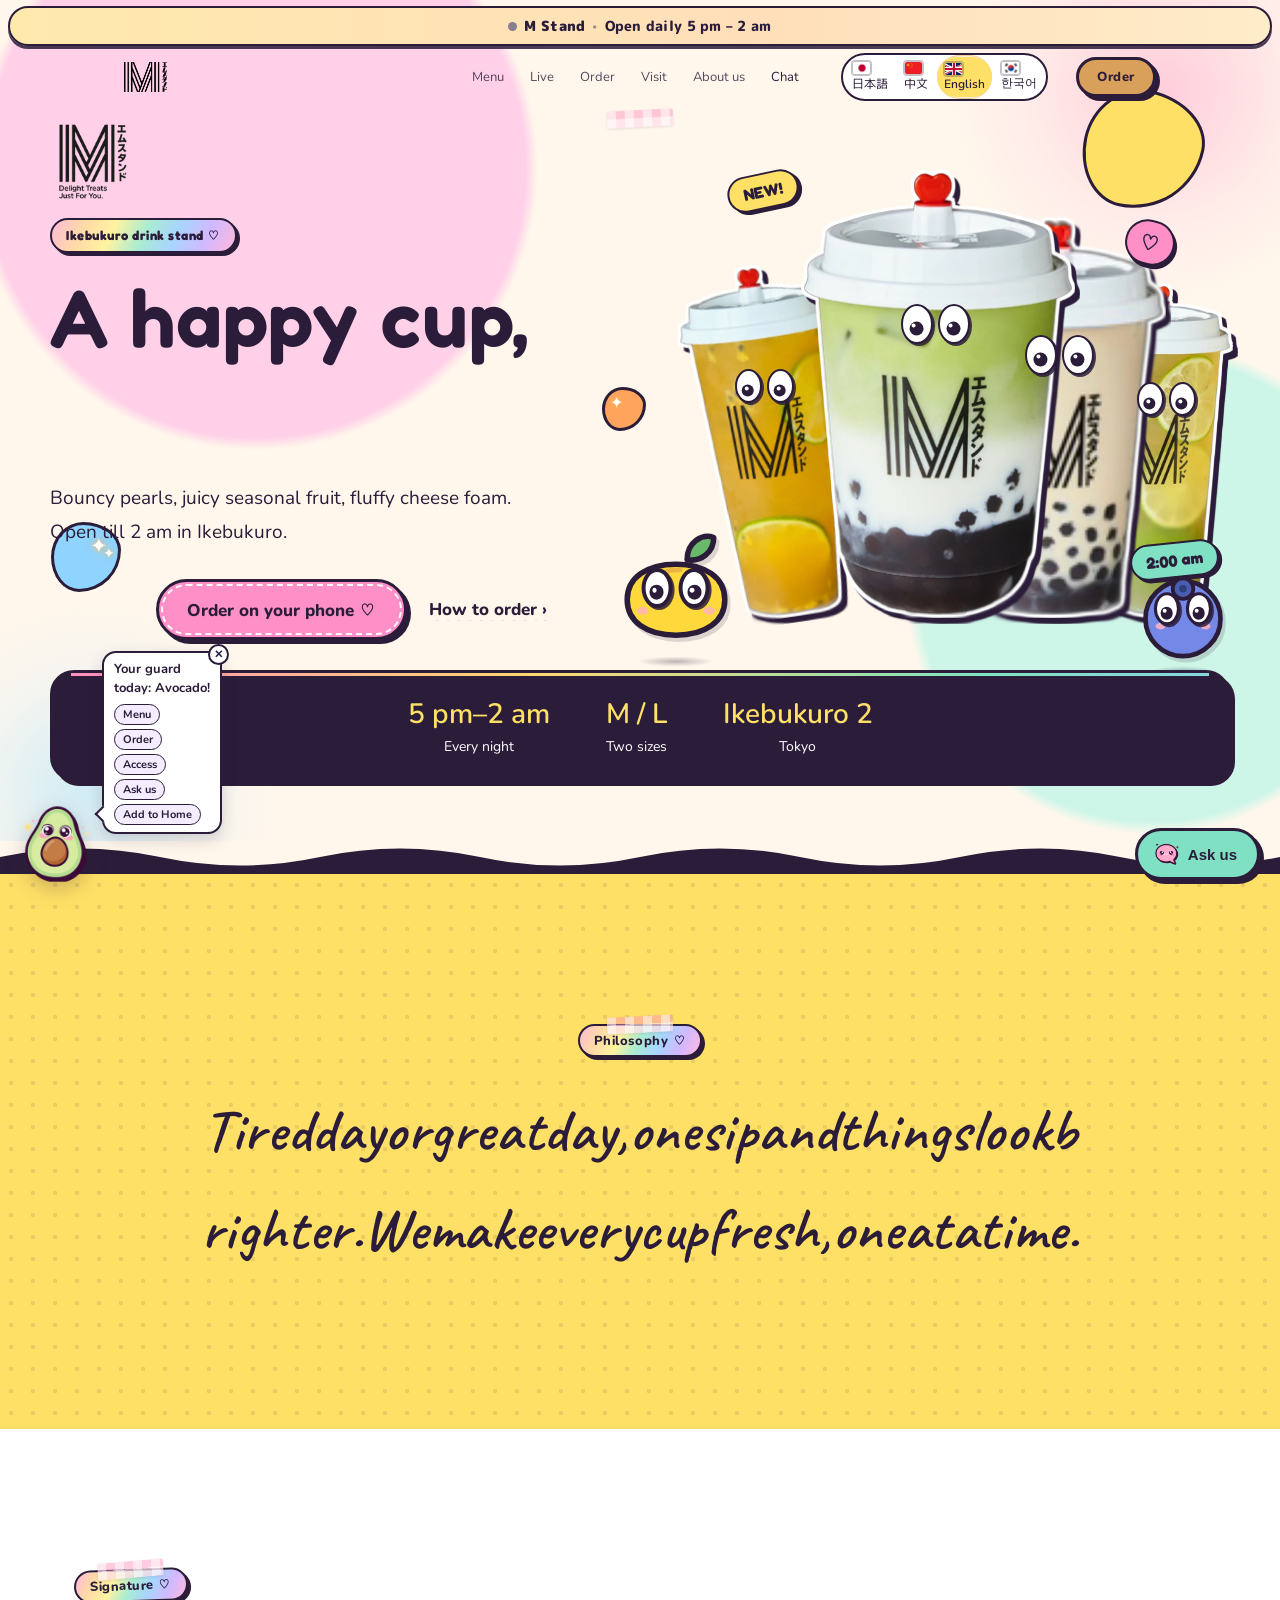
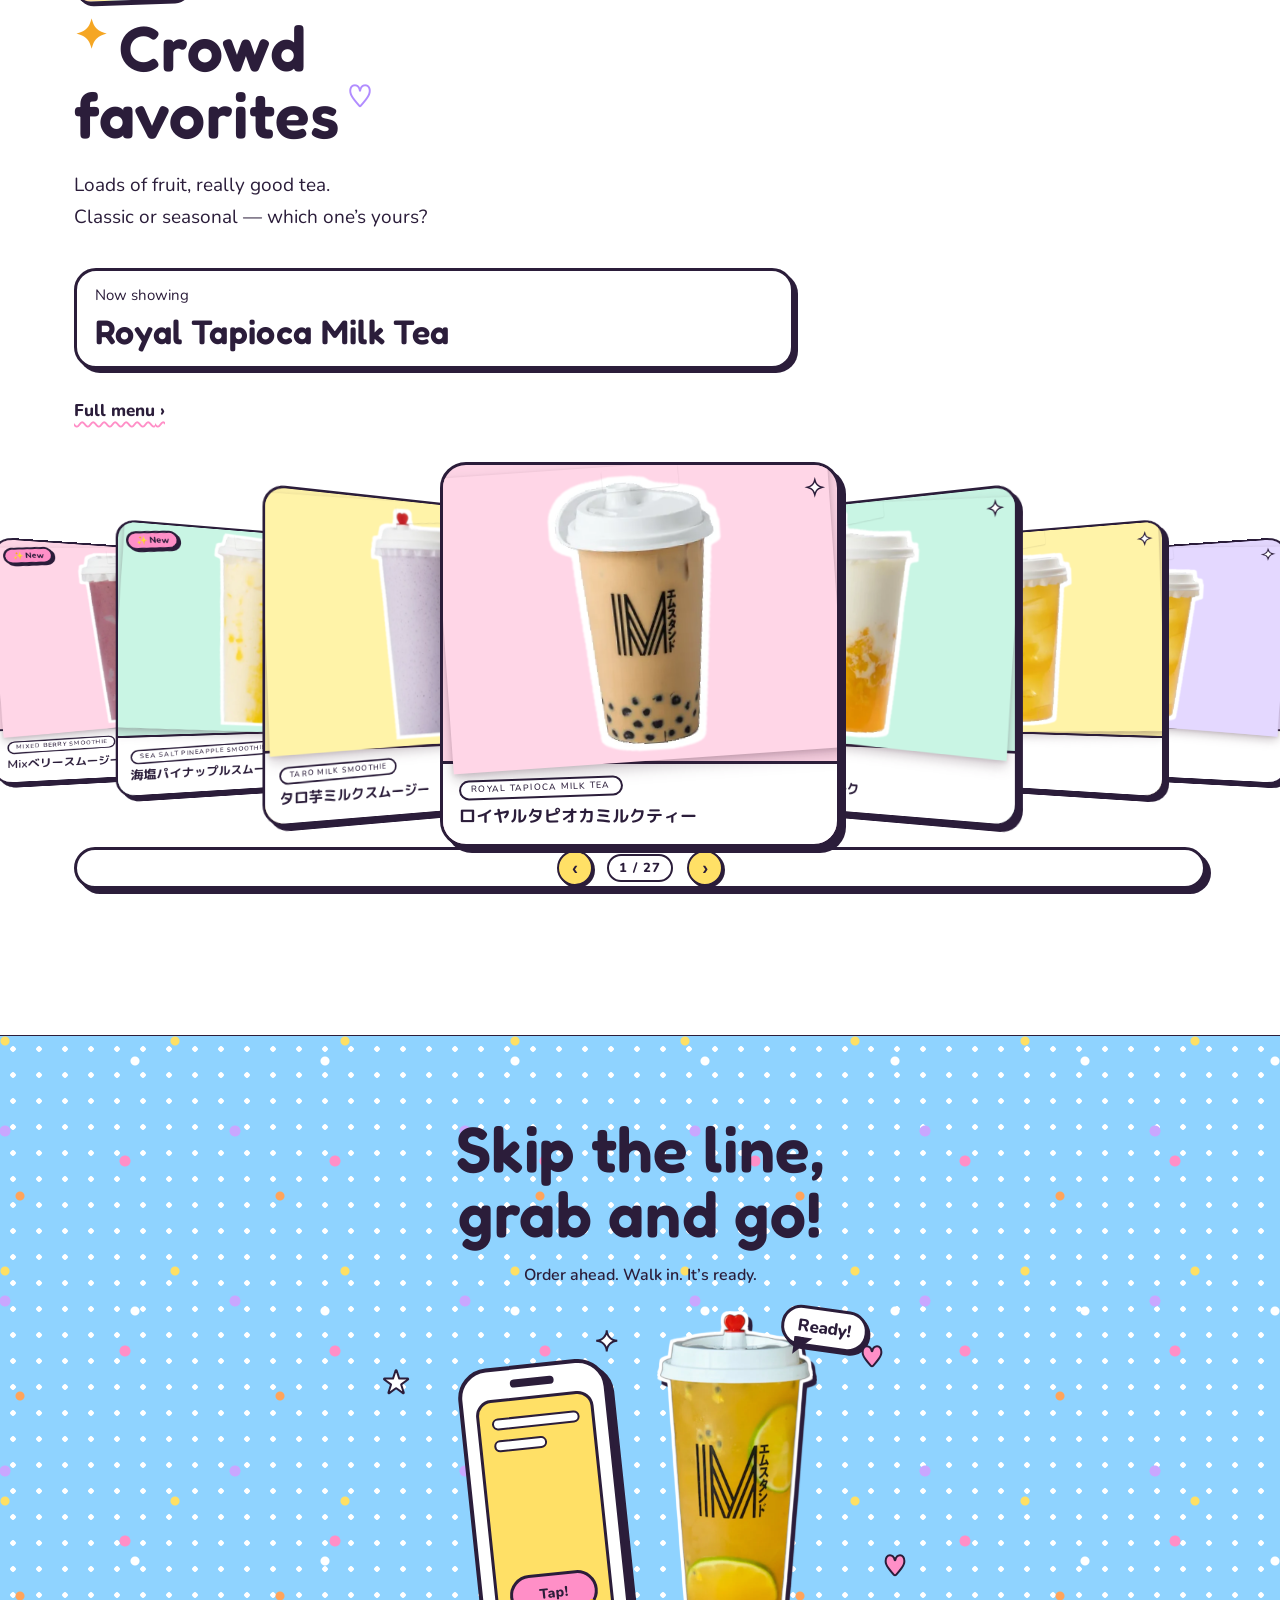
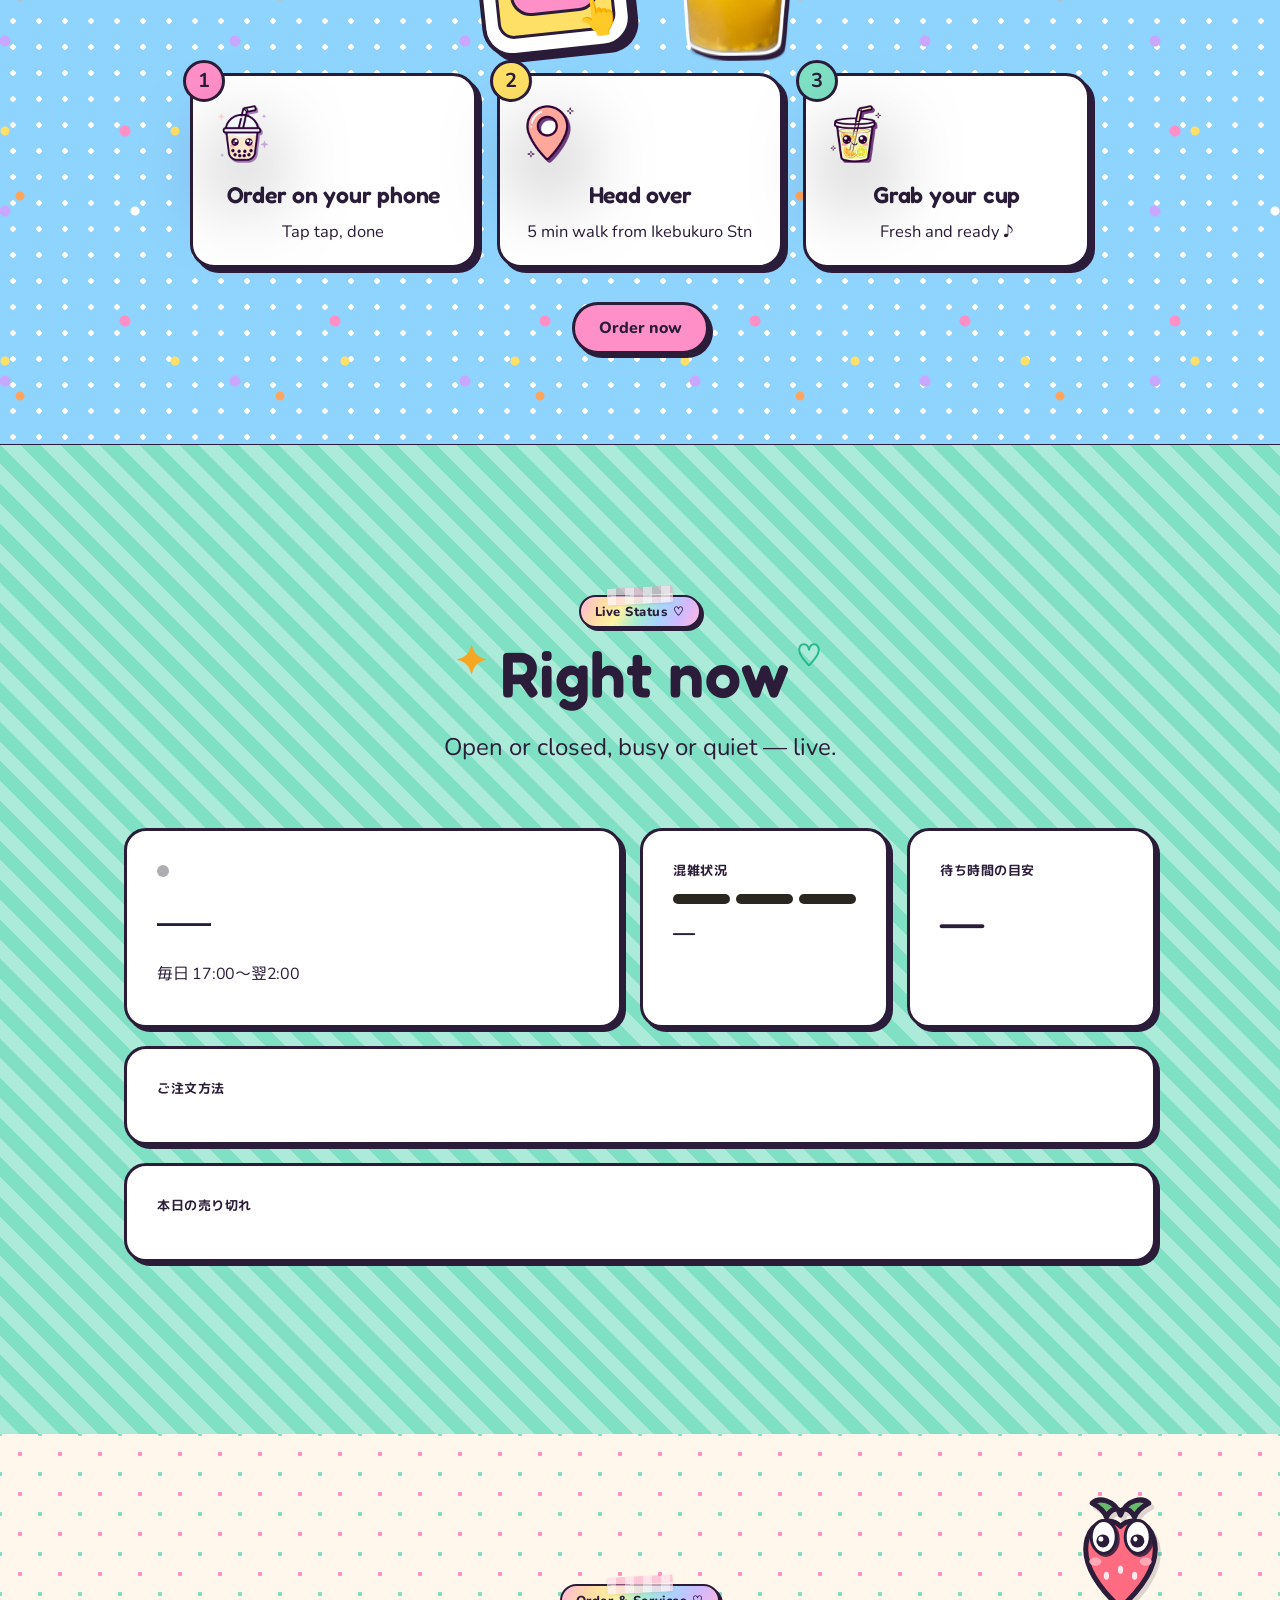
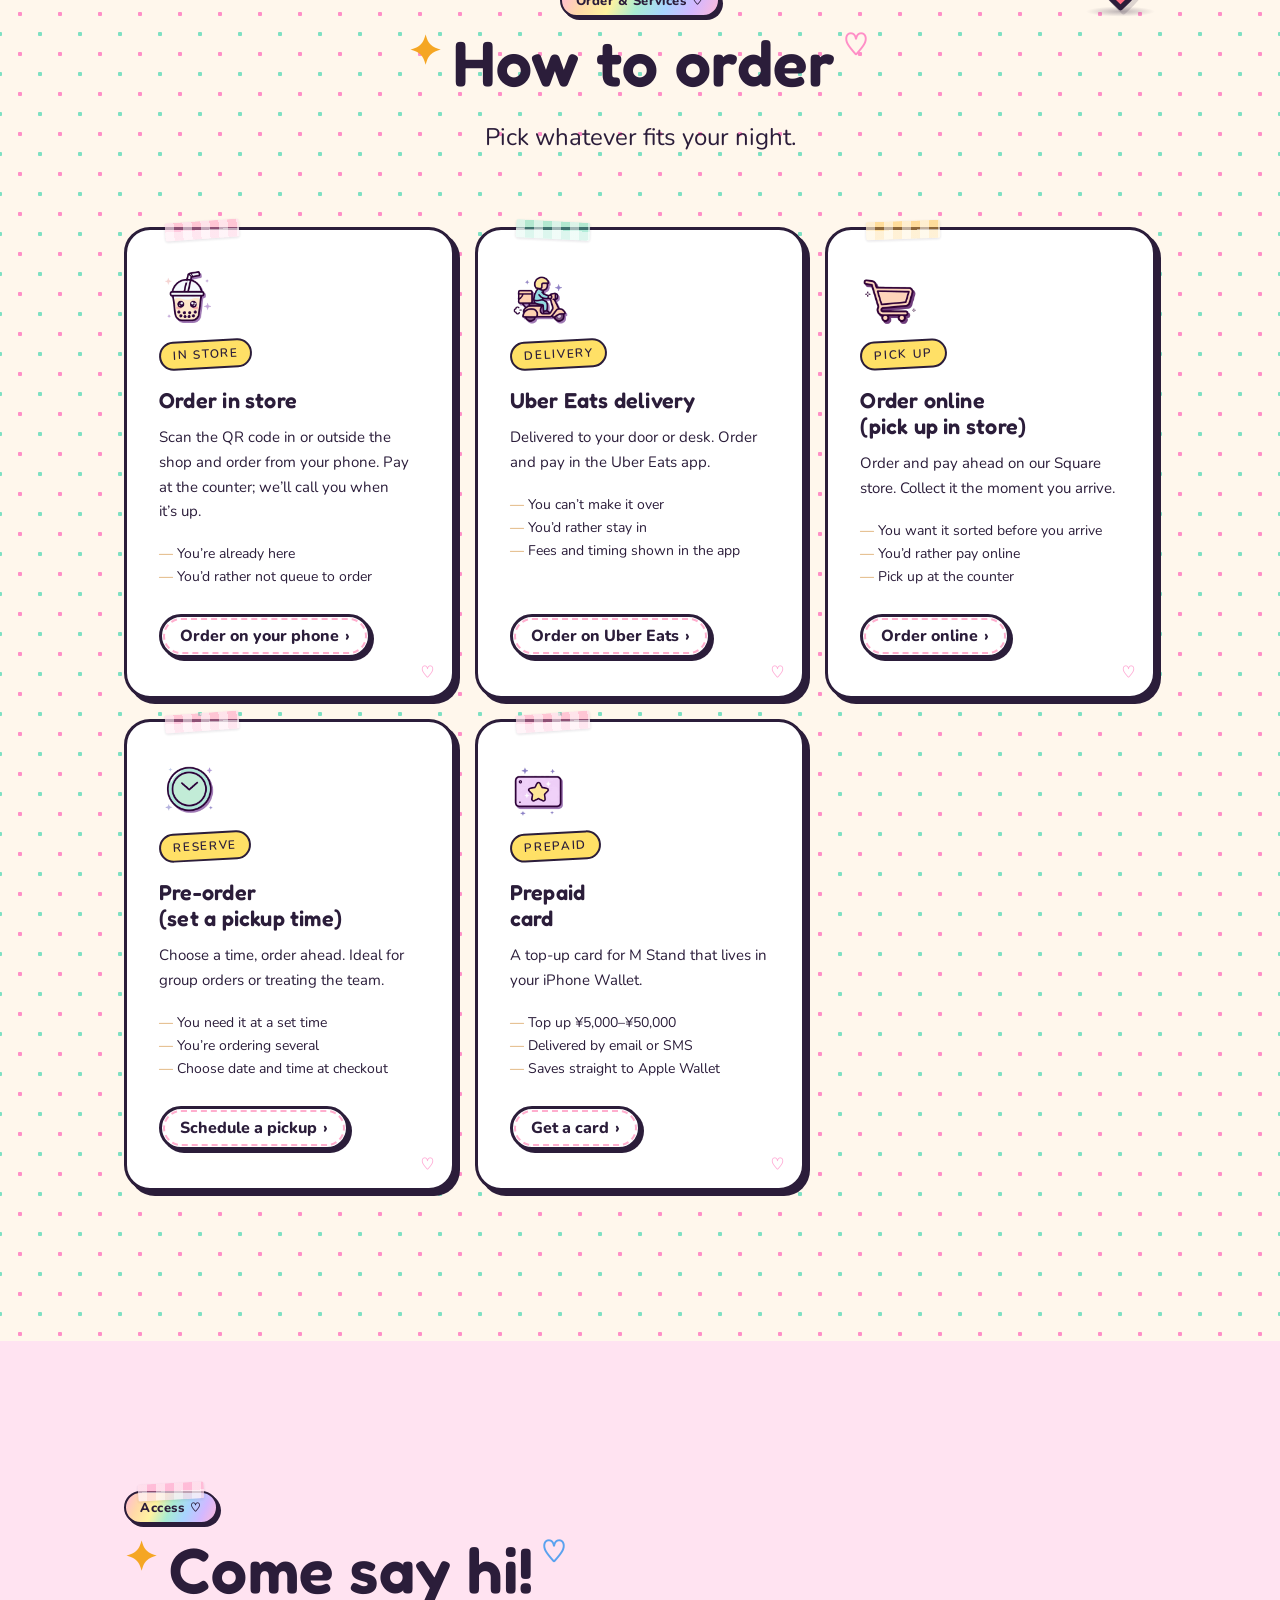
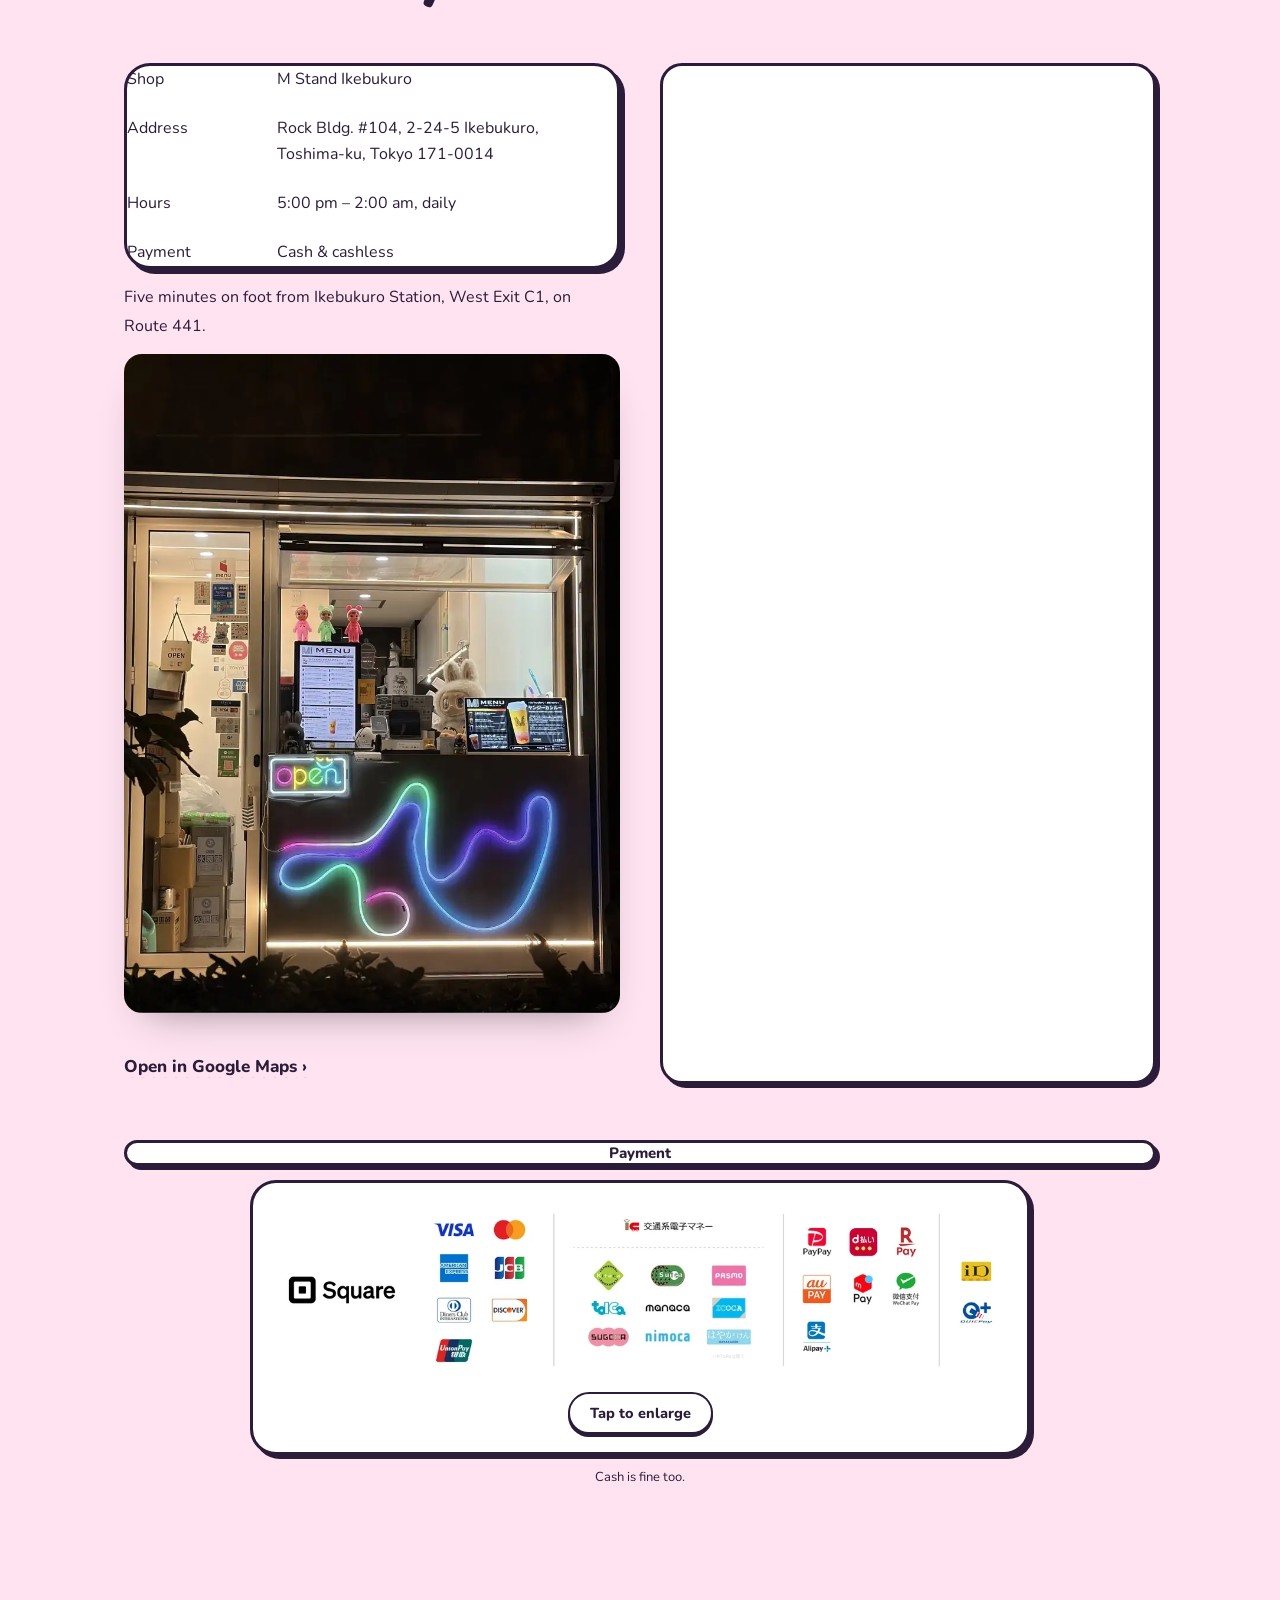
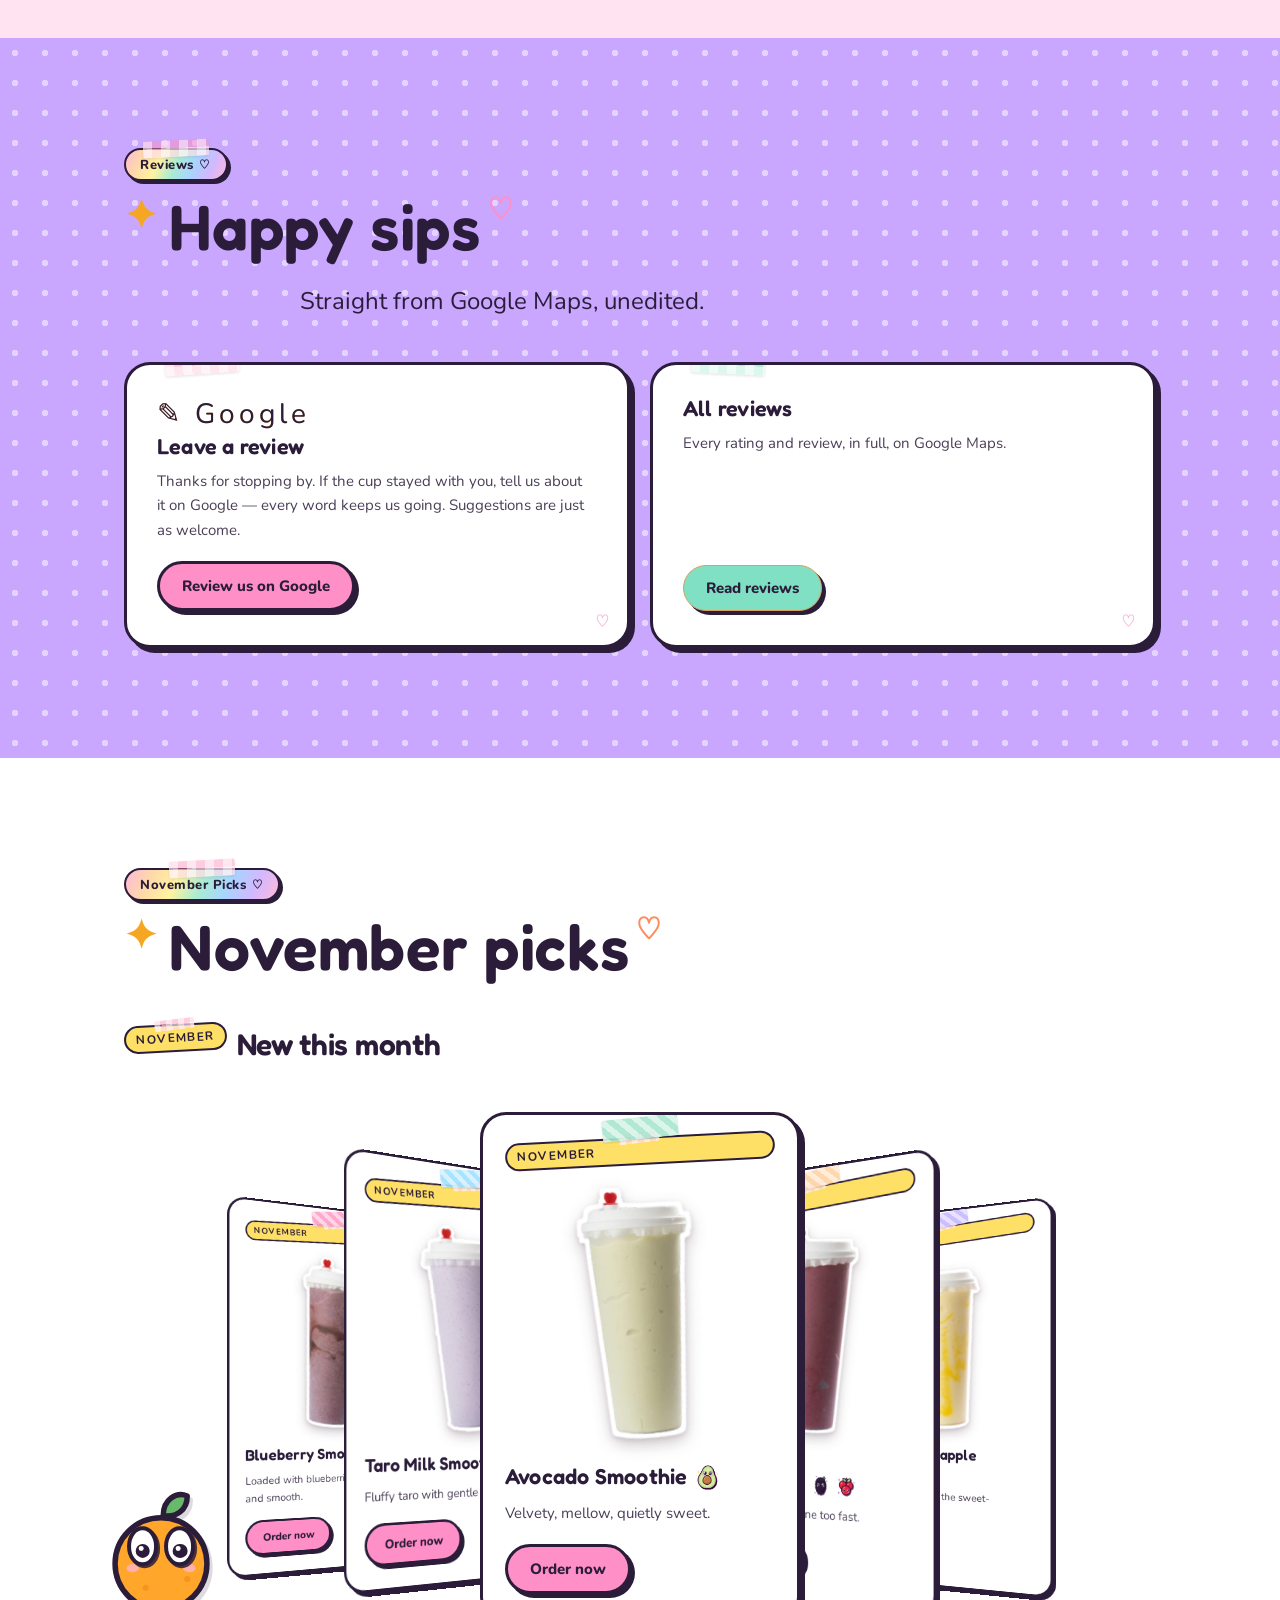
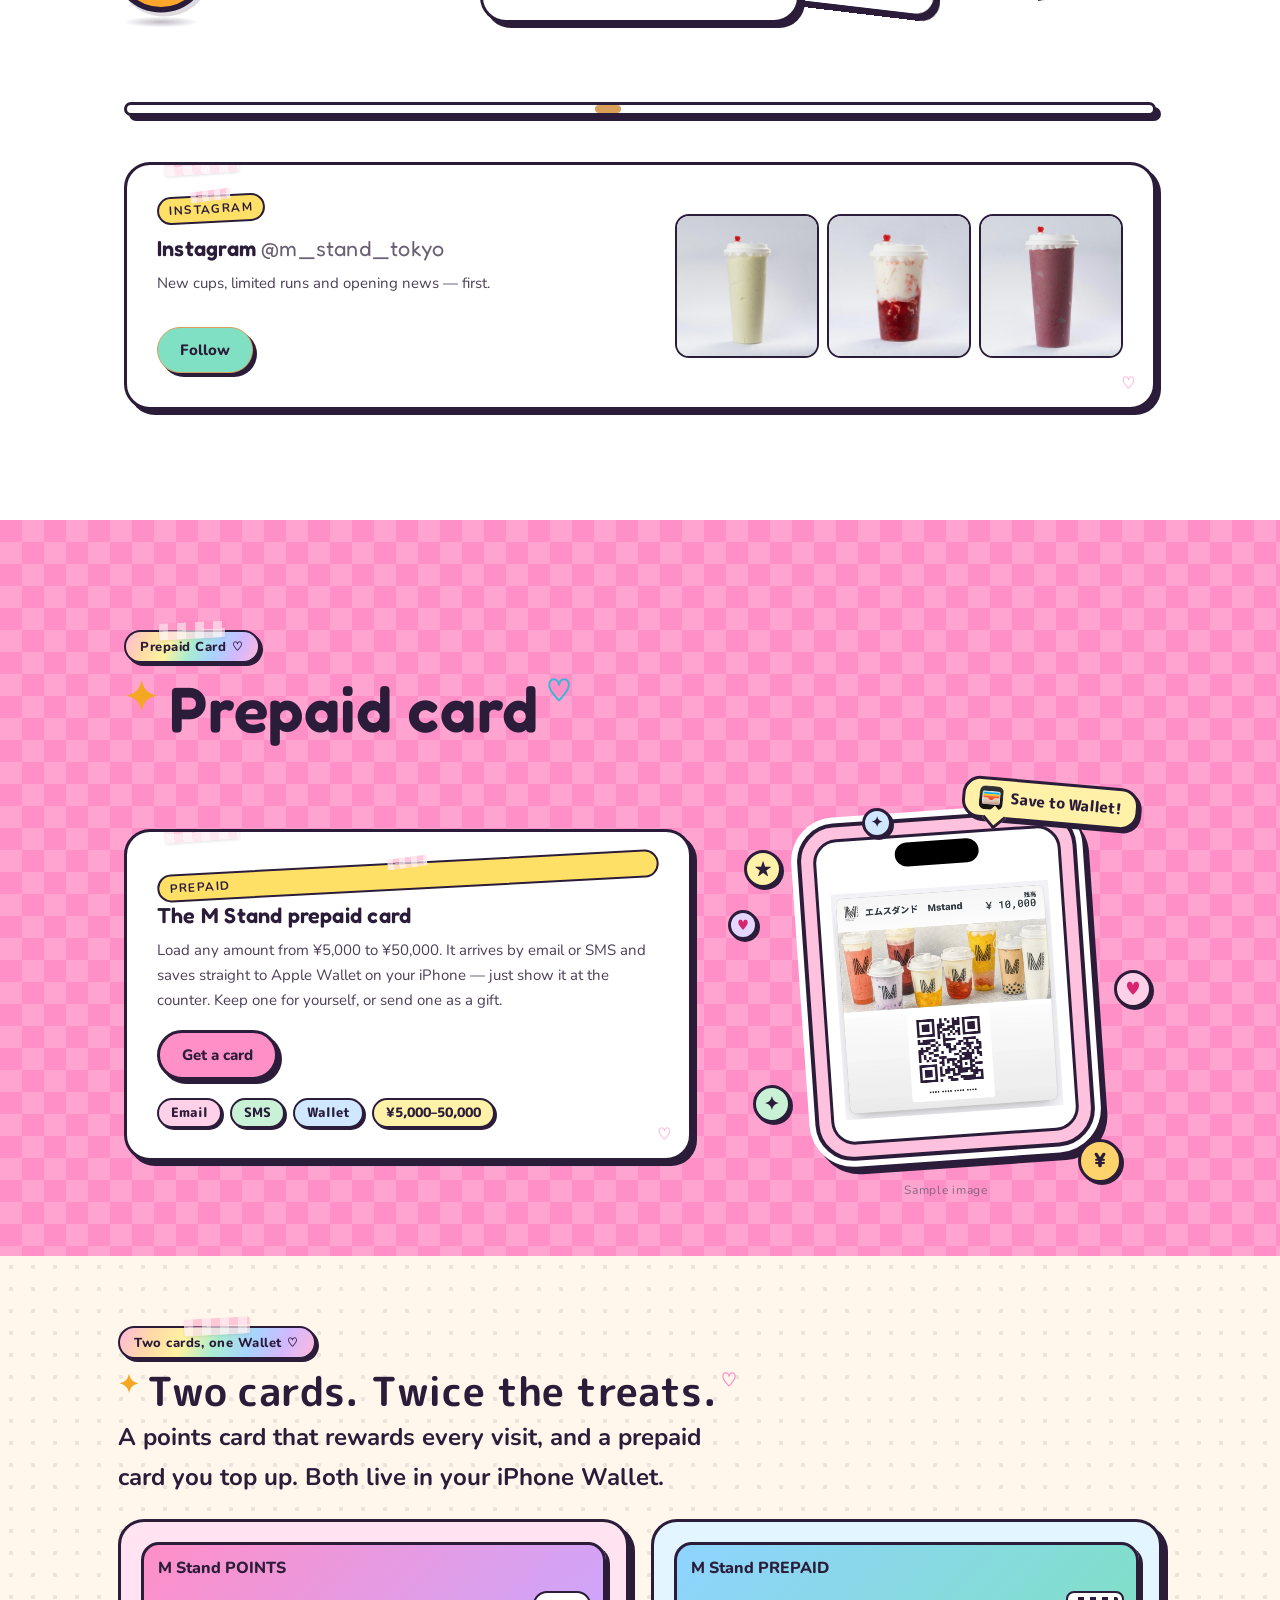
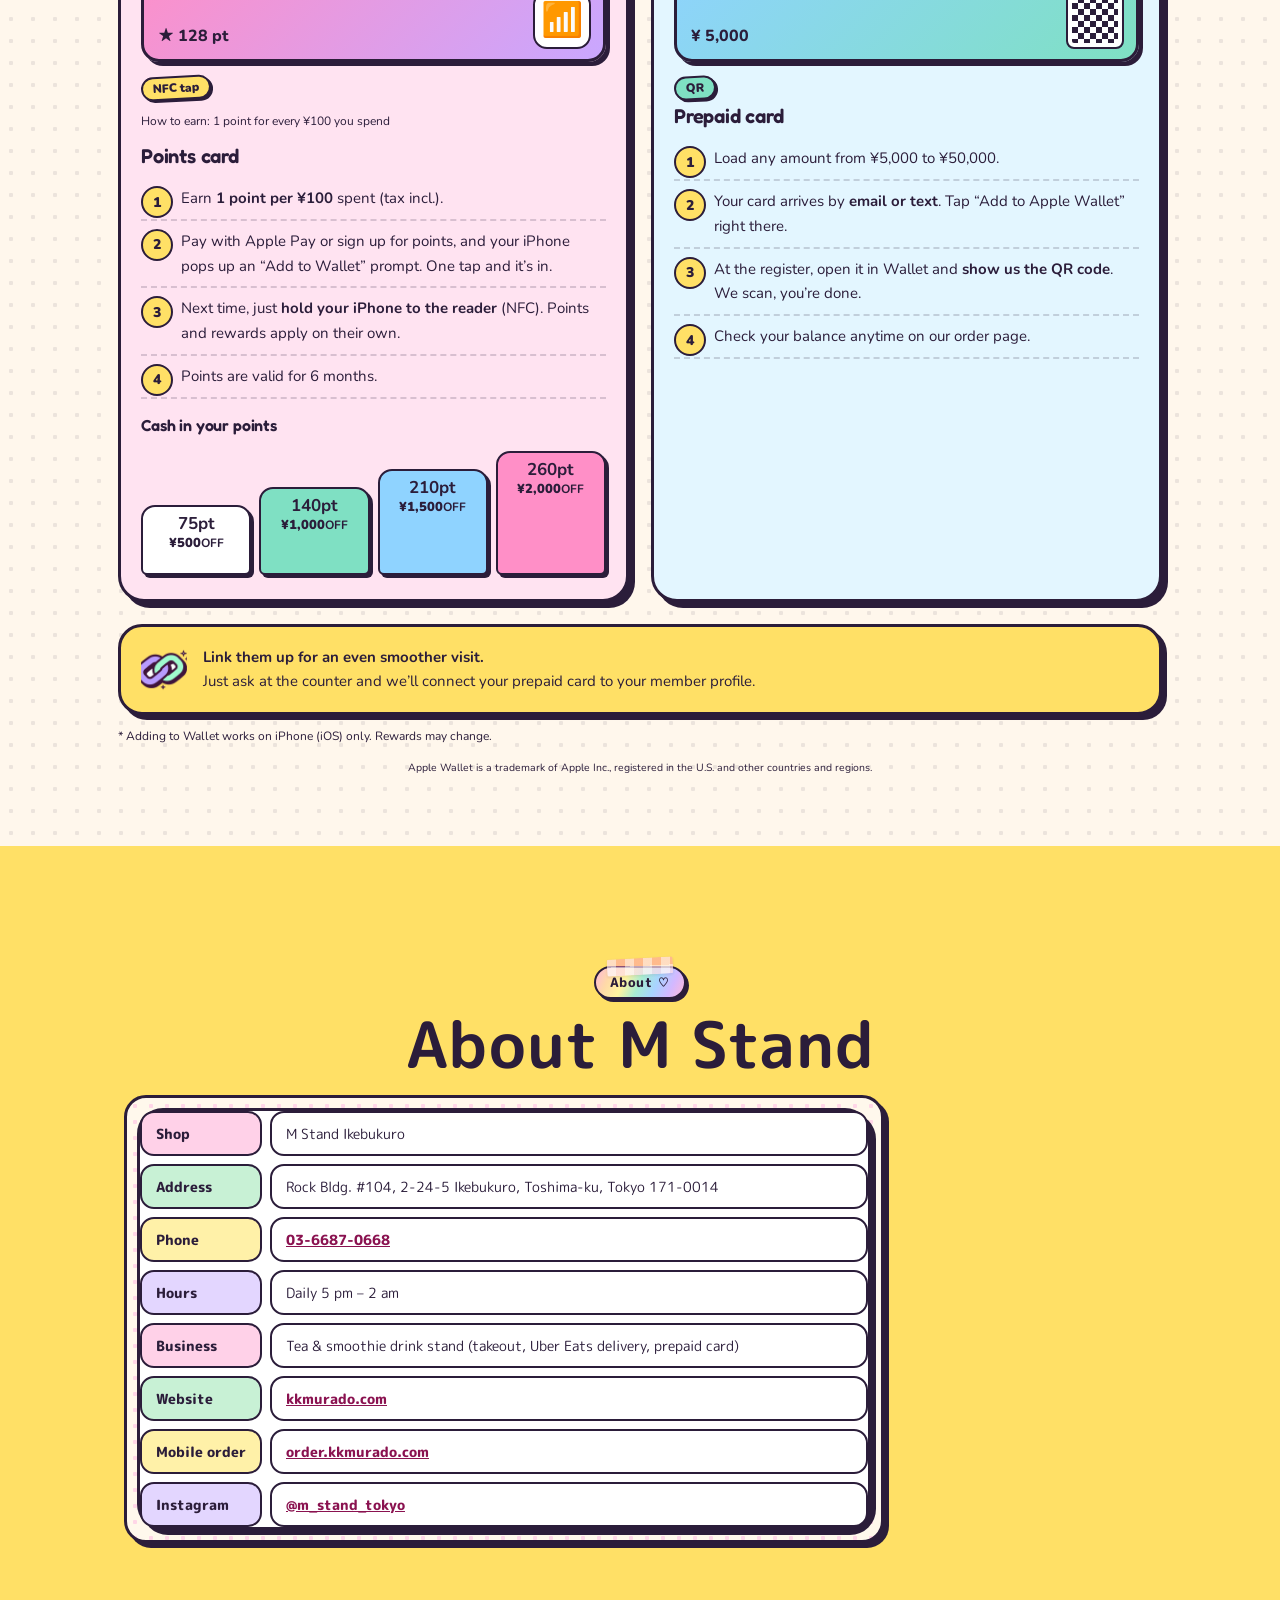
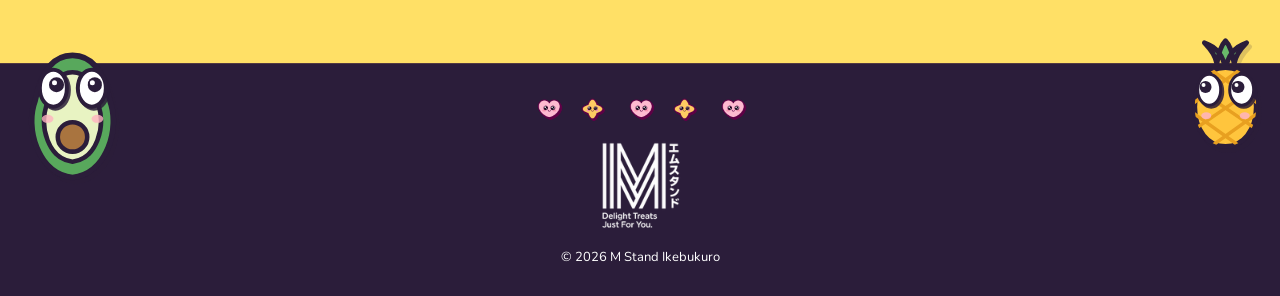
==== index.html @ c8331c36 "Show v4.2: reveal glow is now golden rays BEHIND the drink + thin ring flash (was a white disc cover" ====
<!doctype html><html lang="ja"><head><meta charset="utf-8"><meta name="viewport" content="width=device-width,initial-scale=1,viewport-fit=cover">
<title>M Stand エムスタンド池袋店｜池袋のタピオカ・フルーツティー</title>
<link rel="canonical" href="https://kkmurado.com/">
<meta property="og:type" content="website"><meta property="og:site_name" content="M Stand エムスタンド池袋店"><meta property="og:title" content="M Stand エムスタンド池袋店｜池袋のタピオカ・フルーツティー"><meta property="og:description" content="池袋2丁目のドリンクスタンド。毎日17:00〜翌2:00営業。スマホ注文・Uber Eats・プリペイドカード対応。"><meta property="og:url" content="https://kkmurado.com/"><meta property="og:image" content="https://kkmurado.com/img/og.jpg?v=2611"><meta property="og:image:width" content="1200"><meta property="og:image:height" content="630"><meta property="og:locale" content="ja_JP"><meta property="og:locale:alternate" content="zh_CN"><meta property="og:locale:alternate" content="en_US">
<meta name="twitter:card" content="summary_large_image"><meta name="twitter:title" content="M Stand エムスタンド池袋店"><meta name="twitter:description" content="池袋のドリンクスタンド。毎日17:00〜翌2:00。"><meta name="twitter:image" content="https://kkmurado.com/img/og.jpg?v=2611">
<script type="application/ld+json">{"@context":"https://schema.org","@type":"CafeOrCoffeeShop","@id":"https://kkmurado.com/#shop","name":"M Stand エムスタンド池袋店","alternateName":["M Stand Ikebukuro","エムスタンド池袋店"],"url":"https://kkmurado.com/","telephone":"+81-3-6687-0668","menu":"https://order.kkmurado.com","image":["https://kkmurado.com/img/og.jpg?v=2611"],"logo":"https://kkmurado.com/img/mlogo26_ink_480.png","servesCuisine":["Bubble tea","Taiwanese drinks"],"priceRange":"¥","address":{"@type":"PostalAddress","postalCode":"171-0014","addressRegion":"東京都","addressLocality":"豊島区","streetAddress":"池袋2丁目24-5 ロックビル104号","addressCountry":"JP"},"geo":{"@type":"GeoCoordinates","latitude":35.7330414,"longitude":139.7030817},"hasMap":"https://maps.app.goo.gl/TVABU1E3WV4ZTWXM8","openingHoursSpecification":[{"@type":"OpeningHoursSpecification","dayOfWeek":["Monday","Tuesday","Wednesday","Thursday","Friday","Saturday","Sunday"],"opens":"17:00","closes":"02:00"}],"paymentAccepted":"Cash, Credit Card, IC, QR","acceptsReservations":true,"potentialAction":{"@type":"OrderAction","target":"https://order.kkmurado.com"},"sameAs":["https://maps.app.goo.gl/TVABU1E3WV4ZTWXM8","https://www.ubereats.com/jp/store/%E3%82%A8%E3%83%A0-%E3%82%B9%E3%82%BF%E3%83%B3%E3%83%88-m-stand/uZXQD-OoRt6Z8nKJGpW4Fg","https://mstandikebukuro.square.site","https://www.instagram.com/m_stand_tokyo/"]}</script>
<script type="application/ld+json">{"@context": "https://schema.org", "@type": "Menu", "name": "M Stand ドリンクメニュー", "url": "https://order.kkmurado.com/order", "hasMenuSection": [{"@type": "MenuSection", "name": "ミルクティーシリーズ", "hasMenuItem": [{"@type": "MenuItem", "name": "ロイヤルタピオカミルクティー", "description": "コクのあるミルクティーに、もちもちのタピオカを合わせた定番のタピオカミルクティー", "offers": {"@type": "Offer", "price": "600", "priceCurrency": "JPY"}}, {"@type": "MenuItem", "name": "黒糖BOBOミルク", "description": "黒糖の香ばしい甘さと、もちもちのタピオカ（BOBO）、まろやかなミルクが楽しめる", "offers": {"@type": "Offer", "price": "700", "priceCurrency": "JPY"}}, {"@type": "MenuItem", "name": "もちもち抹茶ミルク", "description": "風味豊かな抹茶と濃厚なミルクを合わせ、もちもちの食感も楽しめる抹茶ミルクです。ホ", "offers": {"@type": "Offer", "price": "700", "priceCurrency": "JPY"}}]}, {"@type": "MenuSection", "name": "フルーツミルク", "hasMenuItem": [{"@type": "MenuItem", "name": "たっぷりマンゴーミルク", "description": "マンゴーをたっぷり使い、甘く濃厚なマンゴーの風味とミルクのまろやかさが楽しめるフ", "offers": {"@type": "Offer", "price": "700", "priceCurrency": "JPY"}}, {"@type": "MenuItem", "name": "たっぷりいちごミルク", "description": "いちごをたっぷり使い、濃厚ないちごの味わいとまろやかなミルクが楽しめるフルーツミ", "offers": {"@type": "Offer", "price": "750", "priceCurrency": "JPY"}}, {"@type": "MenuItem", "name": "たっぷりドラゴンミルク", "description": "ドラゴンフルーツをたっぷり使い、まろやかなミルクと合わせたフルーツミルクです。や", "offers": {"@type": "Offer", "price": "780", "priceCurrency": "JPY"}}, {"@type": "MenuItem", "name": "Mixベリーミルク", "description": "ブルーベリー、ラズベリー、ブラックベリーの豊かな風味をまろやかなミルクと合わせた", "offers": {"@type": "Offer", "price": "750", "priceCurrency": "JPY"}}]}, {"@type": "MenuSection", "name": "ストレートティー", "hasMenuItem": [{"@type": "MenuItem", "name": "上品四季春", "description": "台湾ウーロン茶「四季春」をストレートで。華やかな香りとすっきりした後味が楽しめる", "offers": {"@type": "Offer", "price": "500", "priceCurrency": "JPY"}}, {"@type": "MenuItem", "name": "朝露ジャスミン", "description": "爽やかな香りとしっかりした味わいが楽しめるジャスミン茶です。ほっと一息つきたいと", "offers": {"@type": "Offer", "price": "500", "priceCurrency": "JPY"}}, {"@type": "MenuItem", "name": "ハイビスカスティー", "description": "鮮やかな赤色と爽やかな酸味が特徴のハイビスカスティーです。すっきりとした味わいを", "offers": {"@type": "Offer", "price": "500", "priceCurrency": "JPY"}}, {"@type": "MenuItem", "name": "台湾トウガン茶", "description": "台湾で親しまれている冬瓜（トウガン）のドリンクです。やさしい甘さと香ばしい風味が", "offers": {"@type": "Offer", "price": "500", "priceCurrency": "JPY"}}]}, {"@type": "MenuSection", "name": "スムージー", "hasMenuItem": [{"@type": "MenuItem", "name": "満杯チェリースムージー", "description": "チェリーをたっぷり使った、甘酸っぱく華やかな味わいのスムージーです。果実感あふれ", "offers": {"@type": "Offer", "price": "1600", "priceCurrency": "JPY"}}, {"@type": "MenuItem", "name": "アボカドスムージー", "description": "アボカドを使った、クリーミーでなめらかな口当たりとやさしい甘さのスムージーです。", "offers": {"@type": "Offer", "price": "1380", "priceCurrency": "JPY"}}, {"@type": "MenuItem", "name": "楊枝甘露", "description": "マンゴーにポメロ（柑橘）とサゴ（小粒のタピオカ）を合わせた、香港生まれのスイーツ", "offers": {"@type": "Offer", "price": "1380", "priceCurrency": "JPY"}}, {"@type": "MenuItem", "name": "満杯ドラゴンフルーツ", "description": "ドラゴンフルーツをたっぷり使った、爽やかでやさしい甘さのスムージーです。見た目も", "offers": {"@type": "Offer", "price": "1100", "priceCurrency": "JPY"}}, {"@type": "MenuItem", "name": "ココナッツミルクスムージー", "description": "ココナッツミルクの豊かな香りとまろやかな甘さが楽しめる、トロピカルなスムージーで", "offers": {"@type": "Offer", "price": "1100", "priceCurrency": "JPY"}}, {"@type": "MenuItem", "name": "満杯いちごスムージー", "description": "いちごをたっぷり使った、甘酸っぱく濃厚ないちごの味わいが楽しめるスムージーです。", "offers": {"@type": "Offer", "price": "1100", "priceCurrency": "JPY"}}, {"@type": "MenuItem", "name": "ブルーベリースムージー", "description": "ブルーベリーを使った、自然な甘さと爽やかな酸味が楽しめるスムージーです。冷たいう", "offers": {"@type": "Offer", "price": "1380", "priceCurrency": "JPY"}}, {"@type": "MenuItem", "name": "Mixベリースムージー", "description": "ミックスベリーをたっぷり使った、甘酸っぱく爽やかな味わいのスムージーです。冷たい", "offers": {"@type": "Offer", "price": "1380", "priceCurrency": "JPY"}}, {"@type": "MenuItem", "name": "海塩パイナップルスムージー", "description": "パイナップルの甘酸っぱさに、海塩のほのかな塩味がアクセントのトロピカルなスムージ", "offers": {"@type": "Offer", "price": "1100", "priceCurrency": "JPY"}}, {"@type": "MenuItem", "name": "タロ芋ミルクスムージー", "description": "タロ芋の自然な甘さとなめらかな食感をミルクと合わせた、濃厚でクリーミーなスムージ", "offers": {"@type": "Offer", "price": "1100", "priceCurrency": "JPY"}}]}, {"@type": "MenuSection", "name": "フルーツティー", "hasMenuItem": [{"@type": "MenuItem", "name": "柚子ハニーオレンジ", "description": "柚子とオレンジの爽やかな香りに、はちみつのやさしい甘さを合わせたフルーツティーで", "offers": {"@type": "Offer", "price": "950", "priceCurrency": "JPY"}}, {"@type": "MenuItem", "name": "爆ライム四季春", "description": "ライムをたっぷり使い、台湾ウーロン茶「四季春」と合わせた爽やかな酸味のフルーツテ", "offers": {"@type": "Offer", "price": "950", "priceCurrency": "JPY"}}, {"@type": "MenuItem", "name": "満杯パッションフルーツ", "description": "パッションフルーツの甘酸っぱい風味とジャスミン茶の香りを合わせたフルーツティーで", "offers": {"@type": "Offer", "price": "950", "priceCurrency": "JPY"}}]}, {"@type": "MenuSection", "name": "チーズフォーム", "hasMenuItem": [{"@type": "MenuItem", "name": "チーズクリームジャスミン", "description": "爽やかな香りのジャスミン茶に、濃厚でまろやかなチーズクリームをのせたドリンクです", "offers": {"@type": "Offer", "price": "650", "priceCurrency": "JPY"}}, {"@type": "MenuItem", "name": "チーズクリーム四季春", "description": "華やかな香りの台湾ウーロン茶「四季春」に、濃厚でまろやかなチーズクリームをのせた", "offers": {"@type": "Offer", "price": "650", "priceCurrency": "JPY"}}, {"@type": "MenuItem", "name": "チーズクリーム宇治抹茶", "description": "風味豊かな宇治抹茶に、濃厚でまろやかなチーズクリームをのせたドリンクです。ホット", "offers": {"@type": "Offer", "price": "650", "priceCurrency": "JPY"}}]}]}</script>
<script>document.documentElement.classList.add('js');setTimeout(function(){var e=document.querySelectorAll('.rv');for(var i=0;i<e.length;i++)e[i].classList.add('in')},2500)</script>

<meta name="description" content="池袋のドリンクスタンド M Stand（エムスタンド池袋店）。タピオカミルクティー、フルーツティー、チーズティー。17:00〜翌2:00営業。">
<meta name="theme-color" content="#000"><link rel="icon" href="favicon.png?v=2612" type="image/png"><link rel="apple-touch-icon" href="apple-touch-icon.png?v=2612"><meta name="apple-mobile-web-app-title" content="M Stand">
<link rel="preconnect" href="https://fonts.googleapis.com"><link rel="preconnect" href="https://fonts.gstatic.com" crossorigin>
<link href="https://fonts.googleapis.com/css2?family=Inter:wght@400;500;600&family=M+PLUS+Rounded+1c:wght@500;700;800&family=Zen+Maru+Gothic:wght@500;700&family=ZCOOL+KuaiLe&family=Fredoka:wght@500;600;700&family=Nunito:wght@500;700;800&family=Cormorant+Garamond:ital,wght@0,500;0,600;1,500&family=Zen+Kaku+Gothic+New:wght@400;500;700&family=Shippori+Mincho:wght@500;600&family=Noto+Sans+SC:wght@400;500&family=Noto+Serif+SC:wght@600&family=Jua&family=Gowun+Dodum&family=Zen+Kurenaido&family=Long+Cang&family=Caveat:wght@600;700&family=Gaegu:wght@400;700&display=swap" rel="stylesheet">
  <link rel="stylesheet" href="site.css?v=20261111c">
</head><body><a class="skip" href="#main">本文へ</a><div id="lhint" hidden></div><div id="stBanner" class="stbn" hidden role="status" aria-live="polite"><span class="stbn-dot" aria-hidden="true"></span><b id="stbnMain"></b><span class="stbn-sep" aria-hidden="true">·</span><span id="stbnSub"></span></div>
<nav aria-label="メインメニュー"><div class="wrap"><a class="logo" href="/" aria-label="M Stand"><img src="img/logo_white_120.png" srcset="img/logo_white_120.png 1x, img/logo_white_240.png 2x" width="170" height="120" alt="M Stand エムスタンド" style="height:26px;width:auto"></a><div class="lk"><a data-i="nav1" href="#menu">メニュー</a><a data-i="navs" href="#status">いまのお店</a><a data-i="nav2" href="#services">ご注文</a><a data-i="nav3" href="#access">店舗情報</a><a data-i="nav4" href="#company">M Standについて</a><a data-i="navc" href="#chat" class="navchat">ご相談</a></div><div class="lang" role="group" aria-label="Language"><button data-l="ja" lang="ja"><img class="flg" src="icons/flag-jp.png?v=20261108e" alt="" width="19" height="14" decoding="async">日本語</button><button data-l="zh" lang="zh-Hans"><img class="flg" src="icons/flag-cn.png?v=20261108e" alt="" width="19" height="14" decoding="async">中文</button><button data-l="en" lang="en"><img class="flg" src="icons/flag-gb.png?v=20261108e" alt="" width="19" height="14" decoding="async">English</button><button data-l="ko" lang="ko"><img class="flg" src="icons/flag-kr.png?v=20261108e" alt="" width="19" height="14" decoding="async">한국어</button></div><a class="cta" href="https://order.kkmurado.com" data-i="cta">ご注文</a><button class="burger" id="burger" aria-label="Menu" aria-expanded="false" aria-controls="sheet"><i></i><i></i></button></div></nav><div id="sheet" aria-hidden="true" inert><div class="in"><a data-i="nav1" href="#menu">メニュー</a><a data-i="navs" href="#status">いまのお店</a><a data-i="nav2" href="#services">ご注文</a><a data-i="nav3" href="#access">店舗情報</a><a data-i="nav4" href="#company">M Standについて</a><a data-i="navc" href="#chat" class="navchat">ご相談</a><div class="lang sl" role="group" aria-label="Language"><button data-l="ja" lang="ja"><img class="flg" src="icons/flag-jp.png?v=20261108e" alt="" width="19" height="14" decoding="async">日本語</button><button data-l="zh" lang="zh-Hans"><img class="flg" src="icons/flag-cn.png?v=20261108e" alt="" width="19" height="14" decoding="async">中文</button><button data-l="en" lang="en"><img class="flg" src="icons/flag-gb.png?v=20261108e" alt="" width="19" height="14" decoding="async">English</button><button data-l="ko" lang="ko"><img class="flg" src="icons/flag-kr.png?v=20261108e" alt="" width="19" height="14" decoding="async">한국어</button></div></div></div>

<main id="main"><section class="hero hC"><div class="blob b1"></div><div class="blob b2"></div><div class="blob b3"></div><div class="hwrap">
 <div class="tx"><img class="hlogo" src="img/mlogo26_ink_120.png" srcset="img/mlogo26_ink_120.png 1x, img/mlogo26_ink_240.png 2x" alt="M Stand エムスタンド" width="84" height="84"><div data-i="eyebrow" class="eyebrow stk rv">池袋のドリンクスタンド</div>
  <h1 data-i="h1" class="sp"><span class="nw">今日も、</span><span class="nw">ごきげんな</span><br><span class="g"><span class="nw">一杯を！</span></span></h1>
  <p data-i="lead" class="lead rv" style="--d:.2s"><span class="nw">もちもちタピオカに、</span><span class="nw">ぷるんと旬のフルーツ、</span><span class="nw">ふわふわチーズフォーム。</span><br><span class="nw">夜2時まで、</span><span class="nw">池袋でお待ちしてます。</span></p>
  <div class="btns rv" style="--d:.3s"><a data-i="pill" class="pill" href="https://order.kkmurado.com">スマホで注文する</a><a data-i="how" class="lnk" href="#services">ご注文方法</a></div>
 </div>
 <div class="cups" aria-hidden="true"><img class="c1" src="img/cup_passion.webp" alt="満杯パッションフルーツ" width="399" height="900"><img class="c2" src="img/cup_matcha_milk.webp" alt="もちもち抹茶ミルク" width="546" height="900" fetchpriority="high"><img class="c3" src="img/cup_royal.webp" alt="ロイヤルタピオカミルクティー" width="494" height="900"><img class="c4" src="img/cup_lime.webp" alt="爆ライム四季春" width="398" height="900"><span class="stk s1">NEW!</span><span class="stk s2">♡</span><span class="stk s3">2:00 am</span></div>
</div>
 <div class="facts"><div data-i="f1"><b>17:00–2:00</b>毎日営業</div><div data-i="f2"><b>M / L</b>サイズ</div><div data-i="f3"><b>池袋2丁目</b>Ikebukuro</div></div>
</section><svg class="wave" viewBox="0 0 1440 60" preserveAspectRatio="none" aria-hidden="true"><path d="M0 30 Q 90 0 180 30 T 360 30 T 540 30 T 720 30 T 900 30 T 1080 30 T 1260 30 T 1440 30 V60 H0Z"/></svg>

<div class="stbar" id="stBar" hidden aria-live="polite"><div class="wrap"><span class="sd"></span><b id="stState"></b><span id="stBusy"></span><span id="stWait"></span><span id="stSold"></span></div></div>
<section class="intro"><div class="wrap">
 <div class="eyebrow rv">Philosophy</div>
 <p data-i="words" class="big ja" id="words">一杯ずつ、丁寧に。仕事帰りに、夜の散歩の途中に。池袋の夜に、ささやかなご褒美を。</p>
</div></section>

<section class="show" id="menu"><div class="grid">
 <div class="stick"><div class="eyebrow">Signature</div><h2 data-i="sh2" style="margin-top:12px">人気の<br>一杯。</h2><p data-i="sp">旬の果実と、選び抜いた茶葉。<br>定番から季節の一杯まで。</p>
  <div class="now"><span class="rank" id="popNote" data-i="popnote"></span><span data-i="nowl">ただいまご覧の一杯</span><b id="nowName">マンゴーミルク</b></div>
  <div style="margin-top:30px"><a data-i="all" class="lnk" href="https://order.kkmurado.com">メニューをすべて見る</a></div></div>
 <div class="list" data-cf>
  <figure data-n="ロイヤルタピオカミルクティー" data-n_ja="ロイヤルタピオカミルクティー" data-n_zh="皇家珍珠奶茶" data-n_en="Royal Tapioca Milk Tea" data-n_ko="로열 타피오카 밀크티"><img src="img/menu/d_p5pf2y7i.webp" loading="lazy" decoding="async" alt="ロイヤルタピオカミルクティー"><figcaption><small>ROYAL TAPIOCA MILK TEA</small><span class="nm">ロイヤルタピオカミルクティー</span></figcaption></figure>
  <figure data-n="たっぷりマンゴーミルク" data-n_ja="たっぷりマンゴーミルク" data-n_zh="满满芒果牛奶" data-n_en="Mango Milk" data-n_ko="망고 밀크"><img src="img/menu/d_jtcyinld.webp" loading="lazy" decoding="async" alt="たっぷりマンゴーミルク"><figcaption><small>MANGO MILK</small><span class="nm">たっぷりマンゴーミルク</span></figcaption></figure>
  <figure data-n="上品四季春" data-n_ja="上品四季春" data-n_zh="上品四季春茶" data-n_en="Four Seasons Oolong" data-n_ko="사계춘 우롱티"><img src="img/menu/d_zabdl5ln.webp" loading="lazy" decoding="async" alt="上品四季春"><figcaption><small>FOUR SEASONS OOLONG</small><span class="nm">上品四季春</span></figcaption></figure>
  <figure data-n="朝露ジャスミン" data-n_ja="朝露ジャスミン" data-n_zh="朝露茉莉绿茶" data-n_en="Morning Dew Jasmine Tea" data-n_ko="아침이슬 자스민티"><img src="img/menu/d_qglq5v4p.webp" loading="lazy" decoding="async" alt="朝露ジャスミン"><figcaption><small>MORNING DEW JASMINE TEA</small><span class="nm">朝露ジャスミン</span></figcaption></figure>
  <figure data-n="ハイビスカスティー" data-n_ja="ハイビスカスティー" data-n_zh="洛神花茶" data-n_en="Hibiscus Tea" data-n_ko="히비스커스 티"><img src="img/menu/d_z3fycy4s.webp" loading="lazy" decoding="async" alt="ハイビスカスティー"><figcaption><small>HIBISCUS TEA</small><span class="nm">ハイビスカスティー</span></figcaption></figure>
  <figure data-n="台湾トウガン茶" data-n_ja="台湾トウガン茶" data-n_zh="台湾冬瓜茶" data-n_en="Taiwanese Winter Melon Tea" data-n_ko="대만 동과차"><img src="img/menu/d_hcijugcp.webp" loading="lazy" decoding="async" alt="台湾トウガン茶"><figcaption><small>TAIWANESE WINTER MELON TEA</small><span class="nm">台湾トウガン茶</span></figcaption></figure>
  <figure data-n="黒糖BOBOミルク" data-n_ja="黒糖BOBOミルク" data-n_zh="黑糖波波牛奶" data-n_en="Brown Sugar Boba Milk" data-n_ko="흑당 버블 밀크"><img src="img/menu/d_26r23ygw.webp" loading="lazy" decoding="async" alt="黒糖BOBOミルク"><figcaption><small>BROWN SUGAR BOBA MILK</small><span class="nm">黒糖BOBOミルク</span></figcaption></figure>
  <figure data-n="もちもち抹茶ミルク" data-n_ja="もちもち抹茶ミルク" data-n_zh="Q弹抹茶牛奶" data-n_en="Chewy Matcha Milk" data-n_ko="쫄깃 말차 밀크"><img src="img/menu/d_aihwiutl.webp" loading="lazy" decoding="async" alt="もちもち抹茶ミルク"><figcaption><small>CHEWY MATCHA MILK</small><span class="nm">もちもち抹茶ミルク</span></figcaption></figure>
  <figure data-n="満杯チェリースムージー" data-n_ja="満杯チェリースムージー" data-n_zh="满杯樱桃冰沙" data-n_en="Cherry Smoothie" data-n_ko="체리 스무디"><img src="img/menu/d_wqxj6fly.webp" loading="lazy" decoding="async" alt="満杯チェリースムージー"><figcaption><small>CHERRY SMOOTHIE</small><span class="nm">満杯チェリースムージー</span></figcaption></figure>
  <figure data-n="アボカドスムージー" data-n_ja="アボカドスムージー" data-n_zh="牛油果冰沙" data-n_en="Avocado Smoothie" data-n_ko="아보카도 스무디"><img src="img/menu/d_lc3n5vca.webp" loading="lazy" decoding="async" alt="アボカドスムージー"><figcaption><small>AVOCADO SMOOTHIE</small><span class="nm">アボカドスムージー</span></figcaption></figure>
  <figure data-n="たっぷりいちごミルク" data-n_ja="たっぷりいちごミルク" data-n_zh="满满草莓牛奶" data-n_en="Strawberry Milk" data-n_ko="딸기 밀크"><img src="img/menu/d_fjpmihs6.webp" loading="lazy" decoding="async" alt="たっぷりいちごミルク"><figcaption><small>STRAWBERRY MILK</small><span class="nm">たっぷりいちごミルク</span></figcaption></figure>
  <figure data-n="柚子ハニーオレンジ" data-n_ja="柚子ハニーオレンジ" data-n_zh="柚子蜂蜜橙" data-n_en="Yuzu Honey Orange" data-n_ko="유자 허니 오렌지"><img src="img/menu/d_t5vahgnx.webp" loading="lazy" decoding="async" alt="柚子ハニーオレンジ"><figcaption><small>YUZU HONEY ORANGE</small><span class="nm">柚子ハニーオレンジ</span></figcaption></figure>
  <figure data-n="楊枝甘露" data-n_ja="楊枝甘露" data-n_zh="杨枝甘露" data-n_en="Mango Pomelo Sago" data-n_ko="망고 포멜로 사고"><img src="img/menu/d_37to7wcs.webp" loading="lazy" decoding="async" alt="楊枝甘露"><figcaption><small>MANGO POMELO SAGO</small><span class="nm">楊枝甘露</span></figcaption></figure>
  <figure data-n="爆ライム四季春" data-n_ja="爆ライム四季春" data-n_zh="爆柠四季春" data-n_en="Lime Burst Four Seasons Tea" data-n_ko="라임 사계춘 티"><img src="img/menu/d_gh2u7fo6.webp" loading="lazy" decoding="async" alt="爆ライム四季春"><figcaption><small>LIME BURST FOUR SEASONS TEA</small><span class="nm">爆ライム四季春</span></figcaption></figure>
  <figure data-n="満杯パッションフルーツ" data-n_ja="満杯パッションフルーツ" data-n_zh="满杯百香果" data-n_en="Passion Fruit Tea" data-n_ko="패션후르츠 티"><img src="img/menu/d_nhonhhnf.webp" loading="lazy" decoding="async" alt="満杯パッションフルーツ"><figcaption><small>PASSION FRUIT TEA</small><span class="nm">満杯パッションフルーツ</span></figcaption></figure>
  <figure data-n="チーズクリームジャスミン" data-n_ja="チーズクリームジャスミン" data-n_zh="芝士奶盖茉莉绿茶" data-n_en="Cheese Foam Jasmine Tea" data-n_ko="치즈 폼 자스민티"><img src="img/menu/d_s6dindc5.webp" loading="lazy" decoding="async" alt="チーズクリームジャスミン"><figcaption><small>CHEESE FOAM JASMINE TEA</small><span class="nm">チーズクリームジャスミン</span></figcaption></figure>
  <figure data-n="チーズクリーム四季春" data-n_ja="チーズクリーム四季春" data-n_zh="芝士奶盖四季春" data-n_en="Cheese Foam Four Seasons Tea" data-n_ko="치즈 폼 사계춘 티"><img src="img/menu/d_44gmtkzc.webp" loading="lazy" decoding="async" alt="チーズクリーム四季春"><figcaption><small>CHEESE FOAM FOUR SEASONS TEA</small><span class="nm">チーズクリーム四季春</span></figcaption></figure>
  <figure data-n="チーズクリーム宇治抹茶" data-n_ja="チーズクリーム宇治抹茶" data-n_zh="芝士奶盖宇治抹茶" data-n_en="Cheese Foam Uji Matcha" data-n_ko="치즈 폼 우지 말차"><img src="img/menu/d_k2qbsfpc.webp" loading="lazy" decoding="async" alt="チーズクリーム宇治抹茶"><figcaption><small>CHEESE FOAM UJI MATCHA</small><span class="nm">チーズクリーム宇治抹茶</span></figcaption></figure>
  <figure data-n="満杯ドラゴンフルーツ" data-n_ja="満杯ドラゴンフルーツ" data-n_zh="满杯火龙果" data-n_en="Dragon Fruit Tea" data-n_ko="드래곤후르츠 티"><img src="img/menu/d_i6amode6.webp" loading="lazy" decoding="async" alt="満杯ドラゴンフルーツ"><figcaption><small>DRAGON FRUIT TEA</small><span class="nm">満杯ドラゴンフルーツ</span></figcaption></figure>
  <figure data-n="ココナッツミルクスムージー" data-n_ja="ココナッツミルクスムージー" data-n_zh="椰奶冰沙" data-n_en="Coconut Milk Smoothie" data-n_ko="코코넛 밀크 스무디"><img src="img/menu/d_rhases2n.webp" loading="lazy" decoding="async" alt="ココナッツミルクスムージー"><figcaption><small>COCONUT MILK SMOOTHIE</small><span class="nm">ココナッツミルクスムージー</span></figcaption></figure>
  <figure data-n="満杯いちごスムージー" data-n_ja="満杯いちごスムージー" data-n_zh="满杯草莓冰沙" data-n_en="Strawberry Smoothie" data-n_ko="딸기 스무디"><img src="img/menu/d_nd7k6nmo.webp" loading="lazy" decoding="async" alt="満杯いちごスムージー"><figcaption><small>STRAWBERRY SMOOTHIE</small><span class="nm">満杯いちごスムージー</span></figcaption></figure>
  <figure data-n="たっぷりドラゴンミルク" data-n_ja="たっぷりドラゴンミルク" data-n_zh="满满火龙果牛奶" data-n_en="Dragon Fruit Milk" data-n_ko="드래곤후르츠 밀크"><img src="img/menu/d_csbddrnb.webp" loading="lazy" decoding="async" alt="たっぷりドラゴンミルク"><figcaption><small>DRAGON FRUIT MILK</small><span class="nm">たっぷりドラゴンミルク</span></figcaption></figure>
  <figure data-n="Mixベリーミルク" data-n_ja="Mixベリーミルク" data-n_zh="混合莓果牛奶" data-n_en="Mixed Berry Milk" data-n_ko="믹스베리 밀크"><img src="img/menu/d_z7bg5bb7.webp" loading="lazy" decoding="async" alt="Mixベリーミルク"><figcaption><small>MIXED BERRY MILK</small><span class="nm">Mixベリーミルク</span></figcaption></figure>
  <figure class="isnew" data-n="ブルーベリースムージー" data-n_ja="ブルーベリースムージー" data-n_zh="蓝莓冰沙" data-n_en="Blueberry Smoothie" data-n_ko="블루베리 스무디"><img src="img/menu/d_df5rr3yv.webp" loading="lazy" decoding="async" alt="ブルーベリースムージー"><b class="nwtag" aria-hidden="true"></b><figcaption><small>BLUEBERRY SMOOTHIE</small><span class="nm">ブルーベリースムージー</span></figcaption></figure>
  <figure class="isnew" data-n="Mixベリースムージー" data-n_ja="Mixベリースムージー" data-n_zh="混合莓果冰沙" data-n_en="Mixed Berry Smoothie" data-n_ko="믹스베리 스무디"><img src="img/menu/d_factrgbw.webp" loading="lazy" decoding="async" alt="Mixベリースムージー"><b class="nwtag" aria-hidden="true"></b><figcaption><small>MIXED BERRY SMOOTHIE</small><span class="nm">Mixベリースムージー</span></figcaption></figure>
  <figure class="isnew" data-n="海塩パイナップルスムージー" data-n_ja="海塩パイナップルスムージー" data-n_zh="海盐菠萝冰沙" data-n_en="Sea Salt Pineapple Smoothie" data-n_ko="씨솔트 파인애플 스무디"><img src="img/menu/d_oolxsggz.webp" loading="lazy" decoding="async" alt="海塩パイナップルスムージー"><b class="nwtag" aria-hidden="true"></b><figcaption><small>SEA SALT PINEAPPLE SMOOTHIE</small><span class="nm">海塩パイナップルスムージー</span></figcaption></figure>
  <figure data-n="タロ芋ミルクスムージー" data-n_ja="タロ芋ミルクスムージー" data-n_zh="芋头牛奶冰沙" data-n_en="Taro Milk Smoothie" data-n_ko="타로 밀크 스무디"><img src="img/menu/d_7zzvzted.webp" loading="lazy" decoding="async" alt="タロ芋ミルクスムージー"><figcaption><small>TARO MILK SMOOTHIE</small><span class="nm">タロ芋ミルクスムージー</span></figcaption></figure>
 </div></div></section>

<section class="bleed qk"><span class="cf1"></span><span class="cf2"></span><div class="wrap">
<div class="qhd"><h2 data-i="bh" class="rv">並ばずに、さっと受け取り！</h2><p data-i="bp" class="rv" style="--d:.1s">スマホで先にご注文を。できたてを、すぐにお渡しします。</p></div>
<div class="qscene" aria-hidden="true"><div class="phone"><div class="scr"><div class="ln"></div><div class="ln s"></div><div class="tapb"><span data-i="qtap">タップ！</span></div><span class="fing">👆</span></div></div>
<div class="popcup"><img src="img/cup_passion.webp" width="399" height="900" alt="満杯パッションフルーツ" loading="lazy"><div class="bub" data-i="qrd">できたよ！</div></div>
<i class="sp1">★</i><i class="sp2">♥</i><i class="sp3">✦</i><i class="sp4">♥</i></div>
<ol class="qsteps"><li class="rv"><b class="n">1</b><span class="ico"><img src="icons/order.png?v=20261108e" alt="" width="52" height="52" loading="lazy" decoding="async"></span><h3 data-i="q1t">スマホで注文</h3><p data-i="q1p">QRからさくっと</p></li><li class="rv" style="--d:.1s"><b class="n">2</b><span class="ico"><img src="icons/pin.png?v=20261108e" alt="" width="52" height="52" loading="lazy" decoding="async"></span><h3 data-i="q2t">お店へGO</h3><p data-i="q2p">池袋駅西口から徒歩5分</p></li><li class="rv" style="--d:.2s"><b class="n">3</b><span class="ico"><img src="icons/fruittea.png?v=20261108e" alt="" width="52" height="52" loading="lazy" decoding="async"></span><h3 data-i="q3t">カップを受け取り</h3><p data-i="q3p">できたてをどうぞ♪</p></li></ol>
<div class="qcta rv"><a class="pill" data-i="qbtn" href="https://order.kkmurado.com">いますぐ注文</a></div></div></section>

<section class="sts" id="status"><div class="wrap">
 <div class="hd"><div class="eyebrow rv">Live Status</div><h2 data-i="ssh" class="rv" style="margin-top:12px">いまのお店</h2><p data-i="ssp" class="lead rv">営業状況と混み具合を、リアルタイムでお知らせします。</p></div>
 <div class="sgrid rv" id="sGrid">
  <div class="sc big" id="sMain"><div class="dot"></div><div class="st" id="sState">—</div><div class="sub" id="sHours">毎日 17:00〜翌2:00</div><div class="cd" id="sCount"></div></div>
  <div class="sc"><div class="lb" id="sBusyL">混雑状況</div><div class="meter" id="sMeter"><i></i><i></i><i></i></div><div class="v" id="sBusy">—</div></div>
  <div class="sc"><div class="lb" id="sWaitL">待ち時間の目安</div><div class="v num" id="sWait">—</div></div>
  <div class="sc wide"><div class="lb" id="sChL">ご注文方法</div><ul class="ch" id="sCh"></ul></div>
  <div class="sc wide"><div class="lb" id="sSoL">本日の売り切れ</div><div class="so" id="sSo"></div></div>
 </div>
 <p class="upd" id="sUpd"></p>
</div></section>
<section class="svc" id="services"><div class="wrap">
 <div class="hd"><div class="eyebrow rv">Order &amp; Services</div><h2 data-i="svh" class="rv" style="margin-top:12px">ご注文の方法</h2><p data-i="svp" class="lead rv">その日の過ごし方に合わせて、お選びください。</p></div>
 <div class="cards">
  <div class="card rv"><div class="ic"><img src="icons/order.png?v=20261108e" alt="" width="58" height="58" loading="lazy" decoding="async"></div><div class="tag">IN STORE</div><h3 data-i="c1h">店頭でスマホ注文</h3><p data-i="c1p">店内・店頭のQRコードから、その場でご注文いただけます。お支払いは店頭にて。できあがり次第、お呼びいたします。</p><ul data-i="c1u"><li>お店の前にいらっしゃるとき</li><li>並ばずにご注文されたいとき</li></ul><a data-i="c1a" class="lnk" href="https://order.kkmurado.com">スマホで注文</a></div>
  <div class="card rv" style="--d:.08s"><div class="ic"><img src="icons/delivery.png?v=20261108e" alt="" width="58" height="58" loading="lazy" decoding="async"></div><div class="tag">DELIVERY</div><h3 data-i="c2h">Uber Eats でお届け</h3><p data-i="c2p">ご自宅やオフィスまでお届けします。ご注文とお支払いはUber Eatsアプリにて。</p><ul data-i="c2u"><li>お店まで足を運べないとき</li><li>ご自宅や職場でゆっくり味わいたいとき</li><li>配達料・お届け時間はアプリでご確認ください</li></ul><a data-i="c2a" class="lnk" target="_blank" rel="noopener" href="https://www.ubereats.com/jp/store/%E3%82%A8%E3%83%A0-%E3%82%B9%E3%82%BF%E3%83%B3%E3%83%88-m-stand/uZXQD-OoRt6Z8nKJGpW4Fg">Uber Eatsで注文</a></div>
  <div class="card rv"><div class="ic"><img src="icons/cart.png?v=20261108e" alt="" width="58" height="58" loading="lazy" decoding="async"></div><div class="tag">PICK UP</div><h3 data-i="c3h">オンライン注文<br>（店頭受け取り）</h3><p data-i="c3p">Squareのオンラインストアで、ご注文とお支払いを事前に。ご来店時にすぐお受け取りいただけます。</p><ul data-i="c3u"><li>ご来店前に注文を済ませたいとき</li><li>事前にオンラインで決済したいとき</li><li>お受け取りは店頭カウンターにて</li></ul><a data-i="c3a" class="lnk" target="_blank" rel="noopener" href="https://mstandikebukuro.square.site">オンラインで注文</a></div>
  <div class="card rv" style="--d:.08s"><div class="ic"><img src="icons/hours.png?v=20261108e" alt="" width="58" height="58" loading="lazy" decoding="async"></div><div class="tag">RESERVE</div><h3 data-i="c4h">予約注文<br>（受け取り時間指定）</h3><p data-i="c4p">お受け取りの時間を指定して、前もってご注文いただけます。まとめてのご注文や差し入れにも。</p><ul data-i="c4u"><li>決まった時間にお受け取りになりたいとき</li><li>何杯かまとめてご注文のとき</li><li>受け取り日時は注文画面でお選びください</li></ul><a data-i="c4a" class="lnk" target="_blank" rel="noopener" href="https://mstandikebukuro.square.site">時間を指定して予約</a></div>
  <div class="card rv" data-gift="1" style="--d:.16s"><div class="ic"><img src="icons/card.png?v=20261108e" alt="" width="58" height="58" loading="lazy" decoding="async"></div><div class="tag">PREPAID</div><h3 data-i="c5h">プリペイド<br>カード</h3><p data-i="c5p">チャージ式のM Standカード。iPhoneのWalletに入れて、お会計をもっと手軽に。</p><ul data-i="c5u"><li>¥5,000〜¥50,000でチャージ</li><li>メールまたはSMSでお届け</li><li>iPhoneのWalletにそのまま保存</li></ul><a data-i="c5a" class="lnk" target="_blank" rel="noopener" href="https://app.squareup.com/gift/MLP8SFCN6960P/order">カードを購入する</a></div>
 </div></div></section>

<section class="info" id="access"><div class="wrap">
 <div class="eyebrow rv">Access</div><h2 data-i="ah" class="rv" style="margin-top:12px">店舗情報</h2>
 <div class="two"><div class="rv"><dl data-i="adl"><dt>店名</dt><dd>M Stand エムスタンド池袋店</dd><dt>住所</dt><dd>〒171-0014<br>東京都豊島区池袋2丁目24-5 ロックビル104号</dd><dt>営業時間</dt><dd>17:00〜翌2:00</dd><dt>お支払い</dt><dd>現金・キャッシュレス</dd></dl>
 <p data-i="dir" style="line-height:1.8;margin:14px 0">池袋駅西口C1出口より徒歩約5分、都道441号沿い。</p><img class="acph" src="img/storefront.webp" width="840" height="1116" loading="lazy" alt="M Stand エムスタンド池袋店 外観（夜）">
 <a data-i="map" class="lnk" target="_blank" rel="noopener" href="https://maps.app.goo.gl/TVABU1E3WV4ZTWXM8">Googleマップで開く</a></div>
 <div class="map rv" style="--d:.1s"><iframe loading="lazy" title="店舗周辺の地図" src="https://maps.google.com/maps?q=M+Stand+%E6%B1%A0%E8%A2%8B+%E3%80%92171-0014+%E8%B1%8A%E5%B3%B6%E5%8C%BA%E6%B1%A0%E8%A2%8B2-24-5&output=embed"></iframe></div></div>
 <figure class="pay rv"><figcaption data-i="payc">お支払い方法</figcaption><div class="paybox" id="paybox" role="button" tabindex="0" aria-label="Payment methods — tap to enlarge"><img src="img/sheet-fill.webp?v=20261105d" width="1200" height="355" loading="lazy" alt="クレジットカード（Visa・Mastercard・American Express・JCB・Diners Club・Discover・UnionPay）、交通系電子マネー、iD、QUICPay、QRコード決済（PayPay・d払い・楽天ペイ・au PAY・メルペイ・WeChat Pay・Alipay+）"><span class="payzoom" data-i="payz">タップで拡大</span></div><p data-i="payn">現金もご利用いただけます。</p></figure><template id="paytpl"><div class="paybox"><div class="paygrp"><h4 data-i="payg1">クレジットカード</h4><div class="payrow r7"><span class="pbt"><img src="img/pay/visa.png?v=20261105c" alt="Visa" loading="lazy" decoding="async"></span><span class="pbt"><img src="img/pay/mc.png?v=20261105c" alt="Mastercard" loading="lazy" decoding="async"></span><span class="pbt"><img src="img/pay/amex.png?v=20261105c" alt="American Express" loading="lazy" decoding="async"></span><span class="pbt"><img src="img/pay/jcb.png?v=20261105c" alt="JCB" loading="lazy" decoding="async"></span><span class="pbt"><img src="img/pay/diners.png?v=20261105c" alt="Diners Club" loading="lazy" decoding="async"></span><span class="pbt"><img src="img/pay/discover.png?v=20261105c" alt="Discover" loading="lazy" decoding="async"></span><span class="pbt"><img src="img/pay/unionpay.png?v=20261105c" alt="UnionPay" loading="lazy" decoding="async"></span></div></div><div class="paygrp"><h4 data-i="payg2">交通系電子マネー</h4><div class="payrow r9"><span class="pbt"><img src="img/pay/kitaca.png?v=20261105c" alt="Kitaca" loading="lazy" decoding="async"></span><span class="pbt"><img src="img/pay/suica.png?v=20261105c" alt="Suica" loading="lazy" decoding="async"></span><span class="pbt"><img src="img/pay/pasmo.png?v=20261105c" alt="PASMO" loading="lazy" decoding="async"></span><span class="pbt"><img src="img/pay/toica.png?v=20261105c" alt="TOICA" loading="lazy" decoding="async"></span><span class="pbt"><img src="img/pay/manaca.png?v=20261105c" alt="manaca" loading="lazy" decoding="async"></span><span class="pbt"><img src="img/pay/icoca.png?v=20261105c" alt="ICOCA" loading="lazy" decoding="async"></span><span class="pbt"><img src="img/pay/sugoca.png?v=20261105c" alt="SUGOCA" loading="lazy" decoding="async"></span><span class="pbt"><img src="img/pay/nimoca.png?v=20261105c" alt="nimoca" loading="lazy" decoding="async"></span><span class="pbt"><img src="img/pay/hayakaken.png?v=20261105c" alt="はやかけん" loading="lazy" decoding="async"></span></div></div><div class="paygrp"><h4 data-i="payg3">QR・バーコード決済</h4><div class="payrow r7"><span class="pbt"><img src="img/pay/paypay.png?v=20261105c" alt="PayPay" loading="lazy" decoding="async"></span><span class="pbt"><img src="img/pay/dpay.png?v=20261105c" alt="d払い" loading="lazy" decoding="async"></span><span class="pbt"><img src="img/pay/rpay.png?v=20261105c" alt="楽天ペイ" loading="lazy" decoding="async"></span><span class="pbt"><img src="img/pay/aupay.png?v=20261105c" alt="au PAY" loading="lazy" decoding="async"></span><span class="pbt"><img src="img/pay/merpay.png?v=20261105c" alt="メルペイ" loading="lazy" decoding="async"></span><span class="pbt"><img src="img/pay/wechatpay.png?v=20261105c" alt="WeChat Pay" loading="lazy" decoding="async"></span><span class="pbt"><img src="img/pay/alipay.png?v=20261105c" alt="Alipay+" loading="lazy" decoding="async"></span></div></div><div class="paygrp"><h4 data-i="payg4">電子マネー</h4><div class="payrow r2"><span class="pbt"><img src="img/pay/id.png?v=20261105c" alt="iD" loading="lazy" decoding="async"></span><span class="pbt"><img src="img/pay/quicpay.png?v=20261105c" alt="QUICPay" loading="lazy" decoding="async"></span></div></div><div class="paysq"><img src="img/pay/square-hd.png?v=20261105d" alt="Square" loading="lazy" decoding="async"><span data-i="paysq">お支払いはSquareで処理されます</span></div></div></template>
 <div class="gm rv" id="gmap" hidden></div>
</div></section>


<section class="xs" id="reviews"><div class="wrap">
 <div class="eyebrow rv">Reviews</div><h2 class="rv" data-i="rvh" style="margin-top:12px">お客様の声</h2><p class="lead rv" data-i="rvp">Googleマップに寄せられた、皆さまの言葉。</p>
 <div class="xgrid">
  <div class="xc rv"><div class="stars">✎ Google</div><h3 data-i="rvw">ひとことを、お寄せください</h3><p data-i="rvwp">ご来店ありがとうございました。お気に召しましたら、Googleでご感想をお聞かせください。皆さまのひとことが、私たちの励みになります。ご意見・ご要望も、心よりお待ちしております。</p><a class="xbtn" target="_blank" rel="noopener" href="https://search.google.com/local/writereview?placeid=ChIJ8UzBQjyNGGAR_k9oLMe_Nsg" data-i="rvb1">Googleでレビューを書く</a></div>
  <div class="xc rv" style="--d:.1s"><h3 data-i="rvr">すべてのレビュー</h3><p data-i="rvrp">評価とレビューの全文は、Googleマップでご覧いただけます。</p><a class="xbtn o" target="_blank" rel="noopener" href="https://search.google.com/local/reviews?placeid=ChIJ8UzBQjyNGGAR_k9oLMe_Nsg" data-i="rvb2">レビューを見る</a></div>
 </div>
 <div id="grv" class="grv" hidden></div></div></section>
<section class="xs lt" id="news"><div class="wrap">
 <div class="eyebrow rv">November Picks</div><h2 class="rv" data-i="nwh" style="margin-top:12px">11月のおすすめ</h2>
 <div id="top5" hidden></div>
 <div class="stk-h"><span class="xtag">NOVEMBER</span><h3 data-i="pkh">今月の新作</h3></div>
 <div class="xgrid" data-cf>
  <div class="xc pk"><span class="xtag">NOVEMBER</span><img src="img/pick_avocado.jpg" alt="アボカドスムージー" loading="lazy"><h3 data-i="pk1">アボカドスムージー</h3><p data-i="pk1p">まろやかなコクと、やわらかな甘み。</p><a class="xbtn" href="https://order.kkmurado.com/?item=LC3N5VCAXVLZPG5G7C3OSPPS" data-i="pkb">スマホで注文</a></div>
  <div class="xc pk"><span class="xtag">NOVEMBER</span><img src="img/pick_mixberry.jpg" alt="Mixベリースムージー" loading="lazy"><h3 data-i="pk2">Mixベリースムージー</h3><p data-i="pk2p">甘酸っぱさが、すっと広がる一杯。</p><a class="xbtn" href="https://order.kkmurado.com/?item=FACTRGBWXKSU3ABNN3ZCUQCA" data-i="pkb">スマホで注文</a></div>   <div class="xc pk"><span class="xtag">NOVEMBER</span><img src="img/pick_pineapple.jpg" alt="海塩パイナップルスムージー" loading="lazy"><h3 data-i="pk3">海塩パイナップルスムージー</h3><p data-i="pk3p">海塩が引き立てる、甘酸っぱい爽やかさ。</p><a class="xbtn" href="https://order.kkmurado.com/?item=OOLXSGGZBD5WZ6WCIQJ2M6AT" data-i="pkb">スマホで注文</a></div>   <div class="xc pk"><span class="xtag">NOVEMBER</span><img src="img/pick_blueberry.jpg" alt="ブルーベリースムージー" loading="lazy"><h3 data-i="pk4">ブルーベリースムージー</h3><p data-i="pk4p">ブルーベリーたっぷり、まろやかな甘さ。</p><a class="xbtn" href="https://order.kkmurado.com/?item=DF5RR3YVHUHO25CHQVA72LJH" data-i="pkb">スマホで注文</a></div>   <div class="xc pk"><span class="xtag">NOVEMBER</span><img src="img/pick_taro.jpg" alt="タロ芋ミルクスムージー" loading="lazy"><h3 data-i="pk5">タロ芋ミルクスムージー</h3><p data-i="pk5p">ほっくりタロ芋、やさしいミルクの甘み。</p><a class="xbtn" href="https://order.kkmurado.com/?item=7ZZVZTEDKLJCP6KI2UT2OGCV" data-i="pkb">スマホで注文</a></div>
 </div>
 <div class="xgrid">
  <div class="xc ig rv" style="--d:.1s"><div><span class="xtag">INSTAGRAM</span><h3>Instagram <span style="opacity:.7;font-weight:400">@m_stand_tokyo</span></h3><p data-i="igp">新作や限定、営業のお知らせはこちらから。</p><a class="xbtn o" target="_blank" rel="noopener" href="https://www.instagram.com/m_stand_tokyo/" data-i="igb">フォローする</a></div><div class="ig-photos"><img src="img/pick_avocado.jpg" alt="アボカドスムージー" loading="lazy"><img src="img/strawberry.jpg" alt="いちご" loading="lazy"><img src="img/pick_mixberry.jpg" alt="Mixベリースムージー" loading="lazy"></div></div>
 </div></div></section>
<section class="xs" id="enjoy" hidden><div class="wrap">
 <div class="eyebrow rv">How to enjoy</div><h2 class="rv" data-i="enh" style="margin-top:12px">おすすめの飲み方</h2><p class="stk-n rv" data-i="enp"></p>
 <div class="pr" id="enjoyT"></div>
 <div class="stk-h"><span class="xtag">COMBO</span><h3 data-i="enc">いっしょに頼まれる組み合わせ</h3></div>
 <div class="cb" id="enjoyC"></div>
</div></section>
<section class="xs" id="gift"><div class="wrap">
 <div class="eyebrow rv">Prepaid Card</div><h2 class="rv" data-i="gfh" style="margin-top:12px">チャージ式プリペイドカード</h2>
 <div class="xgrid">
  <div class="xc rv"><span class="xtag">PREPAID</span><h3 data-i="gft">M Stand プリペイドカード</h3><p data-i="gfp">5,000円から50,000円まで、お好きな金額をチャージできます。カードはメールまたはSMSで届き、そのままiPhoneのWallet（Apple Wallet）に追加可能。お会計は画面を見せるだけです。ご自身用にも、贈りものにも。</p><a class="xbtn" target="_blank" rel="noopener" href="https://app.squareup.com/gift/MLP8SFCN6960P/order" data-i="gfb">カードを購入する</a><div class="gchips" data-i="gfc"><span>メール</span><span>SMS</span><span>Wallet</span><span>¥5,000〜50,000</span></div><p class="gfk" data-i="gfk" hidden>¥5,000〜¥50,000 ・ メール / SMS ・ Apple Wallet</p></div>
  <div class="wph rv" data-gift="1"><span class="gbub"><img class="awic" src="icons/apple-wallet.png" alt="Apple Wallet" width="46" height="46" loading="lazy" decoding="async"><span data-i="gfw">Walletに保存！</span></span><i class="gs g1">★</i><i class="gs g2">♥</i><i class="gs g3">✦</i><i class="gs g4">¥</i><i class="gs g5">♥</i><i class="gs g6">✦</i><div class="wphone"><div class="wscr"><img src="img/prepaid_card_c.webp?v=20261105c" width="860" height="1193" alt="M Stand prepaid card in Apple Wallet (sample)" loading="lazy" decoding="async"></div></div><small data-i="gfs">表示はイメージです</small></div>
 </div></div></section>

<section id="cards2"><div class="wrap"><div class="eyebrow rv" data-i="w2e">Two cards, one wallet</div><h2 class="rv" data-i="w2h"></h2><p class="lead rv" data-i="w2l"></p>
<div class="wc2"><div class="wcd pt rv" data-loyal="1"><div class="wpass pt"><span>M Stand POINTS</span><span>★ 128 pt</span><span class="sym">📶</span></div><span class="tg" data-i="w2nt">NFC タッチ</span><p class="wnote" data-i="w2pr">ポイントの貯め方：100円のお買い上げごとに1ポイントたまります</p><h3 data-i="w2pt"></h3><ol class="wst" data-i="w2ps"></ol><h3 style="font-size:16px;margin-top:16px" data-i="w2lt"></h3><div class="wlad"><div style="background:#fff;height:70px"><b>75pt</b>¥500<small>OFF</small></div><div style="background:#7fe0c3;height:88px"><b>140pt</b>¥1,000<small>OFF</small></div><div style="background:#8fd3ff;height:106px"><b>210pt</b>¥1,500<small>OFF</small></div><div style="background:#ff8fc7;height:124px"><b>260pt</b>¥2,000<small>OFF</small></div></div></div>
<div class="wcd gc rv" data-gift="1"><div class="wpass gc"><span>M Stand PREPAID</span><span>¥ 5,000</span><span class="sym" style="background:none;border:0"><i class="qr"></i></span></div><span class="tg" style="background:#7fe0c3">QR</span><h3 data-i="w2gc"></h3><ol class="wst" data-i="w2gs"></ol></div></div>
<div class="wlink rv"><span class="ic"><img src="icons/link.png?v=20261108e" alt="" width="46" height="46" loading="lazy" decoding="async"></span><p data-i="w2k"></p></div><p class="wnote" data-i="w2n"></p><p class="awtm" data-i="awtm"></p></div></section>
<section class="co" id="company"><div class="wrap"><div class="eyebrow rv">About</div><h2 data-i="coh" class="rv" style="margin-top:12px">M Standについて</h2>
 <div data-i="codl2" class="rv cbox"><dl class="cdl"><dt>店舗</dt><dd>M Stand エムスタンド池袋店</dd><dt>所在地</dt><dd>〒171-0014 東京都豊島区池袋2-24-5 ロックビル104号</dd><dt>電話</dt><dd><a href="tel:+81366870668">03-6687-0668</a></dd><dt>営業時間</dt><dd>毎日 17:00〜翌2:00</dd><dt>事業内容</dt><dd>ティー・スムージーのドリンクスタンド運営（テイクアウト／Uber Eatsでのお届け／プリペイドカード）</dd><dt>公式サイト</dt><dd><a href="https://kkmurado.com">kkmurado.com</a></dd><dt>スマホ注文</dt><dd><a href="https://order.kkmurado.com">order.kkmurado.com</a></dd><dt>Instagram</dt><dd><a href="https://instagram.com/m_stand_tokyo" rel="noopener">@m_stand_tokyo</a></dd></dl></div></div></section>
</main><footer><div class="fdeco" aria-hidden="true"><img src="icons/heart.png?v=20261108e" alt="" width="30" height="30" loading="lazy" decoding="async"><img src="icons/sparkle.png?v=20261108e" alt="" width="30" height="30" loading="lazy" decoding="async"><img src="icons/heart.png?v=20261108e" alt="" width="30" height="30" loading="lazy" decoding="async"><img src="icons/sparkle.png?v=20261108e" alt="" width="30" height="30" loading="lazy" decoding="async"><img src="icons/heart.png?v=20261108e" alt="" width="30" height="30" loading="lazy" decoding="async"></div><img src="img/mlogo26_rev_120.png" srcset="img/mlogo26_rev_120.png 1x, img/mlogo26_rev_240.png 2x" alt="M Stand エムスタンド" width="96" height="96" style="height:96px;width:auto;margin:0 auto 14px"><span data-i="foot">© 2026 M Stand エムスタンド池袋店</span></footer>
<a data-i="mob" class="mob-cta" href="https://order.kkmurado.com">スマホで注文</a>

<button id="chatFab" aria-label="ご相談"><span class="ic"><img class="cav" src="icons/chat.png?v=20261108e" alt="" width="26" height="26" decoding="async"></span><span class="lb" data-i="fab">ご相談はこちら</span><span class="bdg" id="chatBdg" hidden>0</span></button><div id="greet" hidden><button class="gx" id="greetX" aria-label="close">✕</button><div data-i="greet">こんばんは。営業時間やアクセス、ご注文のことなど、どうぞお気軽にお尋ねください。</div></div><div id="chatToast" hidden><span class="tt" id="chatToastT">新着メッセージ</span><span id="chatToastB"></span></div>
<div id="chatP" role="dialog" aria-label="ご相談"><div class="hd"><span class="hav"><img class="cav" src="icons/chat.png?v=20261108e" alt="" width="42" height="42" decoding="async"></span><b data-i="chh">ご相談<small>日本語・中文・English — 自動翻訳でお返事いたします</small></b><button class="x" id="chatX" aria-label="閉じる">✕</button></div>
<div id="chatB"><div class="mg s"><img class="av cav" src="icons/chat.png?v=20261108e" alt=""><div class="col"><div class="tx" id="hello"></div></div></div></div><div class="chips" id="chips"></div>
<form id="chatF"><input id="chatN" maxlength="40" placeholder="お名前（任意）" aria-label="お名前（任意）"><input id="chatHp" tabindex="-1" autocomplete="off" style="position:absolute;left:-9999px" aria-hidden="true"><div class="row"><textarea id="chatT" rows="1" maxlength="500" placeholder="メッセージを入力…" aria-label="メッセージを入力…" required></textarea><button id="chatSend">送信</button></div><div id="chatErr"></div></form></div>




<script src="site.js?v=20261112b"></script>

<style id="mscStyle">
#mscPet{position:fixed;left:14px;bottom:14px;z-index:9996;width:84px;height:84px;-webkit-tap-highlight-color:transparent}
#mscBtn{display:block;width:100%;height:100%;padding:0;border:0;background:none;cursor:pointer;touch-action:manipulation;-webkit-tap-highlight-color:transparent}
#mscImg{display:block;width:100%;height:100%;object-fit:contain;pointer-events:none;filter:drop-shadow(0 6px 10px rgba(43,29,58,.25));transform-origin:50% 100%;will-change:transform}
#mscBubble{position:absolute;left:88px;bottom:52px;min-width:120px;max-width:210px;background:#fff;color:#2b1d3a;border:2px solid #2b1d3a;border-radius:14px;padding:7px 10px;font-size:13px;font-weight:700;line-height:1.45;opacity:0;transform:translateY(4px) scale(.92);transform-origin:0 100%;transition:opacity .18s,transform .18s;pointer-events:none;box-shadow:0 6px 16px rgba(43,29,58,.18)}
#mscBubble.on{opacity:1;transform:none;pointer-events:auto}
#mscBubble:after{content:"";position:absolute;left:-7px;bottom:12px;width:10px;height:10px;background:#fff;border-left:2px solid #2b1d3a;border-bottom:2px solid #2b1d3a;transform:rotate(45deg)}
#mscNav{display:none;margin-top:6px;flex-wrap:wrap;gap:4px}
#mscBubble.on #mscNav{display:flex}
.mscChip{border:1.5px solid #2b1d3a;background:#f3edff;color:#2b1d3a;border-radius:999px;padding:2px 8px;font-size:11px;font-weight:700;cursor:pointer;font-family:inherit}
.mscChip:active{background:#e3d7ff}
#mscZzz{position:absolute;right:2px;top:-8px;font-weight:900;color:#8b7bb8;font-size:16px;opacity:0;pointer-events:none}
#mscPet.sleep #mscZzz{animation:mscZ 2.6s ease-in-out infinite}
@keyframes mscZ{0%{opacity:0;transform:translate(0,4px) scale(.8) rotate(-8deg)}30%{opacity:1}100%{opacity:0;transform:translate(7px,-16px) scale(1.15) rotate(10deg)}}
@media (max-width:480px){#mscPet{width:72px;height:72px;left:10px;bottom:84px}}
#mscX{position:absolute;top:-9px;right:-9px;width:21px;height:21px;border-radius:50%;border:2px solid #2b1d3a;background:#fff;color:#2b1d3a;font-size:11px;font-weight:900;line-height:1;cursor:pointer;display:none;padding:0}
#mscBubble.on #mscX{display:block}
#mscPet.dance{animation:mscDance .95s ease-in-out}
@keyframes mscDance{0%{transform:translateY(0) rotate(0deg)}25%{transform:translateY(-16px) rotate(-7deg)}50%{transform:translateY(0) rotate(6deg)}75%{transform:translateY(-11px) rotate(-4deg)}100%{transform:translateY(0) rotate(0deg)}}
.mscSp{position:absolute;left:50%;top:4px;width:9px;height:9px;margin-left:-4px;border-radius:2px;pointer-events:none;animation:mscSp .8s ease-out forwards;z-index:3}
@keyframes mscSp{to{transform:translate(var(--dx),var(--dy)) rotate(160deg) scale(.4);opacity:0}}
#mscStage{position:fixed;inset:0;z-index:9997;display:none;align-items:center;justify-content:center;background:radial-gradient(circle at 50% 42%,rgba(255,255,255,.28),rgba(43,29,58,.48) 72%)}
#mscStage.on{display:flex}
#mscPerformer{width:216px;height:216px;object-fit:contain;filter:drop-shadow(0 18px 24px rgba(43,29,58,.35));will-change:transform}
@keyframes mscShow{0%{transform:scale(.25) translateY(60px) rotate(-6deg);opacity:0}12%{transform:scale(1.1) translateY(0) rotate(0deg);opacity:1}20%{transform:scale(1)}30%{transform:scale(1.14,.8) translateY(8px)}38%{transform:scale(.93,1.12) translateY(-30px)}46%{transform:scale(1) translateY(0)}55%{transform:rotate(-8deg)}62%{transform:rotate(7deg)}70%{transform:rotate(0deg)}78%{transform:rotate(360deg) scale(1.07)}88%,100%{transform:rotate(360deg) scale(1)}}
#mscStageTxt{position:absolute;left:50%;top:14%;transform:translateX(-50%);background:#fff;color:#2b1d3a;border:2px solid #2b1d3a;border-radius:16px;padding:8px 14px;font-weight:800;font-size:16px;box-shadow:0 8px 20px rgba(43,29,58,.25);white-space:nowrap}
#mscStage .mscSp{left:50%;top:44%;width:11px;height:11px}
.mscFriend{position:absolute;top:50%;width:110px;height:110px;object-fit:contain;margin-top:-16px;filter:drop-shadow(0 10px 14px rgba(43,29,58,.3));opacity:0;pointer-events:none}
#mscF1{left:max(2px,calc(50% - 252px))}
#mscF2{left:min(calc(100vw - 112px),calc(50% + 142px))}
.mscParade{position:absolute;top:calc(50% + 92px);width:72px;height:72px;object-fit:contain;filter:drop-shadow(0 8px 10px rgba(43,29,58,.3));opacity:0;pointer-events:none}
#mscBowl{position:absolute;left:50%;top:calc(50% + 38px);transform:translateX(-50%);width:170px;opacity:0;pointer-events:none;filter:drop-shadow(0 10px 12px rgba(43,29,58,.3))}
#mscWhisk{position:absolute;left:calc(50% + 4px);top:calc(50% - 4px);width:46px;opacity:0;pointer-events:none;transform-origin:50% 10%}
#mscDrink{position:absolute;left:50%;top:calc(50% - 66px);width:188px;opacity:0;pointer-events:none;transform:translateX(-50%);filter:drop-shadow(0 16px 20px rgba(43,29,58,.3))}
#mscPuff{position:absolute;left:50%;top:calc(50% + 10px);width:190px;height:190px;margin:-95px 0 0 -95px;border-radius:50%;border:4px solid rgba(255,255,255,.95);background:transparent;opacity:0;pointer-events:none}
#mscRays{position:absolute;left:50%;top:calc(50% + 10px);width:350px;height:350px;margin:-175px 0 0 -175px;border-radius:50%;background:repeating-conic-gradient(from 0deg,rgba(255,205,92,.6) 0deg 9deg,rgba(255,205,92,0) 9deg 22deg);-webkit-mask-image:radial-gradient(circle,#000 26%,transparent 66%);mask-image:radial-gradient(circle,#000 26%,transparent 66%);opacity:0;pointer-events:none}
</style>
<div id="mscPet" aria-hidden="false">
  <span id="mscZzz">Z</span>
  <div id="mscBubble"><button id="mscX" type="button" aria-label="close">✕</button><span id="mscTxt"></span><div id="mscNav"></div></div>
  <button id="mscBtn" type="button" aria-label="M Stand mascot"><img id="mscImg" src="icons/f-matcha.png?v=20261108e" alt=""></button>
</div>
<script id="mscScript">
(function(){
"use strict";
var ROSTER=[['matcha','抹茶','抹茶','Matcha','말차'],['avocado','アボカド','牛油果','Avocado','아보카도'],['mango','マンゴー','芒果','Mango','망고'],['cherry','チェリー','樱桃','Cherry','체리'],['coconut','ココナッツ','椰子','Coconut','코코넛'],['dragonfruit','ドラゴンフルーツ','火龙果','Dragon Fruit','용과'],['grapefruit','グレープフルーツ','西柚','Grapefruit','자몽'],['lemon','レモン','柠檬','Lemon','레몬'],['lime','ライム','青柠','Lime','라임'],['orange','オレンジ','橙子','Orange','오렌지'],['pineapple','パイナップル','菠萝','Pineapple','파인애플'],['passionfruit','パッションフルーツ','百香果','Passion Fruit','패션프루트'],['taro','タロ','芋头','Taro','타로'],['blueberry','ブルーベリー','蓝莓','Blueberry','블루베리'],['blackberry','ブラックベリー','黑莓','Blackberry','블랙베리'],['cranberry','クランベリー','蔓越莓','Cranberry','크랜베리'],['brownsugar','黒糖','黑糖','Brown Sugar','흑당'],['hibiscus','ハイビスカス','洛神花','Hibiscus','히비스커스'],['jasmine','ジャスミン','茉莉','Jasmine','자스민'],['sijichun','四季春','四季春','Sijichun','사계춘'],['cow','ミルク','牛奶','Milk','우유'],['wintermelon','冬瓜','冬瓜','Winter Melon','동과'],['yuzu','ゆず','柚子','Yuzu','유자']];
var V='?v=20261108e';
var pet=document.getElementById('mscPet'),btn=document.getElementById('mscBtn'),img=document.getElementById('mscImg'),bub=document.getElementById('mscBubble'),txt=document.getElementById('mscTxt'),nav=document.getElementById('mscNav');
if(!pet||!btn||!img)return;
function L(){var l=(document.documentElement.lang||'ja').toLowerCase();if(l.indexOf('zh')===0)return'zh';if(l.indexOf('ko')===0)return'ko';if(l.indexOf('en')===0)return'en';return'ja';}
var LI={ja:1,zh:2,en:3,ko:4};
function jst(){try{var p=new Intl.DateTimeFormat('en-US',{timeZone:'Asia/Tokyo',year:'numeric',month:'numeric',day:'numeric',hour:'numeric',hour12:false}).formatToParts(new Date()),o={};p.forEach(function(x){o[x.type]=+x.value;});return o;}catch(e){var d=new Date(Date.now()+9*3600000);return{year:d.getUTCFullYear(),month:d.getUTCMonth()+1,day:d.getUTCDate(),hour:d.getUTCHours()%24};}}
function dayNum(){var t=jst();return Math.floor(Date.UTC(t.year,t.month-1,t.day)/86400000);}
var curDay=-1,today=null;
function applyChar(){var dn=dayNum();if(dn===curDay&&today)return;curDay=dn;today=ROSTER[((dn%ROSTER.length)+ROSTER.length)%ROSTER.length];img.src='icons/f-'+today[0]+'.png'+V;img.alt=today[LI[L()]];}
applyChar();
function nm(){return today[LI[L()]];}
var BASE={ja:['ぽよん！','今日もフレッシュ！','タピオカもちもちだよ','氷の量、えらべるよ','甘さも調整できるよ','どれにする？ まよっちゃうね','一口どうぞ！','のど かわいてない？'],zh:['啵哟！','今天也新鲜现做！','珍珠超Q弹的','冰量可以选哦','甜度也能调','选哪杯呢？好纠结','来一口吧！','渴不渴呀？'],en:['Boing!','Freshly made today!','Our boba is extra chewy','You can pick the ice level','Sweetness is adjustable too','Which one will you choose?','Have a sip!','Thirsty?'],ko:['뽀용!','오늘도 신선하게 만들어요!','타피오카가 쫀득쫀득해요','얼음 양을 고를 수 있어요','당도 조절도 돼요','뭘로 할래요? 고민되죠','한 입 어때요?','목마르지 않아요?']};
var PART={morning:{ja:['おはよう！今日は17時オープンだよ','朝のうちにメニュー見ておこ？','今日のごほうび、もう決めた？'],zh:['早上好！今天17点开门哦','先看看菜单预习一下？','今天的犒劳想好了吗？'],en:['Good morning! We open at 5 PM today','Want to peek at the menu early?','Picked your treat for today?'],ko:['좋은 아침! 오늘은 17시에 열어요','메뉴 미리 구경할래요?','오늘의 간식 정했어요?']},afternoon:{ja:['こんにちは！オープンまであと少し','夕方のお楽しみ、準備中…','17時からだよ、まっててね'],zh:['下午好！离营业还有一会','傍晚的小确幸，准备中…','17点见，等你哦'],en:['Hello! Opening a little later','Your evening treat is getting ready…','See you at 5 PM!'],ko:['안녕하세요! 오픈까지 조금 남았어요','저녁 간식 준비 중…','17시에 만나요']},evening:{ja:['いらっしゃいませ！','今夜もやってるよ','池袋の夜はこれから！'],zh:['欢迎光临！','今晚也营业中','池袋的夜才刚开始！'],en:['Welcome in!','We are open tonight','Ikebukuro nights start here!'],ko:['어서 오세요!','오늘 밤도 영업 중','이케부쿠로의 밤은 지금부터!']},late:{ja:['夜ふかしさん、いらっしゃい','深夜の一杯、しみるよね','夜更かしのお供にどうぞ'],zh:['夜猫子，欢迎呀','深夜来一杯，特别治愈','熬夜的时候陪你'],en:['Night owl, welcome!','A late-night cup hits different','Here for your late night'],ko:['밤 올빼미님 환영해요','심야의 한 잔, 특별하죠','늦은 밤 함께해요']}};
var SP={intro:{ja:'今日の当番は{name}！よろしくね',zh:'今天站岗的是{name}！请多关照',en:'Your guard today: {name}!',ko:'오늘 당번은 {name}! 잘 부탁해요'},self:{ja:'ぼく、{name}！',zh:'我是{name}！',en:'I am {name}!',ko:'저는 {name}!'},soon:{ja:'もうすぐ開店！わくわく',zh:'马上就开门啦！期待',en:'Opening very soon!',ko:'곧 열어요! 두근두근'},closing:{ja:'あと少しで閉店…！かけこみ歓迎',zh:'快打烊啦…！要赶最后一杯吗',en:'Closing soon…! Last orders',ko:'곧 닫아요…! 막차 어때요'},soldout:{ja:'{item}は今日売り切れ…ごめんね',zh:'{item}今天卖完啦…抱歉哦',en:'{item} is sold out today… sorry!',ko:'{item}은 오늘 품절… 미안해요'},ext:{ja:'今夜は延長中！まだまだやってるよ',zh:'今晚延长营业！还开着哦',en:'Extended hours tonight!',ko:'오늘은 연장 영업 중!'},sleep:{ja:'開店までお昼寝中…',zh:'开门前先眯一会…',en:'Napping until we open…',ko:'열기 전까지 낮잠 중…'}};
var CD={h:{ja:'開店まであと約{h}時間！今日の夕方に会おうね',zh:'还有约{h}小时就开门啦，今天晚点见哦',en:'Opening in about {h} hours — see you this evening!',ko:'열기까지 약 {h}시간! 오늘 저녁에 봐요'},h1:{ja:'開店まであと約1時間！もうちょっと',zh:'还有约1小时就开门啦',en:'Opening in about an hour!',ko:'열기까지 약 1시간! 조금만요'},m:{ja:'開店まであと{m}分！',zh:'还有{m}分钟就开门啦',en:'Opening in {m} minutes!',ko:'열기까지 {m}분!'}};
var NAVL={ja:['メニュー','注文する','アクセス','相談する','ホーム画面へ'],zh:['看菜单','去点单','怎么走','问客服','加到桌面'],en:['Menu','Order','Access','Ask us','Add to Home'],ko:['메뉴','주문하기','오시는 길','상담하기','홈 화면에']};
function buildNav(){var l=L(),labels=NAVL[l]||NAVL.ja;nav.innerHTML='';var acts=[function(){var el=document.getElementById('menu');if(el)el.scrollIntoView({behavior:'smooth'});},function(){location.href='https://order.kkmurado.com/';},function(){var el=document.getElementById('access');if(el)el.scrollIntoView({behavior:'smooth'});},function(){var f=document.getElementById('chatFab');if(f)f.click();},function(){location.href='add-to-home.html';}];labels.forEach(function(t,i){var b=document.createElement('button');b.type='button';b.className='mscChip';b.textContent=t;b.addEventListener('click',function(ev){ev.stopPropagation();acts[i]();});nav.appendChild(b);});}
buildNav();
var reduced=window.matchMedia&&window.matchMedia('(prefers-reduced-motion: reduce)').matches;
var sleeping=false,st=null,sayTimer=null,lastSay='';
function fill(s){return s.replace('{name}',nm());}
function pick(){var l=L(),pool=BASE[l].slice();var h=jst().hour,closed=st&&st.state==='closed',part=h>=5&&h<11?'morning':h>=11&&h<17?'afternoon':h>=17&&h<23?'evening':'late';if(!closed||part==='morning'||part==='afternoon')pool=pool.concat(PART[part][l]);pool.push(fill(SP.self[l]));if(st){if(st.ext)pool.push(SP.ext[l],SP.ext[l]);if(st.state==='open'){if(st.minsToClose!=null&&st.minsToClose<=45)pool.push(SP.closing[l],SP.closing[l]);if(st.soldOut&&st.soldOut.length){var it=st.soldOut[0];var nmIt=it&&(it[l]||it.ja);if(nmIt)pool.push(SP.soldout[l].replace('{item}',nmIt));}}else if(st.state==='closed'){if(st.minsToOpen!=null){pool.push(cdLine(),cdLine(),cdLine());if(st.minsToOpen<=90)pool.push(SP.soon[l],SP.soon[l]);}pool.push(SP.sleep[l]);}}var s,tries=0;do{s=pool[Math.floor(Math.random()*pool.length)];tries++;}while(s===lastSay&&tries<6);lastSay=s;return s;}
function say(s){txt.textContent=s;bub.classList.add('on');if(sayTimer)clearTimeout(sayTimer);sayTimer=setTimeout(hideSay,8000);}
function hideSay(){bub.classList.remove('on');if(sayTimer){clearTimeout(sayTimer);sayTimer=null;}}
document.addEventListener('click',function(e){if(bub.classList.contains('on')&&!(e.target.closest&&e.target.closest('#mscPet')))hideSay();},true);
var mx=document.getElementById('mscX');if(mx)mx.addEventListener('click',function(ev){ev.stopPropagation();hideSay();});
var OPEN='',SHUT='';
function syncImgs(){OPEN='icons/f-'+today[0]+'.png'+V;SHUT='icons/f-'+today[0]+'-c.png'+V;}
syncImgs();
var _ac=applyChar;applyChar=function(){_ac();syncImgs();var w=sleeping?SHUT:OPEN;if(img.getAttribute('src')!==w)img.src=w;};
function setSleep(on){sleeping=on;pet.classList.toggle('sleep',on);img.src=on?SHUT:OPEN;}
function poll(){applyChar();fetch('https://order.kkmurado.com/api/site/status',{cache:'no-store'}).then(function(r){return r.json();}).then(function(d){st=d;setSleep(d.state==='closed');}).catch(function(){});}
poll();setInterval(poll,90000);
/* springs */
var sy=1,vy=0,hy=0,hv=0,raf=null;
function loop(){var ay=(1-sy)*220-vy*11;vy+=ay/60;sy+=vy/60;var ah=(0-hy)*170-hv*10;hv+=ah/60;hy+=hv/60;img.style.transform='translateY('+(-hy).toFixed(1)+'px) scaleX('+(2-sy).toFixed(3)+') scaleY('+sy.toFixed(3)+')';if(Math.abs(vy)>.001||Math.abs(sy-1)>.001||Math.abs(hv)>.05||Math.abs(hy)>.05){raf=requestAnimationFrame(loop);}else{img.style.transform='';raf=null;}}
function cdLine(){var l=L(),m=st.minsToOpen;if(m>=120)return CD.h[l].replace('{h}',String(Math.round(m/60)));if(m>=60)return CD.h1[l];return CD.m[l].replace('{m}',String(m));}
var cdSaid=false,tapN=0,tapTimer=null;
var SECRET={ja:'ひみつのダンス、見ちゃった？',zh:'被你发现啦，秘密舞蹈！',en:'You found the secret dance!',ko:'비밀 댄스, 들켰다!'};
var stage=null,perf=null,stageTxt=null,stageBusy=false;
var f1=null,f2=null,parade=[],showTimers=[];
var THANKS={ja:'ありがとう！また見てね',zh:'谢谢观看，下次见！',en:'Thanks for watching!',ko:'고마워요, 또 봐요!'};
var AC=null,songGain=null;
function tone(f,t,dur,type,vol){var o=AC.createOscillator(),g=AC.createGain();o.type=type;o.frequency.value=f;g.gain.setValueAtTime(0.0001,t);g.gain.linearRampToValueAtTime(vol,t+0.02);g.gain.exponentialRampToValueAtTime(0.001,t+dur);o.connect(g);g.connect(songGain);o.start(t);o.stop(t+dur+0.05);}
function playSong(){try{if(!window.AudioContext&&!window.webkitAudioContext)return;AC=AC||new (window.AudioContext||window.webkitAudioContext)();if(AC.state==='suspended')AC.resume();if(songGain)try{songGain.disconnect();}catch(e){}songGain=AC.createGain();songGain.gain.value=0.05;songGain.connect(AC.destination);var t0=AC.currentTime+0.06;var mel=[523,659,784,659,880,784,659,523,587,659,784,880,784,659,587,523,523,659,784,659,880,784,880,1047,880,784,659,587,523,0,659,784];var bass=[131,175,131,196];for(var i=0;i<mel.length;i++){if(mel[i])tone(mel[i],t0+i*0.21,0.24,'triangle',0.5);if(i%8===0)tone(bass[(i/8)%4],t0+i*0.21,0.5,'sine',0.7);if(i%4===2)tone(1568,t0+i*0.21,0.04,'square',0.05);}var tc=t0+32*0.21;tone(523,tc,1.3,'triangle',0.5);tone(659,tc,1.3,'triangle',0.4);tone(784,tc,1.3,'triangle',0.4);}catch(e){}}
function later(fn,ms){showTimers.push(setTimeout(fn,ms));}
var bowl=null,whisk=null,drink=null,puff=null,rays=null;
function ensureStage(){if(stage)return;stage=document.createElement('div');stage.id='mscStage';perf=document.createElement('img');perf.id='mscPerformer';perf.alt='';f1=document.createElement('img');f1.className='mscFriend';f1.id='mscF1';f1.alt='';f2=document.createElement('img');f2.className='mscFriend';f2.id='mscF2';f2.alt='';stageTxt=document.createElement('div');stageTxt.id='mscStageTxt';stage.appendChild(f1);stage.appendChild(f2);for(var i=0;i<4;i++){var p=document.createElement('img');p.className='mscParade';p.alt='';p.style.left='calc('+(10+i*24)+'% - 36px)';parade.push(p);stage.appendChild(p);}bowl=document.createElement('div');bowl.id='mscBowl';bowl.innerHTML='<svg viewBox="0 0 168 92"><path d="M14 30 h140 c0 30 -18 52 -46 56 l-4 6 h-40 l-4 -6 c-28 -4 -46 -26 -46 -56 z" fill="#3a2c4d"/><ellipse cx="84" cy="30" rx="70" ry="13" fill="#8fbc55"/><circle id="mscFoam0" cx="58" cy="27" r="5" fill="#eef6dd"/><circle id="mscFoam1" cx="76" cy="24" r="6.5" fill="#eef6dd"/><circle id="mscFoam2" cx="96" cy="26" r="5" fill="#eef6dd"/><circle id="mscFoam3" cx="110" cy="28" r="4" fill="#eef6dd"/><ellipse cx="84" cy="30" rx="70" ry="13" fill="none" stroke="#57436e" stroke-width="3"/></svg>';whisk=document.createElement('div');whisk.id='mscWhisk';whisk.innerHTML='<svg viewBox="0 0 46 84"><rect x="19" y="2" width="8" height="26" rx="3" fill="#d9b380"/><rect x="12" y="33" width="22" height="5" rx="2" fill="#b98d54"/><path d="M23 28 Q 7 55 6 79" stroke="#e6c88f" stroke-width="2.4" fill="none"/><path d="M23 28 Q 13 55 12 80" stroke="#e6c88f" stroke-width="2.4" fill="none"/><path d="M23 28 Q 19 55 18 81" stroke="#e6c88f" stroke-width="2.4" fill="none"/><path d="M23 28 Q 24 55 24 81" stroke="#e6c88f" stroke-width="2.4" fill="none"/><path d="M23 28 Q 29 55 30 81" stroke="#e6c88f" stroke-width="2.4" fill="none"/><path d="M23 28 Q 35 55 36 80" stroke="#e6c88f" stroke-width="2.4" fill="none"/><path d="M23 28 Q 40 55 41 79" stroke="#e6c88f" stroke-width="2.4" fill="none"/></svg>';drink=document.createElement('img');drink.id='mscDrink';drink.alt='';drink.src='img/cup_matcha_milk.webp';puff=document.createElement('div');puff.id='mscPuff';rays=document.createElement('div');rays.id='mscRays';stage.appendChild(rays);stage.appendChild(bowl);stage.appendChild(whisk);stage.appendChild(drink);stage.appendChild(perf);stage.appendChild(puff);stage.appendChild(stageTxt);document.body.appendChild(stage);stage.addEventListener('click',endShow);}
function anim(el,frames,opt){if(el&&el.animate){try{return el.animate(frames,opt);}catch(e){}}return null;}
function endShow(){showTimers.forEach(clearTimeout);showTimers=[];if(songGain&&AC)try{songGain.gain.cancelScheduledValues(AC.currentTime);songGain.gain.setTargetAtTime(0.0001,AC.currentTime,0.08);}catch(e){}var wasOn=stage&&stage.classList.contains('on');if(stage)stage.classList.remove('on');pet.style.visibility='';stageBusy=false;[perf,f1,f2,bowl,whisk,drink,puff,rays].concat(parade).forEach(function(el){if(el&&el.getAnimations)try{el.getAnimations().forEach(function(a){a.cancel();});}catch(e){}if(el&&el!==perf)el.style.opacity='0';});if(wasOn)say(pick());}
function stageSparkles(n,big){var cols=['#ffd166','#ff8fab','#a3c585','#7cc7ff'];for(var i=0;i<(n||14);i++){var sp=document.createElement('span');sp.className='mscSp';sp.style.background=cols[i%4];var R=big?320:170;sp.style.setProperty('--dx',(Math.random()*2*R-R).toFixed(0)+'px');sp.style.setProperty('--dy',(Math.random()*260-210).toFixed(0)+'px');stage.appendChild(sp);(function(el){setTimeout(function(){el.remove();},850);})(sp);}}
var WHISK={ja:'シャカシャカ…いい香り！',zh:'唰唰唰…好香！',en:'Whisk whisk… smells great!',ko:'사각사각… 향기 좋다!'};
var MADE={ja:'できたて抹茶、できたよ！',zh:'现打抹茶做好啦！',en:'Fresh matcha is ready!',ko:'갓 만든 말차 완성!'};
function dance(){if(reduced){say(SECRET[L()]);return;}ensureStage();if(stageBusy)return;stageBusy=true;playSong();
var r=pet.getBoundingClientRect(),dx=r.left+r.width/2-innerWidth/2,dy=r.top+r.height/2-innerHeight/2;
perf.src=OPEN;stageTxt.textContent=SECRET[L()];pet.style.visibility='hidden';
stage.classList.remove('on');void stage.offsetWidth;stage.classList.add('on');
anim(perf,[{transform:'translate('+dx+'px,'+dy+'px) scale(.3)',opacity:.4},{transform:'translate(0,0) scale(1)',opacity:1}],{duration:650,easing:'cubic-bezier(.34,1.3,.64,1)',fill:'backwards'});
later(function(){stageSparkles(8);anim(bowl,[{transform:'translateX(-50%) scale(.6)',opacity:0},{transform:'translateX(-50%) scale(1)',opacity:1}],{duration:380,easing:'cubic-bezier(.34,1.4,.64,1)',fill:'forwards'});},550);
later(function(){stageTxt.textContent=WHISK[L()];anim(whisk,[{transform:'scale(.5)',opacity:0},{transform:'scale(1)',opacity:1}],{duration:260,easing:'cubic-bezier(.34,1.4,.64,1)',fill:'forwards'});},850);
later(function(){anim(whisk,[{transform:'rotate(6deg) translateX(0)'},{transform:'rotate(-6deg) translateX(-7px)'}],{duration:180,iterations:14,direction:'alternate',easing:'ease-in-out'});anim(perf,[{transform:'translateY(10px) rotate(0deg)'},{transform:'translateY(12px) rotate(-2.4deg)'},{transform:'translateY(10px) rotate(2.4deg)'}],{duration:360,iterations:7,direction:'alternate',easing:'ease-in-out'});for(var i=0;i<4;i++){(function(i){later(function(){var fm=document.getElementById('mscFoam'+i);if(fm){fm.style.transformBox='fill-box';fm.style.transformOrigin='center';anim(fm,[{transform:'scale(.3)',opacity:.4},{transform:'scale(1.15)',opacity:1},{transform:'scale(.95)',opacity:1}],{duration:420,easing:'ease-out',fill:'forwards'});}},i*480);})(i);}},1000);
later(function(){stageSparkles(6);},2100);
later(function(){anim(whisk,[{transform:'translateY(0) rotate(0deg)'},{transform:'translateY(-30px) rotate(-14deg)'}],{duration:360,easing:'ease-out',fill:'forwards'});},3550);
later(function(){puff.style.opacity='1';anim(puff,[{transform:'scale(.45)',opacity:.95},{transform:'scale(1.35)',opacity:0}],{duration:520,easing:'ease-out'});rays.style.opacity='1';anim(rays,[{transform:'scale(.5) rotate(0deg)',opacity:0},{transform:'scale(1) rotate(14deg)',opacity:.95}],{duration:520,easing:'ease-out',fill:'forwards'});anim(rays,[{transform:'rotate(14deg)'},{transform:'rotate(74deg)'}],{duration:2600,delay:520,easing:'linear'});stageSparkles(16,1);anim(bowl,[{transform:'translateX(-50%) scale(1)',opacity:1},{transform:'translateX(-50%) scale(.55)',opacity:0}],{duration:220,easing:'ease-in',fill:'forwards'});anim(whisk,[{opacity:1},{opacity:0}],{duration:200,fill:'forwards'});},4000);
later(function(){drink.style.opacity='1';anim(drink,[{transform:'translateX(-50%) scale(.45)',opacity:0},{transform:'translateX(-50%) scale(1.07)',opacity:1,offset:.62},{transform:'translateX(-50%) scale(.97)',opacity:1,offset:.8},{transform:'translateX(-50%) scale(1)',opacity:1}],{duration:560,easing:'ease-out',fill:'forwards'});anim(perf,[{transform:'translate(0,0) scale(1)'},{transform:'translate(-148px,98px) scale(.42)'}],{duration:520,easing:'cubic-bezier(.34,1.3,.64,1)',fill:'forwards'});stageTxt.textContent=MADE[L()];},4250);
later(function(){anim(drink,[{transform:'translateX(-50%) translateY(0)'},{transform:'translateX(-50%) translateY(-7px)'},{transform:'translateX(-50%) translateY(0)'}],{duration:640,easing:'ease-in-out',iterations:2});},4950);
later(function(){stageTxt.textContent=THANKS[L()];stageSparkles(16,1);},5450);
later(function(){stageSparkles(12,1);},6000);
later(function(){anim(rays,[{opacity:.95},{opacity:0}],{duration:500,fill:'forwards'});},6300);later(function(){anim(drink,[{opacity:1},{opacity:0}],{duration:380,fill:'forwards'});anim(perf,[{transform:'translate(-148px,98px) scale(.42)',opacity:1},{transform:'translate('+dx+'px,'+dy+'px) scale(.3)',opacity:.4}],{duration:640,easing:'cubic-bezier(.5,0,.8,.4)',fill:'forwards'});},6600);
later(endShow,7350);}
function kick(){tapN++;if(tapTimer)clearTimeout(tapTimer);tapTimer=setTimeout(function(){tapN=0;},1100);if(tapN>=5){tapN=0;if(tapTimer)clearTimeout(tapTimer);dance();return;}var s;if(!cdSaid&&st&&st.state==='closed'&&st.minsToOpen!=null){cdSaid=true;s=cdLine();}else s=pick();if(reduced){say(s);return;}vy-=7;hv+=130;if(!raf)raf=requestAnimationFrame(loop);say(s);}
var lastPK=0;btn.addEventListener('pointerdown',function(){lastPK=Date.now();kick();});btn.addEventListener('click',function(){if(Date.now()-lastPK>450)kick();});
/* blink */
function blink(){if(!sleeping){img.src=SHUT;setTimeout(function(){if(!sleeping)img.src=OPEN;},150);}setTimeout(blink,2400+Math.random()*3200);}
setTimeout(blink,1800);
/* tilt */
if(window.matchMedia&&window.matchMedia('(pointer: fine)').matches&&!reduced){document.addEventListener('pointermove',function(e){var r=btn.getBoundingClientRect(),cx=r.left+r.width/2,d=Math.max(-1,Math.min(1,(e.clientX-cx)/300));img.style.rotate=d*5+'deg';});}
/* hello once per day */
try{var key='msc_hi_'+dayNum();if(!sessionStorage.getItem(key)){sessionStorage.setItem(key,'1');setTimeout(function(){if(!reduced){vy-=5;hv+=90;if(!raf)raf=requestAnimationFrame(loop);}say(fill(SP.intro[L()]));},3200);}}catch(e){}
})();
</script>
<!-- mscEnd -->

</body></html>
---- site.css ----
/* M Stand site styles — extracted from index.html, original order preserved */
:root{--ink:#1d1d1f;--mut:#6e6e73;--bg:#fff;--alt:#f5f5f7;--acc:#d9a05b;--acc2:#b9853f;--ease:cubic-bezier(.25,.1,.25,1)}
*{box-sizing:border-box}html{scroll-behavior:smooth;overflow-x:clip}
body{margin:0;background:var(--bg);color:var(--ink);font-family:Inter,"Zen Kaku Gothic New","Hiragino Sans",sans-serif;font-weight:400;-webkit-font-smoothing:antialiased;letter-spacing:.01em;overflow-x:clip}
a{color:inherit;text-decoration:none}img{display:block;max-width:100%}
.wrap{max-width:1080px;margin:0 auto;padding:0 24px}
nav{position:fixed;top:0;left:0;right:0;z-index:50;height:48px;background:rgba(251,251,253,.72);backdrop-filter:saturate(180%) blur(20px);-webkit-backdrop-filter:saturate(180%) blur(20px);border-bottom:1px solid rgba(0,0,0,.06)}
nav .wrap{display:flex;align-items:center;height:100%;gap:28px;font-size:12px;color:#333}
nav .logo{font-weight:600;font-size:15px;letter-spacing:-.01em;margin-right:auto}nav .logo b{color:var(--acc)}
nav .lk a{margin-left:26px;opacity:.8;transition:opacity .2s}nav .lk a:hover{opacity:1}
nav .cta{background:var(--ink);color:#fff;border-radius:980px;padding:5px 12px}
.ja{font-family:"Zen Kaku Gothic New",sans-serif}.min{font-family:"Shippori Mincho",serif}
.eyebrow{font-size:13px;font-weight:600;letter-spacing:.14em;text-transform:uppercase;background:linear-gradient(90deg,var(--acc),var(--acc2));-webkit-background-clip:text;background-clip:text;color:transparent}
h1,h2{font-family:"Zen Kaku Gothic New",sans-serif;font-weight:700;letter-spacing:-.02em;margin:0}
h1{font-size:clamp(44px,8.4vw,96px);line-height:1.06}h2{font-size:clamp(34px,5.6vw,64px);line-height:1.1}
.lead{font-size:clamp(17px,2vw,24px);line-height:1.6;color:var(--mut);font-weight:400;margin:22px auto 0;max-width:680px}
.btns{display:flex;gap:22px;justify-content:center;align-items:center;flex-wrap:wrap;margin-top:30px}
.pill{display:inline-block;background:var(--acc);color:#fff;border-radius:980px;padding:12px 24px;font-size:16px;font-weight:500;transition:background .3s,transform .3s}.pill:hover{background:#e8b46f}
.lnk{color:var(--acc);font-size:17px}.lnk:hover{text-decoration:underline}.lnk::after{content:" ›"}
section{position:relative}
/* hero */
.hero{background:#000;color:#f5f5f7;text-align:center;padding:120px 0 0;overflow:hidden}
.hero .lead{color:#a1a1a6}
.hero h1 .g,.hero h1 .g .nw{color:#f0c98a}@supports ((-webkit-background-clip:text) or (background-clip:text)){.hero h1 .g .nw,.hero h1 .g:not(:has(.nw)){display:inline-block;background:linear-gradient(100deg,#f0c98a,#d9a05b);-webkit-background-clip:text;background-clip:text;-webkit-text-fill-color:transparent;color:transparent;-webkit-box-decoration-break:clone;box-decoration-break:clone;padding-bottom:.08em;transform:translateZ(0)}}
.hero .pic{margin:60px auto 0;width:min(1200px,100%);aspect-ratio:16/9;overflow:hidden;position:relative}
.hero .pic img{width:100%;height:100%;object-fit:cover;transform:scale(var(--s,1.15));transition:transform .1s linear}
.hero .pic::after{content:"";position:absolute;inset:0;background:linear-gradient(#000 0,transparent 25%,transparent 70%,#000)}
.hero .facts{display:flex;justify-content:center;gap:56px;padding:40px 24px 90px;font-size:14px;color:#86868b}.hero .facts b{display:block;color:#f5f5f7;font-size:28px;font-weight:600;margin-bottom:4px}
/* intro */
.intro{padding:150px 0;text-align:center}
.intro p.big{font-size:clamp(26px,3.6vw,44px);line-height:1.5;font-weight:500;max-width:880px;margin:24px auto 0;letter-spacing:-.01em}
.intro p.big span{color:#d2d2d7;transition:color .6s var(--ease)}.intro p.big span.on{color:var(--ink)}
/* sticky menu showcase */
.show{background:var(--alt)}
.show .grid{display:grid;grid-template-columns:5fr 7fr;gap:60px;max-width:1180px;margin:0 auto;padding:140px 24px}
.show .stick{position:sticky;top:120px;align-self:start}
.show .stick p{color:var(--mut);font-size:19px;line-height:1.7;margin-top:22px}
.show .now{margin-top:34px;font-size:15px;color:var(--mut)}.show .now b{display:block;font-family:"Shippori Mincho",serif;font-size:34px;color:var(--ink);font-weight:600;margin-top:6px;transition:opacity .4s}
.show .list{display:flex;flex-direction:column;gap:28px}
.show figure{margin:0;border-radius:28px;overflow:hidden;background:#000;position:relative}
.show figure img{width:100%;aspect-ratio:4/3;object-fit:cover}
.show figcaption{position:absolute;left:24px;bottom:20px;color:#fff;font-size:20px;font-weight:600;text-shadow:0 2px 20px rgba(0,0,0,.5)}.show figcaption small{display:block;font-size:12px;letter-spacing:.14em;opacity:.8;font-weight:500}
/* full-bleed */
.bleed{height:100vh;min-height:560px;position:relative;overflow:hidden;color:#fff}
.bleed img{position:absolute;inset:-10% 0;width:100%;height:120%;object-fit:cover;transform:translateY(var(--y,0))}
.bleed .ov{position:absolute;inset:0;background:linear-gradient(transparent 30%,rgba(0,0,0,.65))}
.bleed .tx{position:absolute;left:0;right:0;bottom:12vh;text-align:center}.bleed .tx p{font-size:19px;opacity:.85;margin:14px 0 0}
/* services */
.sts{background:#f5f5f7;padding:150px 0}.sts .hd{text-align:center;margin-bottom:60px}
.sgrid{display:grid;grid-template-columns:2fr 1fr 1fr;gap:18px}
.sc{background:#fff;border-radius:28px;padding:30px;box-shadow:0 1px 2px rgba(0,0,0,.04)}
.sc.wide{grid-column:span 3}.sc .lb{font-size:13px;color:#86868b;font-weight:600;letter-spacing:.04em;margin-bottom:14px}
.sc.big{position:relative;display:flex;flex-direction:column;justify-content:center;min-height:200px}
.sc.big .dot{width:12px;height:12px;border-radius:50%;background:#aeaeb2;margin-bottom:16px}
.sts.open .sc.big .dot{background:#30d158;box-shadow:0 0 0 0 rgba(48,209,88,.5);animation:sp 2s infinite}
.sts.paused .sc.big .dot,.sts.preparing .sc.big .dot{background:#ff9f0a}
@keyframes sp{70%{box-shadow:0 0 0 12px rgba(48,209,88,0)}100%{box-shadow:0 0 0 0 rgba(48,209,88,0)}}
.sc.big .st{font-family:"Zen Kaku Gothic New",sans-serif;font-size:clamp(34px,4.6vw,54px);font-weight:700;letter-spacing:-.02em;line-height:1.1;color:#1d1d1f}
.sc.big .sub{color:#6e6e73;font-size:16px;margin-top:10px}.sc.big .cd{color:var(--acc);font-weight:600;font-size:17px;margin-top:6px}
.sc .v{font-size:22px;font-weight:700;color:#1d1d1f}.sc .v.num{font-size:clamp(30px,3.6vw,44px);letter-spacing:-.02em}
.meter{display:flex;gap:6px;margin-bottom:14px}.meter i{flex:1;height:10px;border-radius:5px;background:#e8e8ed}
.meter.low i:nth-child(1){background:#30d158}.meter.mid i:nth-child(-n+2){background:#ff9f0a}.meter.high i{background:#ff453a}
.ch{list-style:none;margin:0;padding:0;display:grid;grid-template-columns:repeat(3,1fr);gap:12px}
.ch li{display:flex;align-items:center;gap:12px;background:#f5f5f7;border-radius:18px;padding:16px 18px;font-size:15px;color:#1d1d1f}
.ch li b{font-weight:600;flex:1}.ch li span{font-size:13px;font-weight:600;padding:4px 10px;border-radius:99px;background:#e8e8ed;color:#6e6e73;white-space:nowrap}
.ch li span.on{background:#e3f9e9;color:#1a7f37}
.so{display:flex;flex-wrap:wrap;gap:14px}.so figure{margin:0;width:120px;text-align:center;font-size:13px;color:#1d1d1f}
.so img{width:120px;height:120px;object-fit:cover;border-radius:18px;display:block;margin-bottom:8px;filter:grayscale(.6);opacity:.75}
.so .none{color:#6e6e73;font-size:15px}.upd{text-align:center;color:#86868b;font-size:12px;margin-top:22px}
@media(max-width:820px){.sts{padding:100px 0}.sgrid{grid-template-columns:1fr 1fr}.sc.big,.sc.wide{grid-column:span 2}.ch{grid-template-columns:1fr}.sc{padding:24px;border-radius:24px}.so figure,.so img{width:96px}.so img{height:96px}}
.svc{padding:150px 0}.svc .hd{text-align:center;margin-bottom:70px}
.cards{display:grid;grid-template-columns:repeat(6,1fr);gap:20px}
.card{grid-column:span 2;background:var(--alt);border-radius:28px;padding:38px 32px;display:flex;flex-direction:column;transition:transform .5s var(--ease),box-shadow .5s}
.card:nth-child(1),.card:nth-child(2){grid-column:span 3}
.card:hover{transform:scale(1.015);box-shadow:0 20px 60px -20px rgba(0,0,0,.18)}
.card .ic{font-size:34px}.card .tag{margin-top:22px;font-size:12px;letter-spacing:.14em;font-weight:600;color:var(--acc)}
.card h3{font-family:"Zen Kaku Gothic New",sans-serif;font-size:26px;font-weight:700;margin:8px 0 12px;letter-spacing:-.01em}
.card p{color:var(--mut);font-size:15px;line-height:1.8;margin:0}
.card ul{list-style:none;padding:0;margin:18px 0 26px;font-size:14px;line-height:1.9}.card li::before{content:"—  ";color:var(--acc)}
.card .lnk{margin-top:auto;font-size:16px}
/* info */
.info{background:#000;color:#f5f5f7;padding:150px 0}
.info .two{display:grid;grid-template-columns:1fr 1fr;gap:60px;margin-top:60px;align-items:start}
.info dl{margin:0;display:grid;grid-template-columns:110px 1fr;row-gap:22px;font-size:16px;line-height:1.7}.info dt{color:#86868b}
.info .map{border-radius:24px;overflow:hidden;aspect-ratio:4/3;filter:grayscale(.3)}.info iframe{width:100%;height:100%;border:0}
.info .lnk{color:#f0c98a;display:inline-block;margin-top:28px}
.co{padding:120px 0;text-align:center}.co dl{display:inline-grid;grid-template-columns:auto auto;gap:14px 40px;text-align:left;margin-top:40px;font-size:16px}.co dt{color:var(--mut)}
footer{background:var(--alt);color:var(--mut);font-size:12px;padding:30px 24px;text-align:center;border-top:1px solid #d2d2d7}
/* reveal */
.rv{opacity:1;}.js .rv{opacity:0;transform:translateY(60px);transition:opacity 1.2s var(--ease),transform 1.2s var(--ease);transition-delay:var(--d,0s)}.js .rv.in{opacity:1;transform:none}.rv{transform:none}.js .rv:not(.in){transform:translateY(60px)}
.stbar{background:#fff;border-bottom:1px solid #e8e8ed;font-size:14px;color:#1d1d1f}.stbar .wrap{display:flex;flex-wrap:wrap;align-items:center;justify-content:center;gap:8px 22px;padding:14px 22px}
.stbar .sd{width:9px;height:9px;border-radius:50%;background:#86868b;flex:none;margin-right:-14px}.stbar.open .sd{background:#30c25a;box-shadow:0 0 0 4px rgba(48,194,90,.18)}.stbar.paused .sd,.stbar.preparing .sd{background:#f5a623}
.stbar b{font-weight:600}.stbar span:not(.sd){color:#6e6e73}.stbar .bz{display:inline-block;padding:2px 10px;border-radius:980px;font-size:12.5px;font-weight:600}.bz.low{background:#e6f6ea;color:#1b7f3b}.bz.mid{background:#fff3dc;color:#9a5b00}.bz.high{background:#fde7ec;color:#b4234a}
#stSold:empty,#stWait:empty,#stBusy:empty{display:none}
.show figure:after{content:"";position:absolute;inset:auto 0 0 0;height:55%;background:linear-gradient(transparent,rgba(0,0,0,.55));pointer-events:none}.show figcaption{z-index:1}
@media(max-width:600px){.hero .facts b{font-size:20px;white-space:nowrap}.hero .facts{gap:18px}.hero .facts div{text-align:center}}
.show .rank{display:block;font-size:12px;color:#86868b;margin-bottom:6px}.show .rank:empty{display:none}
.show figcaption .no{display:inline-block;font-size:11px;font-weight:700;background:rgba(255,255,255,.92);color:#000;border-radius:980px;padding:2px 9px;margin-bottom:8px;letter-spacing:.04em}
@media(max-width:600px){.stbar{font-size:12.5px}.stbar .wrap{gap:6px 14px;padding:10px 16px;justify-content:flex-start}.stbar .sd{margin-right:-8px}#stSold{flex-basis:100%;font-size:12px}}
.info .pay{margin:56px 0 0}.info .pay figcaption{font-size:14px;color:#86868b;margin-bottom:14px}.info .paybox{background:#fff;border-radius:20px;padding:clamp(20px,3.5vw,40px)}.info .paybox img{display:block;width:100%;height:auto}.info .pay p{font-size:13px;color:#86868b;margin:12px 0 0}
.mob-cta{display:none}.nw{display:inline-block}
.lang{display:flex;gap:2px;font-size:11px;margin-left:8px}.lang button{border:0;background:none;font:inherit;color:#555;padding:4px 7px;border-radius:980px;cursor:pointer}.lang button[aria-pressed=true]{background:rgba(0,0,0,.08);color:#000;font-weight:600}
.show figcaption .ds{display:block;font-size:13px;font-weight:400;opacity:.92;margin-top:4px;max-width:28em;line-height:1.5}
html:lang(zh) body{font-family:Inter,"Noto Sans SC","PingFang SC","Microsoft YaHei",sans-serif;letter-spacing:.02em}
html:lang(zh) .min,html:lang(zh) .show .now b{font-family:"Noto Serif SC",serif}
html:lang(en) body{letter-spacing:-.005em}html:lang(en) h1,html:lang(en) h2,html:lang(en) .lead{text-wrap:balance}
html:lang(en) .big{letter-spacing:-.015em}
.co dd small,.info dd small{display:block;color:#86868b;font-size:12px;margin-top:4px}
@media(max-width:600px){.lang{font-size:10.5px;margin-left:0}.lang button{padding:4px 5px}nav .wrap{gap:10px}}
@media(max-width:820px){nav .lk{display:none}.show .grid{grid-template-columns:1fr;padding:100px 24px}.show .stick{position:relative;top:0}.cards{grid-template-columns:1fr}.card,.card:nth-child(1),.card:nth-child(2){grid-column:auto}
.info .two{grid-template-columns:1fr}.hero .facts{gap:28px}.hero .pic{aspect-ratio:4/5}.intro,.svc,.info{padding:100px 0}
.mob-cta{display:block;position:fixed;left:16px;right:84px;bottom:16px;z-index:40;text-align:center;background:var(--ink);color:#fff;border-radius:980px;padding:15px;font-weight:500;transform:translateY(120px);transition:transform .5s var(--ease)}.mob-cta.show,.mob-cta{transform:none!important}body{padding-bottom:84px}}
@media(prefers-reduced-motion:reduce){*{transition:none!important;animation:none!important}.rv{opacity:1;transform:none}}
/* chat */
#chatFab{position:fixed;right:20px;bottom:20px;z-index:9998;width:56px;height:56px;border-radius:50%;border:0;cursor:pointer;background:var(--ink);color:#fff;font-size:22px;box-shadow:0 10px 30px rgba(0,0,0,.25)}
#chatFab::after{content:"";position:absolute;top:4px;right:4px;width:10px;height:10px;border-radius:50%;background:linear-gradient(135deg,#f0c98a,#d9a05b)}
#chatP{position:fixed;right:20px;bottom:88px;z-index:9999;width:370px;max-width:calc(100vw - 24px);height:540px;max-height:calc(100vh - 120px);display:flex;flex-direction:column;border-radius:22px;overflow:hidden;background:rgba(255,255,255,.86);backdrop-filter:saturate(180%) blur(24px);-webkit-backdrop-filter:saturate(180%) blur(24px);box-shadow:0 30px 80px -10px rgba(0,0,0,.3);border:1px solid rgba(0,0,0,.06);opacity:0;transform:translateY(16px) scale(.98);pointer-events:none;transition:opacity .35s var(--ease),transform .35s var(--ease)}
#chatP.open{opacity:1;transform:none;pointer-events:auto}
#chatP .hd{padding:16px 18px;display:flex;align-items:center;gap:10px;border-bottom:1px solid rgba(0,0,0,.06)}#chatP .hd b{flex:1;font-size:15px}#chatP .hd small{display:block;font-weight:400;color:var(--mut);font-size:12px;margin-top:2px}
#chatP .x{background:#e8e8ed;border:0;width:28px;height:28px;border-radius:50%;cursor:pointer;color:#555}
#chatB{flex:1;overflow:auto;padding:14px;display:flex;flex-direction:column;gap:8px}
.mg{max-width:80%;padding:10px 14px;border-radius:20px;font-size:14px;line-height:1.55;white-space:pre-wrap;word-break:break-word}
.mg.c{align-self:flex-end;background:var(--acc);color:#fff;border-bottom-right-radius:6px}.mg.s{align-self:flex-start;background:#e9e9eb;border-bottom-left-radius:6px}
.mg .tg{display:block;margin-top:4px;font-size:11px;color:var(--acc);cursor:pointer;background:none;border:0;padding:0;font:inherit;font-size:11px}.mg .og{display:none;margin-top:6px;font-size:12px;color:var(--mut);border-top:1px solid #d2d2d7;padding-top:6px}.mg.so .og{display:block}
#chatP form{padding:10px;display:flex;flex-direction:column;gap:8px;border-top:1px solid rgba(0,0,0,.06)}
#chatP input,#chatP textarea{width:100%;background:#fff;border:1px solid #d2d2d7;border-radius:14px;padding:10px 12px;font:inherit;font-size:14px;resize:none;color:var(--ink)}
#chatP .row{display:flex;gap:8px}#chatP .row textarea{flex:1}#chatP .row button{border:0;border-radius:14px;padding:0 16px;font-weight:600;cursor:pointer;background:var(--acc);color:#fff}
#chatErr{color:#d70015;font-size:12px}
@media(max-width:820px){#chatFab{bottom:16px;right:16px;width:52px;height:52px}#chatP{left:12px;right:12px;width:auto;bottom:80px;height:calc(100vh - 110px)}}

nav .lk a.on{opacity:1;color:var(--acc);font-weight:600}
nav .lk a.navchat{color:var(--acc);opacity:1}
.burger{display:none;width:36px;height:36px;border:0;background:transparent;position:relative;cursor:pointer;margin-left:4px}
.burger i{position:absolute;left:9px;right:9px;height:1.5px;background:#1d1d1f;transition:transform .3s var(--ease),top .3s var(--ease)}
.burger i:first-child{top:14px}.burger i:last-child{top:21px}
.burger[aria-expanded=true] i:first-child{top:17.5px;transform:rotate(45deg)}.burger[aria-expanded=true] i:last-child{top:17.5px;transform:rotate(-45deg)}
#sheet{position:fixed;top:48px;left:0;right:0;bottom:0;z-index:49;background:rgba(251,251,253,.96);backdrop-filter:saturate(180%) blur(20px);-webkit-backdrop-filter:saturate(180%) blur(20px);opacity:0;pointer-events:none;transition:opacity .3s var(--ease)}
#sheet.open{opacity:1;pointer-events:auto}
#sheet .in{padding:24px 32px;display:flex;flex-direction:column}
html body #sheet .in>a,html[lang] body #sheet .in>a.on,html[lang] body #sheet .in>a.navchat{font-family:"Zen Kaku Gothic New",sans-serif;font-size:28px;font-weight:700;color:#1d1d1f;padding:12px 0;border-bottom:1px solid rgba(0,0,0,.06);transform:translateY(-8px);opacity:0;transition:all .4s var(--ease)}
#sheet.open .in>a{transform:none;opacity:1}#sheet .in>a.on,#sheet .in>a.navchat{color:var(--acc)}
#sheet .sl{display:flex!important;margin-top:28px;gap:8px}
#chatFab{width:auto!important;height:52px!important;border-radius:980px!important;padding:0 20px 0 16px;display:flex;align-items:center;gap:8px;font-size:15px!important;font-weight:600;background:linear-gradient(135deg,#d9a05b,#b9853f)!important;animation:fabIn .6s var(--ease) both,fabPulse 3.2s 2s ease-in-out 3}
#chatFab .ic{font-size:20px}
#chatFab::after{display:none}
#chatFab::before{content:"";position:absolute;inset:0;border-radius:inherit;box-shadow:0 0 0 0 rgba(217,160,91,.55);animation:ring 3.2s 2s ease-out 3}
@keyframes ring{0%{box-shadow:0 0 0 0 rgba(217,160,91,.5)}60%,100%{box-shadow:0 0 0 14px rgba(217,160,91,0)}}
@keyframes fabPulse{0%,100%{transform:none}10%{transform:scale(1.06)}20%{transform:none}}
@keyframes fabIn{from{opacity:0;transform:translateY(20px)}}
#greet{position:fixed;right:20px;bottom:84px;z-index:9997;max-width:280px;background:#fff;color:#1d1d1f;border-radius:18px;padding:14px 34px 14px 16px;font-size:14px;line-height:1.55;box-shadow:0 16px 40px -8px rgba(0,0,0,.25);animation:fabIn .5s var(--ease) both}
#greet::after{content:"";position:absolute;right:28px;bottom:-6px;width:12px;height:12px;background:#fff;transform:rotate(45deg)}
#greet .gx{position:absolute;top:8px;right:8px;border:0;background:#f0f0f3;width:22px;height:22px;border-radius:50%;font-size:11px;cursor:pointer;color:#666}
.chips{display:flex;flex-wrap:wrap;gap:6px;margin-top:2px}
.chips button{border:1px solid #d2d2d7;background:#fff;border-radius:99px;padding:6px 12px;font:inherit;font-size:13px;cursor:pointer;color:#1d1d1f}
.chips button:hover{border-color:var(--acc);color:var(--acc)}
.mg.a{align-self:flex-start;background:#fff;border:1px solid rgba(0,0,0,.06)}
.mg.a .al{display:block;font-size:11px;color:var(--acc);font-weight:600;margin-bottom:4px}
.mg.a a{color:var(--acc);text-decoration:underline}
.mg.a .ask{display:block;margin-top:8px;border:0;background:#f0f0f3;border-radius:99px;padding:5px 12px;font:inherit;font-size:12px;cursor:pointer;color:#333}
@media(max-width:820px){.burger{display:block}nav .lang:not(.sl){display:none}
 #chatFab{padding:0 14px 0 12px;font-size:14px!important;bottom:16px!important;right:16px!important}
 .mob-cta{right:calc(16px + var(--fabw,52px) + 10px)!important}
 #greet{right:16px;bottom:80px;max-width:calc(100vw - 32px)}}
@media(prefers-reduced-motion:reduce){#chatFab,#chatFab::before,#greet{animation:none}}

/* r2: cute carousel cards (no dark fog) */
.cf>.ci{box-shadow:6px 6px 0 var(--ink)!important;filter:none!important;border:3px solid var(--ink)!important;border-radius:26px!important;overflow:hidden}
.cf>.ci::before,.cf figure:after,.show figure:after{display:none!important;content:none!important;background:none!important}
.cf>.ci:nth-child(6n+1){--cc:#ffd6e7}.cf>.ci:nth-child(6n+2){--cc:#c9f5e4}.cf>.ci:nth-child(6n+3){--cc:#fff3a8}.cf>.ci:nth-child(6n+4){--cc:#e4d8ff}.cf>.ci:nth-child(6n+5){--cc:#cdeeff}.cf>.ci:nth-child(6n){--cc:#ffe0c2}
.cf figure,.cf>.ci{background:var(--cc,#ffd6e7)!important}
.cf figure img{background:var(--cc,#ffd6e7)!important;mix-blend-mode:multiply}
.cf figure figcaption,.cf figcaption{background:var(--cc,#ffd6e7)!important;border-top:3px dashed var(--ink)!important;text-shadow:none!important;position:relative!important}
.cf figcaption *{text-shadow:none!important}
.cf figure figcaption small{display:inline-block!important;background:#fff;border:2px solid var(--ink);border-radius:999px;padding:2px 10px;margin-bottom:6px;transform:rotate(-2deg);color:var(--ink)!important;-webkit-text-fill-color:var(--ink)!important}
.cf figure figcaption::after{content:"✦";position:absolute;right:14px;top:10px;font-size:20px;color:#fff;-webkit-text-stroke:1.5px var(--ink);animation:tw 2.4s ease-in-out infinite}
.cf figure::before{content:"♡";position:absolute;left:14px;top:12px;z-index:3;font-size:22px;color:#ff7eb6;-webkit-text-stroke:1.5px var(--ink)}
/* r2: shared sticker card */
.stk-h{display:flex;align-items:center;gap:10px;flex-wrap:wrap;margin:44px 0 6px}.stk-h h3{margin:0;font-size:clamp(22px,4.6vw,30px)}
.stk-n{font-size:14px;color:#4a3a5a;margin:4px 0 18px;line-height:1.6}
.t5{display:grid;grid-template-columns:repeat(5,1fr);gap:14px}
@media(max-width:860px){.t5{grid-template-columns:repeat(2,1fr)}.t5 .c:first-child{grid-column:1/-1}}
.t5 .c,.pr .c{position:relative;background:#fff;border:3px solid var(--ink);border-radius:22px;box-shadow:5px 5px 0 var(--ink);padding:12px;color:var(--ink);transition:transform .35s cubic-bezier(.34,1.56,.64,1)}
.t5 .c:hover,.pr .c:hover{transform:rotate(-1.5deg) translateY(-4px)}
.t5 .c:nth-child(1){background:#ffd6e7}.t5 .c:nth-child(2){background:#c9f5e4}.t5 .c:nth-child(3){background:#fff3a8}.t5 .c:nth-child(4){background:#e4d8ff}.t5 .c:nth-child(5){background:#cdeeff}
.t5 img,.pr img{display:block;width:100%;aspect-ratio:1;object-fit:cover;border-radius:14px;border:2px solid var(--ink);background:#fff}
.t5 .c:first-child img{aspect-ratio:4/3}@media(min-width:861px){.t5 .c:first-child img{aspect-ratio:1}}
.t5 .rk{position:absolute;left:-8px;top:-10px;z-index:2;width:44px;height:44px;border-radius:50%;background:#ff7eb6;border:3px solid var(--ink);color:#fff;font-weight:900;font-size:20px;display:grid;place-items:center;box-shadow:2px 2px 0 var(--ink);transform:rotate(-8deg)}
.t5 .c:nth-child(1) .rk{background:#ffcf33;color:var(--ink);width:52px;height:52px;font-size:24px}.t5 .c:nth-child(1) .rk::after{content:"👑";position:absolute;top:-20px;font-size:20px}
.t5 b,.pr b{display:block;margin-top:10px;font-size:15px;line-height:1.35}.t5 small{display:block;font-size:11px;letter-spacing:.08em;color:#4a3a5a;margin-top:2px}
#enjoy{background:#c9f5e4!important;background-image:radial-gradient(rgba(255,255,255,.6) 3px,transparent 3.5px)!important;background-size:28px 28px!important}
.pr{display:grid;grid-template-columns:repeat(3,1fr);gap:16px}@media(max-width:860px){.pr{grid-template-columns:1fr 1fr}}@media(max-width:420px){.pr{grid-template-columns:1fr}}
.pr .c:nth-child(3n+1){transform:rotate(-1deg)}.pr .c:nth-child(3n+2){transform:rotate(1deg)}
.pr .row{display:flex;gap:12px;align-items:center}.pr .row img{width:96px;flex:none}
.pr .add{display:inline-flex;align-items:center;gap:6px;margin-top:8px;background:#fff3a8;border:2px solid var(--ink);border-radius:999px;padding:3px 10px;font-weight:800;font-size:13px}
.pr p{margin:8px 0 0;font-size:13.5px;line-height:1.6;color:#3a2c4a}
.cb{display:grid;grid-template-columns:repeat(3,1fr);gap:16px;margin-top:8px}@media(max-width:860px){.cb{grid-template-columns:1fr}}
.cb .c{background:#ffd6e7;border:3px solid var(--ink);border-radius:22px;box-shadow:5px 5px 0 var(--ink);padding:12px;display:flex;align-items:center;gap:8px;color:var(--ink)}
.cb .c:nth-child(2){background:#e4d8ff}.cb .c:nth-child(3){background:#fff3a8}
.cb img{width:72px;height:72px;object-fit:cover;border-radius:50%;border:2px solid var(--ink);background:#fff;flex:none}.cb .pl{font-size:26px;font-weight:900;flex:none}.cb b{font-size:13.5px;line-height:1.35}
.gm{margin-top:36px;background:#fff;border:3px solid var(--ink);border-radius:26px;box-shadow:6px 6px 0 var(--ink);padding:clamp(16px,3vw,28px);color:var(--ink)}
.gm .top{display:flex;flex-wrap:wrap;align-items:center;gap:10px 16px}.gm .rt{font-size:34px;font-weight:900}.gm .st{color:#ff9f1c;font-size:20px;-webkit-text-stroke:.6px var(--ink)}
.gm .bd{display:flex;flex-wrap:wrap;gap:8px;margin:14px 0}.gm .bd span{background:#c9f5e4;border:2px solid var(--ink);border-radius:999px;padding:4px 12px;font-weight:700;font-size:13px}.gm .bd span:nth-child(3n+2){background:#ffd6e7}.gm .bd span:nth-child(3n){background:#fff3a8}
.gm .sm{background:#fef8ec;border:2px dashed var(--ink);border-radius:16px;padding:12px 14px;font-size:14px;line-height:1.75;margin:6px 0 0}.gm .sm small{display:block;color:#5a4a6a;font-size:11.5px;margin-top:6px}
.gm .hr{display:grid;grid-template-columns:auto 1fr;gap:2px 14px;font-size:13.5px;margin-top:14px}
.gm .ph{display:grid;grid-template-columns:repeat(6,1fr);gap:10px;margin-top:16px}@media(max-width:700px){.gm .ph{grid-template-columns:repeat(3,1fr)}}
.gm .ph a{display:block;border:2px solid var(--ink);border-radius:14px;overflow:hidden;background:#fff;box-shadow:3px 3px 0 var(--ink)}.gm .ph img{display:block;width:100%;aspect-ratio:1;object-fit:cover}
.gm .att{font-size:11px;color:#5a4a6a;margin-top:10px}.gm .att a{color:#5a4a6a}

/* r3 */
.gm .ph img{height:auto!important}
@media(max-width:860px){.t5 .c:first-child{display:grid;grid-template-columns:minmax(0,45%) 1fr;gap:14px;align-items:center}.t5 .c:first-child img{aspect-ratio:1!important;max-height:260px}.t5 .c:first-child b{font-size:20px;margin:0}}
@media(max-width:860px){#greet{max-width:230px!important;font-size:12.5px!important;padding:10px 30px 10px 12px!important;bottom:76px!important;animation:fabIn .4s both,gout .3s ease 3.6s forwards!important}}

/* r3b */
.gm .ph{height:auto!important;min-height:0!important;align-content:start!important;align-items:start!important}
@media(min-width:600px) and (max-width:860px){.t5 .g,.t5 .grid{grid-template-columns:repeat(4,1fr)!important}.t5 .c:first-child{grid-column:1/-1!important}}
@media(max-width:860px){html body #greet,html body #greet div{font-size:12px!important;line-height:1.45!important}html body #greet{max-width:210px!important;padding:9px 28px 9px 11px!important}}

/* r4 */
#gmap .ph{aspect-ratio:auto!important;height:auto!important;padding:10px!important}
@media(min-width:600px) and (max-width:1024px){#top5 .t5{grid-template-columns:repeat(4,minmax(0,1fr))!important;gap:12px!important}#top5 .t5 .c:first-child{grid-column:1/-1!important}#top5 .t5 .c:not(:first-child) img{max-height:150px!important;object-fit:contain!important;width:100%!important}#top5 .t5 .c:not(:first-child) b{font-size:13px!important}}
@media(max-width:860px){#greet{display:none!important}}

/* r5 scrapbook */
.ci img,#top5 img,#enjoy img{mix-blend-mode:normal!important;filter:none!important;opacity:1!important}
img.cut{object-fit:contain!important;background:transparent!important;border:0!important;border-radius:0!important;box-shadow:none!important;filter:drop-shadow(0 6px 8px rgba(60,30,50,.22)) drop-shadow(0 2px 2px rgba(60,30,50,.15))!important;transform:rotate(-4deg);padding:6px 0}
:is(.ci,#top5 .c,#enjoy .c):nth-child(even) img.cut{transform:rotate(3.5deg)}
:is(.ci,#top5 .c,#enjoy .c):nth-child(3n) img.cut{transform:rotate(-2deg)}
.ci,#top5 .c,#enjoy .cb .c{position:relative}
.ci.sb::after,#top5 .c.sb::after,#enjoy .c.sb::after{content:""!important;position:absolute!important;top:2px;left:50%;width:76px;height:22px;transform:translateX(-50%) rotate(-6deg);background:repeating-linear-gradient(45deg,rgba(255,255,255,.55) 0 6px,transparent 6px 12px),var(--tp,#ffd1e8);opacity:.9;z-index:3;box-shadow:0 1px 2px rgba(0,0,0,.12);border-radius:2px;pointer-events:none;display:block!important}
.sb:nth-child(6n+1){--tp:#a8e6cf;--bg1:#ffe0ef;--pt:radial-gradient(#ffb3d1 2px,transparent 2.5px) 0 0/16px 16px}
.sb:nth-child(6n+2){--tp:#ffd3a5;--bg1:#e3f6ff;--pt:repeating-linear-gradient(90deg,#c8ecff 0 8px,transparent 8px 16px)}
.sb:nth-child(6n+3){--tp:#c7b8ff;--bg1:#fff6c9;--pt:radial-gradient(#ffe27a 2.5px,transparent 3px) 0 0/18px 18px}
.sb:nth-child(6n+4){--tp:#ff9ec7;--bg1:#e6fbe9;--pt:repeating-linear-gradient(45deg,#c6f1cd 0 6px,transparent 6px 14px)}
.sb:nth-child(6n+5){--tp:#9fe0ff;--bg1:#f1e7ff;--pt:radial-gradient(#d6c2ff 2px,transparent 2.5px) 0 0/14px 14px}
.sb:nth-child(6n){--tp:#ffe27a;--bg1:#ffe9dc;--pt:repeating-linear-gradient(0deg,#ffd0b8 0 2px,transparent 2px 14px),repeating-linear-gradient(90deg,#ffd0b8 0 2px,transparent 2px 14px)}
.sb{background:var(--pt),var(--bg1)!important}
.sb :is(.ph,.im,figure,picture){background:transparent!important}

/* r5 sheet */
#sheet{background:radial-gradient(#ffd6e7 2px,transparent 2.5px) 0 0/18px 18px,#fff8ec!important;color:#2b1d3a!important}
#sheet .in{gap:14px!important;padding:96px 24px 40px!important;display:flex!important;flex-direction:column!important;align-items:stretch!important}
#sheet .in>a{font-family:"M PLUS Rounded 1c","ZCOOL KuaiLe",Fredoka,sans-serif!important;font-weight:800!important;font-size:20px!important;letter-spacing:.02em!important;color:#2b1d3a!important;background:var(--pc)!important;border:3px solid #2b1d3a!important;border-radius:999px!important;box-shadow:4px 4px 0 #2b1d3a!important;padding:12px 20px!important;text-align:left!important;text-shadow:none!important;opacity:1!important;-webkit-text-fill-color:#2b1d3a!important;display:flex!important;align-items:center;gap:10px}
#sheet .in>a::before{font-size:20px;content:var(--ic)}
#sheet .in>a:nth-child(1){--pc:#ffd1e8;--ic:"🧋"}#sheet .in>a:nth-child(2){--pc:#c8f1d5;--ic:"🏪"}#sheet .in>a:nth-child(3){--pc:#fff1a8;--ic:"🛒"}#sheet .in>a:nth-child(4){--pc:#cfe8ff;--ic:"📍"}#sheet .in>a:nth-child(5){--pc:#e3d6ff;--ic:"🏢"}#sheet .in>a:nth-child(6){--pc:#ffd9c2;--ic:"💬"}
#sheet .in>a:active{transform:translate(3px,3px);box-shadow:1px 1px 0 #2b1d3a!important}
#sheet .lang{margin-top:10px!important;background:transparent!important;border:0!important;display:flex!important;gap:8px;justify-content:center}
#sheet .lang .lj{display:none!important}
#sheet .lang button{font-family:"M PLUS Rounded 1c",Fredoka,sans-serif!important;font-weight:800!important;font-size:15px!important;color:#2b1d3a!important;background:#fff!important;border:2.5px solid #2b1d3a!important;border-radius:999px!important;padding:7px 16px!important;box-shadow:3px 3px 0 #2b1d3a!important;opacity:1!important}
#sheet .lang button[aria-pressed=true]{background:#ff9ec7!important}
:root :is(h1,h2,h3,h4,.serif){font-family:"M PLUS Rounded 1c","ZCOOL KuaiLe",Fredoka,sans-serif}

/* r5 contrast */
html body #stBusy span,html body #stSold span,html body #sHours .sub,html body #chatP small{color:#6b6170!important}
html body #sCount .cd{color:#b0145a!important}

/* r5 captions */
.ci figcaption{display:flex!important;flex-direction:column!important;align-items:flex-start!important;gap:3px!important}
.ci figcaption small{display:inline-flex!important;align-self:flex-start;font-size:9px!important;line-height:1.3!important;white-space:nowrap!important;max-width:100%;overflow:hidden;text-overflow:ellipsis;order:0}
.ci figcaption .nm{display:block!important;width:100%;word-break:keep-all!important;line-break:strict!important;overflow-wrap:normal!important;white-space:normal;line-height:1.3!important}
.ci figcaption .nm.fit-x{overflow-wrap:anywhere!important}
section:has(.qhd){padding-bottom:calc(72px + env(safe-area-inset-bottom))!important}
.qhd p{margin-bottom:12px}

/* r5 burger */
html body nav #burger{display:inline-flex!important;align-items:center!important;justify-content:center;gap:6px;width:auto!important;min-width:44px;height:40px!important;min-height:40px;padding:0 12px!important;background:#b8f0d8!important;border:2.5px solid #2b1d3a!important;border-radius:999px!important;box-shadow:3px 3px 0 #2b1d3a!important;color:#2b1d3a!important;font:800 13px/1 "M PLUS Rounded 1c","ZCOOL KuaiLe",Fredoka,sans-serif!important;position:relative;z-index:1001;margin-left:8px}
html body nav #burger i{display:none!important}
html body nav #burger::before{content:"☰";font-size:16px;font-weight:900;position:static!important;transform:none!important;background:none!important;width:auto!important;height:auto!important}
html body nav #burger::after{content:"メニュー";position:static!important;transform:none!important;background:none!important;width:auto!important;height:auto!important;opacity:1!important}
html:lang(zh) body nav #burger::after{content:"菜单"}
html:lang(en) body nav #burger::after{content:"Menu"}
html body nav #burger[aria-expanded=true]{background:#e3d6ff!important}
html body nav #burger[aria-expanded=true]::before{content:"✕"}
html body nav #burger[aria-expanded=true]::after{content:"閉じる"}
html:lang(zh) body nav #burger[aria-expanded=true]::after{content:"关闭"}
html:lang(en) body nav #burger[aria-expanded=true]::after{content:"Close"}
html body nav #burger:active{transform:translate(2px,2px);box-shadow:1px 1px 0 #2b1d3a!important}

/* r5 company */
#company .cbox{margin-top:18px;background:radial-gradient(#ffd6e7 2px,transparent 2.5px) 0 0/16px 16px,#fff8ec;border:3px solid #2b1d3a;border-radius:22px;box-shadow:5px 5px 0 #2b1d3a;padding:10px;max-width:760px}
#company .cdl{display:grid;grid-template-columns:auto 1fr;gap:8px;margin:0}
#company .cdl dt,#company .cdl dd{margin:0;padding:10px 14px;border-radius:14px;border:2px solid #2b1d3a;color:#2b1d3a!important;font-family:"M PLUS Rounded 1c","ZCOOL KuaiLe",Fredoka,sans-serif!important;font-size:14px;line-height:1.5}
#company .cdl dt{font-weight:800;white-space:nowrap}
#company .cdl dd{background:#fff;word-break:keep-all;overflow-wrap:anywhere}
#company .cdl dt:nth-of-type(4n+1){background:#ffd1e8}#company .cdl dt:nth-of-type(4n+2){background:#c8f1d5}#company .cdl dt:nth-of-type(4n+3){background:#fff1a8}#company .cdl dt:nth-of-type(4n){background:#e3d6ff}
#company .cdl a{color:#8a1250!important;font-weight:800;text-decoration:underline}
#company h2,#company .eyebrow{color:#2b1d3a!important;font-family:"M PLUS Rounded 1c",Fredoka,sans-serif!important}
@media(max-width:480px){#company .cdl{grid-template-columns:1fr}#company .cdl dt{justify-self:start;padding:4px 12px;border-radius:999px;margin-top:6px}}

/* r5 gift */
#gift .xgrid{align-items:center!important}
#gift .wph{position:relative;padding:34px 10px 10px!important;min-height:0!important;height:auto!important}
#gift .wphone{background:#ffc2de!important;border:4px solid #2b1d3a!important;border-radius:38px!important;box-shadow:0 0 0 6px #fff,6px 8px 0 6px #2b1d3a!important;padding:12px!important;transform:rotate(-4deg);max-width:280px;margin:0 auto;animation:gbob 3.2s ease-in-out infinite;height:auto!important;aspect-ratio:auto!important}
#gift .wscr{border-radius:24px!important;overflow:hidden;border:3px solid #2b1d3a;background:#fff;height:auto!important;aspect-ratio:auto!important}
#gift .wscr img{display:block;width:100%;height:auto!important;object-fit:contain!important;filter:none!important}
@keyframes gbob{0%,100%{transform:rotate(-4deg) translateY(0)}50%{transform:rotate(-2deg) translateY(-8px)}}
#gift .gbub{position:absolute;top:0;right:4%;z-index:3;background:#fff1a8;color:#2b1d3a;border:3px solid #2b1d3a;border-radius:18px;padding:6px 14px;font:800 15px/1.2 "M PLUS Rounded 1c","ZCOOL KuaiLe",Fredoka,sans-serif;box-shadow:3px 3px 0 #2b1d3a;transform:rotate(5deg);animation:gpop 2.4s ease-in-out infinite}
#gift .gbub::after{content:"";position:absolute;left:22px;bottom:-10px;width:14px;height:14px;background:#fff1a8;border-right:3px solid #2b1d3a;border-bottom:3px solid #2b1d3a;transform:rotate(45deg)}
@keyframes gpop{0%,100%{transform:rotate(5deg) scale(1)}50%{transform:rotate(2deg) scale(1.08)}}
#gift .gs{position:absolute;z-index:2;font-style:normal;font-weight:900;display:grid;place-items:center;width:38px;height:38px;border-radius:50%;border:3px solid #2b1d3a;box-shadow:2px 2px 0 #2b1d3a;color:#2b1d3a;font-size:18px;animation:gtw 2.8s ease-in-out infinite}
#gift .g1{top:16%;left:2%;background:#fff1a8}#gift .g2{top:44%;right:1%;background:#ffd1e8;color:#d6246e;animation-delay:.4s}#gift .g3{bottom:20%;left:4%;background:#c8f1d5;animation-delay:.8s}#gift .g4{bottom:6%;right:8%;background:#ffd36b;width:44px;height:44px;font-size:20px;animation-delay:1.2s}#gift .g5{top:30%;left:-2%;background:#e3d6ff;color:#d6246e;width:30px;height:30px;font-size:14px;animation-delay:1.6s}#gift .g6{top:6%;left:30%;background:#cfe8ff;width:30px;height:30px;font-size:14px;animation-delay:2s}
@keyframes gtw{0%,100%{transform:translateY(0) rotate(-8deg)}50%{transform:translateY(-6px) rotate(8deg)}}
#gift .gchips{display:flex;flex-wrap:wrap;gap:8px;margin-top:14px}
#gift .gchips span{background:#fff;border:2.5px solid #2b1d3a;border-radius:999px;padding:5px 12px;font:800 13px/1.2 "M PLUS Rounded 1c",Fredoka,sans-serif;color:#2b1d3a;box-shadow:2px 2px 0 #2b1d3a}
#gift .gchips span:nth-child(1){background:#ffd1e8}#gift .gchips span:nth-child(2){background:#c8f1d5}#gift .gchips span:nth-child(3){background:#cfe8ff}#gift .gchips span:nth-child(4){background:#fff1a8}
#gift{padding-bottom:48px!important}#gift .wph small{display:block;text-align:center;margin-top:16px;color:#6b6170!important}
@media(prefers-reduced-motion:reduce){#gift .wphone,#gift .gbub,#gift .gs{animation:none}}
[hidden]{display:none!important}.xs{padding:110px 0;background:#000;color:#f5f5f7}.xs.lt{background:#fbfbfd;color:#1d1d1f}.xs .wrap{max-width:1080px}
.xgrid{display:grid;grid-template-columns:repeat(auto-fit,minmax(260px,1fr));gap:20px;margin-top:40px}
.xc{border-radius:24px;padding:30px;background:linear-gradient(135deg,rgba(217,160,91,.14),rgba(240,201,138,.14));border:1px solid rgba(217,160,91,.35);position:relative;overflow:hidden}
.xs.lt .xc{background:#fff;border:1px solid #e8e8ed;box-shadow:0 20px 50px -30px rgba(0,0,0,.35)}
.xc h3{font-size:22px;margin:0 0 10px}.xc p{margin:0 0 18px;line-height:1.7;opacity:.85;font-size:15px}
.xbtn{display:inline-block;padding:12px 22px;border-radius:980px;background:linear-gradient(90deg,#d9a05b,#b9853f);color:#fff!important;font-weight:600;font-size:15px;margin:4px 8px 4px 0}
.xbtn.o{background:none;border:1px solid currentColor;color:inherit!important}
.stars{font-size:28px;letter-spacing:4px;background:linear-gradient(90deg,#ffb34d,#d9a05b);-webkit-background-clip:text;color:transparent}
.ph{border:2px dashed #c9a2ff;border-radius:18px;aspect-ratio:16/9;display:flex;align-items:center;justify-content:center;color:#b9853f;font-size:14px;text-align:center;padding:16px;margin-bottom:16px}
.xtag{display:inline-block;font-size:11px;letter-spacing:.12em;padding:4px 10px;border-radius:980px;background:rgba(217,160,91,.15);color:#d9a05b;margin-bottom:12px;font-weight:700}
.xc.pk img{width:100%;aspect-ratio:1/1;object-fit:cover;border-radius:16px;margin-bottom:16px;display:block}.stbar .xa{font-weight:600}.stbar .xu{opacity:.8}
.hero{background:radial-gradient(120% 80% at 50% 100%,#3a0f4d 0,#14061c 45%,#000 75%)}
.hero .lineup{position:relative;margin:56px auto 0;width:min(980px,100%);height:clamp(260px,42vw,440px)}
.hero .lineup::before{content:"";position:absolute;left:50%;bottom:-40%;width:90%;height:80%;transform:translateX(-50%);background:radial-gradient(closest-side,rgba(217,160,91,.45),rgba(240,201,138,.25) 55%,transparent);filter:blur(10px)}
.hero .lu{position:absolute;inset:0;display:flex;align-items:flex-end;justify-content:center;gap:clamp(4px,2vw,26px);padding-bottom:6px}
.hero .lu img{height:78%;width:auto;filter:drop-shadow(0 24px 30px rgba(0,0,0,.55));transform:translateY(calc((var(--s,1.15) - 1)*120px));transition:transform .2s linear}
.hero .lu .c1,.hero .lu .c3{height:88%}.hero .lu .c2{height:100%}
@media(max-width:900px){.hero .lu{gap:2vw}.hero .lu img{max-width:18vw;height:auto;max-height:78%}.hero .lu .c1,.hero .lu .c3{max-height:88%}.hero .lu .c2{max-height:100%}}@media(max-width:600px){.hero .lu .c0,.hero .lu .c4{display:none}.hero .lu img{max-width:28vw}.hero .lineup{height:300px}}
.bleed{background:radial-gradient(90% 70% at 50% 40%,#4a1260 0,#1a0724 50%,#000 85%);height:auto;min-height:0;padding:90px 0 70px}
.bleed .bcup{position:relative;height:clamp(300px,38vw,440px);display:flex;justify-content:center}
.bleed .bcup::before{content:"";position:absolute;bottom:-6%;left:50%;width:min(520px,80%);height:40%;transform:translateX(-50%);background:radial-gradient(closest-side,rgba(217,160,91,.5),transparent);filter:blur(8px)}
.bleed img{position:relative;inset:auto;width:auto;height:100%;object-fit:contain;filter:drop-shadow(0 30px 40px rgba(0,0,0,.6));transform:translateY(calc(var(--y,0px)*.3))}
.bleed .ov{display:none}.bleed .tx{position:relative;bottom:auto;margin-top:36px}
.show figure{max-width:520px;margin-left:auto;margin-right:auto}
.xc.pk img{max-width:400px;margin-left:auto;margin-right:auto}@media(max-width:600px){.xc.pk img{max-width:266px}}

/* === carousel (AlignCanvas-style coverflow + liquid glass) === */
.cf{position:relative;perspective:1100px;touch-action:pan-y;-webkit-user-select:none;user-select:none;margin-top:30px;padding-bottom:44px}
.cf>.ci{position:absolute!important;left:50%;top:0;width:var(--cw);margin:0!important;max-width:none!important;transform-origin:50% 50%;will-change:transform,opacity;backface-visibility:hidden;transition:transform .7s cubic-bezier(.22,.8,.2,1),opacity .7s,filter .7s;cursor:grab;opacity:1!important}
.cf.drag>.ci{transition:none}
.cf>.ci::before{content:"";position:absolute;inset:0;border-radius:inherit;pointer-events:none;z-index:2;background:linear-gradient(115deg,rgba(255,255,255,.28) 0,rgba(255,255,255,0) 32%,rgba(255,255,255,0) 68%,rgba(255,255,255,.12));box-shadow:inset 0 0 0 1px rgba(255,255,255,.35),inset 0 1px 0 rgba(255,255,255,.6);mix-blend-mode:screen}
.show .cf{--cw:min(76vw,400px)}
@media (min-resolution:2.5dppx){.show .cf{--cw:min(76vw,266px)}}
.show .cf figure figcaption{left:12px;right:12px;bottom:12px;padding:12px 14px;border-radius:16px;background:rgba(20,20,22,.28);-webkit-backdrop-filter:blur(14px) saturate(160%);backdrop-filter:blur(14px) saturate(160%);border:1px solid rgba(255,255,255,.25);font-size:17px}
.show .cf figure figcaption .ds{font-size:12px}
.show .cf figure:after{display:none}
#news .cf{--cw:min(80vw,320px)}
#news .cf .xc{padding:22px}
.cfd{position:absolute;left:0;right:0;bottom:6px;display:flex;justify-content:center;gap:8px}
.cfd button{width:8px;height:8px;border-radius:99px;border:0;padding:0;background:var(--cfdot,rgba(0,0,0,.2));transition:width .4s,background .4s;cursor:pointer}
.cfd button.on{width:26px;background:var(--cfacc,#1d1d1f)}
@media (prefers-reduced-motion:reduce){.cf>.ci{transition:none}}
.show,#news{overflow-x:clip}
.acph{display:block;width:100%;max-width:420px;height:auto;border-radius:18px;margin:6px 0 14px;box-shadow:0 20px 40px -24px rgba(0,0,0,.45)}
:root{--acc:#d9a05b;--acc2:#f0c98a;--cfacc:#d9a05b;--cfdot:rgba(255,255,255,.25)}
.hB{background:#0a0a0b;color:#f5f5f7;padding:0}
.hB .frame{position:relative;width:min(100%,660px);margin:0 auto}
.hB .bg img{display:block;width:100%;height:auto}
.hB .ov{position:absolute;inset:0;background:linear-gradient(rgba(10,10,11,.55) 0,rgba(10,10,11,.1) 22%,rgba(10,10,11,.15) 45%,rgba(10,10,11,.86) 78%,#0a0a0b 100%),linear-gradient(90deg,#0a0a0b 0,transparent 8%,transparent 92%,#0a0a0b)}
.hB .tx{position:absolute;left:0;right:0;bottom:28px;padding:0 22px;text-align:center}
.hB .eyebrow{color:#f0c98a;background:none;-webkit-text-fill-color:#f0c98a}
.hB h1{text-shadow:0 2px 24px rgba(0,0,0,.6)}
.hB h1 .g,.hB h1 .g .nw{background:none!important;-webkit-text-fill-color:#f0c98a!important;color:#f0c98a!important}
.hB .lead{color:#d2d2d7;text-shadow:0 1px 12px rgba(0,0,0,.8)}.hB .lnk{color:#f0c98a!important}
.hB .pill{background:#d9a05b;color:#1a1208}.hB .pill:hover{background:#e8b46f}
.hB .facts{padding-top:28px}.hB .facts b{color:#f5f5f7}
.bleed{background:radial-gradient(80% 60% at 50% 45%,#2a1d10 0,#0f0b07 55%,#0a0a0b 85%)!important}.bleed .bcup::before{background:radial-gradient(closest-side,rgba(217,160,91,.35),transparent)!important}
.xc{background:linear-gradient(135deg,rgba(217,160,91,.12),rgba(217,160,91,.04));border-color:rgba(217,160,91,.35)}
.lt .xc{box-shadow:0 20px 50px -30px rgba(0,0,0,.35)}
/* === B final: black / warm amber-gold throughout === */
:root{--ink:#f2ede4;--mut:#a39d92;--bg:#0a0a0b;--alt:#131210;--acc:#d9a05b;--acc2:#f0c98a;--gold:#d9a05b;--line:rgba(217,160,91,.22)}
html,body{background:#0a0a0b;color-scheme:dark}
nav{background:rgba(10,10,11,.72)!important;border-bottom:1px solid var(--line)!important}
nav .wrap{color:#d8d2c6}nav .cta{background:var(--acc)!important;color:#1a1208!important}
.burger i{background:#f2ede4!important}
#sheet{background:rgba(10,10,11,.96)!important}#sheet .in>a{color:#f2ede4!important;border-bottom-color:var(--line)!important}
.lang button{color:#d8d2c6;border-color:var(--line)}
.intro{background:#0a0a0b}.intro p.big span{color:#3a3631}.intro p.big span.on{color:#f2ede4}
.show{background:#131210!important}.show .now b{color:#f2ede4}.show .rank,.show .now{color:var(--mut)}
.show .cf figure{background:#1b1915}
.show figcaption .no{background:var(--acc)!important;color:#1a1208!important}
.bleed{border-top:1px solid var(--line);border-bottom:1px solid var(--line)}
.sts{background:#131210!important}
.sc{background:#1b1915!important;box-shadow:inset 0 0 0 1px var(--line)!important}
.sc .lb{color:var(--mut)!important}.sc .v,.sc.big .st{color:#f2ede4!important}.sc.big .sub{color:var(--mut)!important}.sc.big .cd{color:var(--acc2)!important}
.svc{background:#0a0a0b}
.card{background:#151410!important;box-shadow:inset 0 0 0 1px var(--line)}.card:hover{box-shadow:inset 0 0 0 1px rgba(217,160,91,.45),0 20px 60px -20px rgba(0,0,0,.6)!important}
.info{background:#0a0a0b!important}.info .lnk,.lnk{color:var(--acc2)!important}
.info .paybox{background:#f6f1e7!important}
.xs,.xs.lt{background:#131210!important;color:#f2ede4!important}
#reviews,#gift{background:#0a0a0b!important}
.xc,.xs.lt .xc,.lt .xc{background:linear-gradient(160deg,#1d1a15,#121110)!important;border:1px solid var(--line)!important;box-shadow:0 24px 50px -30px rgba(0,0,0,.8)!important;color:#f2ede4}
.xtag{background:rgba(217,160,91,.14)!important;color:var(--acc2)!important;border:1px solid rgba(217,160,91,.3)}
.xbtn{background:linear-gradient(90deg,#d9a05b,#f0c98a)!important;color:#1a1208!important}
.xbtn.o{background:none!important;border:1px solid var(--gold)!important;color:var(--acc2)!important}
.co{background:#131210;color:#f2ede4}
footer{background:#070707!important;color:#7d776c!important;border-top:1px solid var(--line)!important}
.stbar{background:#121110!important;border-bottom:1px solid var(--line)!important;color:#f2ede4!important}.stbar span:not(.sd){color:var(--mut)!important}
.pill{background:var(--acc)!important;color:#1a1208!important}
.mob-cta{background:linear-gradient(90deg,#d9a05b,#f0c98a)!important;color:#1a1208!important;box-shadow:0 10px 30px rgba(0,0,0,.5)}
#chatFab{background:#1b1915!important;color:#f0c98a!important;box-shadow:0 0 0 1px rgba(217,160,91,.55),0 10px 30px rgba(0,0,0,.5)!important}
#greet{background:#1b1915!important;color:#f2ede4!important;border:1px solid var(--line)}
.eyebrow{background:linear-gradient(90deg,#d9a05b,#f0c98a)!important;-webkit-background-clip:text!important;background-clip:text!important;color:transparent!important;-webkit-text-fill-color:transparent!important}
h1 .g,h1 .g .nw{-webkit-text-fill-color:#f0c98a!important}
.cfd button{background:rgba(255,255,255,.22)}
.meter i{background:#2a2620}
.ch li{background:#221f1a!important;color:#f2ede4!important}
.ch li span{background:#332e26!important;color:var(--mut)!important}
.ch li span.on{background:rgba(48,194,90,.16)!important;color:#5fd17f!important}
.bz.mid{background:rgba(217,160,91,.18)!important;color:#f0c98a!important}
#chatP{background:rgba(20,19,16,.94)!important;color:#f2ede4;border:1px solid var(--line)}
#chatP .x{background:#2a2620!important;color:#d8d2c6!important}
#chatP input,#chatP textarea{background:#1b1915!important;border-color:#3a342b!important;color:#f2ede4!important}
#greet,#greet::after{background:#1b1915!important}
#greet .gx{background:#2a2620!important;color:#d8d2c6!important}
.chips button{background:#1b1915!important;border-color:#3a342b!important;color:#f2ede4!important}
.mg.a{background:#1b1915!important;border-color:var(--line)!important;color:#f2ede4}
.mg.a .ask{background:#2a2620!important;color:#f0c98a!important}
.row button{background:var(--acc)!important;color:#1a1208!important}
.info .map{filter:grayscale(.2) brightness(.9)}
.info .map{background:#1b1915 url("data:image/svg+xml,%3Csvg xmlns='http://www.w3.org/2000/svg' width='40' height='40' viewBox='0 0 24 24' fill='%23d9a05b'%3E%3Cpath d='M12 2C8 2 5 5 5 9c0 5 7 13 7 13s7-8 7-13c0-4-3-7-7-7zm0 9.5A2.5 2.5 0 1 1 12 6.5a2.5 2.5 0 0 1 0 5z'/%3E%3C/svg%3E") center/40px no-repeat}
@media (min-width:760px){.info .two{grid-template-columns:1fr 1fr!important;gap:40px!important;align-items:stretch!important}.info .map{aspect-ratio:auto!important;min-height:480px;height:100%}.info .acph{max-width:100%}}

.cfd.cnt{align-items:center;gap:14px;font-size:13px;letter-spacing:.08em;color:var(--mut);font-variant-numeric:tabular-nums}
.cfd.cnt button{width:30px;height:30px;border-radius:50%;background:rgba(255,255,255,.08)!important;color:#f0c98a;font-size:18px;line-height:1;border:1px solid rgba(217,160,91,.35)}
.cfd.cnt span{min-width:58px;text-align:center}
.cf{padding-bottom:56px}
.show .cf figure img{background:#1b1915}

.cf{touch-action:pan-y;-webkit-touch-callout:none}
.cf>.ci{will-change:auto!important;transition:transform .6s cubic-bezier(.22,.8,.2,1),opacity .6s!important;filter:none!important;-webkit-transform-style:flat;contain:layout paint}
.cf>.ci.wc{will-change:transform,opacity!important}
.cf.drag>.ci{transition:none!important}
.cf>.ci::before{mix-blend-mode:normal!important;background:linear-gradient(115deg,rgba(255,255,255,.14),rgba(255,255,255,0) 35%)!important}
.cf img{-webkit-user-drag:none;pointer-events:none}
.show .cf figure figcaption,.cf figure figcaption{position:static!important;inset:auto!important;margin:0!important;border:0!important;border-radius:0!important;-webkit-backdrop-filter:none!important;backdrop-filter:none!important;background:#1b1915!important;padding:14px 16px 16px!important;color:#f2ede4}
.cf .xc,.cf .xc *{-webkit-backdrop-filter:none!important;backdrop-filter:none!important}
html:lang(ja) body{font-family:"Zen Kaku Gothic New","Hiragino Sans","Noto Sans JP",sans-serif;letter-spacing:.04em;line-break:strict;word-break:auto-phrase}
html:lang(ja) h1,html:lang(ja) h2,html:lang(ja) .xc h3,html:lang(ja) .card h3,html:lang(ja) .min{font-family:"Shippori Mincho","Hiragino Mincho ProN","Noto Serif JP",serif;font-weight:600;letter-spacing:.08em;font-feature-settings:"palt"}
html:lang(ja) p,html:lang(ja) li,html:lang(ja) dd,html:lang(ja) .lead{line-height:1.95}
html:lang(zh) body{font-family:Inter,"Noto Sans SC","PingFang SC","Microsoft YaHei",sans-serif;letter-spacing:.03em;line-break:strict}
html:lang(zh) h1,html:lang(zh) h2,html:lang(zh) .xc h3,html:lang(zh) .card h3,html:lang(zh) .min{font-family:"Noto Serif SC","Songti SC",serif;font-weight:600;letter-spacing:.06em}
html:lang(zh) p,html:lang(zh) li,html:lang(zh) dd,html:lang(zh) .lead{line-height:1.9}
html:lang(en) body{font-family:Inter,system-ui,sans-serif;letter-spacing:0}
html:lang(en) h1,html:lang(en) h2,html:lang(en) .min{font-family:"Cormorant Garamond",Georgia,serif;font-weight:600;letter-spacing:-.01em;line-height:1.02}
html:lang(en) h1 .g{font-style:italic;font-weight:500}
html:lang(en) .xc h3,html:lang(en) .card h3{font-family:"Cormorant Garamond",Georgia,serif;font-weight:600;font-size:1.35em;letter-spacing:0}
html:lang(en) p,html:lang(en) li,html:lang(en) dd{line-height:1.65}
h1,h2,h3,.xc h3{text-wrap:balance}
p,li,dd,.lead{text-wrap:pretty;overflow-wrap:anywhere}
html:lang(ja) h1,html:lang(ja) h2,html:lang(ja) h3,html:lang(zh) h1,html:lang(zh) h2,html:lang(zh) h3{word-break:keep-all;overflow-wrap:anywhere}
.nw{white-space:nowrap}
.cta,.pill,.mob-cta,.xbtn{position:relative;transform:translateZ(0);transition:transform .45s cubic-bezier(.34,1.56,.64,1),box-shadow .3s ease;box-shadow:0 6px 18px -8px rgba(232,168,73,.55),0 1px 0 rgba(255,255,255,.08) inset;-webkit-tap-highlight-color:transparent;touch-action:manipulation}
.cta.pr,.pill.pr,.mob-cta.pr,.xbtn.pr{transform:scale(.96);transition:transform .09s ease-out,box-shadow .09s;box-shadow:0 2px 6px -2px rgba(232,168,73,.35),0 0 0 4px rgba(232,168,73,.14)}
.xbtn.o{box-shadow:none}.xbtn.o.pr{box-shadow:0 0 0 4px rgba(232,168,73,.14)}
.mf.ld,.mf.ok{-webkit-text-fill-color:transparent;pointer-events:none}
.mf.ld::after{content:"";position:absolute;left:50%;top:50%;width:18px;height:18px;margin:-9px 0 0 -9px;border-radius:50%;border:2px solid rgba(20,16,10,.25);border-top-color:#14100a;animation:mfs .6s linear infinite}
.xbtn.o.mf.ld::after{border-color:rgba(232,168,73,.25);border-top-color:#e8a849}
.mf.ok::after{content:"";position:absolute;left:50%;top:50%;width:7px;height:13px;margin:-9px 0 0 -4px;border:solid #14100a;border-width:0 2.5px 2.5px 0;transform:rotate(45deg) scale(0);animation:mfc .25s cubic-bezier(.34,1.56,.64,1) forwards}
@keyframes mfs{to{transform:rotate(360deg)}}@keyframes mfc{to{transform:rotate(45deg) scale(1)}}
.bz{position:fixed;width:6px;height:6px;margin:-3px;border-radius:50%;background:#e8a849;pointer-events:none;z-index:9999;animation:bz .5s cubic-bezier(.2,.7,.3,1) forwards}
@keyframes bz{0%{transform:translate(0,0) scale(1);opacity:1}100%{transform:translate(var(--x),var(--y)) scale(.2);opacity:0}}
.lang{position:relative;isolation:isolate}.lang button{position:relative;z-index:1;transition:color .3s}
.lang button[aria-pressed=true]{background:none!important;color:#f6dcaa!important}
.lang .lj{position:absolute;left:0;top:0;height:100%;z-index:0;transition:transform .5s cubic-bezier(.34,1.56,.64,1);pointer-events:none}
.lang .lj i{display:block;height:100%;border-radius:980px;background:rgba(232,168,73,.2);box-shadow:0 0 0 1px rgba(232,168,73,.45) inset}
.lang .lj.sq i{animation:jl .5s cubic-bezier(.34,1.56,.64,1)}
@keyframes jl{0%{transform:scale(1)}30%{transform:scale(1.28,.78)}60%{transform:scale(.92,1.08)}100%{transform:scale(1)}}
@media (prefers-reduced-motion:reduce){.cta,.pill,.mob-cta,.xbtn,.lang .lj{transition:none!important}.lang .lj i,.bz,.mf::after{animation:none!important}}
nav{-webkit-backdrop-filter:none!important;backdrop-filter:none!important;background:transparent!important;border-bottom:0!important;height:calc(56px + env(safe-area-inset-top))!important;padding-top:env(safe-area-inset-top);transition:background-color .35s ease}
nav::before{content:"";position:absolute;inset:0;background:rgba(10,9,8,.94);opacity:0;transition:opacity .35s ease;z-index:-1}
nav::after{content:"";position:absolute;left:0;right:0;bottom:0;height:1px;background:linear-gradient(90deg,transparent,rgba(232,168,73,.55) 20%,rgba(232,168,73,.55) 80%,transparent);transform:scaleX(0);opacity:0;transition:transform .6s cubic-bezier(.2,.8,.2,1),opacity .4s}
nav.sc::before{opacity:1}nav.sc::after{transform:scaleX(1);opacity:1}
nav:not(.sc){background:linear-gradient(rgba(0,0,0,.45),transparent)!important}
nav .logo img{height:30px!important;transform-origin:left center;transition:transform .45s cubic-bezier(.34,1.56,.64,1)}
nav.sc .logo img{transform:scale(.84)}
nav .lk{position:relative}
nav .lk a{position:relative;display:inline-block;padding:6px 0;transition:opacity .2s,transform .4s cubic-bezier(.34,1.56,.64,1);-webkit-tap-highlight-color:transparent}
nav .lk a:active,#sheet .in>a:active,.burger:active{transform:scale(.94);transition-duration:.08s}
nav .lk .ul{position:absolute;left:0;bottom:-2px;height:2px;width:1px;background:#e8a849;border-radius:2px;transform-origin:left;box-shadow:0 0 8px rgba(232,168,73,.6);opacity:0;transition:transform .5s cubic-bezier(.34,1.3,.64,1),opacity .3s;pointer-events:none}
nav .cta{padding:8px 18px!important;font-weight:600;font-size:13px;letter-spacing:.04em}
nav.sc .cta{box-shadow:0 0 0 1px rgba(232,168,73,.5),0 6px 20px -6px rgba(232,168,73,.7)}
.burger{width:44px;height:44px;border-radius:50%;transition:transform .4s cubic-bezier(.34,1.56,.64,1)}
.burger i{left:12px!important;right:12px!important;transition:transform .45s cubic-bezier(.34,1.56,.64,1),top .25s ease!important}
.burger i:first-child{top:18px!important}.burger i:last-child{top:25px!important}
.burger[aria-expanded=true] i:first-child,.burger[aria-expanded=true] i:last-child{top:21.5px!important}
#sheet{top:0!important;padding-top:calc(56px + env(safe-area-inset-top));background:#0a0908!important;-webkit-backdrop-filter:none!important;backdrop-filter:none!important;transition:opacity .3s ease}
#sheet .in{padding:28px 32px 40px}
#sheet .in>a{font-size:30px!important;padding:16px 0!important;transform:translateY(18px)!important;transition:transform .55s cubic-bezier(.2,.9,.25,1.15),opacity .4s!important}
html:lang(ja) #sheet .in>a{font-family:"Shippori Mincho",serif!important;font-weight:600}html:lang(zh) #sheet .in>a{font-family:"Noto Serif SC",serif!important}html:lang(en) #sheet .in>a{font-family:"Cormorant Garamond",serif!important;font-size:36px!important}
#sheet.open .in>a{transform:none!important}
#sheet .in>*:nth-child(1){transition-delay:.04s!important}#sheet .in>*:nth-child(2){transition-delay:.08s!important}#sheet .in>*:nth-child(3){transition-delay:.12s!important}#sheet .in>*:nth-child(4){transition-delay:.16s!important}#sheet .in>*:nth-child(5){transition-delay:.2s!important}#sheet .in>*:nth-child(6){transition-delay:.24s!important}
#sheet:not(.open) .in>*{transition-delay:0s!important}
nav .lang{background:rgba(255,255,255,.06);border-radius:980px;padding:2px}
@media(min-width:760px){nav .lang:not(.sl){display:flex!important}}
@media(min-width:1080px){nav .lk{display:flex!important;gap:26px;margin-right:6px}nav .lk a{margin-left:0!important}.burger{display:none!important}}
@media (prefers-reduced-motion:reduce){nav *,nav::after,#sheet .in>a{transition:none!important}}
#gift .xgrid{grid-template-columns:minmax(0,1.15fr) minmax(0,.85fr);align-items:center;gap:44px}
@media(max-width:760px){#gift .xgrid{grid-template-columns:1fr}}
#gift .gfk{margin-top:18px;font-size:13px;letter-spacing:.04em;color:#f0c98a;opacity:.85}
.wph{display:flex;flex-direction:column;align-items:center;gap:12px}
.wph small{font-size:11px;color:#8a8278;letter-spacing:.06em}
.wphone{width:min(300px,78vw);padding:11px;border-radius:48px;background:linear-gradient(160deg,#2a2622,#0d0c0b 40%,#1b1916);border:1px solid rgba(217,160,91,.45);box-shadow:0 0 0 1px #000 inset,0 40px 80px -30px rgba(217,160,91,.35),0 30px 60px -20px rgba(0,0,0,.8);position:relative;transform:rotate(-3deg);transition:transform .6s cubic-bezier(.2,.8,.2,1)}
.wphone:hover{transform:rotate(0) translateY(-4px)}
.wphone:before{content:"";position:absolute;top:20px;left:50%;width:84px;height:24px;margin-left:-42px;border-radius:14px;background:#000;z-index:2}
.wscr{border-radius:38px;overflow:hidden;background:#f2f2f7;padding:52px 12px 22px}
.wscr img{display:block;width:100%;height:auto}
@media(prefers-reduced-motion:reduce){.wphone{transform:none;transition:none}}
h1,h2,h3{text-wrap:balance}p{text-wrap:pretty}
.sp .ch{display:inline-block;white-space:pre}
.js .sp .ch{opacity:0;filter:blur(10px);transform:translateY(14px);animation:chIn .8s cubic-bezier(.22,1,.36,1) forwards;animation-delay:calc(var(--i)*var(--st,32ms) + var(--d0,.15s))}
@keyframes chIn{60%{text-shadow:0 0 18px rgba(240,201,138,.45)}to{opacity:1;filter:blur(0);transform:none;text-shadow:none}}
.js h2.rv{transform:translateY(14px)!important;filter:blur(6px);clip-path:inset(0 0 100% 0);transition:opacity .8s cubic-bezier(.22,1,.36,1),transform .8s cubic-bezier(.22,1,.36,1),clip-path .9s cubic-bezier(.22,1,.36,1),filter .8s cubic-bezier(.22,1,.36,1)}
.js h2.rv.in{transform:none!important;clip-path:inset(-10% -5% -20% -5%);filter:none}
#intro{position:fixed;inset:0;z-index:9999;background:#000;display:grid;place-items:center;animation:inOut .25s ease .55s forwards;pointer-events:none}
#intro img{width:84px;height:auto;opacity:0;filter:drop-shadow(0 0 0 rgba(217,160,91,0));animation:lgIn .6s cubic-bezier(.22,1,.36,1) forwards}
#intro i{position:absolute;top:calc(50% + 58px);left:50%;width:120px;height:2px;margin-left:-60px;background:#d9a05b;transform:scaleX(0);transform-origin:left;animation:ln .5s cubic-bezier(.22,1,.36,1) .15s forwards}
@keyframes lgIn{from{opacity:0;filter:blur(8px) drop-shadow(0 0 0 rgba(217,160,91,0));transform:translateY(12px)}to{opacity:1;filter:blur(0) drop-shadow(0 0 18px rgba(217,160,91,.55));transform:none}}
@keyframes ln{to{transform:scaleX(1)}}
@keyframes inOut{to{opacity:0;visibility:hidden}}
@media(prefers-reduced-motion:reduce){.js .sp .ch{opacity:1;filter:none;transform:none;animation:none}#intro{display:none}.js h2.rv{clip-path:none}}
:root{--ink:#2b1d3a;--cream:#fff7ec;--pink:#ff8fc7;--mint:#7fe0c3;--lemon:#ffe066;--lilac:#c9a7ff;--sky:#8fd3ff;--tang:#ffa45c;--sh:5px 5px 0 var(--ink);--ease:cubic-bezier(.34,1.56,.64,1)}
html,body{background:var(--cream)!important;color:var(--ink)!important}
html:lang(ja) body{font-family:"Zen Maru Gothic","M PLUS Rounded 1c",sans-serif!important}
html:lang(ja) h1,html:lang(ja) h2,html:lang(ja) h3{font-family:"M PLUS Rounded 1c",sans-serif!important;font-weight:800!important}
html:lang(zh) body{font-family:"Noto Sans SC",sans-serif!important}
html:lang(zh) h1,html:lang(zh) h2{font-family:"ZCOOL KuaiLe","Noto Sans SC",sans-serif!important;font-weight:400!important;letter-spacing:.02em!important}
html:lang(zh) h3{font-family:"Noto Sans SC",sans-serif!important;font-weight:700!important}
html:lang(en) body{font-family:Nunito,sans-serif!important}
html:lang(en) h1,html:lang(en) h2,html:lang(en) h3{font-family:Fredoka,sans-serif!important;font-weight:600!important;font-style:normal!important;letter-spacing:-.01em!important}
html:lang(zh) .min,html:lang(zh) .show .now b,.big,.show .now b{font-family:inherit!important}
h1,h2,h3,p,li,dt,dd,b,small,span,label,.eyebrow{color:inherit}
section,.stbar,footer{background:transparent!important;color:var(--ink)!important}
section .wrap,section{border-color:var(--ink)!important}
.intro{background:var(--lemon)!important}.show{background:#fff!important}.bleed{background:var(--sky)!important}
.sts{background:var(--mint)!important}.svc{background:var(--cream)!important}.info{background:#ffe3f1!important}
#reviews{background:var(--lilac)!important}#news{background:#fff!important}#gift{background:var(--pink)!important}.co{background:var(--lemon)!important}
footer{background:var(--ink)!important;color:#fff!important}
.eyebrow{display:inline-block;background:#fff;border:2.5px solid var(--ink);border-radius:999px;padding:5px 14px;font-weight:800;letter-spacing:.04em!important;text-transform:none!important;color:var(--ink)!important;box-shadow:3px 3px 0 var(--ink);transform:rotate(-2deg);font-size:13px}
h1 .g,h1 .g *,.g{background:none!important;-webkit-text-fill-color:var(--pink)!important;color:var(--pink)!important;-webkit-text-stroke:0}
h1{-webkit-text-fill-color:var(--ink)}
.card,.xc,.svc .card,.info .card,.sts .card,.grv-c,.rvc,.nwc,.cf>*,dl{background:#fff!important;color:var(--ink)!important;border:3px solid var(--ink)!important;border-radius:26px!important;box-shadow:var(--sh)!important;backdrop-filter:none!important}
.xc *{color:var(--ink)}
.xtag,.tag{background:var(--lemon)!important;color:var(--ink)!important;border:2px solid var(--ink)!important;border-radius:999px!important;transform:rotate(-3deg);display:inline-block}
.pill,.xbtn,.cta,.mob-cta,a.lnk.btn,#chatF button{background:var(--pink)!important;color:var(--ink)!important;border:3px solid var(--ink)!important;border-radius:999px!important;box-shadow:4px 4px 0 var(--ink)!important;font-weight:800!important;text-shadow:none!important;transition:transform .25s var(--ease),box-shadow .25s var(--ease)!important}
.xbtn.o{background:var(--mint)!important}
.pill:hover,.xbtn:hover,.cta:hover{transform:translate(-2px,-2px) rotate(-1.5deg);box-shadow:6px 6px 0 var(--ink)!important}
.pill:active,.xbtn:active,.cta:active{transform:translate(3px,3px);box-shadow:1px 1px 0 var(--ink)!important}
.lnk{color:var(--ink)!important;font-weight:800;text-decoration:underline wavy var(--pink) 2px;text-underline-offset:5px}
nav,nav.solid,nav.sc{background:rgba(255,247,236,.94)!important;border-bottom:3px solid var(--ink)!important;box-shadow:none!important;backdrop-filter:none!important}
nav a,nav .logo,#sheet a{color:var(--ink)!important}nav .logo img{filter:none!important}
.lang{background:#fff!important;border:2.5px solid var(--ink)!important}.lang button{color:var(--ink)!important}.lang button[aria-pressed=true],.lang button.on{background:var(--lemon)!important;color:var(--ink)!important}
.burger i{background:var(--ink)!important}#sheet{background:var(--lemon)!important}
#chatFab{background:var(--mint)!important;color:var(--ink)!important;border:3px solid var(--ink)!important;box-shadow:4px 4px 0 var(--ink)!important}
#chatP{background:#fff!important;color:var(--ink)!important;border:3px solid var(--ink)!important}
#greet{background:#fff!important;color:var(--ink)!important;border:3px solid var(--ink)!important;box-shadow:4px 4px 0 var(--ink)!important}
.facts{background:var(--ink)!important;color:#fff!important}.facts b{color:var(--lemon)!important}
.hero.hC{min-height:auto;padding:120px 20px 60px;background:radial-gradient(circle at 20% 20%,#ffd0e8 0 22%,transparent 23%),radial-gradient(circle at 90% 70%,#cdf6e8 0 18%,transparent 19%),var(--cream)!important;overflow:hidden;position:relative}
.hC .hwrap{max-width:1180px;margin:0 auto;display:grid;grid-template-columns:1.05fr .95fr;gap:30px;align-items:center;position:relative;z-index:1}
.hC .tx{text-align:left}.hC .hlogo{width:84px;height:auto;margin-bottom:14px;display:block}
.hC h1{font-size:clamp(42px,6.4vw,84px)!important;line-height:1.12!important;margin:18px 0 0;color:var(--ink)}
.hC .lead{font-size:clamp(15px,1.6vw,19px);line-height:1.8;margin-top:20px;color:var(--ink)!important;opacity:1}
.hC .btns{display:flex;gap:22px;align-items:center;margin-top:30px;flex-wrap:wrap}
.hC .pill{font-size:17px;padding:15px 28px}
.blob{position:absolute;border:3px solid var(--ink);border-radius:46% 54% 60% 40%/50% 40% 60% 50%;z-index:0}
.b1{width:120px;height:120px;background:var(--lemon);top:90px;right:6%;transform:rotate(12deg)}
.b2{width:70px;height:70px;background:var(--sky);bottom:40px;left:4%}
.b3{width:44px;height:44px;background:var(--tang);top:46%;left:47%}
.cups{position:relative;height:clamp(300px,42vw,470px)}
.cups img{position:absolute;bottom:0;height:88%;width:auto;filter:drop-shadow(3px 0 0 #fff) drop-shadow(-3px 0 0 #fff) drop-shadow(0 3px 0 #fff) drop-shadow(0 -3px 0 #fff) drop-shadow(5px 6px 0 var(--ink));animation:bob 3.2s ease-in-out infinite}
.cups .c1{left:2%;height:74%;transform:rotate(-8deg);--r:-8deg}.cups .c2{left:22%;height:94%;z-index:2;--r:-2deg;animation-delay:-.8s}.cups .c3{left:48%;height:84%;z-index:1;--r:5deg;animation-delay:-1.6s}.cups .c4{right:0;height:70%;--r:10deg;animation-delay:-2.4s}
@keyframes bob{0%,100%{transform:translateY(0) rotate(var(--r))}50%{transform:translateY(-8px) rotate(var(--r))}}
.stk{position:absolute;border:2.5px solid var(--ink);border-radius:999px;font-weight:800;padding:6px 14px;box-shadow:3px 3px 0 var(--ink);font-family:Fredoka,"M PLUS Rounded 1c",sans-serif;z-index:3;transition:transform .25s var(--ease)}
.hC .eyebrow.stk{position:static}
.s1{background:var(--lemon);top:6%;left:8%;transform:rotate(-12deg)}.s2{background:var(--pink);top:16%;right:10%;transform:rotate(14deg);font-size:22px;padding:4px 12px}.s3{background:var(--mint);bottom:8%;right:2%;transform:rotate(-6deg)}
.stk:hover{transform:rotate(0) scale(1.12)}
.wave{display:block;width:100%;height:34px;margin-top:-1px;fill:var(--ink)}
@media(max-width:860px){.hero.hC{padding:96px 18px 40px}.hC .hwrap{grid-template-columns:1fr}.hC .tx{text-align:center}.hC .hlogo{margin:0 auto 12px}.hC .btns{justify-content:center}.cups{height:min(64vw,300px);max-width:420px;margin:10px auto 0;width:100%}.b3{display:none}}
/* motion: playful pop */
.js .rv{transition:opacity .55s ease,transform .7s var(--ease)!important;transform:translateY(26px) scale(.96)}
.js .rv.in{transform:none}
.js h2.rv{filter:none!important;clip-path:none!important;transform:translateY(20px) scale(.92) rotate(-2deg)!important}
.js h2.rv.in{transform:none!important}
.js .sp .ch{filter:none!important;animation:pop .6s var(--ease) forwards!important;transform:translateY(18px) scale(.6)}
@keyframes pop{to{opacity:1;transform:none}}
.card:hover,.xc:hover{animation:wig .45s ease}
@keyframes wig{25%{transform:rotate(-1.2deg)}75%{transform:rotate(1.2deg)}}
.wphone{border-color:var(--ink)!important;border-width:3px!important;box-shadow:6px 6px 0 var(--ink)!important;background:#fff!important}
.wph small,#gift .gfk{color:var(--ink)!important;opacity:.85}
@media(prefers-reduced-motion:reduce){.cups img{animation:none}.js .sp .ch{opacity:1!important;transform:none!important;animation:none!important}}
section h1,section h2,section h3,section h4,section p,section b,section small,section span,section a,section li,section div,section dt,section dd,section figcaption,#nowName,nav a.navchat{color:var(--ink)!important;-webkit-text-fill-color:currentColor}
.hC h1 .g,.hC h1 .g *{color:#ff5fae!important;-webkit-text-fill-color:#ff5fae!important}
.facts,.facts *{color:#fff!important}.facts b{color:var(--lemon)!important}
.facts{padding:22px 16px!important;min-height:0!important;margin:30px auto 0!important;max-width:1180px;border:3px solid var(--ink);border-radius:24px;box-shadow:var(--sh);position:relative;z-index:1;height:auto!important}
.b2{bottom:auto;top:62%}
.sc,.sts li,figcaption,.map,.show .now{background:#fff!important;border:3px solid var(--ink)!important;border-radius:22px!important;box-shadow:4px 4px 0 var(--ink)!important}
#sCount,.sts .num{color:#e0468f!important}
.pill,.xbtn,.cta,.mob-cta{color:var(--ink)!important;-webkit-text-fill-color:var(--ink)}
.xbtn.o{color:var(--ink)!important}
.eyebrow{color:var(--ink)!important}
footer,footer *{color:#fff!important}
.eyebrow{background:#fff!important;-webkit-background-clip:border-box!important;background-clip:border-box!important;-webkit-text-fill-color:var(--ink)!important}
nav::before{background:rgba(255,247,236,.96)!important}nav::after{background:var(--ink)!important;height:3px!important}
nav:not(.sc){background:transparent!important;border-bottom-color:transparent!important}
nav .logo img{filter:brightness(0)!important}
#news .xc,#news .cf .xc,.xc.pk{background:#fff!important;border:3px solid var(--ink)!important;box-shadow:var(--sh)!important}
#sState,#sState *{color:var(--ink)!important;-webkit-text-fill-color:var(--ink)!important;opacity:1!important}
/* old logo_dark_120 size rule removed 2026-11-01 */
.tag,.card .tag{display:inline-block!important;width:max-content!important;max-width:100%!important;position:static!important;padding:4px 12px!important;margin:14px 0 10px!important;font-size:12px!important;line-height:1.4!important;-webkit-text-fill-color:var(--ink)!important;background-clip:border-box!important;-webkit-background-clip:border-box!important;height:auto!important}.card h3{position:relative;z-index:1}
.cf{margin-top:48px!important;padding-top:36px!important;padding-bottom:84px!important;isolation:isolate;position:relative;z-index:0;clip-path:inset(0 -100vw)}.cf+*,.cf~*{position:relative;z-index:1}
/* playful scene */
.bleed.qk{position:relative;overflow:hidden;min-height:0!important;height:auto!important;padding:80px 0 90px!important;background-color:var(--sky)!important;background-image:radial-gradient(#fff 2.5px,transparent 3px)!important;background-size:26px 26px!important;color:var(--ink)}
.bleed.qk .wrap{position:relative;z-index:2}
.qhd{text-align:center;max-width:640px;margin:0 auto}
.qhd h2{color:var(--ink)!important;-webkit-text-fill-color:var(--ink)!important}
.qhd p{color:var(--ink)!important;font-weight:600}
.qscene{position:relative;height:330px;max-width:560px;margin:34px auto 10px;display:flex;justify-content:center;align-items:flex-end;gap:40px}
.phone{width:150px;height:290px;border:4px solid var(--ink);border-radius:30px;background:#fff;box-shadow:6px 6px 0 var(--ink);position:relative;transform:rotate(-6deg);animation:bob 3.4s ease-in-out infinite}
.phone::before{content:"";position:absolute;top:10px;left:50%;width:44px;height:8px;margin-left:-22px;border-radius:9px;background:var(--ink)}
.scr{position:absolute;inset:28px 12px 14px;border-radius:16px;background:var(--lemon);border:3px solid var(--ink);padding:16px 12px}
.scr .ln{height:12px;border-radius:8px;background:#fff;border:2px solid var(--ink);margin-bottom:10px}.scr .ln.s{width:60%}
.tapb{position:absolute;left:12px;right:12px;bottom:18px;background:var(--pink);border:3px solid var(--ink);border-radius:999px;text-align:center;font-weight:800;padding:8px 0;font-size:14px;animation:tap 2.4s var(--ease) infinite}
.fing{position:absolute;right:-6px;bottom:-14px;font-size:34px;animation:fing 2.4s ease-in-out infinite}
.popcup{position:relative;width:150px;animation:popc 2.4s var(--ease) infinite}
.popcup img{width:100%;height:auto;filter:drop-shadow(3px 0 0 #fff) drop-shadow(-3px 0 0 #fff) drop-shadow(0 3px 0 #fff) drop-shadow(0 -3px 0 #fff) drop-shadow(4px 5px 0 var(--ink))}
.bub{position:absolute;top:-6px;right:-58px;background:#fff;border:3px solid var(--ink);border-radius:20px;padding:6px 14px;font-weight:800;font-size:17px;box-shadow:3px 3px 0 var(--ink);transform:rotate(8deg);white-space:nowrap}
.bub::after{content:"";position:absolute;left:12px;bottom:-12px;border:9px solid transparent;border-top-color:var(--ink);border-left-color:var(--ink)}
.qscene i{position:absolute;font-style:normal;font-size:28px;color:#fff;-webkit-text-stroke:2px var(--ink);animation:twk 2.2s ease-in-out infinite}
.sp1{left:4%;top:12%}.sp2{right:6%;top:4%;color:var(--pink)!important;animation-delay:.5s!important}.sp3{left:42%;top:0;animation-delay:1s!important}.sp4{right:2%;bottom:20%;color:var(--pink)!important;animation-delay:1.4s!important}
.cf1,.cf2{position:absolute;inset:0;pointer-events:none;background-image:radial-gradient(circle,var(--pink) 5px,transparent 6px),radial-gradient(circle,var(--lemon) 4px,transparent 5px),radial-gradient(circle,var(--tang) 4px,transparent 5px);background-size:210px 190px,170px 230px,260px 200px;background-position:20px 30px,90px 120px,150px 60px}
.cf2{background-image:radial-gradient(circle,var(--lilac) 5px,transparent 6px),radial-gradient(circle,#fff 4px,transparent 5px);background-size:230px 170px,190px 250px;background-position:120px 10px,40px 150px}
.qsteps{list-style:none;padding:0;margin:20px auto 0;max-width:900px;display:grid;grid-template-columns:repeat(3,1fr);gap:20px;counter-reset:none}
.qsteps li{background:#fff;border:3px solid var(--ink);border-radius:24px;box-shadow:var(--sh);padding:26px 18px 20px;text-align:center;position:relative}
.qsteps li:nth-child(1){transform:rotate(-2deg)}.qsteps li:nth-child(3){transform:rotate(2deg)}
.qsteps li:hover{animation:wig .45s ease}
.qsteps .n{position:absolute;top:-16px;left:-10px;width:38px;height:38px;border-radius:50%;background:var(--pink);border:3px solid var(--ink);display:grid;place-items:center;font-size:18px;color:var(--ink)}
.qsteps li:nth-child(2) .n{background:var(--lemon)}.qsteps li:nth-child(3) .n{background:var(--mint)}
.qsteps .ico{font-size:38px;display:block;line-height:1}
.qsteps h3{margin:10px 0 4px;font-size:18px;color:var(--ink)!important;-webkit-text-fill-color:var(--ink)!important}.qsteps p{margin:0;font-size:14px;color:var(--ink)!important}
.qcta{text-align:center;margin-top:34px}
@keyframes tap{0%,30%{transform:scale(1)}38%{transform:scale(.88)}48%,100%{transform:scale(1)}}
@keyframes fing{0%,25%{transform:translate(10px,10px)}38%{transform:translate(-8px,-12px)}55%,100%{transform:translate(10px,10px)}}
@keyframes popc{0%,40%{transform:translateY(30px) scale(.85) rotate(-4deg)}55%{transform:translateY(-14px) scale(1.06) rotate(5deg)}70%,100%{transform:translateY(0) scale(1) rotate(3deg)}}
@keyframes twk{0%,100%{transform:scale(.8) rotate(0)}50%{transform:scale(1.2) rotate(18deg)}}
@keyframes wig{0%,100%{rotate:0deg}25%{rotate:-3deg}75%{rotate:3deg}}
@media(max-width:640px){.qsteps{grid-template-columns:1fr;gap:24px;max-width:320px}.qscene{height:260px;gap:26px}.phone{width:118px;height:228px}.popcup{width:112px}.bub{right:-30px;font-size:15px}}
/* patterns on other sections */
.intro{background-image:radial-gradient(rgba(43,29,58,.10) 2px,transparent 2.5px)!important;background-size:22px 22px!important}
.sts{background-image:repeating-linear-gradient(45deg,rgba(255,255,255,.35) 0 14px,transparent 14px 28px)!important}
.svc{background-image:radial-gradient(var(--pink) 2px,transparent 2.5px),radial-gradient(var(--mint) 2px,transparent 2.5px)!important;background-size:40px 40px,40px 40px!important;background-position:0 0,20px 20px!important}
#reviews{background-image:radial-gradient(rgba(255,255,255,.5) 3px,transparent 3.5px)!important;background-size:30px 30px!important}
#gift{background-image:repeating-conic-gradient(rgba(255,255,255,.18) 0 25%,transparent 0 50%)!important;background-size:44px 44px!important}
.eyebrow::after{content:" ♡";color:var(--pink)}
h2 .g,.hC h1 .g{position:relative}
@media (prefers-reduced-motion:reduce){.phone,.tapb,.fing,.popcup,.qscene i{animation:none!important}}
.bleed.qk::before,.bleed.qk::after{display:none!important;content:none!important}#menu .stick{position:relative;z-index:3}#menu .list,#menu .cf{margin-top:40px!important}
#menu .grid{display:block!important}#menu .stick{position:relative!important;top:auto!important;max-width:720px}#menu .list{width:100%!important;max-width:none!important}
#menu .now{padding:14px 18px!important}
.cf figure figcaption,#menu figcaption,.cf figcaption{background:#fff!important;color:var(--ink)!important;border-top:3px solid var(--ink)!important}
.cf figcaption *,#menu figcaption *{color:var(--ink)!important;-webkit-text-fill-color:var(--ink)!important;opacity:1!important}
.cf figcaption small{color:#5a4a6a!important;-webkit-text-fill-color:#5a4a6a!important}
.cfd.cnt{color:var(--ink)!important;font-weight:800}
.cfd.cnt span{color:var(--ink)!important;background:#fff;border:2.5px solid var(--ink);border-radius:999px;padding:3px 10px}
.cfd.cnt button{background:var(--lemon)!important;color:var(--ink)!important;border:2.5px solid var(--ink)!important;box-shadow:2px 2px 0 var(--ink);opacity:1!important;font-weight:900;width:36px!important;height:36px!important}
#greet{animation:gout .35s ease 6s forwards}
@keyframes gout{to{opacity:0;visibility:hidden;transform:translateY(10px)}}
@media(max-width:640px){#greet{font-size:12.5px!important;max-width:230px!important;left:auto!important;right:12px!important;padding:10px 12px!important;bottom:76px!important}
#chatFab{width:52px!important;height:52px!important;padding:0!important;border-radius:50%!important;font-size:0!important;overflow:hidden;justify-content:center}#chatFab *{font-size:22px}#chatFab span:not(:first-child){display:none!important}}
.hC h1 .g,.hC h1 .g .ch{color:#c2185b!important;-webkit-text-fill-color:#c2185b!important}
.stbar,.stbar *{color:var(--ink)!important;-webkit-text-fill-color:var(--ink)!important;opacity:1!important}
.sc,.sc .lb,.sc .sub,.sc .cd,.sc .v{color:var(--ink)!important;-webkit-text-fill-color:var(--ink)!important;opacity:1!important}
#access a.lnk,.map+a.lnk,a.lnk{color:var(--ink)!important;-webkit-text-fill-color:var(--ink)!important}
figure.isnew .nwtag{position:absolute;top:10px;left:10px;z-index:3;display:inline-block;background:#ff8fc7;color:#2b1d3a;border:3px solid #2b1d3a;border-radius:999px;padding:3px 10px;font-weight:800;font-size:12px;line-height:1.2;box-shadow:3px 3px 0 #2b1d3a;transform:rotate(-6deg);pointer-events:none;white-space:nowrap}
figure.isnew .nwtag::after{content:"✨ 新作"}html:lang(zh) figure.isnew .nwtag::after{content:"✨ 新品"}html:lang(en) figure.isnew .nwtag::after{content:"✨ New"}
#cards2{scroll-margin-top:84px}#cards2{background:#fff7ec radial-gradient(rgba(43,29,58,.09) 2px,transparent 2.5px) 0 0/22px 22px!important;color:#2b1d3a!important;padding:70px 0!important}
#cards2 .wrap{max-width:1080px;margin:0 auto;padding:0 18px}#cards2 h2{color:#2b1d3a!important;font-family:"M PLUS Rounded 1c","ZCOOL KuaiLe","Fredoka",sans-serif!important;font-weight:800;font-size:clamp(26px,6vw,40px);margin:10px 0 6px}
#cards2 .lead{font-weight:700;margin:0 0 22px;color:#4a3a5a}
.wc2{display:grid;grid-template-columns:repeat(auto-fit,minmax(290px,1fr));gap:22px}
.wcd{background:#fff;border:3px solid #2b1d3a;border-radius:26px;box-shadow:6px 6px 0 #2b1d3a;padding:20px;position:relative}
.wcd.pt{background:#ffe3f1}.wcd.gc{background:#e3f6ff}
.wpass{height:120px;border:3px solid #2b1d3a;border-radius:18px;box-shadow:4px 4px 0 #2b1d3a;padding:12px 14px;display:flex;flex-direction:column;justify-content:space-between;font-weight:800;position:relative;overflow:hidden;margin-bottom:14px}
.wpass.pt{background:linear-gradient(135deg,#ff8fc7,#c9a7ff)}.wpass.gc{background:linear-gradient(135deg,#8fd3ff,#7fe0c3)}
.wpass .sym{position:absolute;right:12px;bottom:10px;font-size:34px;background:#fff;border:2.5px solid #2b1d3a;border-radius:14px;width:58px;height:58px;display:flex;align-items:center;justify-content:center}
.wpass .qr{width:54px;height:54px;background:repeating-conic-gradient(#2b1d3a 0 25%,#fff 0 50%) 0 0/12px 12px;border:4px solid #fff;outline:2.5px solid #2b1d3a;border-radius:6px}
.wcd h3{font-size:20px;margin:4px 0 8px;font-weight:800}.wcd .tg{display:inline-block;background:#ffe066;border:2.5px solid #2b1d3a;border-radius:999px;padding:2px 10px;font-size:12px;font-weight:900;box-shadow:2px 2px 0 #2b1d3a;transform:rotate(-3deg)}
.wst{list-style:none;padding:0;margin:10px 0 0;counter-reset:s}.wst li{position:relative;padding:8px 0 8px 40px;font-size:15px;line-height:1.6;border-bottom:2px dashed rgba(43,29,58,.18)}
.wst li::before{counter-increment:s;content:counter(s);position:absolute;left:0;top:8px;width:28px;height:28px;border:2.5px solid #2b1d3a;border-radius:50%;background:#ffe066;font-weight:900;display:flex;align-items:center;justify-content:center;font-size:14px}
.wlad{display:flex;align-items:flex-end;gap:8px;margin:16px 0 4px}.wlad div{flex:1;border:2.5px solid #2b1d3a;border-radius:14px 14px 6px 6px;box-shadow:3px 3px 0 #2b1d3a;text-align:center;font-weight:900;padding:6px 2px;font-size:13px;line-height:1.3}
.wlad b{display:block;font-size:17px}.wlad small{font-weight:700;font-size:11px}
.wlink{margin-top:22px;background:#ffe066;border:3px solid #2b1d3a;border-radius:24px;box-shadow:5px 5px 0 #2b1d3a;padding:18px 20px;display:flex;gap:16px;align-items:center;flex-wrap:wrap}
.wlink .ic{font-size:42px;animation:wbob 1.8s ease-in-out infinite}.wlink p{margin:0;flex:1 1 220px;font-size:15px;line-height:1.7}
.wnote{font-size:12px;color:#6a5a7a;margin-top:12px}@keyframes wbob{50%{transform:translateY(-5px) rotate(-6deg)}}
.grv{margin-top:28px}.grv-h{display:flex;align-items:center;gap:14px;flex-wrap:wrap;margin-bottom:18px;color:#f3ede2}
.grv-h b{font-size:2.4rem;font-weight:600;line-height:1}.grv-st{color:#e8a849;letter-spacing:2px;font-size:1.1rem}.grv-h small{color:#9c9384}
.grv-l{display:grid;grid-template-columns:repeat(auto-fill,minmax(270px,1fr));gap:14px}
.grv-c{background:#1b1915;border:1px solid #2e2a23;border-radius:16px;padding:18px 18px 16px;color:#e9e2d4;display:flex;flex-direction:column;gap:8px}
.grv-a{display:flex;align-items:center;gap:10px}.grv-a img{width:34px;height:34px;border-radius:50%;object-fit:cover}
.grv-a a{color:#f3ede2;text-decoration:none;font-weight:600}.grv-a span{display:block;color:#9c9384;font-size:.8rem;font-weight:400}
.grv-c p{margin:0;font-size:.92rem;line-height:1.65;color:#d6cebf;display:-webkit-box;-webkit-line-clamp:7;-webkit-box-orient:vertical;overflow:hidden}
.grv-c .grv-st{font-size:.95rem}.grv-g{margin-top:14px;color:#9c9384;font-size:.8rem;display:flex;align-items:center;gap:6px}.grv-g a{color:#e8a849}
html body #sheet{background:radial-gradient(#ffd6e7 2px,transparent 2.5px) 0 0/18px 18px,#fff8ec!important}
html:lang(ja) body #sheet .in>a,html:lang(zh) body #sheet .in>a,html:lang(en) body #sheet .in>a,html body #sheet .in>a{font-family:"M PLUS Rounded 1c","ZCOOL KuaiLe",Fredoka,sans-serif!important;font-weight:800!important;font-size:20px!important;color:#2b1d3a!important}
html:lang(zh) body #sheet .in>a{font-family:"ZCOOL KuaiLe","M PLUS Rounded 1c",sans-serif!important;font-weight:400!important;font-size:21px!important}
html:lang(en) body #sheet .in>a{font-family:Fredoka,"M PLUS Rounded 1c",sans-serif!important;font-weight:700!important}
html body #enjoy img.cut{max-height:200px!important;width:auto!important;max-width:100%!important;margin:0 auto;display:block}
html body #top5 img.cut{max-height:220px!important}

/* ============================================================
   design-v2 PREVIEW overrides — 2026-11-04
   Scope: consistency + bug fixes INSIDE the existing cute style.
   Palette, macaron colors and deep-purple ink are NOT changed.
   Fonts: serif headings -> the site's own rounded cute fonts.
   ============================================================ */

/* ---- Batch 1a: headings use the cute rounded fonts (per language) ---- */
h1,h2,.xc h3,.card h3,.min,.show .now b{
  font-family:"M PLUS Rounded 1c","Zen Maru Gothic","ZCOOL KuaiLe",Fredoka,sans-serif!important;
  letter-spacing:.02em!important;
}
html:lang(zh) h1,html:lang(zh) h2,html:lang(zh) .xc h3,html:lang(zh) .card h3,html:lang(zh) .min,html:lang(zh) .show .now b{
  font-family:"ZCOOL KuaiLe","M PLUS Rounded 1c","Zen Maru Gothic",sans-serif!important;
  letter-spacing:.02em!important;
}
html:lang(en) h1,html:lang(en) h2,html:lang(en) .xc h3,html:lang(en) .card h3,html:lang(en) .min,html:lang(en) .show .now b{
  font-family:Fredoka,"M PLUS Rounded 1c","Zen Maru Gothic",sans-serif!important;
  letter-spacing:.01em!important;
}
html:lang(ja) #sheet .in>a{font-family:"M PLUS Rounded 1c","Zen Maru Gothic",sans-serif!important;letter-spacing:.02em!important}
html:lang(zh) #sheet .in>a{font-family:"ZCOOL KuaiLe","M PLUS Rounded 1c",sans-serif!important;letter-spacing:.02em!important}
html:lang(en) #sheet .in>a{font-family:Fredoka,"M PLUS Rounded 1c",sans-serif!important;letter-spacing:.01em!important}

/* ---- Batch 1b: body font goes rounded for ja / en (zh keeps Noto Sans SC body, ZCOOL headings) ---- */
html:lang(ja) body{font-family:"Zen Maru Gothic","M PLUS Rounded 1c","Hiragino Maru Gothic ProN",sans-serif!important}
html:lang(en) body{font-family:Nunito,"M PLUS Rounded 1c",sans-serif!important}

/* ---- Batch 1c: type scale — lift the tiniest UI text one step (11px -> 12px, 12px -> 13px) ---- */
.xtag{font-size:12px!important}
.lang{font-size:12px!important}
.t5 small{font-size:12px!important}
.show figcaption .no{font-size:12px!important}
.mg .tg{font-size:12px!important}
#greet .gx{font-size:12px!important}
.mg.a .al{font-size:12px!important}
.gm .att{font-size:12px!important}
.wph small{font-size:12px!important}
.wlad small{font-size:12px!important}
nav .wrap{font-size:13px}
footer{font-size:13px}
.upd{font-size:13px}
.card .tag{font-size:12.5px}
.show figcaption small{font-size:12.5px}
.co dd small,.info dd small{font-size:12.5px}

/* ---- Batch 1d: one pill shape for every pill/button; one card radius (26px, already the site standard) ---- */
.cta,.xbtn,.pill,.chip,.mob-cta,.lang button,#burger{border-radius:999px!important}
.pr .c,.t5 .c{border-radius:22px!important}

/* ---- Batch 1e: order-method cards — equal height, link becomes a real pill button pinned to the bottom ---- */
.svc .cards{display:grid;grid-template-columns:repeat(auto-fit,minmax(250px,1fr));gap:20px;align-items:stretch}
.svc .card{display:flex;flex-direction:column;height:100%}
.svc .card a.lnk{
  margin-top:auto;align-self:flex-start;display:inline-flex;align-items:center;gap:6px;
  background:#fff;border:3px solid var(--ink);border-radius:999px;padding:8px 18px;
  font-weight:800;text-decoration:none;box-shadow:3px 3px 0 var(--ink);
}
.svc .card a.lnk:active{transform:translate(2px,2px);box-shadow:1px 1px 0 var(--ink)}

/* ---- Batch 2a: burger duplicates the full nav links on desktop — keep it for small screens only ---- */
@media(min-width:1081px){html body nav #burger{display:none!important}}

/* ---- Batch 2b: Live Status detail values were nearly invisible — ink color + weight ---- */
.sts .sc .lb{color:#5a4a6a!important;font-weight:700}
.sts .sc .v{color:var(--ink)!important;font-weight:800}
.sts .so,.sts .ch{color:#3a2c4a!important}

/* ---- Batch 2c: enjoy (おすすめの飲み方) — from wide rows to proper equal-height cards, bigger photos ---- */
#enjoy .pr .c{display:flex;flex-direction:column;height:100%}
#enjoy .pr .row{flex-direction:column;align-items:stretch;gap:10px}
#enjoy .pr .row img{width:100%;aspect-ratio:4/3;object-fit:cover}
#enjoy .pr p{flex:1}

/* ---- Batch 2d: cards equal height; card buttons align at the bottom ---- */
.xgrid{align-items:stretch}
.xc{display:flex;flex-direction:column}
.xc .xbtn{margin-top:auto;align-self:flex-start}
.grv-l{align-items:stretch}
.grv-c{height:100%}

/* ---- Batch 2e: Instagram card — photo strip fills the empty right side ---- */
.xc.ig{display:grid;grid-template-columns:1.05fr .95fr;gap:22px;align-items:center}
.xc.ig .xbtn{margin-top:14px}
.ig-photos{display:grid;grid-template-columns:repeat(3,1fr);gap:8px}
.ig-photos img{width:100%;aspect-ratio:1;object-fit:cover;border-radius:14px;border:2px solid var(--ink);display:block}
@media(max-width:720px){.xc.ig{grid-template-columns:1fr}}

/* ---- Batch 2f: payment card — from screenshot-in-a-box to a tight card in the site system ---- */
.info .paybox{
  background:#fff!important;border:3px solid var(--ink);border-radius:26px;
  box-shadow:4px 4px 0 var(--ink);padding:18px 22px;max-width:780px;margin:0 auto;
}
.info .pay figcaption{text-align:center;font-weight:800;color:var(--ink);font-size:15px}
.info .pay p{text-align:center}

/* ---- Batch 2g: map — drop the grey/dark filter so the map reads bright inside its ink frame ---- */
.info .map{filter:none!important}

/* ---- design-v2 preview: Korean (ko) fonts — Jua headings (cute rounded), Gowun Dodum body ---- */
html:lang(ko) h1,html:lang(ko) h2,html:lang(ko) .xc h3,html:lang(ko) .card h3,html:lang(ko) .min,html:lang(ko) .show .now b{
  font-family:Jua,"M PLUS Rounded 1c",sans-serif!important;letter-spacing:0!important;font-weight:400!important;
}
html:lang(ko) #sheet .in>a{font-family:Jua,"M PLUS Rounded 1c",sans-serif!important}
html:lang(ko) body{font-family:"Gowun Dodum","Noto Sans KR","M PLUS Rounded 1c",sans-serif!important}

/* ---- design-v2 preview fix: services grid must override the original card spans ---- */
.svc .cards{grid-template-columns:repeat(3,1fr)!important}
.svc .card{grid-column:auto!important}
@media(max-width:1000px){.svc .cards{grid-template-columns:repeat(2,1fr)!important}}
@media(max-width:620px){.svc .cards{grid-template-columns:1fr!important}}

/* KO badge */
html:lang(ko) figure.isnew .nwtag::after{content:"✨ 신메뉴"}

/* ---- small animations only (owner approved 2026-11-04: motion, no visual changes) ----
   Hero title chunks gently float; the pink accent line gently bobs. */
.hero h1 .nw{display:inline-block;animation:mstand-float 3.4s ease-in-out infinite}
.hero h1 .nw:nth-child(2){animation-delay:.55s}
@keyframes mstand-float{0%,100%{transform:rotate(-.8deg) translateY(0)}50%{transform:rotate(.6deg) translateY(-4px)}}
.hero h1 .g{display:inline-block;animation:mstand-bob 2.8s ease-in-out infinite alternate}
@keyframes mstand-bob{from{transform:rotate(-1.6deg) translateY(0)}to{transform:rotate(-1.1deg) translateY(-5px)}}
@media (prefers-reduced-motion: reduce){
  .hero h1 .nw,.hero h1 .g{animation:none}
}

/* ---- GLOW preview: dynamic light edition (no emoji stickers) ----
   Flowing pastel light on tags, breathing glow orbs in the hero, twinkles,
   a light sheen sweeping the order button, gingham tapes, stitched outlines. */
.eyebrow,.hd .tag{
  position:relative;
  background-image:linear-gradient(115deg,#ffb9d9,#ffd9a8,#fff3a0,#a9ecd2,#a8d4ff,#d3b8ff,#ffb9d9)!important;
  background-size:300% 100%;
  animation:mstand-flow 14s ease-in-out infinite}
#status .eyebrow,#status .hd .tag{animation-delay:-3s}
#services .eyebrow,#services .hd .tag{animation-delay:-6s}
#access .eyebrow,#access .hd .tag{animation-delay:-2s}
#reviews .eyebrow,#reviews .hd .tag{animation-delay:-8s}
#news .eyebrow,#news .hd .tag{animation-delay:-5s}
#enjoy .eyebrow,#enjoy .hd .tag{animation-delay:-9s}
#gift .eyebrow,#gift .hd .tag{animation-delay:-4s}
#cards2 .eyebrow,#cards2 .hd .tag{animation-delay:-7s}
@keyframes mstand-flow{0%,100%{background-position:0% 0}50%{background-position:100% 0}}
.eyebrow::before,.hd .tag::before{
  content:"";position:absolute;top:-10px;left:50%;width:66px;height:17px;z-index:2;
  transform:translateX(-50%) rotate(-3deg);border-radius:2px;opacity:.9;pointer-events:none;
  background:
    repeating-linear-gradient(90deg,rgba(255,255,255,.55) 0 9px,transparent 9px 18px),
    repeating-linear-gradient(0deg,rgba(255,255,255,.55) 0 9px,transparent 9px 18px),
    linear-gradient(rgba(255,140,185,.5),rgba(255,140,185,.5));
  box-shadow:0 1px 3px rgba(43,29,58,.12)}
#menu h2::before,#status h2::before,#services h2::before,#access h2::before,#reviews h2::before,
#news h2::before,#enjoy h2::before,#gift h2::before,#cards2 h2::before{
  content:"✦ ";color:#f5a623;-webkit-text-fill-color:#f5a623;font-size:.62em;vertical-align:.55em}
#menu h2::after,#status h2::after,#services h2::after,#access h2::after,#reviews h2::after,
#news h2::after,#enjoy h2::after,#gift h2::after,#cards2 h2::after{
  content:"♡";display:inline-block;color:var(--pink);-webkit-text-fill-color:var(--pink);
  font-size:.5em;vertical-align:.95em;margin-left:.12em;
  animation:mstand-bob 2.2s ease-in-out infinite alternate}
#menu h2::after{color:#b18cff;-webkit-text-fill-color:#b18cff}
#status h2::after{color:#25b98c;-webkit-text-fill-color:#25b98c}
#access h2::after{color:#5aa2ef;-webkit-text-fill-color:#5aa2ef}
#news h2::after{color:#ff8a5c;-webkit-text-fill-color:#ff8a5c}
#gift h2::after{color:#38b6d9;-webkit-text-fill-color:#38b6d9}
.hero{position:relative;overflow:hidden}
.hero .hwrap,.hero .facts{position:relative;z-index:2}
.hero::before,.hero::after{
  content:"";position:absolute;border-radius:50%;pointer-events:none;z-index:0;
  filter:blur(6px)}
.hero::before{
  width:420px;height:420px;top:-120px;right:-90px;
  background:radial-gradient(circle,rgba(255,170,205,.55) 0%,rgba(255,205,225,.25) 45%,rgba(255,205,225,0) 70%);
  animation:mstand-orb 11s ease-in-out infinite alternate}
.hero::after{
  width:380px;height:380px;bottom:-140px;left:-100px;
  background:radial-gradient(circle,rgba(160,225,255,.5) 0%,rgba(215,240,255,.22) 45%,rgba(215,240,255,0) 70%);
  animation:mstand-orb 13s ease-in-out infinite alternate-reverse}
@keyframes mstand-orb{from{transform:translate(0,0) scale(1);opacity:.75}to{transform:translate(-34px,26px) scale(1.13);opacity:1}}
.hero .blob.b2::before,.hero .blob.b2::after,.hero .blob.b3::before{
  position:absolute;color:#fff;pointer-events:none;z-index:3;
  text-shadow:0 0 10px rgba(255,190,90,.9),0 0 3px rgba(255,190,90,.9);
  animation:mstand-twinkle 2.8s ease-in-out infinite}
.hero .blob.b2::before{content:"✦";top:12%;right:16%;font-size:21px}
.hero .blob.b2::after{content:"✦";top:30%;right:5%;font-size:14px;animation-delay:1.2s}
.hero .blob.b3::before{content:"✦";top:4%;left:14%;font-size:16px;animation-delay:.6s}
@keyframes mstand-twinkle{0%,100%{opacity:.25;transform:scale(.75) rotate(0deg)}50%{opacity:1;transform:scale(1.15) rotate(20deg)}}
.hero h1 .g{animation:mstand-bob 2.8s ease-in-out infinite alternate,mstand-glow 3.4s ease-in-out infinite}
@keyframes mstand-glow{0%,100%{text-shadow:0 0 6px rgba(255,120,175,.15)}50%{text-shadow:0 0 22px rgba(255,120,175,.5)}}
.hero a.pill{position:relative;overflow:hidden;outline:2px dashed rgba(255,255,255,.95);outline-offset:-7px}
.hero a.pill::before{
  content:"";position:absolute;top:-10%;bottom:-10%;left:0;width:45%;pointer-events:none;
  background:linear-gradient(100deg,rgba(255,255,255,0) 0%,rgba(255,255,255,.55) 50%,rgba(255,255,255,0) 100%);
  transform:translateX(-220%) skewX(-18deg);
  animation:mstand-sheen 4.6s ease-in-out infinite}
@keyframes mstand-sheen{0%,55%{transform:translateX(-220%) skewX(-18deg)}85%,100%{transform:translateX(320%) skewX(-18deg)}}
.hero a.pill::after{content:" ♡"}
.hero .facts::before{
  content:"";position:absolute;top:0;left:0;right:0;height:3px;
  background:linear-gradient(90deg,#ff8fbf,#ffd76e,#7fe3c0,#8fc7ff,#c9a2ff,#ff8fbf);
  background-size:200% 100%;animation:mstand-flow 9s linear infinite}
#services .card,.xc,#enjoy .pr>*{position:relative}
#services .card::before,.xc::before,#enjoy .pr>*::before{
  content:"";position:absolute;top:-9px;left:38px;width:74px;height:18px;z-index:3;
  transform:rotate(-4deg);border-radius:2px;opacity:.92;pointer-events:none;
  background:
    repeating-linear-gradient(90deg,rgba(255,255,255,.55) 0 9px,transparent 9px 18px),
    repeating-linear-gradient(0deg,rgba(255,255,255,.55) 0 9px,transparent 9px 18px),
    linear-gradient(rgba(255,140,185,.5),rgba(255,140,185,.5));
  box-shadow:0 1px 3px rgba(43,29,58,.14)}
#services .card:nth-child(2)::before,.xc:nth-child(2)::before,#enjoy .pr>*:nth-child(2)::before{
  transform:rotate(3deg);
  background:
    repeating-linear-gradient(90deg,rgba(255,255,255,.55) 0 9px,transparent 9px 18px),
    repeating-linear-gradient(0deg,rgba(255,255,255,.55) 0 9px,transparent 9px 18px),
    linear-gradient(rgba(90,215,175,.5),rgba(90,215,175,.5))}
#services .card:nth-child(3)::before,.xc:nth-child(3)::before,#enjoy .pr>*:nth-child(3)::before{
  transform:rotate(-2deg);
  background:
    repeating-linear-gradient(90deg,rgba(255,255,255,.55) 0 9px,transparent 9px 18px),
    repeating-linear-gradient(0deg,rgba(255,255,255,.55) 0 9px,transparent 9px 18px),
    linear-gradient(rgba(255,190,60,.5),rgba(255,190,60,.5))}
#services .card::after,.xc::after{
  content:"♡";position:absolute;right:16px;bottom:12px;font-size:17px;
  color:var(--pink);opacity:.75;pointer-events:none}
#services .card .lnk{outline:2px dashed rgba(255,140,185,.7);outline-offset:-6px}
.xtag{position:relative}
.xtag::before{
  content:"";position:absolute;top:-7px;left:50%;width:40px;height:11px;z-index:2;
  transform:translateX(-50%) rotate(-4deg);border-radius:2px;opacity:.9;pointer-events:none;
  background:
    repeating-linear-gradient(90deg,rgba(255,255,255,.55) 0 6px,transparent 6px 12px),
    repeating-linear-gradient(0deg,rgba(255,255,255,.55) 0 6px,transparent 6px 12px),
    linear-gradient(rgba(255,140,185,.5),rgba(255,140,185,.5))}
#menu{background-image:radial-gradient(rgba(255,140,185,.16) 3px,transparent 3.6px);background-size:34px 34px;animation:mstand-dots 46s linear infinite}
@keyframes mstand-dots{from{background-position:0 0}to{background-position:340px 170px}}
footer::before{
  content:"♡ ✦ ♡ ✦ ♡";display:block;text-align:center;font-size:17px;color:#ff9ec7;
  letter-spacing:.5em;margin:0 0 14px;opacity:.95}
@media (prefers-reduced-motion: reduce){
  .eyebrow,.hd .tag,.hero::before,.hero::after,.hero .blob.b2::before,.hero .blob.b2::after,
  .hero .blob.b3::before,.hero h1 .g,.hero a.pill::before,.hero .facts::before,#menu,
  #menu h2::after,#status h2::after,#services h2::after,#access h2::after,#reviews h2::after,
  #news h2::after,#enjoy h2::after,#gift h2::after,#cards2 h2::after{animation:none}
}

/* ---- GLOW v2: every key text moves, each in its own way ---- */
section h2{animation:mstand-floaty 5.4s ease-in-out infinite}
#status h2{animation-duration:6.2s;animation-delay:-1.4s}
#services h2{animation-duration:5.8s;animation-delay:-2.2s}
#access h2{animation-duration:6.6s;animation-delay:-.8s}
#reviews h2{animation-duration:5.2s;animation-delay:-3s}
#news h2{animation-duration:6.4s;animation-delay:-1.8s}
#enjoy h2{animation-duration:5.6s;animation-delay:-2.6s}
#gift h2{animation-duration:6.8s;animation-delay:-.4s}
#cards2 h2{animation-duration:5.3s;animation-delay:-1.1s}
@keyframes mstand-floaty{0%,100%{transform:translateY(0)}50%{transform:translateY(-4px)}}
#services .card h3,.xc h3{animation:mstand-rock 6s ease-in-out infinite;transform-origin:left bottom}
#services .card:nth-child(2) h3,.xc:nth-child(2) h3{animation-delay:-2s}
#services .card:nth-child(3) h3,.xc:nth-child(3) h3{animation-delay:-4s}
@keyframes mstand-rock{0%,100%{transform:rotate(-.7deg)}50%{transform:rotate(.7deg) translateY(-2px)}}
.hero .facts b,#status .v.num,#reviews .grv-h b{display:inline-block;animation:mstand-beat 2.8s ease-in-out infinite}
#status .v.num{animation-delay:-.9s}
#reviews .grv-h b{animation-delay:-1.7s}
@keyframes mstand-beat{0%,100%{transform:scale(1)}50%{transform:scale(1.07)}}
#menu figure .nm,#nowName{animation:mstand-glowink 3.6s ease-in-out infinite}
@keyframes mstand-glowink{0%,100%{text-shadow:0 0 0 rgba(255,150,200,0)}50%{text-shadow:0 0 16px rgba(255,150,200,.65)}}
nav .lk a{display:inline-block;animation:mstand-navbob 4.4s ease-in-out infinite}
nav .lk a:nth-child(2){animation-delay:-1.1s}
nav .lk a:nth-child(3){animation-delay:-2.2s}
nav .lk a:nth-child(4){animation-delay:-3.3s}
nav .lk a:nth-child(5){animation-delay:-.6s}
@keyframes mstand-navbob{0%,100%{transform:translateY(0)}50%{transform:translateY(-2px)}}
.eyebrow,.hd .tag{animation:mstand-flow 14s ease-in-out infinite,mstand-bob2 5.2s ease-in-out infinite}
@keyframes mstand-bob2{0%,100%{transform:translateY(0)}50%{transform:translateY(-2.5px)}}
.xtag{display:inline-block;animation:mstand-bob2 4.6s ease-in-out infinite}
.lnk{position:relative;overflow:hidden}
.lnk::before,a.cta::before{
  content:"";position:absolute;top:-10%;bottom:-10%;left:0;width:40%;pointer-events:none;z-index:1;
  background:linear-gradient(100deg,rgba(255,255,255,0) 0%,rgba(255,255,255,.5) 50%,rgba(255,255,255,0) 100%);
  transform:translateX(-240%) skewX(-18deg);
  animation:mstand-sheen 5.8s ease-in-out infinite}
a.cta{position:relative;overflow:hidden}
#services .card:nth-child(2) .lnk::before{animation-delay:1.4s}
#services .card:nth-child(3) .lnk::before{animation-delay:2.8s}
footer::before{animation:mstand-twinkle 3.2s ease-in-out infinite}
@media (prefers-reduced-motion: reduce){
  section h2,#services .card h3,.xc h3,.hero .facts b,#status .v.num,#reviews .grv-h b,
  #menu figure .nm,#nowName,nav .lk a,.xtag,.lnk::before,a.cta::before,footer::before{animation:none}
}

/* ---- fix: facts numbers must stay block (captions sit below, not beside) ---- */
.hero .facts b{display:block}
.hero .facts::before{left:18px;right:18px}

/* ---- zh handwriting display font: 小赖字体 Xiaolai (OFL 1.1, free for commercial use) ---- */
@font-face{font-family:'XiaolaiHW';src:url('xiaolai.woff2') format('woff2');font-display:swap}
html:lang(zh) :is(h1,h2,h3,h4,.serif,.disp,.eyebrow,.hd.tag),html:lang(zh) #menu .nm,html:lang(zh) #nowName,html:lang(zh) a.cta,html:lang(zh) .lnk{font-family:'XiaolaiHW','ZCOOL KuaiLe',sans-serif!important;font-weight:400!important}

/* zh handwriting weight boost for Xiaolai (stroke-fatten) */
html:lang(zh) :is(h1,h2,h3,h4,.disp),html:lang(zh) #nowName{-webkit-text-stroke:1.5px currentColor}
html:lang(zh) :is(.eyebrow,.hd.tag),html:lang(zh) #menu .nm,html:lang(zh) a.cta,html:lang(zh) .lnk{-webkit-text-stroke:.8px currentColor}
html:lang(zh) h1 .g,html:lang(zh) h1 .g *{-webkit-text-stroke:1.5px currentColor}

/* Prepaid card surfaces are clickable to the purchase page */
[data-gift],[data-loyal]{cursor:pointer}

/* Header fit for tablets (2026-11-04): no wrapping in the top bar; nav links hand over to the burger menu below 1151px; burger hides on wide screens */
nav .wrap{flex-wrap:nowrap}
nav .lk{flex-wrap:nowrap}
nav .lk a{white-space:nowrap}
nav .lang{flex-wrap:nowrap;flex:none}
nav .lang button{white-space:nowrap}
nav .cta{white-space:nowrap;flex:none}
@media(max-width:1150px){nav .lk{display:none!important}}
@media(min-width:1151px){#burger{display:none!important}}

/* ===== GOOGLY EYES on hero cups ===== */
.cups .ge{position:absolute;z-index:5;display:flex;gap:5px;transform:translate(-50%,-50%);pointer-events:none}
.cups .ge .eye{width:27px;height:34px;background:#fff;border:2.5px solid #2b1d3a;border-radius:50%;display:flex;align-items:center;justify-content:center;box-shadow:2px 2px 0 rgba(43,29,58,.85);animation:geBlink 4.9s ease-in-out infinite}
.cups .ge .eye i{width:12px;height:12px;border-radius:50%;background:#2b1d3a;position:relative;transition:transform .13s ease-out;display:block}
.cups .ge .eye i:after{content:"";position:absolute;top:2px;left:2.5px;width:4px;height:4px;border-radius:50%;background:#fff}
.cups .ge.big .eye{width:32px;height:40px}
.cups .ge.big .eye i{width:14px;height:14px}
@keyframes geBlink{0%,92.5%,100%{transform:scaleY(1)}95%{transform:scaleY(.08)}97.5%{transform:scaleY(1)}}
@media (prefers-reduced-motion: reduce){.cups .ge .eye{animation:none}}
/* ===== LANGUAGE HINT BUBBLE ===== */
#lhint{position:fixed;z-index:120;background:#fff;color:#2b1d3a;border:2.5px solid #2b1d3a;border-radius:16px;padding:8px 13px;font-size:13.5px;font-weight:800;box-shadow:3px 3px 0 #2b1d3a;cursor:pointer;font-family:"M PLUS Rounded 1c","ZCOOL KuaiLe",sans-serif}
#lhint:before{content:"";position:absolute;top:-8px;right:20px;width:12px;height:12px;background:#fff;border-left:2.5px solid #2b1d3a;border-top:2.5px solid #2b1d3a;transform:rotate(45deg)}
#lhint.pop{animation:lhpop .35s cubic-bezier(.2,1.4,.4,1),lhbob 1.6s ease-in-out .4s infinite}
@keyframes lhpop{from{opacity:0;transform:translateY(-6px) scale(.9)}to{opacity:1;transform:none}}
@keyframes lhbob{0%,100%{margin-top:0}50%{margin-top:-4px}}
@media (prefers-reduced-motion: reduce){#lhint.pop{animation:none}}

/* ===== FRUIT CHARACTERS v2 (preview build: ~2x bigger + drag / double-tap / idle life / scroll tilt) ===== */
.fruit{position:absolute;z-index:6;cursor:grab;-webkit-tap-highlight-color:transparent;pointer-events:none;touch-action:none;transform:rotate(var(--tilt,0deg)) translateY(var(--bob,0px));transition:transform .35s ease}
.fruit .fin{display:block;position:relative;animation:frBob 2.8s ease-in-out infinite}
.fruit svg{display:block;width:100%;height:auto;filter:drop-shadow(3px 4px 0 rgba(43,29,58,.16))}
.fruit .ge{position:absolute;left:50%;transform:translate(-50%,-50%);display:flex;gap:calc(var(--fw,120px)*.047);pointer-events:none;z-index:2}
.fruit .ge .eye{width:calc(var(--fw,120px)*.219);height:calc(var(--fw,120px)*.281);background:#fff;border:max(1.8px,calc(var(--fw,120px)*.031)) solid #2b1d3a;border-radius:50%;display:flex;align-items:center;justify-content:center;box-shadow:2px 2px 0 rgba(43,29,58,.85);animation:geBlink 5.1s ease-in-out infinite}
.fruit .ge .eye i{width:calc(var(--fw,120px)*.102);height:calc(var(--fw,120px)*.102);border-radius:50%;background:#2b1d3a;position:relative;transition:transform .13s ease-out;display:block}
.fruit .ge .eye i:after{content:"";position:absolute;top:16%;left:18%;width:34%;height:34%;border-radius:50%;background:#fff}
.fruit .spark{position:absolute;left:50%;top:-6px;transform:translateX(-50%);color:#ffb703;font-size:calc(var(--fw,120px)*.3);pointer-events:none;z-index:3;animation:frSpark .7s ease-out forwards;text-shadow:0 1px 0 #fff}
.fruit .spark.s2{left:24%}
.fruit .spark.s3{left:76%}
.fruit.tap{animation:frTap .55s cubic-bezier(.28,.84,.42,1)}
.fruit.dizzy{animation:frDizzy .95s ease-in-out}
.fruit.picked{cursor:grabbing;z-index:60;transition:none}
.fruit.picked .fin{animation:none;transform:scale(1.13)}
.fruit.picked svg{filter:drop-shadow(6px 10px 0 rgba(43,29,58,.18))}
.fruit.drop .fin{animation:frDrop .5s cubic-bezier(.28,.84,.42,1)}
.fruit.happy .fin{animation:frSpinHop .62s cubic-bezier(.28,.84,.42,1)}
.fruit.hop .fin{animation:frHop .55s cubic-bezier(.28,.84,.42,1)}
.fruit.wig .fin{animation:frWig .5s ease-in-out}
@keyframes frBob{0%,100%{transform:translateY(0)}50%{transform:translateY(-5px)}}
@keyframes frSpark{0%{opacity:1;transform:translate(-50%,0) scale(.6) rotate(0deg)}100%{opacity:0;transform:translate(-50%,-42px) scale(1.3) rotate(28deg)}}
@keyframes frTap{0%{transform:translateY(0) scale(1,1) rotate(0deg)}30%{transform:translateY(3px) scale(1.13,.8) rotate(0deg)}55%{transform:translateY(-26px) scale(.93,1.07) rotate(13deg)}76%{transform:translateY(0) scale(1.06,.94) rotate(-6deg)}100%{transform:translateY(0) scale(1,1) rotate(0deg)}}
@keyframes frDizzy{0%,100%{transform:rotate(0deg)}15%{transform:rotate(8deg)}32%{transform:rotate(-8deg)}49%{transform:rotate(7deg)}66%{transform:rotate(-6deg)}83%{transform:rotate(3deg)}}
@keyframes frDrop{0%{transform:scale(1.13)}35%{transform:scale(1.16,.78) translateY(3px)}60%{transform:scale(.94,1.08) translateY(-9px)}82%{transform:scale(1.04,.96)}100%{transform:scale(1,1)}}
@keyframes frSpinHop{0%{transform:translateY(0) rotate(0deg) scale(1,1)}30%{transform:translateY(-26px) rotate(150deg) scale(.95,1.05)}55%{transform:translateY(0) rotate(300deg) scale(1.12,.85)}78%{transform:translateY(-10px) rotate(345deg) scale(.98,1.02)}100%{transform:translateY(0) rotate(360deg) scale(1,1)}}
@keyframes frHop{0%{transform:translateY(0) scale(1,1)}35%{transform:translateY(2px) scale(1.08,.88)}60%{transform:translateY(-16px) scale(.96,1.05)}100%{transform:translateY(0) scale(1,1)}}
@keyframes frWig{0%,100%{transform:rotate(0deg)}25%{transform:rotate(-4deg)}70%{transform:rotate(4deg)}}
/* opening overlay */
#frIntro{position:fixed;inset:0;z-index:900;background-color:#fff6e9;background-image:radial-gradient(340px 240px at 12% 8%,#ffd9e8 0%,rgba(255,217,232,0) 70%),radial-gradient(300px 220px at 88% 22%,#cdeffd 0%,rgba(205,239,253,0) 70%),radial-gradient(320px 240px at 78% 88%,#e3f6c8 0%,rgba(227,246,200,0) 70%),radial-gradient(260px 200px at 18% 84%,#fff0bd 0%,rgba(255,240,189,0) 70%);display:flex;align-items:center;justify-content:center;transition:opacity .5s ease}
#frIntro.off{opacity:0;pointer-events:none}
#frIntro .frCluster{position:relative;flex:none;width:548px;height:392px}
#frIntro .frCap{position:absolute;left:50%;bottom:-50px;transform:translateX(-50%);font-family:"M PLUS Rounded 1c","ZCOOL KuaiLe",Fredoka,sans-serif;font-weight:800;font-size:22px;color:#2b1d3a;letter-spacing:.14em;white-space:nowrap;animation:frCapIn .5s ease .95s both}
@keyframes frCapIn{from{opacity:0;transform:translate(-50%,8px)}to{opacity:1;transform:translate(-50%,0)}}
@media (max-width:620px){#frIntro .frCluster{transform:scale(.58)}}
#frIntro .fruit{pointer-events:none;transition:none}
.fruit.frIn{animation:frBounce .62s cubic-bezier(.28,.84,.42,1) both}
@keyframes frBounce{0%{opacity:0;transform:translateY(120px) scale(.9,1.07)}55%{opacity:1;transform:translateY(0) scale(1.09,.87)}76%{transform:translateY(-15px) scale(.97,1.03)}100%{opacity:1;transform:translateY(0) scale(1)}}
@media (prefers-reduced-motion: reduce){.fruit .fin,.fruit .ge .eye{animation:none}.fruit{transition:none}}
/* long-press inflate + juice explosion */
.fruit{-webkit-user-select:none;user-select:none;-webkit-touch-callout:none}
.fruit .ge{transition:transform .25s ease}
.fruit.hold{z-index:55}
.fruit.hold .fin{animation:none}
.fruit.hold .ge{transform:translate(-50%,-50%) scale(1.3)}
.fruit.defl .fin{animation:none;transition:transform .5s cubic-bezier(.28,1.55,.45,1)}
.fruit.gone{visibility:hidden}
.fruit.respawn .fin{animation:frRespawn .6s cubic-bezier(.28,1.4,.4,1)}
@keyframes frRespawn{0%{transform:scale(.2,.2)}45%{transform:scale(1.18,.82)}70%{transform:scale(.92,1.1)}100%{transform:scale(1,1)}}
.frSplat{position:fixed;inset:0;z-index:940;pointer-events:none;overflow:hidden}
.frSplat .drop{position:absolute;border-radius:50%/58% 58% 42% 42%}
.frSplat .blob{position:absolute;border-radius:58% 42% 55% 45%/52% 60% 40% 55%}
.frSplat .drip{position:absolute;border-radius:0 0 999px 999px}
@media (prefers-reduced-motion: reduce){.fruit.respawn .fin{animation:none}}

/* Control-panel announcement bar (appended) */
.ms-notice{position:relative;z-index:30;display:flex;align-items:center;justify-content:center;gap:10px;background:linear-gradient(90deg,#ffe3ee,#fff3d6,#dff6ff);color:#2b1d3a;padding:10px 48px 10px 16px;font-weight:800;font-size:14.5px;line-height:1.45;text-align:center}
.ms-notice-x{position:absolute;right:10px;top:50%;transform:translateY(-50%);border:2px solid #2b1d3a;background:#fff;color:#2b1d3a;width:28px;height:28px;border-radius:50%;font-size:16px;font-weight:900;line-height:1;cursor:pointer;padding:0}

/* Accessibility (optimization pass, appended) */
main{display:block}
.skip{position:fixed;left:12px;top:-64px;z-index:1200;background:#2b1d3a;color:#fff;padding:10px 18px;border-radius:999px;font-weight:700;text-decoration:none;transition:top .2s ease}
.skip:focus{top:12px}
:focus-visible{outline:3px solid #e8a849;outline-offset:2px}

/* ===== IMAGE SAVE GUARD (2026-11-05): content images + hero cups =====
   Blocks the casual save paths (long-press callout, drag-out) for content
   images and the hero cup photos (.cups). The googly eyes are separate
   overlay elements driven by pointer events, not images, so they are
   unaffected. The fruit sprites (.fruit: inline SVG, tap / drag /
   long-press interactions) are explicitly restored below. */
img{-webkit-touch-callout:none;-webkit-user-drag:none;user-select:none}
.fruit img{-webkit-touch-callout:default;-webkit-user-drag:auto;user-select:auto}

/* ===== FRUIT JUICE GLASS (2026-11-05, appended) =====
   A full-screen "glass" canvas sits over the page (pointer-events:none, it
   can never intercept a tap, a scroll or an order) and renders the juice
   layer of the fruit explosions: flying drops, splats that stick to the
   glass, slow drips and fading stains. Drawn by the FRUIT JUICE GLASS
   module appended to site.js; tuning lives in window.JUICE_CFG.
   Also below: ground shadows + extra squash life for the fruit sprites.
   Nothing above this block is modified. */
#juiceGlass{position:fixed;inset:0;z-index:990;pointer-events:none;display:block}
.fruit::after{content:"";position:absolute;left:11%;bottom:-3.5%;width:78%;height:11%;border-radius:50%;background:radial-gradient(50% 50% at 50% 50%,rgba(43,29,58,.30),rgba(43,29,58,0) 68%);z-index:-1;pointer-events:none;transition:transform .3s ease,opacity .3s ease}
.fruit.picked::after{transform:scale(1.3,1.15);opacity:.75}
.fruit.hold::after{transform:scale(1.22);opacity:.85}
.fruit.hold svg{filter:drop-shadow(4px 7px 0 rgba(43,29,58,.22))}
.fruit.jwig .fin{animation:juiceWig .62s cubic-bezier(.28,.84,.42,1)}
.fruit.jhop .fin{animation:juiceHop .58s cubic-bezier(.28,.84,.42,1)}
@keyframes juiceWig{0%,100%{transform:scale(1,1) rotate(0deg)}22%{transform:scale(1.14,.82) rotate(-3deg)}48%{transform:scale(.93,1.09) rotate(3deg)}72%{transform:scale(1.04,.96) rotate(-1deg)}}
@keyframes juiceHop{0%{transform:translateY(0) scale(1,1)}30%{transform:translateY(3px) scale(1.12,.84)}58%{transform:translateY(-19px) scale(.95,1.06)}82%{transform:translateY(0) scale(1.05,.95)}100%{transform:translateY(0) scale(1,1)}}
@media (prefers-reduced-motion: reduce){.fruit.jwig .fin,.fruit.jhop .fin{animation:none}}
/* ===== STATUS BANNER (2026-11-05, appended) =====
   Fixed top ribbon mirroring /api/site/status (see renderBanner in
   site.js) + closed-state styling for the order buttons. Macaron brand
   styling: mint for open, coral-pink for closed, warm yellow for
   preparing / paused / fallback. Nothing above this block is modified. */
:root{--sat:env(safe-area-inset-top,0px)}
#stBanner{position:fixed;top:calc(var(--sat) + 6px);left:8px;right:8px;height:40px;z-index:65;display:flex;align-items:center;justify-content:center;gap:7px;padding:0 14px;border:2px solid #2b1d3a;border-radius:20px;box-shadow:0 3px 0 rgba(43,29,58,.85);color:#2b1d3a;font-family:"M PLUS Rounded 1c","ZCOOL KuaiLe",Fredoka,"Zen Maru Gothic",sans-serif;font-size:13.5px;font-weight:800;letter-spacing:.02em;white-space:nowrap;overflow:hidden}
#stBanner[hidden]{display:none}
#stBanner.open{background:linear-gradient(90deg,#a9ecc0,#d2f6da 55%,#bdeeda)}
#stBanner.closed{background:linear-gradient(90deg,#ffd3ae,#ffc7d1 58%,#ffd9e6)}
#stBanner.paused,#stBanner.preparing,#stBanner.fb{background:linear-gradient(90deg,#ffe9ad,#ffdfba 60%,#ffecc9)}
#stBanner .stbn-dot{width:9px;height:9px;border-radius:50%;background:#8a7f92;flex:none}
#stBanner.open .stbn-dot{background:#17a24b;animation:stbnPulse 1.8s ease-out infinite}
#stBanner.closed .stbn-dot{background:#ff6a4d}
#stBanner.paused .stbn-dot,#stBanner.preparing .stbn-dot{background:#f09c1a;animation:stbnPulse 2.6s ease-out infinite}
@keyframes stbnPulse{0%{box-shadow:0 0 0 0 rgba(23,162,75,.45)}70%{box-shadow:0 0 0 7px rgba(23,162,75,0)}100%{box-shadow:0 0 0 0 rgba(23,162,75,0)}}
#stBanner b{font-weight:900}
#stBanner .stbn-sep{opacity:.45;font-weight:900}
body.sb-on nav{top:calc(var(--sat) + 50px)!important}
body.sb-on #sheet{top:calc(106px + 2*var(--sat))!important}
@media(max-width:600px){#stBanner{font-size:12.5px;height:38px;border-radius:19px}}
@media(prefers-reduced-motion:reduce){#stBanner .stbn-dot{animation:none}}
a.pill.is-closed,a.mob-cta.is-closed{background:linear-gradient(90deg,#f3dfe8,#e9dde6)!important;color:#7a6a78!important;box-shadow:none!important}
nav .cta.is-closed{background:#e9dde6!important;color:#7a6a78!important;box-shadow:none!important}
/* ===== /STATUS BANNER ===== */

/* M Stand icon set: service cards / chat fab / wallet link (2026-11-05) */
.card .ic{line-height:0}
.card .ic img{width:58px;height:58px;border-radius:16px;box-shadow:0 6px 16px rgba(43,29,58,.16);display:block}
#chatFab .ic{display:inline-flex}
#chatFab .ic img{width:26px;height:26px;border-radius:8px;display:block}
.wlink .ic{line-height:0}
.wlink .ic img{width:46px;height:46px;border-radius:12px;box-shadow:0 6px 16px rgba(43,29,58,.16);display:block}

.qsteps .ico{line-height:0}
.qsteps .ico img{width:52px;height:52px;border-radius:14px;box-shadow:0 6px 16px rgba(43,29,58,.16)}

/* Batch 2 (2026-11-05): bottom bar position restore, footer deco icons, language flags */
@media(max-width:820px){.mob-cta{position:fixed!important}}
footer::before{content:none}
.fdeco{display:flex;justify-content:center;align-items:center;gap:16px;margin:0 0 14px}
.fdeco img{width:30px;height:30px;border-radius:9px;box-shadow:0 4px 10px rgba(0,0,0,.28);animation:fdbob 2.6s ease-in-out infinite}
.fdeco img:nth-child(2n){animation-delay:.45s}
.fdeco img:nth-child(3){animation-delay:.9s}
@keyframes fdbob{0%,100%{transform:translateY(0) rotate(-3deg)}50%{transform:translateY(-4px) rotate(3deg)}}
.flg{width:19px;height:14px;object-fit:cover;border-radius:3px;margin-right:5px;vertical-align:-2px;box-shadow:0 0 0 1px rgba(43,29,58,.28)}
@media(max-width:600px){.flg{width:15px;height:11px;margin-right:3px}}

/* Transparent icons (2026-11-05 batch 3): remove tile chrome, artwork carries its own shadow */
.card .ic img,.qsteps .ico img,.wlink .ic img,.fdeco img{border-radius:0;box-shadow:none}

.flg{border:1px solid rgba(43,29,58,.28)}

.xc.pk{position:relative}.pkfb{display:inline-block;width:27px;height:27px;vertical-align:-7px;margin-left:7px;pointer-events:none}
.xc.pk img.pkfb{display:inline-block;width:27px;height:27px;aspect-ratio:auto;object-fit:contain;border:0;border-radius:0;box-shadow:none;background:none;margin:0 0 0 7px;vertical-align:-7px;pointer-events:none}

.pkfb{background:none;border:0;border-radius:0;box-shadow:none}

/* GOLD RATING (owner 2026-11-05): the Google rating number + stars shine in gold with a bronze outline — CSS only */
.gm .rt,#reviews .grv-h b{background:linear-gradient(100deg,#c07f0a 0%,#f7b733 25%,#ffe066 42%,#f7b733 58%,#e08e00 78%,#ffc93c 100%);background-size:180% 100%;-webkit-background-clip:text;background-clip:text;-webkit-text-fill-color:transparent;color:transparent;-webkit-text-stroke:1.2px #8a5a00;filter:drop-shadow(0 0 7px rgba(255,190,40,.5)) drop-shadow(0 2px 3px rgba(138,90,0,.35));animation:goldshine 3.6s ease-in-out infinite alternate}
.gm .st,.grv-st{background:linear-gradient(100deg,#d18f06 0%,#ffb300 25%,#ffdf6b 42%,#ffb300 58%,#f59e0b 78%,#ffd95e 100%);background-size:180% 100%;-webkit-background-clip:text;background-clip:text;-webkit-text-fill-color:transparent;color:transparent;-webkit-text-stroke:.7px #8a5a00;filter:drop-shadow(0 0 6px rgba(255,183,0,.8)) drop-shadow(0 0 14px rgba(255,160,0,.4));animation:goldshine 3.6s ease-in-out infinite alternate}
#reviews .grv-h b{animation:goldshine 3.6s ease-in-out infinite alternate,mstand-beat 2.8s ease-in-out infinite}
@keyframes goldshine{from{background-position:0% 0}to{background-position:100% 0}}
@media (prefers-reduced-motion: reduce){.gm .rt,.gm .st,.grv-st,#reviews .grv-h b{animation:none}}

/* HANDWRITING — Philosophy yellow spot only (owner 2026-11-05): the manifesto paragraph is hand-written; nothing else changes */
#words{font-family:"Zen Kurenaido","Zen Maru Gothic",sans-serif!important;font-size:clamp(33px,5.4vw,60px);line-height:1.65;letter-spacing:.01em}
html:lang(zh) #words{font-family:"Long Cang","XiaolaiHW",sans-serif!important}
html:lang(en) #words{font-family:"Caveat","Nunito",sans-serif!important;font-weight:600}
html:lang(ko) #words{font-family:"Gaegu","Gowun Dodum",sans-serif!important}

#words{transition:opacity .38s ease}
#words .wch{opacity:0;display:inline-block;transform:translateY(.09em) rotate(-2.5deg) scale(.92);transition:opacity .16s ease,transform .22s ease}
#words .wch.on{opacity:1;transform:none}
#words .wpen{display:inline-block;width:.42em;height:.42em;margin-left:.06em;border-radius:50%;background:#ff5e8a;vertical-align:baseline;animation:wpenp .5s ease-in-out infinite alternate}
@keyframes wpenp{from{transform:scale(.75);opacity:.55}to{transform:scale(1.15);opacity:1}}
@media (prefers-reduced-motion: reduce){#words .wch{transition:none}#words .wpen{animation:none}}

/* PAYMENT GRID + WALLET ICON (owner 2026-11-05): individual brand tiles, tap to enlarge */
.info .paybox{position:relative;cursor:pointer}
.paygrp{margin:0 0 16px}.paygrp:last-of-type{margin-bottom:10px}
.paygrp h4{font-size:12.5px;font-weight:800;letter-spacing:.06em;color:var(--ink);opacity:.75;margin:0 0 8px}
.payrow{display:flex;flex-wrap:wrap;gap:8px}
.pbt{background:#fff;border:1.5px solid rgba(43,29,58,.16);border-radius:12px;display:flex;align-items:center;justify-content:center;height:54px;padding:6px 8px;box-sizing:border-box}
.payrow.r7 .pbt{flex:1 1 21%}
.payrow.r9 .pbt{flex:1 1 29%}
.payrow.r2 .pbt{flex:1 1 40%}
.info .paybox .pbt img{display:block;width:auto;height:auto;max-height:36px;max-width:88%;object-fit:contain}
.paysq{display:flex;align-items:center;gap:9px;margin-top:2px;font-size:12px;color:#86868b}
.info .paybox .paysq img{display:block;width:auto;height:22px;max-width:none}
.payzoom{position:absolute;right:14px;bottom:12px;background:var(--ink);color:#fff;font-size:11.5px;font-weight:800;padding:5px 11px;border-radius:999px;pointer-events:none}
.paylight{position:fixed;inset:0;z-index:1200;background:rgba(24,14,36,.74);display:flex;align-items:center;justify-content:center;padding:16px}
.paylight .paybox{width:min(700px,96vw);max-height:90vh;overflow:auto;cursor:default}
.paylight .pbt{height:70px}
.paylight .paybox .pbt img{max-height:48px}
.paylight .payzoom{display:none}
.payx{position:absolute;top:14px;right:14px;width:42px;height:42px;border-radius:50%;border:3px solid var(--ink);background:#fff;color:var(--ink);font-size:22px;font-weight:900;line-height:1;cursor:pointer}
#gift .gbub{display:inline-flex;align-items:center;gap:7px}
#gift .gbub .awic{width:24px;height:24px;border-radius:6px;display:block}
.awtm{font-size:10.5px;line-height:1.5;color:#a09aa8;text-align:center;margin:10px auto 0;max-width:520px}

/* TEXT FX (owner taste test 2026-11-05): flowing macaron gradient on the hero's key word + blur-in heading */
.hero h1 .g .nw,.hB h1 .g .nw{background:linear-gradient(100deg,#ff7ba9 0%,#ffb35c 22%,#f7ce46 40%,#6fd598 60%,#6db9f2 80%,#ff7ba9 100%)!important;background-size:200% 100%!important;-webkit-background-clip:text!important;background-clip:text!important;-webkit-text-fill-color:transparent!important;color:transparent!important;animation:gflow 9s linear infinite}
@keyframes gflow{from{background-position:0% 0}to{background-position:200% 0}}
@media(prefers-reduced-motion:reduce){.hero h1 .g .nw,.hB h1 .g .nw{animation:none}}
.fxb{opacity:0;filter:blur(10px);transform:translateY(8px)}
.fxb.on{opacity:1;filter:blur(0);transform:none;transition:opacity .85s ease,filter .85s ease,transform .85s ease}
.hero h1 .g .nw *,.hB h1 .g .nw *{-webkit-text-fill-color:transparent!important;background:none!important}

/* QSTEPS type bump (owner 2026-11-05): bigger step titles + captions */
.qsteps h3{font-size:23px}
.qsteps p{font-size:16.5px;line-height:1.55}
.qsteps .ico img{width:64px;height:64px}
.qsteps .n{width:42px;height:42px;font-size:20px}

/* TEXT FX hardening (owner 2026-11-05): hero gradient painted per-char so it renders on every browser */
.hero h1 .g .nw .ch{background:linear-gradient(100deg,#ff7ba9 0%,#ffb35c 22%,#f7ce46 40%,#6fd598 60%,#6db9f2 80%,#ff7ba9 100%);background-size:300% 100%;-webkit-background-clip:text;background-clip:text;-webkit-text-fill-color:transparent!important;color:transparent;animation:chIn .8s cubic-bezier(.22,1,.36,1) forwards,gflow 7s linear infinite;animation-delay:calc(var(--i,0)*var(--st,32ms) + var(--d0,.15s)),calc(var(--i,0)*-.55s)}


/* Paybox fill + zoom pill restyle (owner 2026-11-05): sheet cropped to content; pill becomes a normal button under the sheet */
.paybox{display:flex;flex-direction:column}
.payzoom{position:static;align-self:center;margin-top:14px;transform:none;background:#fff;color:var(--ink);border:2.5px solid var(--ink);box-shadow:0 3px 0 var(--ink);font-size:14.5px;padding:9px 20px}

/* Sheet position (owner 2026-11-05): menu sat too low — cut the 96px top padding */
#sheet .in{padding-top:26px!important}

/* Sheet seam fix (owner 2026-11-05): sheet top double-counted the safe-area, leaving a band where the hero showed through sliced */
body.sb-on #sheet{top:calc(106px + var(--sat))!important}

/* ==== MU 2026-11-06 tablet hardening: hero grid / status bar / manifesto fit ==== */
.hwrap>*{min-width:0}
.cups{max-width:100%}
.cups img{max-width:52%}
.stbar .wrap>*{min-width:0}
.stbar .bz{white-space:nowrap;position:static;width:auto;height:auto;margin:0;pointer-events:auto;z-index:auto;animation:none}
#stSold{overflow-wrap:anywhere}
@media(max-width:1200px){#words{font-size:clamp(24px,4.4vw,46px)}}

/* === MU 2026-11-08 chat dialog upgrade (approved preview port) === */
#chatP{border-radius:24px;transform:translateY(20px) scale(.96);transform-origin:bottom right;transition:opacity .35s ease,transform .48s cubic-bezier(.34,1.56,.64,1)}
#chatP .hd{background:linear-gradient(120deg,#ffe3f0,#fff3a8);border-bottom:3px solid var(--ink)}
#chatP .hav{width:42px;height:42px;flex:none;border-radius:50%;border:2.5px solid var(--ink);background:#fff;overflow:hidden}
#chatP .hav img{width:100%;height:100%;object-fit:cover;display:block}
#chatB{background:radial-gradient(#ffeef6 2px,transparent 2.5px) 0 0/18px 18px,#fffaf1;gap:13px;padding:14px 12px 10px}
#chatB .mg{display:flex;gap:8px;max-width:92%;padding:0;background:none!important;border:0;box-shadow:none;white-space:normal;color:var(--ink);animation:chatMsgIn .42s cubic-bezier(.34,1.56,.64,1) both}
#chatB .mg .col{display:flex;flex-direction:column;min-width:0}
#chatB .mg .av{width:34px;height:34px;flex:none;border-radius:50%;border:2px solid var(--ink);background:#fff;object-fit:cover}
#chatB .mg .tx{max-width:min(248px,100%);padding:10px 13px;border-radius:18px;font-size:14px;line-height:1.62;white-space:pre-wrap;word-break:break-word}
#chatB .mg.s .tx,#chatB .mg.a .tx{background:#fff;border:2.5px solid var(--ink);border-bottom-left-radius:6px;box-shadow:3px 3px 0 rgba(43,29,58,.9);color:var(--ink)}
#chatB .mg.c{align-self:flex-end;flex-direction:column;align-items:flex-end;gap:0}
#chatB .mg.c .tx{background:linear-gradient(135deg,#ffb1d6,var(--pink));border:2.5px solid var(--ink);border-bottom-right-radius:6px;box-shadow:3px 3px 0 rgba(43,29,58,.9);color:var(--ink)}
#chatB .mg .tm{font-size:10.5px;color:#b3a4cc;font-weight:700;margin-top:3px}
#chatB .mg.s .tm,#chatB .mg.a .tm{margin-left:3px}
#chatB .mg.c .tm{margin-right:3px}
#chatB .mg .tx a{color:#d6336c;font-weight:800}
#chatB .mg .tx a.sc-btn{color:var(--ink)}
#chatB .mg.a .al{color:#8a76a8;margin:0 0 3px 3px}
#chatB .mg.a .ask{background:var(--cream)!important;color:var(--ink)!important;border:2px solid var(--ink);box-shadow:2px 2px 0 var(--ink);font-weight:800}
#chatB .mg .tg{color:#d6336c}
#chatB .mg .tx.dots{display:flex;gap:5px;align-items:center;padding:15px 16px}
#chatB .mg .tx.dots i{width:8px;height:8px;border-radius:50%;background:var(--ink);opacity:.3;animation:chatDt 1.15s ease-in-out infinite}
#chatB .mg .tx.dots i:nth-child(2){animation-delay:.15s}
#chatB .mg .tx.dots i:nth-child(3){animation-delay:.3s}
@keyframes chatDt{0%,60%,100%{transform:translateY(0);opacity:.3}30%{transform:translateY(-5px);opacity:.95}}
@keyframes chatMsgIn{from{opacity:0;transform:translateY(9px) scale(.93)}to{opacity:1;transform:none}}
@keyframes chatPop{0%{transform:scale(.4)}60%{transform:scale(1.25)}100%{transform:scale(1)}}
#chatB .mg .tx.card{padding:0;overflow:hidden;width:min(248px,100%)}
#chatB .sc-h{display:flex;align-items:center;gap:8px;padding:11px 13px 9px;border-bottom:2px dashed #e6dcf5}
#chatB .sc-dot{width:13px;height:13px;flex:none;border-radius:50%;border:2.5px solid var(--ink);background:#c9b8ec}
#chatB .sc-dot.open{background:#35c26e}
#chatB .sc-dot.preparing{background:var(--lemon)}
#chatB .sc-dot.paused{background:var(--tang)}
#chatB .sc-h b{font-size:15.5px;font-weight:900}
#chatB .sc-h .sc-hrs{margin-left:auto;font-size:11.5px;font-weight:800;color:#8a76a8;white-space:nowrap}
#chatB .sc-b{padding:9px 13px 11px;font-size:13px;line-height:1.65}
#chatB .sc-b .row2{display:flex;justify-content:space-between;gap:8px}
#chatB .sc-b .row2 span:first-child{color:#8a76a8;font-weight:700}
#chatB .sc-b .row2 span:last-child{font-weight:800}
#chatB .sc-note{margin-top:4px}
#chatB .sc-so{margin-top:5px;font-size:12.5px}
#chatB .sc-btn{display:block;margin:0 13px 13px;text-align:center;text-decoration:none;background:var(--pink);color:var(--ink);border:2.5px solid var(--ink);border-radius:999px;padding:9px 0;font-weight:800;font-size:14px;box-shadow:3px 3px 0 var(--ink)}
#chatP .chips{display:flex;flex-wrap:nowrap;gap:8px;overflow-x:auto;padding:10px 12px 8px;margin:0;background:#fff;scrollbar-width:none;-webkit-overflow-scrolling:touch}
#chatP .chips::-webkit-scrollbar{display:none}
#chatP .chips button{flex:none;display:flex;align-items:center;gap:6px;padding:6px 13px 6px 8px;border:2.5px solid var(--ink)!important;background:var(--cream)!important;border-radius:999px;box-shadow:2.5px 2.5px 0 var(--ink);font-size:13px;font-weight:800;color:var(--ink)!important;cursor:pointer}
#chatP .chips button img{width:21px;height:21px;display:block}
#chatP .chips button:active{transform:translate(2px,2px);box-shadow:.5px .5px 0 var(--ink)}
#chatP input,#chatP textarea{background:#fffdf7!important;border:2.5px solid var(--ink)!important;color:var(--ink)!important;border-radius:16px}
#chatP #chatN{border:2px solid #ddd2f2!important;border-radius:12px;font-size:12.5px;padding:6px 11px}
#chatP .row{align-items:flex-end}
#chatP .row button{height:45px}
#chatT{max-height:96px;overflow-y:auto}
#chatF button:disabled{background:#eae3f5!important;color:#b3a4cc!important;border-color:#cfc2e8!important;box-shadow:none!important;cursor:default}
#chatFab{overflow:visible}
#chatFab .bdg{position:absolute;top:-9px;right:-7px;min-width:23px;height:23px;padding:0 5px;border-radius:999px;background:#ff5d7a;color:#fff;border:2.5px solid var(--ink);font-size:12px;font-weight:800;line-height:1;place-items:center;z-index:2}
html body #chatFab span.bdg{display:grid!important}
#chatFab span.bdg[hidden]{display:none!important}
#chatFab .bdg.pop{animation:chatPop .38s cubic-bezier(.34,1.56,.64,1)}
#chatToast{position:fixed;right:20px;bottom:84px;z-index:9997;max-width:280px;background:#fff3a8;color:var(--ink);border:3px solid var(--ink);border-radius:18px;box-shadow:4px 4px 0 var(--ink);padding:12px 14px;font-size:13.5px;line-height:1.55;cursor:pointer;animation:chatMsgIn .45s cubic-bezier(.34,1.56,.64,1) both}
#chatToast::after{content:"";position:absolute;right:28px;bottom:-9px;width:12px;height:12px;background:#fff3a8;border-right:3px solid var(--ink);border-bottom:3px solid var(--ink);transform:rotate(45deg)}
#chatToast .tt{display:block;font-size:11px;font-weight:800;color:#c2540a;margin-bottom:2px}
@media(max-width:640px){#chatToast{right:12px;bottom:76px;max-width:calc(100vw - 32px)}}
@media (prefers-reduced-motion:reduce){#chatB .mg,#chatToast,#chatFab .bdg.pop{animation:none}}
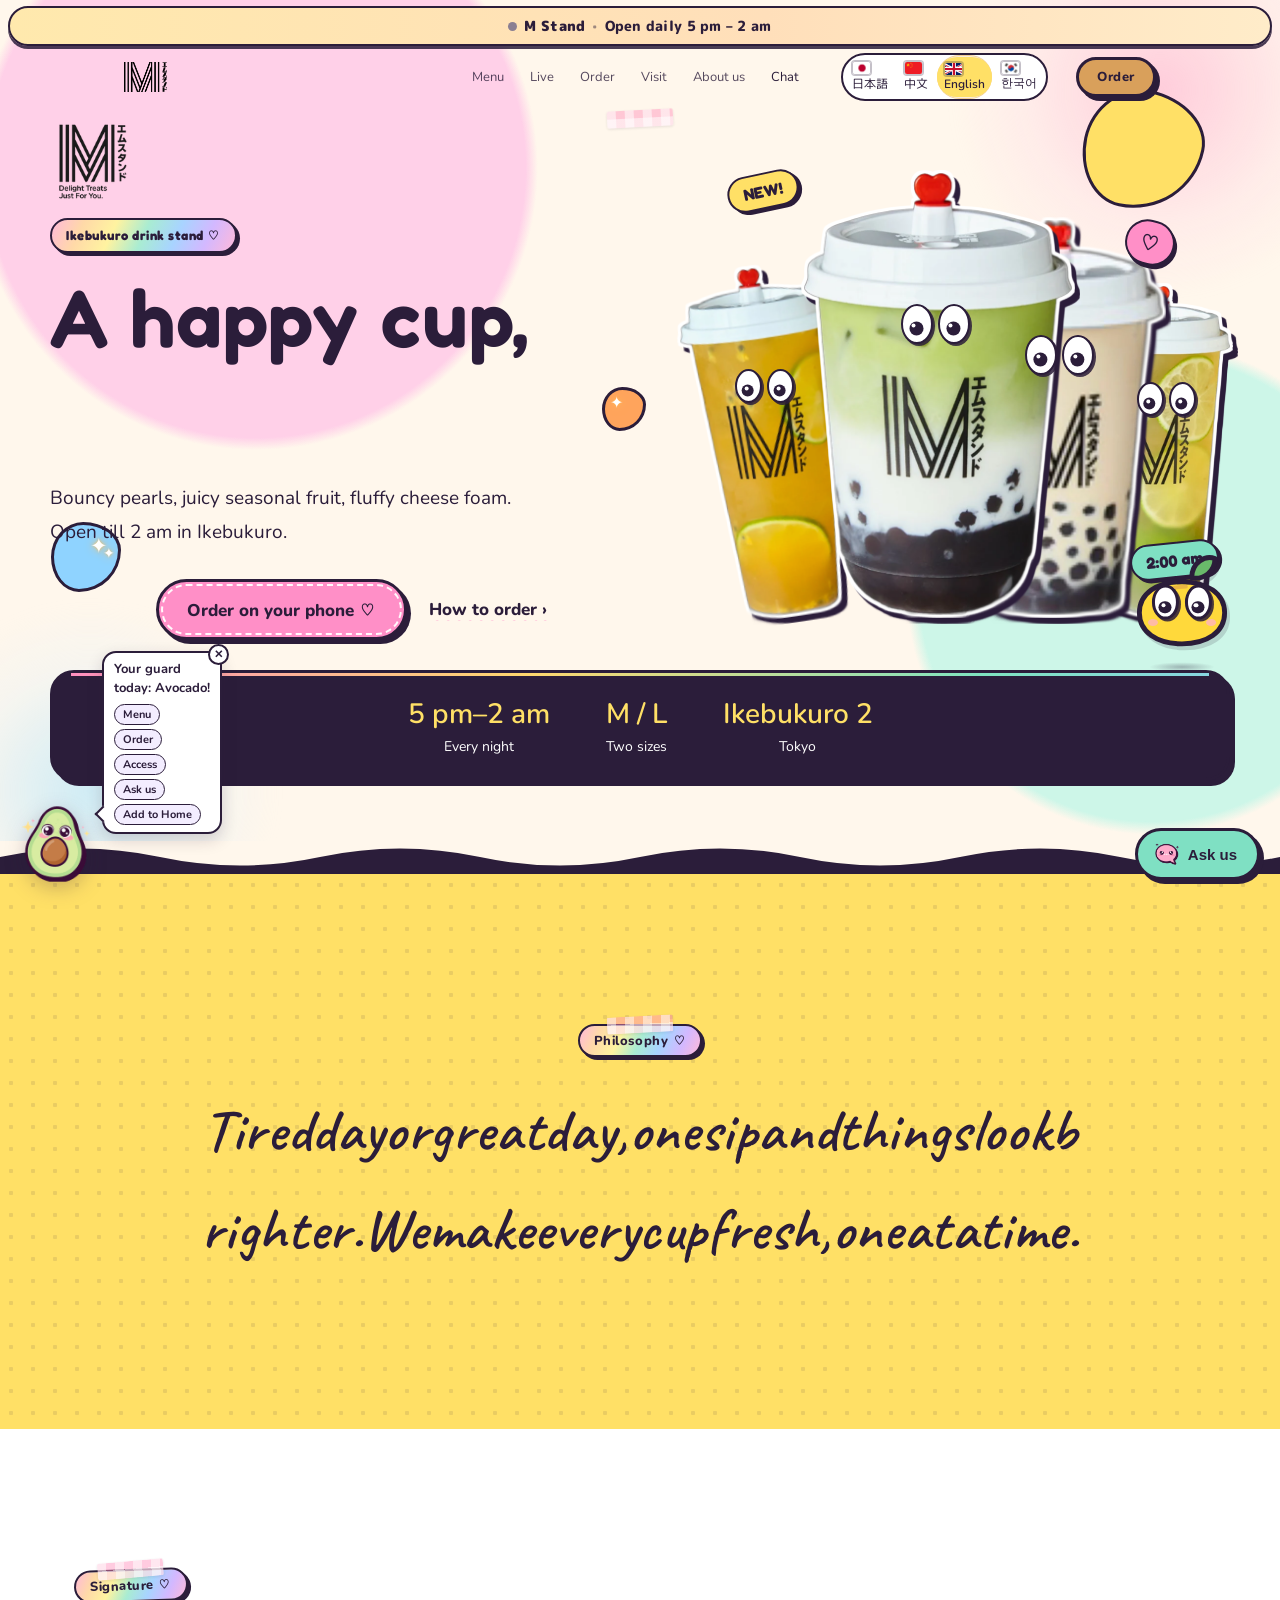
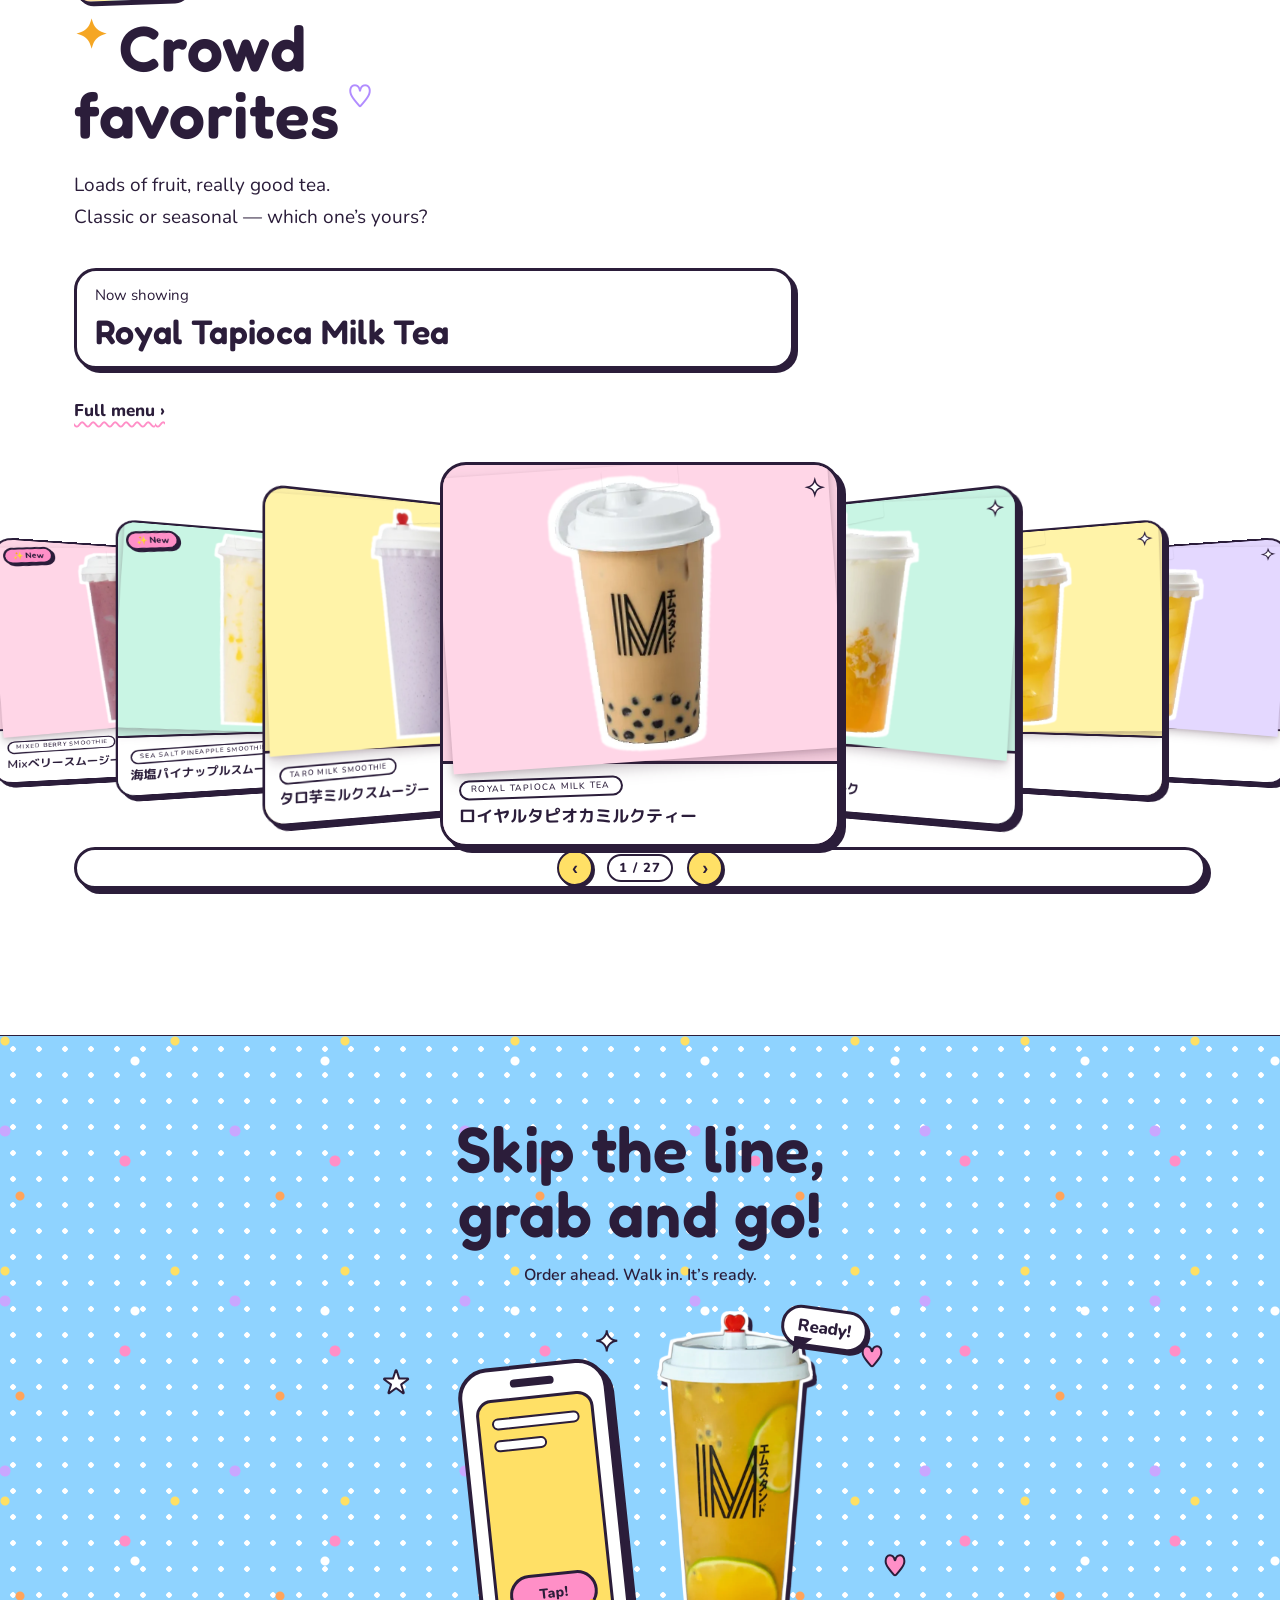
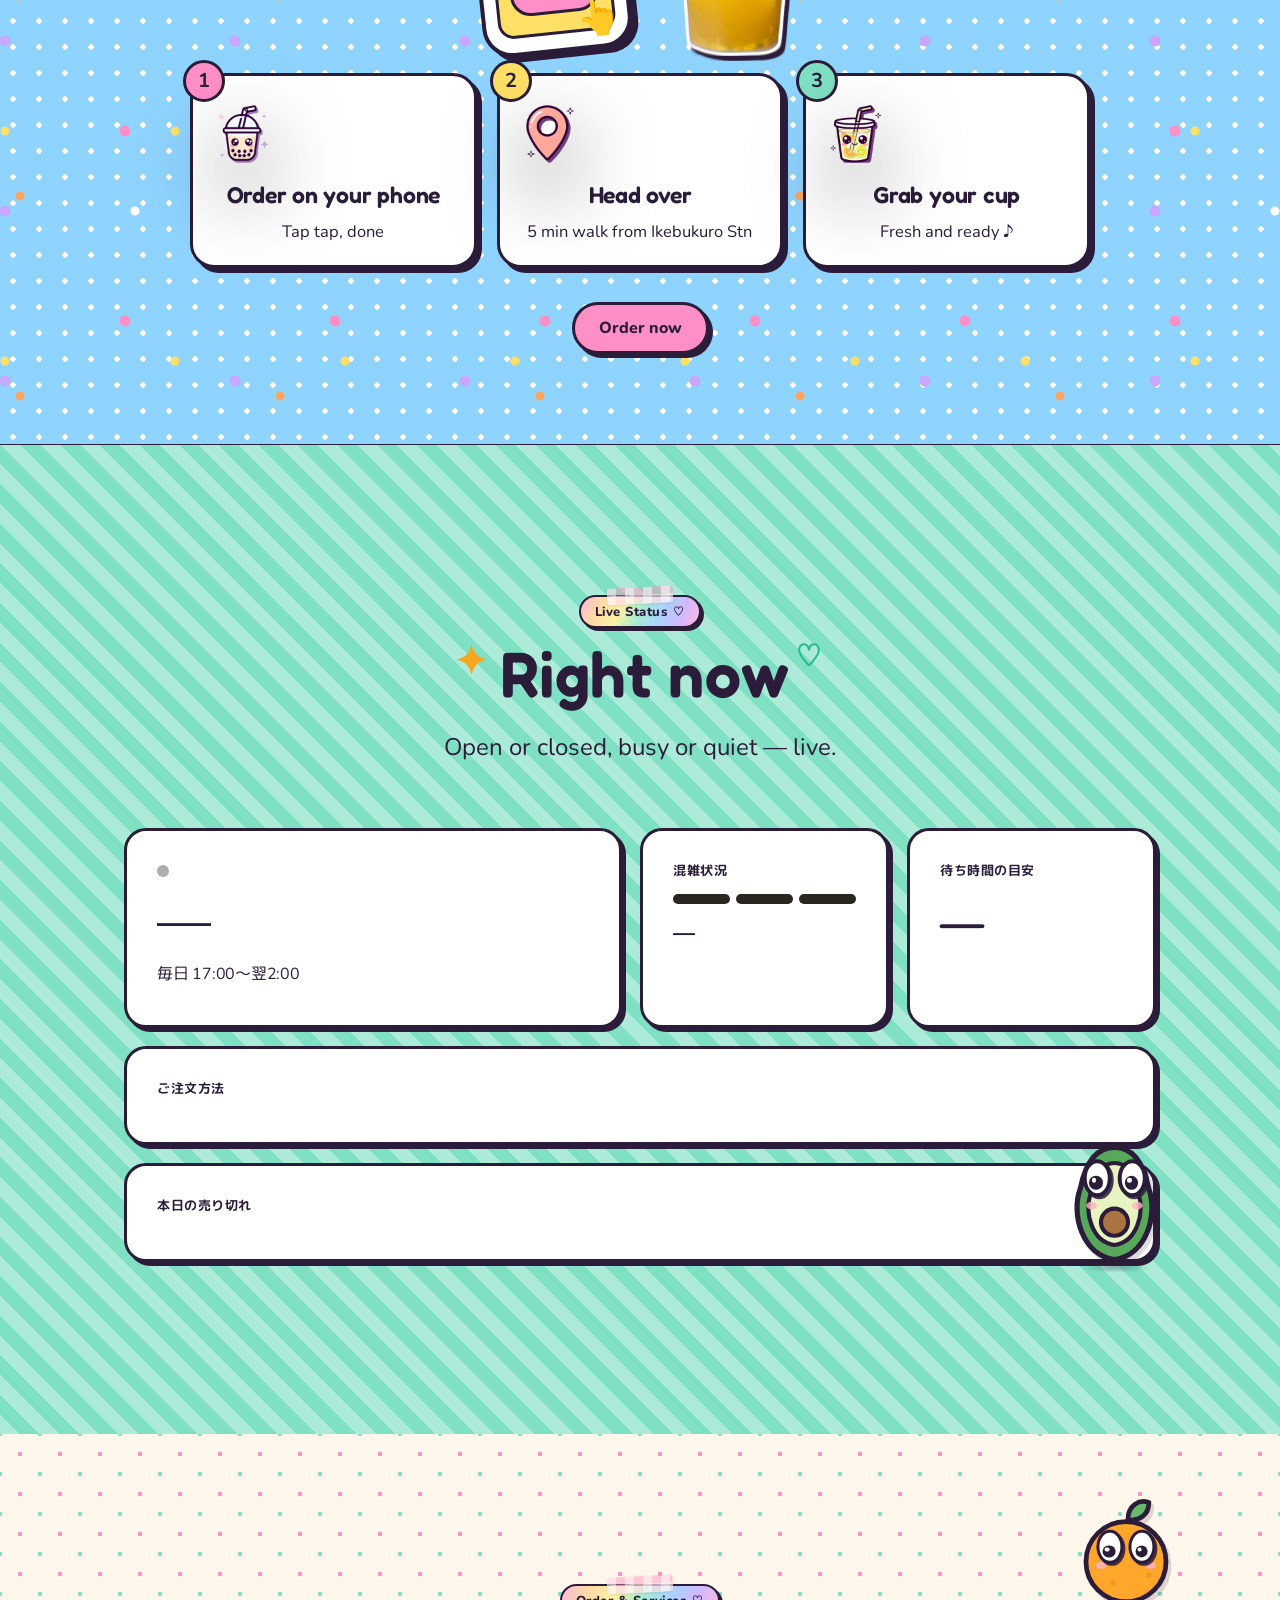
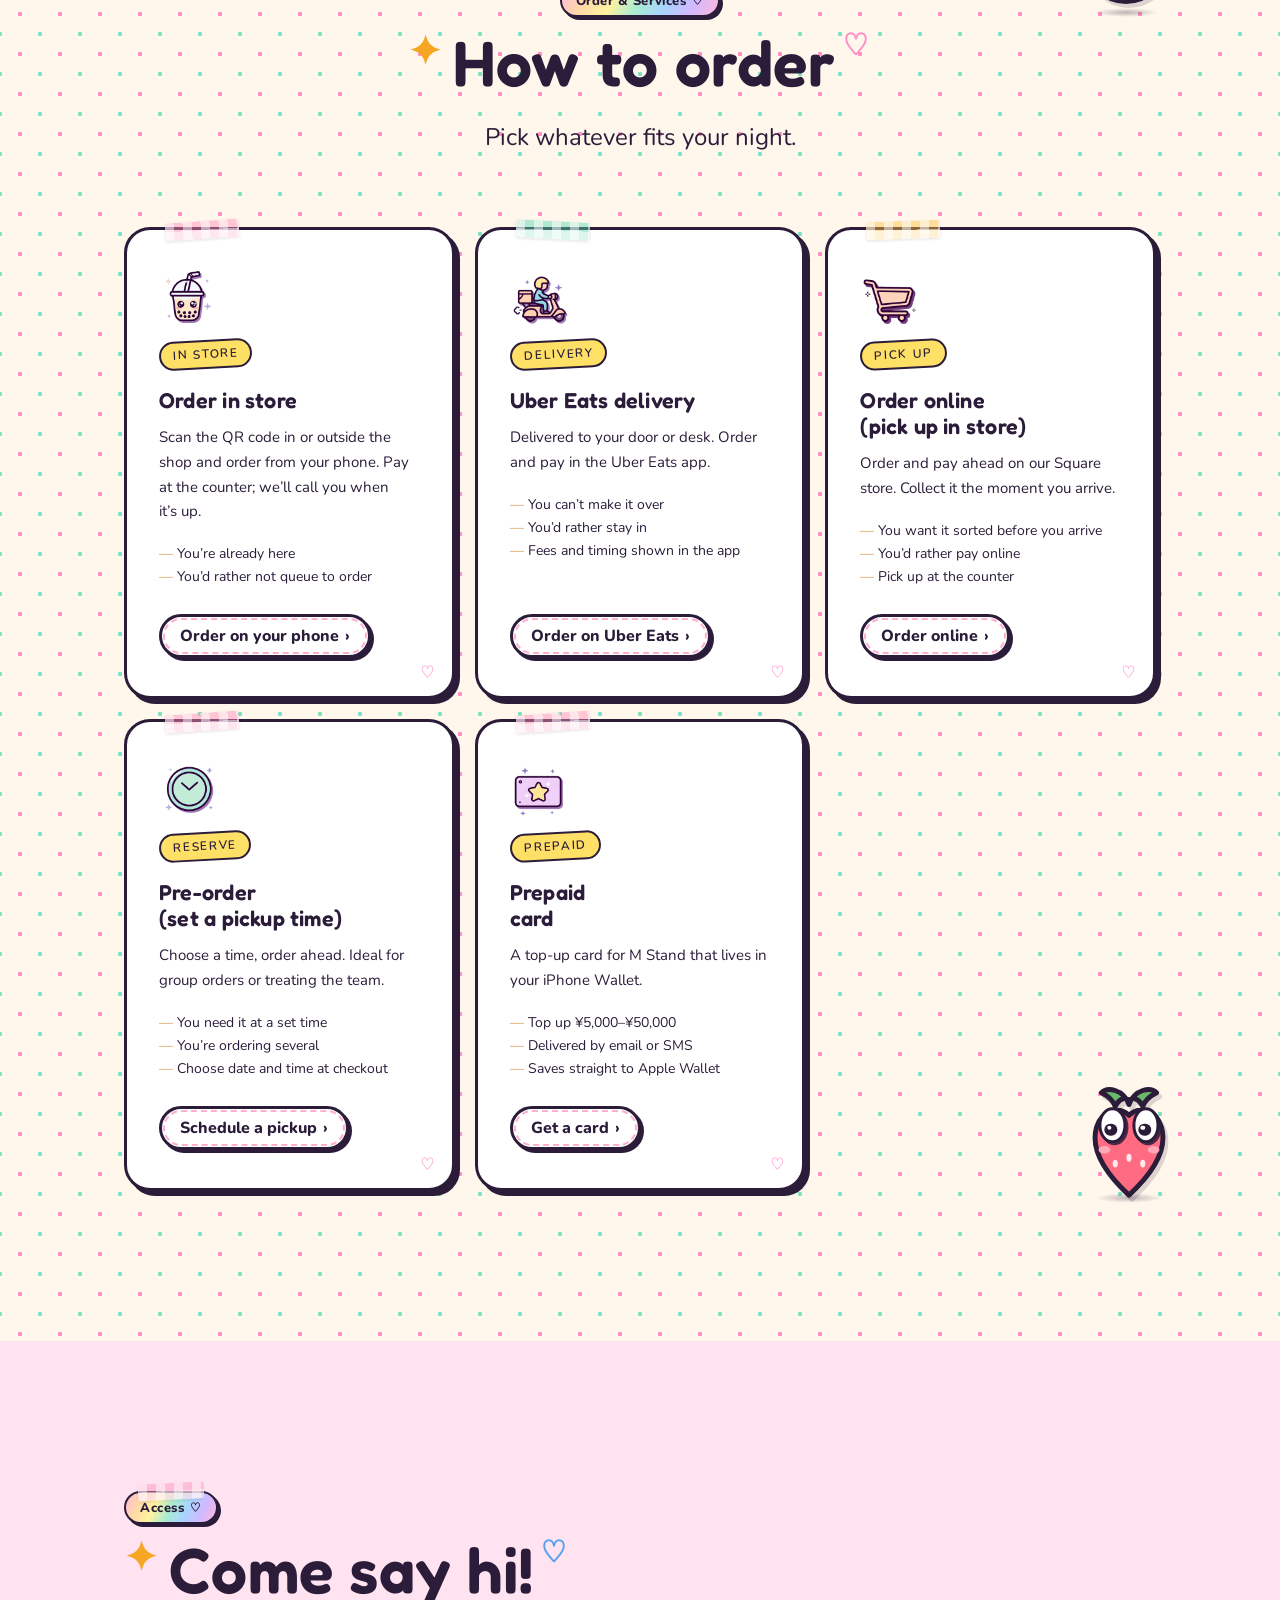
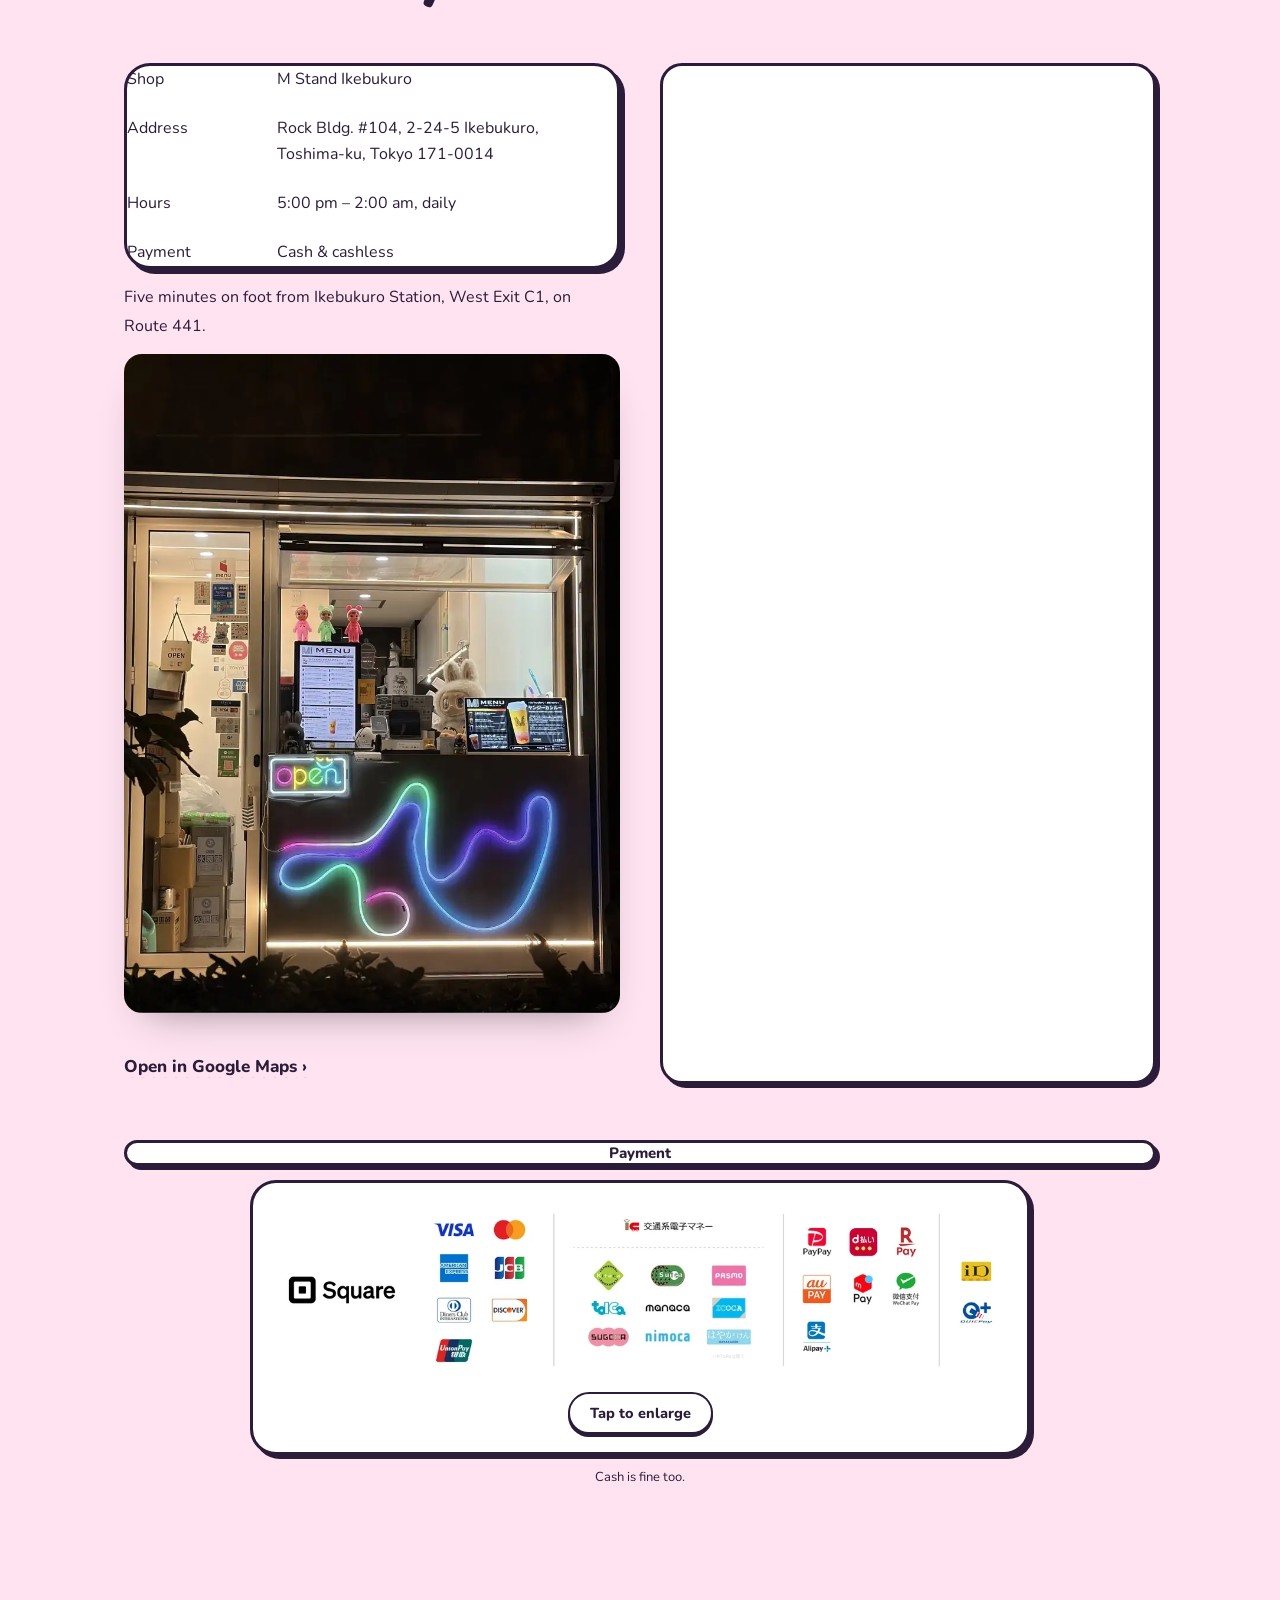
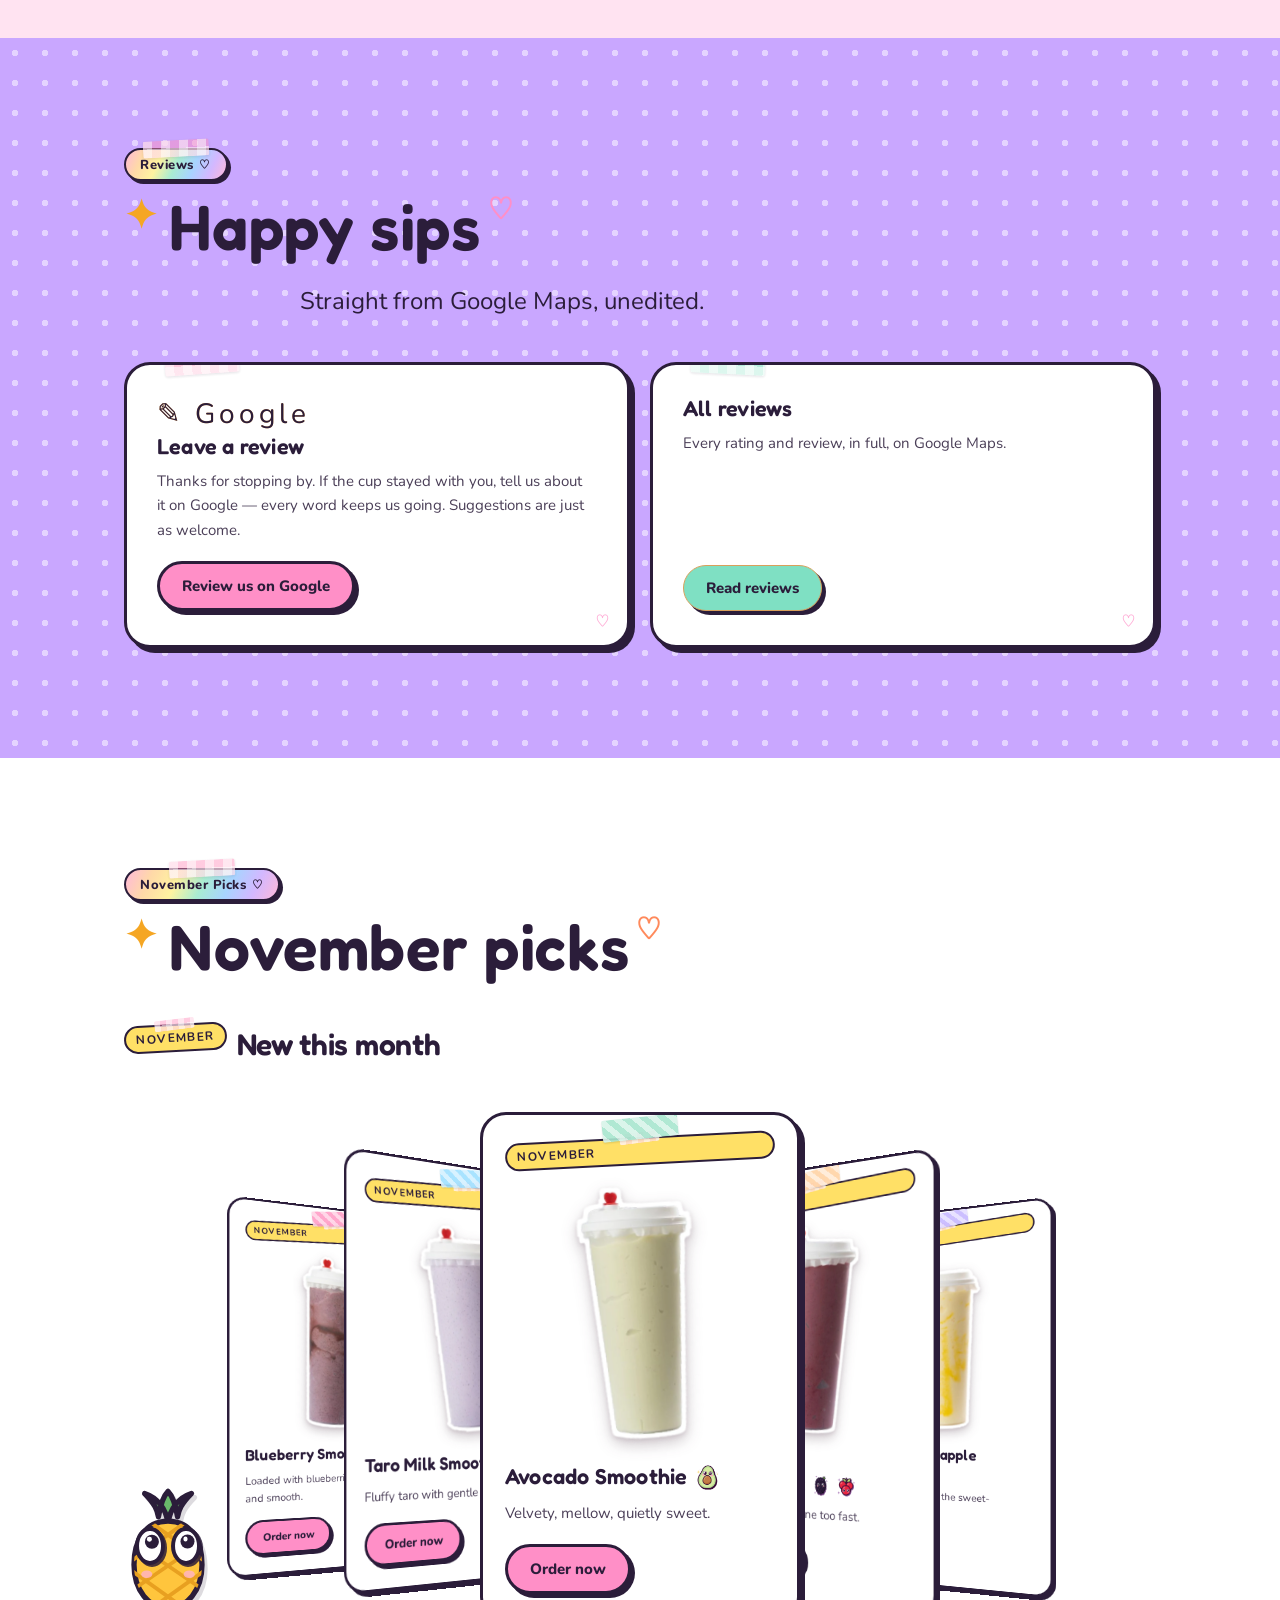
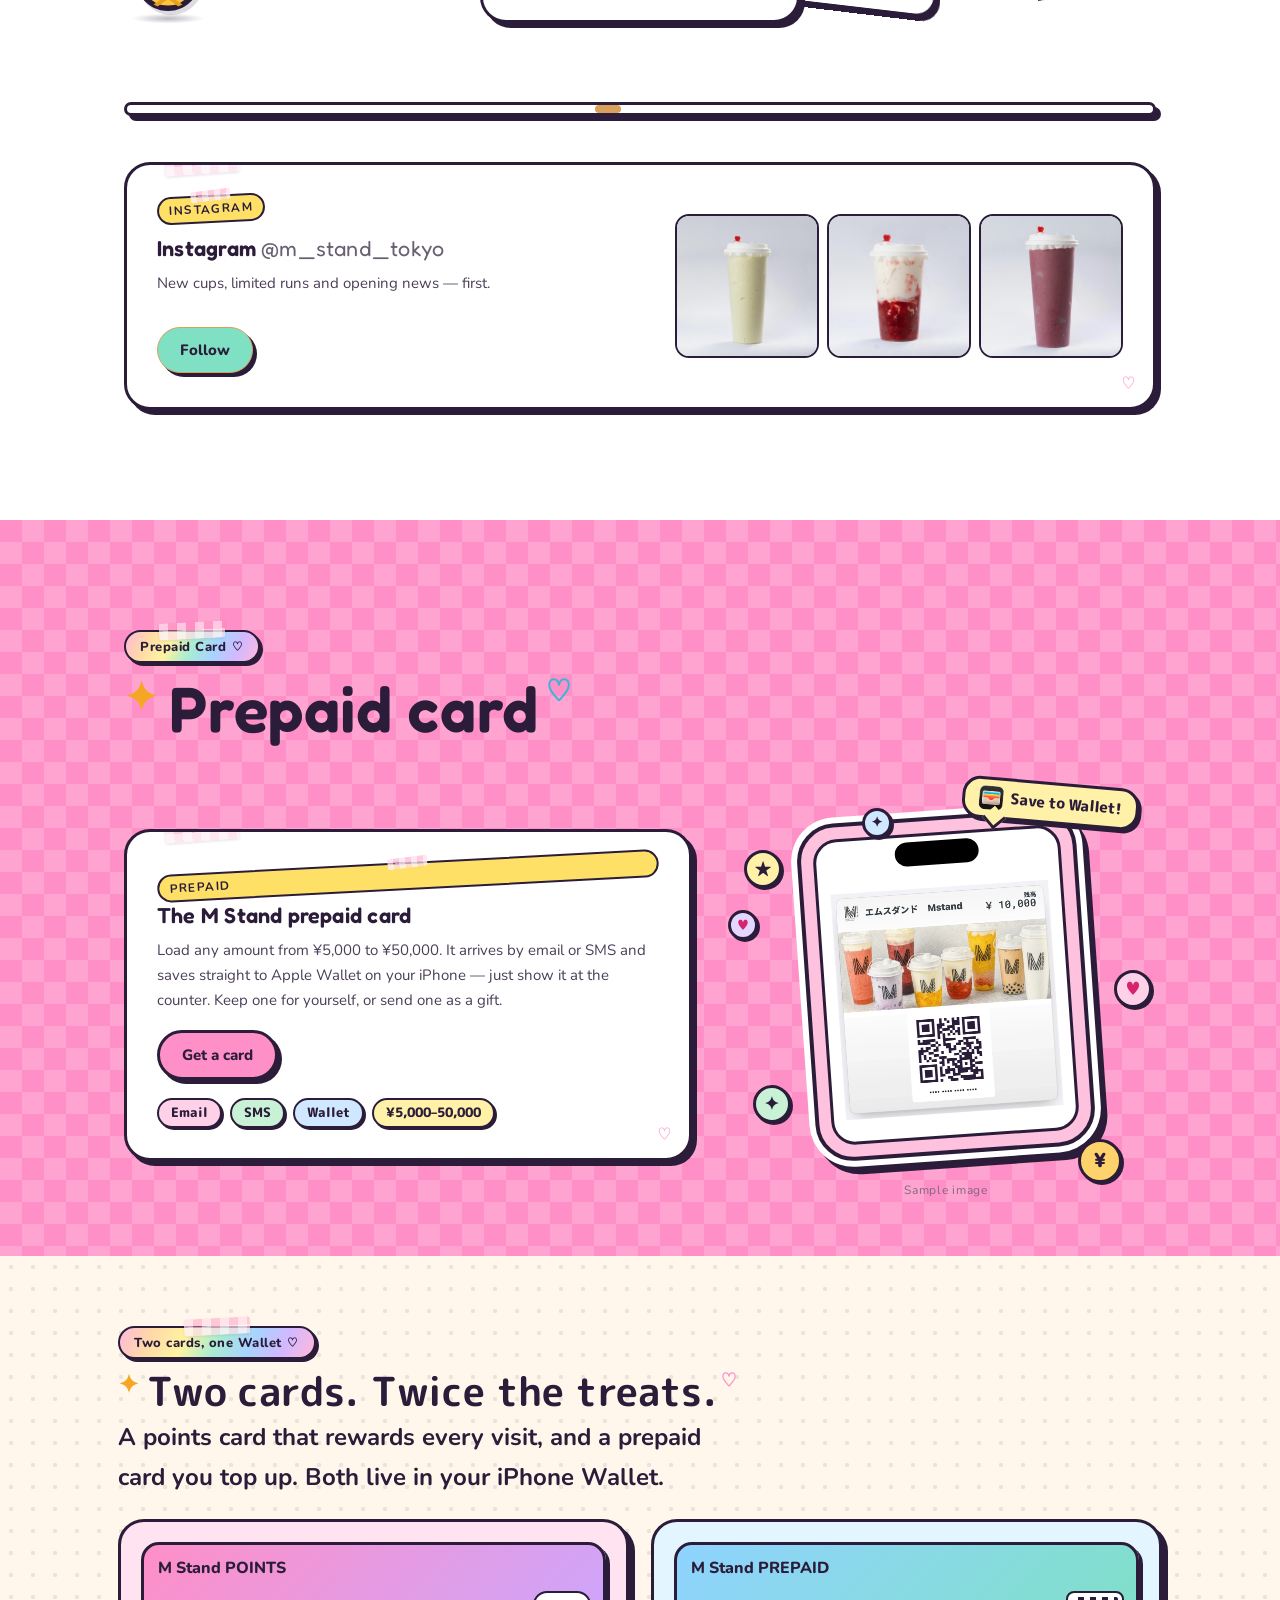
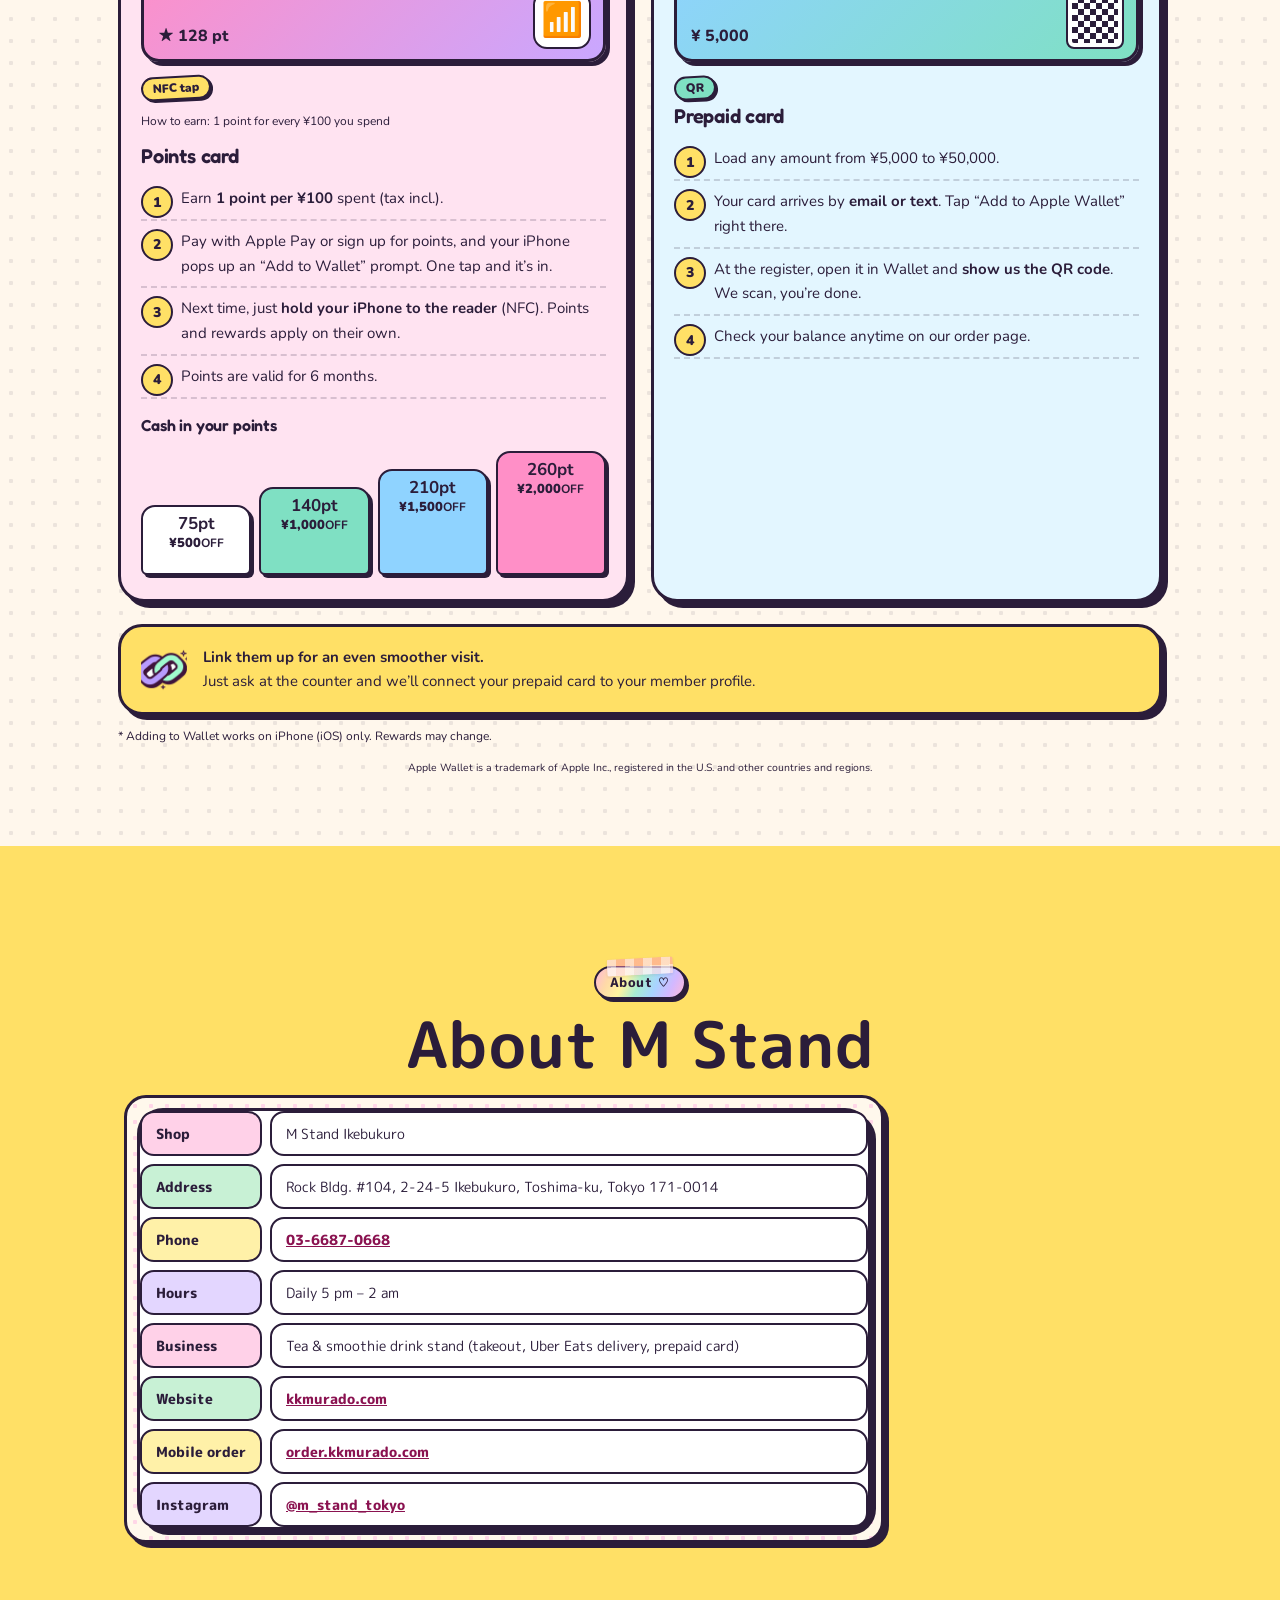
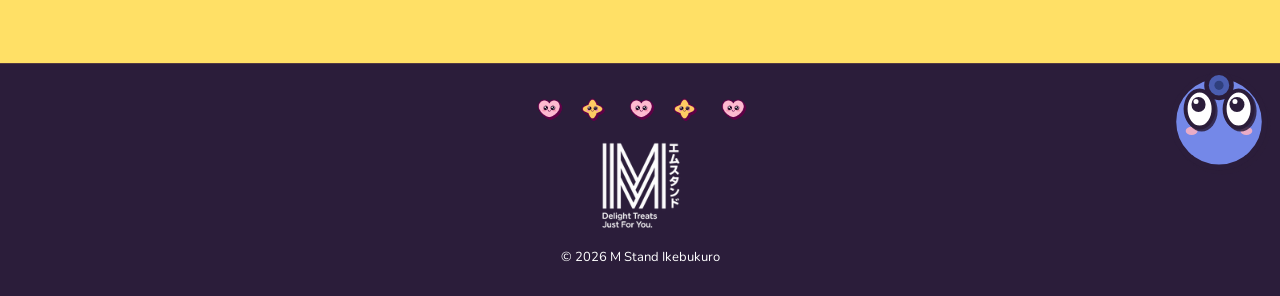
==== commit c98801cf: "Show v4.3: whisk in FRONT in the bowl (was hidden behind the character), rays behind drink, brighter" ====
--- a/index.html
+++ b/index.html
@@ -188,7 +188,7 @@
 #mscF2{left:min(calc(100vw - 112px),calc(50% + 142px))}
 .mscParade{position:absolute;top:calc(50% + 92px);width:72px;height:72px;object-fit:contain;filter:drop-shadow(0 8px 10px rgba(43,29,58,.3));opacity:0;pointer-events:none}
 #mscBowl{position:absolute;left:50%;top:calc(50% + 38px);transform:translateX(-50%);width:170px;opacity:0;pointer-events:none;filter:drop-shadow(0 10px 12px rgba(43,29,58,.3))}
-#mscWhisk{position:absolute;left:calc(50% + 4px);top:calc(50% - 4px);width:46px;opacity:0;pointer-events:none;transform-origin:50% 10%}
+#mscWhisk{position:absolute;left:calc(50% + 26px);top:calc(50% - 10px);width:46px;opacity:0;pointer-events:none;transform-origin:50% 10%}
 #mscDrink{position:absolute;left:50%;top:calc(50% - 66px);width:188px;opacity:0;pointer-events:none;transform:translateX(-50%);filter:drop-shadow(0 16px 20px rgba(43,29,58,.3))}
 #mscPuff{position:absolute;left:50%;top:calc(50% + 10px);width:190px;height:190px;margin:-95px 0 0 -95px;border-radius:50%;border:4px solid rgba(255,255,255,.95);background:transparent;opacity:0;pointer-events:none}
 #mscRays{position:absolute;left:50%;top:calc(50% + 10px);width:350px;height:350px;margin:-175px 0 0 -175px;border-radius:50%;background:repeating-conic-gradient(from 0deg,rgba(255,205,92,.6) 0deg 9deg,rgba(255,205,92,0) 9deg 22deg);-webkit-mask-image:radial-gradient(circle,#000 26%,transparent 66%);mask-image:radial-gradient(circle,#000 26%,transparent 66%);opacity:0;pointer-events:none}
@@ -249,7 +249,7 @@
 function playSong(){try{if(!window.AudioContext&&!window.webkitAudioContext)return;AC=AC||new (window.AudioContext||window.webkitAudioContext)();if(AC.state==='suspended')AC.resume();if(songGain)try{songGain.disconnect();}catch(e){}songGain=AC.createGain();songGain.gain.value=0.05;songGain.connect(AC.destination);var t0=AC.currentTime+0.06;var mel=[523,659,784,659,880,784,659,523,587,659,784,880,784,659,587,523,523,659,784,659,880,784,880,1047,880,784,659,587,523,0,659,784];var bass=[131,175,131,196];for(var i=0;i<mel.length;i++){if(mel[i])tone(mel[i],t0+i*0.21,0.24,'triangle',0.5);if(i%8===0)tone(bass[(i/8)%4],t0+i*0.21,0.5,'sine',0.7);if(i%4===2)tone(1568,t0+i*0.21,0.04,'square',0.05);}var tc=t0+32*0.21;tone(523,tc,1.3,'triangle',0.5);tone(659,tc,1.3,'triangle',0.4);tone(784,tc,1.3,'triangle',0.4);}catch(e){}}
 function later(fn,ms){showTimers.push(setTimeout(fn,ms));}
 var bowl=null,whisk=null,drink=null,puff=null,rays=null;
-function ensureStage(){if(stage)return;stage=document.createElement('div');stage.id='mscStage';perf=document.createElement('img');perf.id='mscPerformer';perf.alt='';f1=document.createElement('img');f1.className='mscFriend';f1.id='mscF1';f1.alt='';f2=document.createElement('img');f2.className='mscFriend';f2.id='mscF2';f2.alt='';stageTxt=document.createElement('div');stageTxt.id='mscStageTxt';stage.appendChild(f1);stage.appendChild(f2);for(var i=0;i<4;i++){var p=document.createElement('img');p.className='mscParade';p.alt='';p.style.left='calc('+(10+i*24)+'% - 36px)';parade.push(p);stage.appendChild(p);}bowl=document.createElement('div');bowl.id='mscBowl';bowl.innerHTML='<svg viewBox="0 0 168 92"><path d="M14 30 h140 c0 30 -18 52 -46 56 l-4 6 h-40 l-4 -6 c-28 -4 -46 -26 -46 -56 z" fill="#3a2c4d"/><ellipse cx="84" cy="30" rx="70" ry="13" fill="#8fbc55"/><circle id="mscFoam0" cx="58" cy="27" r="5" fill="#eef6dd"/><circle id="mscFoam1" cx="76" cy="24" r="6.5" fill="#eef6dd"/><circle id="mscFoam2" cx="96" cy="26" r="5" fill="#eef6dd"/><circle id="mscFoam3" cx="110" cy="28" r="4" fill="#eef6dd"/><ellipse cx="84" cy="30" rx="70" ry="13" fill="none" stroke="#57436e" stroke-width="3"/></svg>';whisk=document.createElement('div');whisk.id='mscWhisk';whisk.innerHTML='<svg viewBox="0 0 46 84"><rect x="19" y="2" width="8" height="26" rx="3" fill="#d9b380"/><rect x="12" y="33" width="22" height="5" rx="2" fill="#b98d54"/><path d="M23 28 Q 7 55 6 79" stroke="#e6c88f" stroke-width="2.4" fill="none"/><path d="M23 28 Q 13 55 12 80" stroke="#e6c88f" stroke-width="2.4" fill="none"/><path d="M23 28 Q 19 55 18 81" stroke="#e6c88f" stroke-width="2.4" fill="none"/><path d="M23 28 Q 24 55 24 81" stroke="#e6c88f" stroke-width="2.4" fill="none"/><path d="M23 28 Q 29 55 30 81" stroke="#e6c88f" stroke-width="2.4" fill="none"/><path d="M23 28 Q 35 55 36 80" stroke="#e6c88f" stroke-width="2.4" fill="none"/><path d="M23 28 Q 40 55 41 79" stroke="#e6c88f" stroke-width="2.4" fill="none"/></svg>';drink=document.createElement('img');drink.id='mscDrink';drink.alt='';drink.src='img/cup_matcha_milk.webp';puff=document.createElement('div');puff.id='mscPuff';rays=document.createElement('div');rays.id='mscRays';stage.appendChild(rays);stage.appendChild(bowl);stage.appendChild(whisk);stage.appendChild(drink);stage.appendChild(perf);stage.appendChild(puff);stage.appendChild(stageTxt);document.body.appendChild(stage);stage.addEventListener('click',endShow);}
+function ensureStage(){if(stage)return;stage=document.createElement('div');stage.id='mscStage';perf=document.createElement('img');perf.id='mscPerformer';perf.alt='';f1=document.createElement('img');f1.className='mscFriend';f1.id='mscF1';f1.alt='';f2=document.createElement('img');f2.className='mscFriend';f2.id='mscF2';f2.alt='';stageTxt=document.createElement('div');stageTxt.id='mscStageTxt';stage.appendChild(f1);stage.appendChild(f2);for(var i=0;i<4;i++){var p=document.createElement('img');p.className='mscParade';p.alt='';p.style.left='calc('+(10+i*24)+'% - 36px)';parade.push(p);stage.appendChild(p);}bowl=document.createElement('div');bowl.id='mscBowl';bowl.innerHTML='<svg viewBox="0 0 168 92"><path d="M14 30 h140 c0 30 -18 52 -46 56 l-4 6 h-40 l-4 -6 c-28 -4 -46 -26 -46 -56 z" fill="#fdf3df"/><ellipse cx="84" cy="30" rx="70" ry="13" fill="#8fbc55"/><circle id="mscFoam0" cx="58" cy="27" r="5" fill="#eef6dd"/><circle id="mscFoam1" cx="76" cy="24" r="6.5" fill="#eef6dd"/><circle id="mscFoam2" cx="96" cy="26" r="5" fill="#eef6dd"/><circle id="mscFoam3" cx="110" cy="28" r="4" fill="#eef6dd"/><ellipse cx="84" cy="30" rx="70" ry="13" fill="none" stroke="#d9c9a3" stroke-width="3"/></svg>';whisk=document.createElement('div');whisk.id='mscWhisk';whisk.innerHTML='<svg viewBox="0 0 46 84"><rect x="19" y="2" width="8" height="26" rx="3" fill="#d9b380"/><rect x="12" y="33" width="22" height="5" rx="2" fill="#b98d54"/><path d="M23 28 Q 7 55 6 79" stroke="#e6c88f" stroke-width="2.4" fill="none"/><path d="M23 28 Q 13 55 12 80" stroke="#e6c88f" stroke-width="2.4" fill="none"/><path d="M23 28 Q 19 55 18 81" stroke="#e6c88f" stroke-width="2.4" fill="none"/><path d="M23 28 Q 24 55 24 81" stroke="#e6c88f" stroke-width="2.4" fill="none"/><path d="M23 28 Q 29 55 30 81" stroke="#e6c88f" stroke-width="2.4" fill="none"/><path d="M23 28 Q 35 55 36 80" stroke="#e6c88f" stroke-width="2.4" fill="none"/><path d="M23 28 Q 40 55 41 79" stroke="#e6c88f" stroke-width="2.4" fill="none"/></svg>';drink=document.createElement('img');drink.id='mscDrink';drink.alt='';drink.src='img/cup_matcha_milk.webp';puff=document.createElement('div');puff.id='mscPuff';rays=document.createElement('div');rays.id='mscRays';stage.appendChild(rays);stage.appendChild(drink);stage.appendChild(perf);stage.appendChild(bowl);stage.appendChild(whisk);stage.appendChild(puff);stage.appendChild(stageTxt);document.body.appendChild(stage);stage.addEventListener('click',endShow);}
 function anim(el,frames,opt){if(el&&el.animate){try{return el.animate(frames,opt);}catch(e){}}return null;}
 function endShow(){showTimers.forEach(clearTimeout);showTimers=[];if(songGain&&AC)try{songGain.gain.cancelScheduledValues(AC.currentTime);songGain.gain.setTargetAtTime(0.0001,AC.currentTime,0.08);}catch(e){}var wasOn=stage&&stage.classList.contains('on');if(stage)stage.classList.remove('on');pet.style.visibility='';stageBusy=false;[perf,f1,f2,bowl,whisk,drink,puff,rays].concat(parade).forEach(function(el){if(el&&el.getAnimations)try{el.getAnimations().forEach(function(a){a.cancel();});}catch(e){}if(el&&el!==perf)el.style.opacity='0';});if(wasOn)say(pick());}
 function stageSparkles(n,big){var cols=['#ffd166','#ff8fab','#a3c585','#7cc7ff'];for(var i=0;i<(n||14);i++){var sp=document.createElement('span');sp.className='mscSp';sp.style.background=cols[i%4];var R=big?320:170;sp.style.setProperty('--dx',(Math.random()*2*R-R).toFixed(0)+'px');sp.style.setProperty('--dy',(Math.random()*260-210).toFixed(0)+'px');stage.appendChild(sp);(function(el){setTimeout(function(){el.remove();},850);})(sp);}}
@@ -262,7 +262,7 @@
 anim(perf,[{transform:'translate('+dx+'px,'+dy+'px) scale(.3)',opacity:.4},{transform:'translate(0,0) scale(1)',opacity:1}],{duration:650,easing:'cubic-bezier(.34,1.3,.64,1)',fill:'backwards'});
 later(function(){stageSparkles(8);anim(bowl,[{transform:'translateX(-50%) scale(.6)',opacity:0},{transform:'translateX(-50%) scale(1)',opacity:1}],{duration:380,easing:'cubic-bezier(.34,1.4,.64,1)',fill:'forwards'});},550);
 later(function(){stageTxt.textContent=WHISK[L()];anim(whisk,[{transform:'scale(.5)',opacity:0},{transform:'scale(1)',opacity:1}],{duration:260,easing:'cubic-bezier(.34,1.4,.64,1)',fill:'forwards'});},850);
-later(function(){anim(whisk,[{transform:'rotate(6deg) translateX(0)'},{transform:'rotate(-6deg) translateX(-7px)'}],{duration:180,iterations:14,direction:'alternate',easing:'ease-in-out'});anim(perf,[{transform:'translateY(10px) rotate(0deg)'},{transform:'translateY(12px) rotate(-2.4deg)'},{transform:'translateY(10px) rotate(2.4deg)'}],{duration:360,iterations:7,direction:'alternate',easing:'ease-in-out'});for(var i=0;i<4;i++){(function(i){later(function(){var fm=document.getElementById('mscFoam'+i);if(fm){fm.style.transformBox='fill-box';fm.style.transformOrigin='center';anim(fm,[{transform:'scale(.3)',opacity:.4},{transform:'scale(1.15)',opacity:1},{transform:'scale(.95)',opacity:1}],{duration:420,easing:'ease-out',fill:'forwards'});}},i*480);})(i);}},1000);
+later(function(){anim(whisk,[{transform:'translateX(-9px) rotate(-4deg)'},{transform:'translateX(9px) rotate(4deg)'}],{duration:95,iterations:26,direction:'alternate',easing:'ease-in-out'});anim(perf,[{transform:'translateY(10px) rotate(0deg)'},{transform:'translateY(12px) rotate(-2.4deg)'},{transform:'translateY(10px) rotate(2.4deg)'}],{duration:360,iterations:7,direction:'alternate',easing:'ease-in-out'});for(var i=0;i<4;i++){(function(i){later(function(){var fm=document.getElementById('mscFoam'+i);if(fm){fm.style.transformBox='fill-box';fm.style.transformOrigin='center';anim(fm,[{transform:'scale(.3)',opacity:.4},{transform:'scale(1.15)',opacity:1},{transform:'scale(.95)',opacity:1}],{duration:420,easing:'ease-out',fill:'forwards'});}},i*480);})(i);}},1000);
 later(function(){stageSparkles(6);},2100);
 later(function(){anim(whisk,[{transform:'translateY(0) rotate(0deg)'},{transform:'translateY(-30px) rotate(-14deg)'}],{duration:360,easing:'ease-out',fill:'forwards'});},3550);
 later(function(){puff.style.opacity='1';anim(puff,[{transform:'scale(.45)',opacity:.95},{transform:'scale(1.35)',opacity:0}],{duration:520,easing:'ease-out'});rays.style.opacity='1';anim(rays,[{transform:'scale(.5) rotate(0deg)',opacity:0},{transform:'scale(1) rotate(14deg)',opacity:.95}],{duration:520,easing:'ease-out',fill:'forwards'});anim(rays,[{transform:'rotate(14deg)'},{transform:'rotate(74deg)'}],{duration:2600,delay:520,easing:'linear'});stageSparkles(16,1);anim(bowl,[{transform:'translateX(-50%) scale(1)',opacity:1},{transform:'translateX(-50%) scale(.55)',opacity:0}],{duration:220,easing:'ease-in',fill:'forwards'});anim(whisk,[{opacity:1},{opacity:0}],{duration:200,fill:'forwards'});},4000);
@@ -272,7 +272,7 @@
 later(function(){stageSparkles(12,1);},6000);
 later(function(){anim(rays,[{opacity:.95},{opacity:0}],{duration:500,fill:'forwards'});},6300);later(function(){anim(drink,[{opacity:1},{opacity:0}],{duration:380,fill:'forwards'});anim(perf,[{transform:'translate(-148px,98px) scale(.42)',opacity:1},{transform:'translate('+dx+'px,'+dy+'px) scale(.3)',opacity:.4}],{duration:640,easing:'cubic-bezier(.5,0,.8,.4)',fill:'forwards'});},6600);
 later(endShow,7350);}
-function kick(){tapN++;if(tapTimer)clearTimeout(tapTimer);tapTimer=setTimeout(function(){tapN=0;},1100);if(tapN>=5){tapN=0;if(tapTimer)clearTimeout(tapTimer);dance();return;}var s;if(!cdSaid&&st&&st.state==='closed'&&st.minsToOpen!=null){cdSaid=true;s=cdLine();}else s=pick();if(reduced){say(s);return;}vy-=7;hv+=130;if(!raf)raf=requestAnimationFrame(loop);say(s);}
+function kick(){tapN++;if(tapTimer)clearTimeout(tapTimer);tapTimer=setTimeout(function(){tapN=0;},/msctest/.test(location.search)?5000:1100);if(tapN>=5){tapN=0;if(tapTimer)clearTimeout(tapTimer);dance();return;}var s;if(!cdSaid&&st&&st.state==='closed'&&st.minsToOpen!=null){cdSaid=true;s=cdLine();}else s=pick();if(reduced){say(s);return;}vy-=7;hv+=130;if(!raf)raf=requestAnimationFrame(loop);say(s);}
 var lastPK=0;btn.addEventListener('pointerdown',function(){lastPK=Date.now();kick();});btn.addEventListener('click',function(){if(Date.now()-lastPK>450)kick();});
 /* blink */
 function blink(){if(!sleeping){img.src=SHUT;setTimeout(function(){if(!sleeping)img.src=OPEN;},150);}setTimeout(blink,2400+Math.random()*3200);}
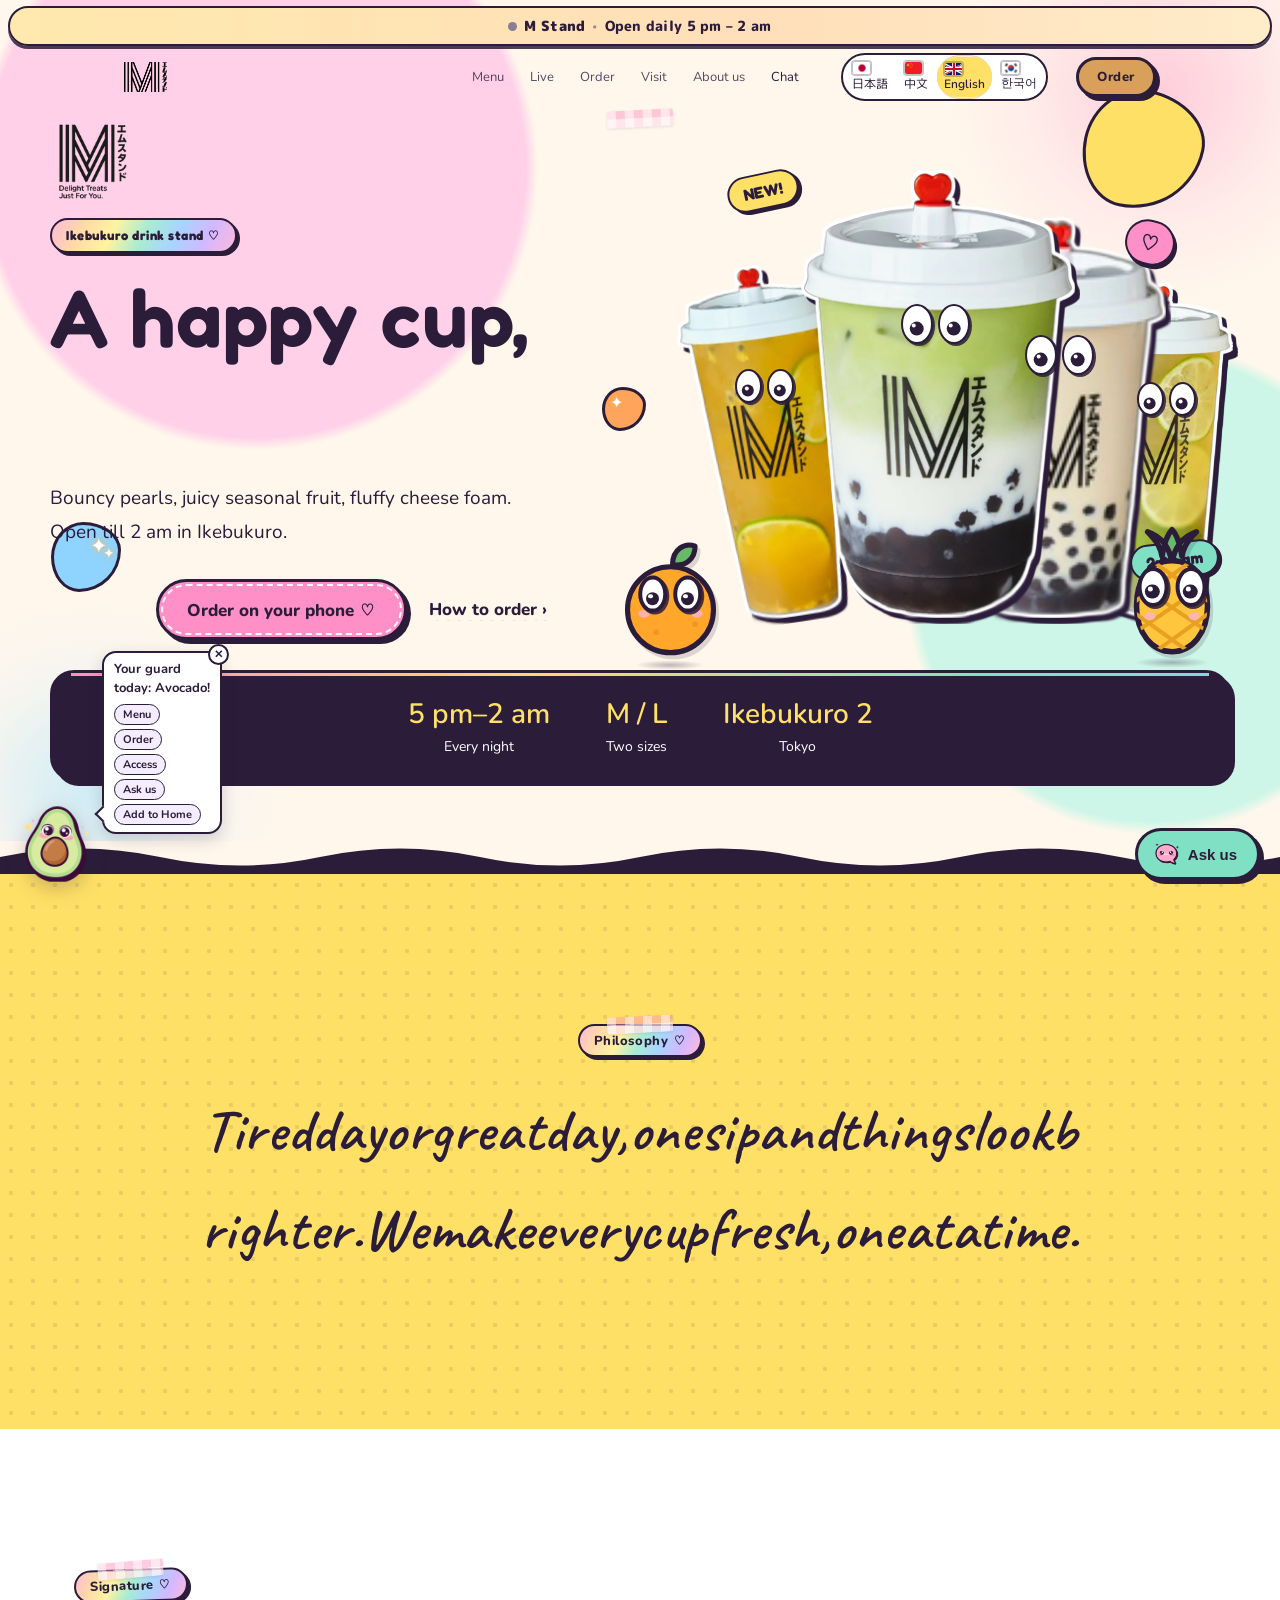
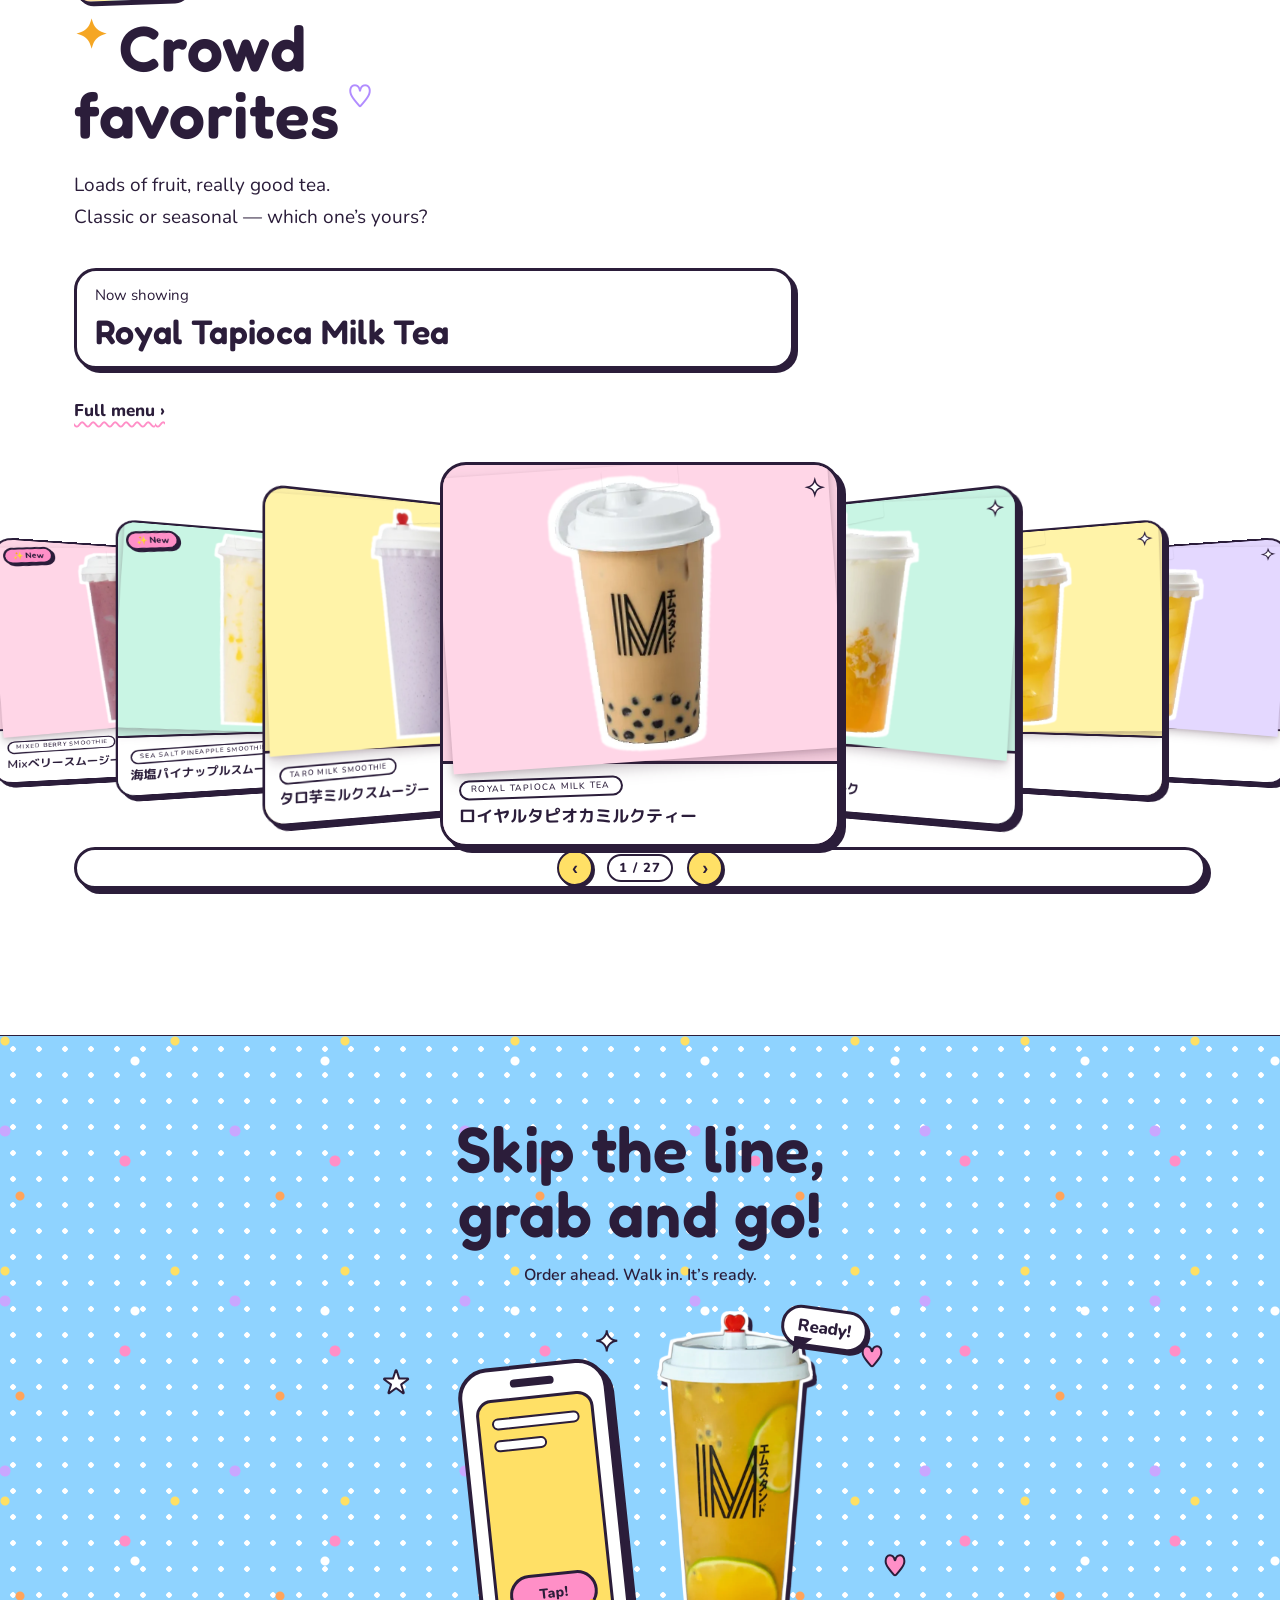
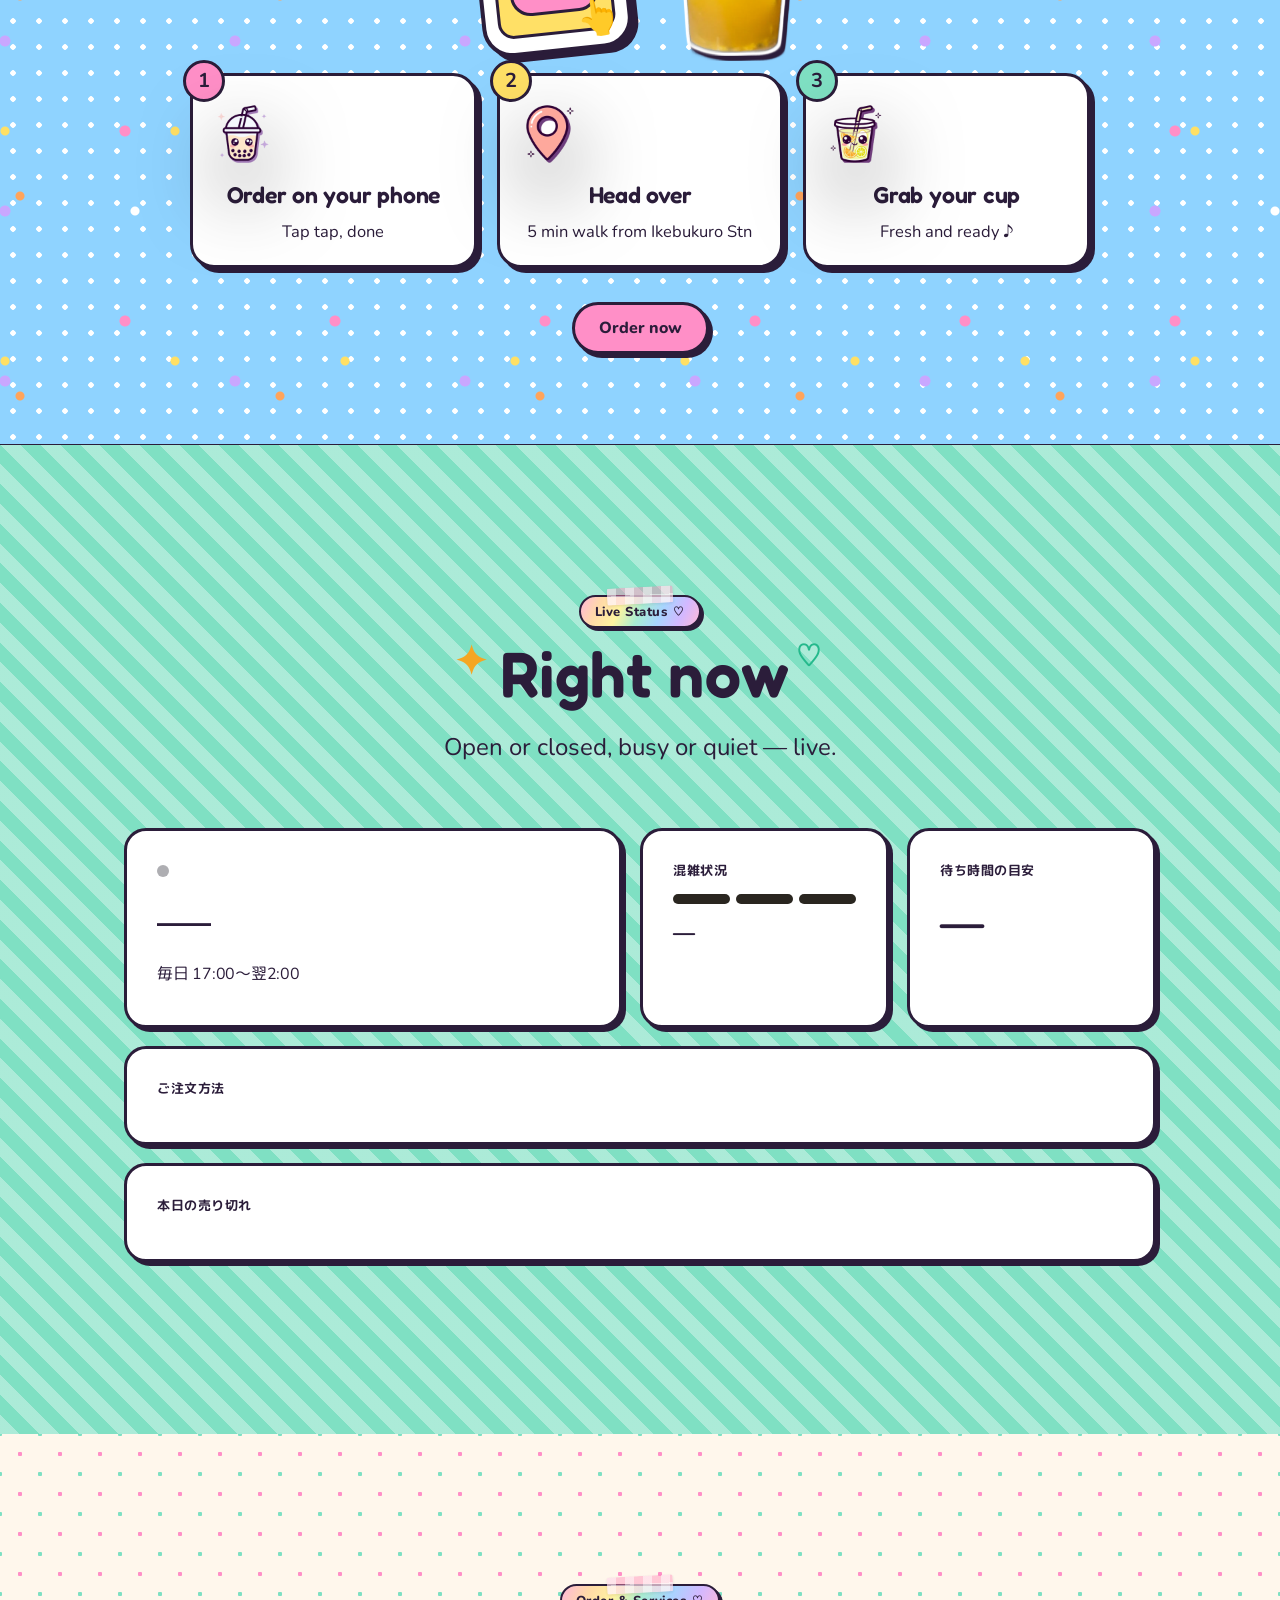
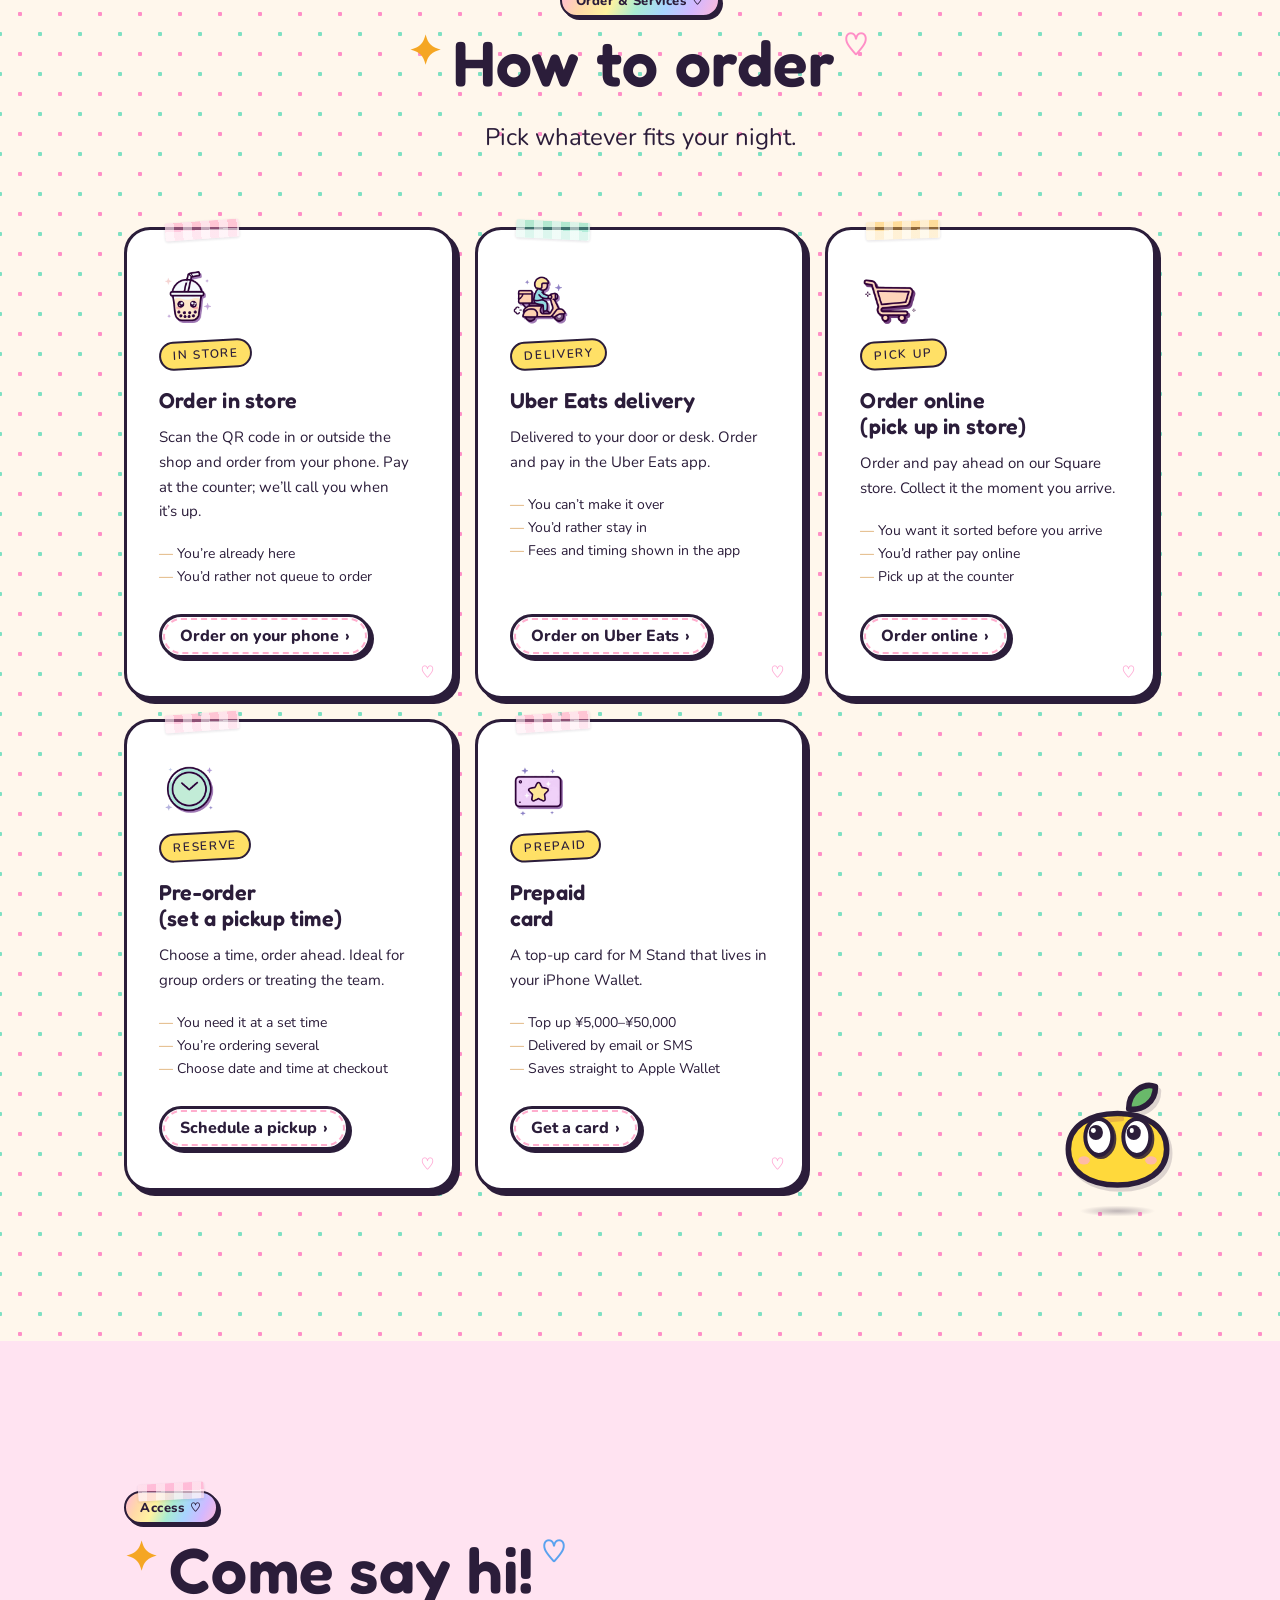
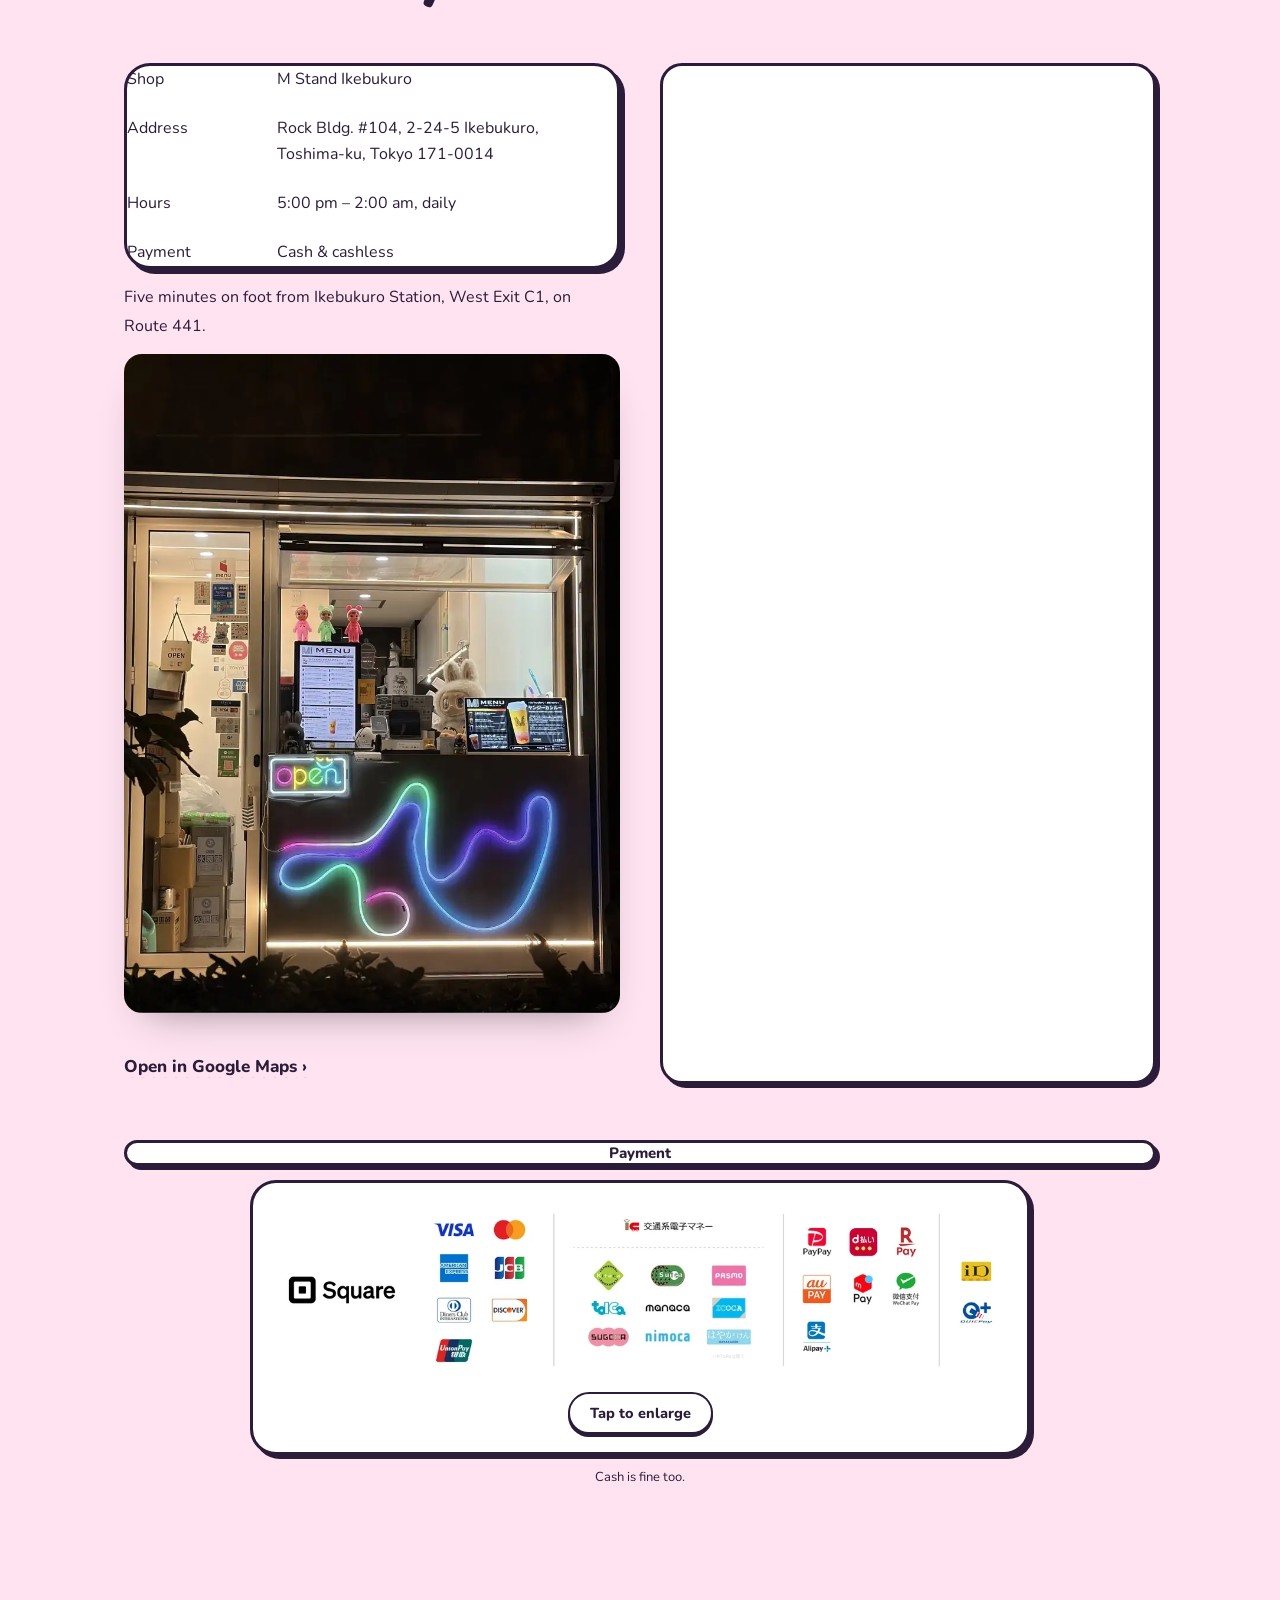
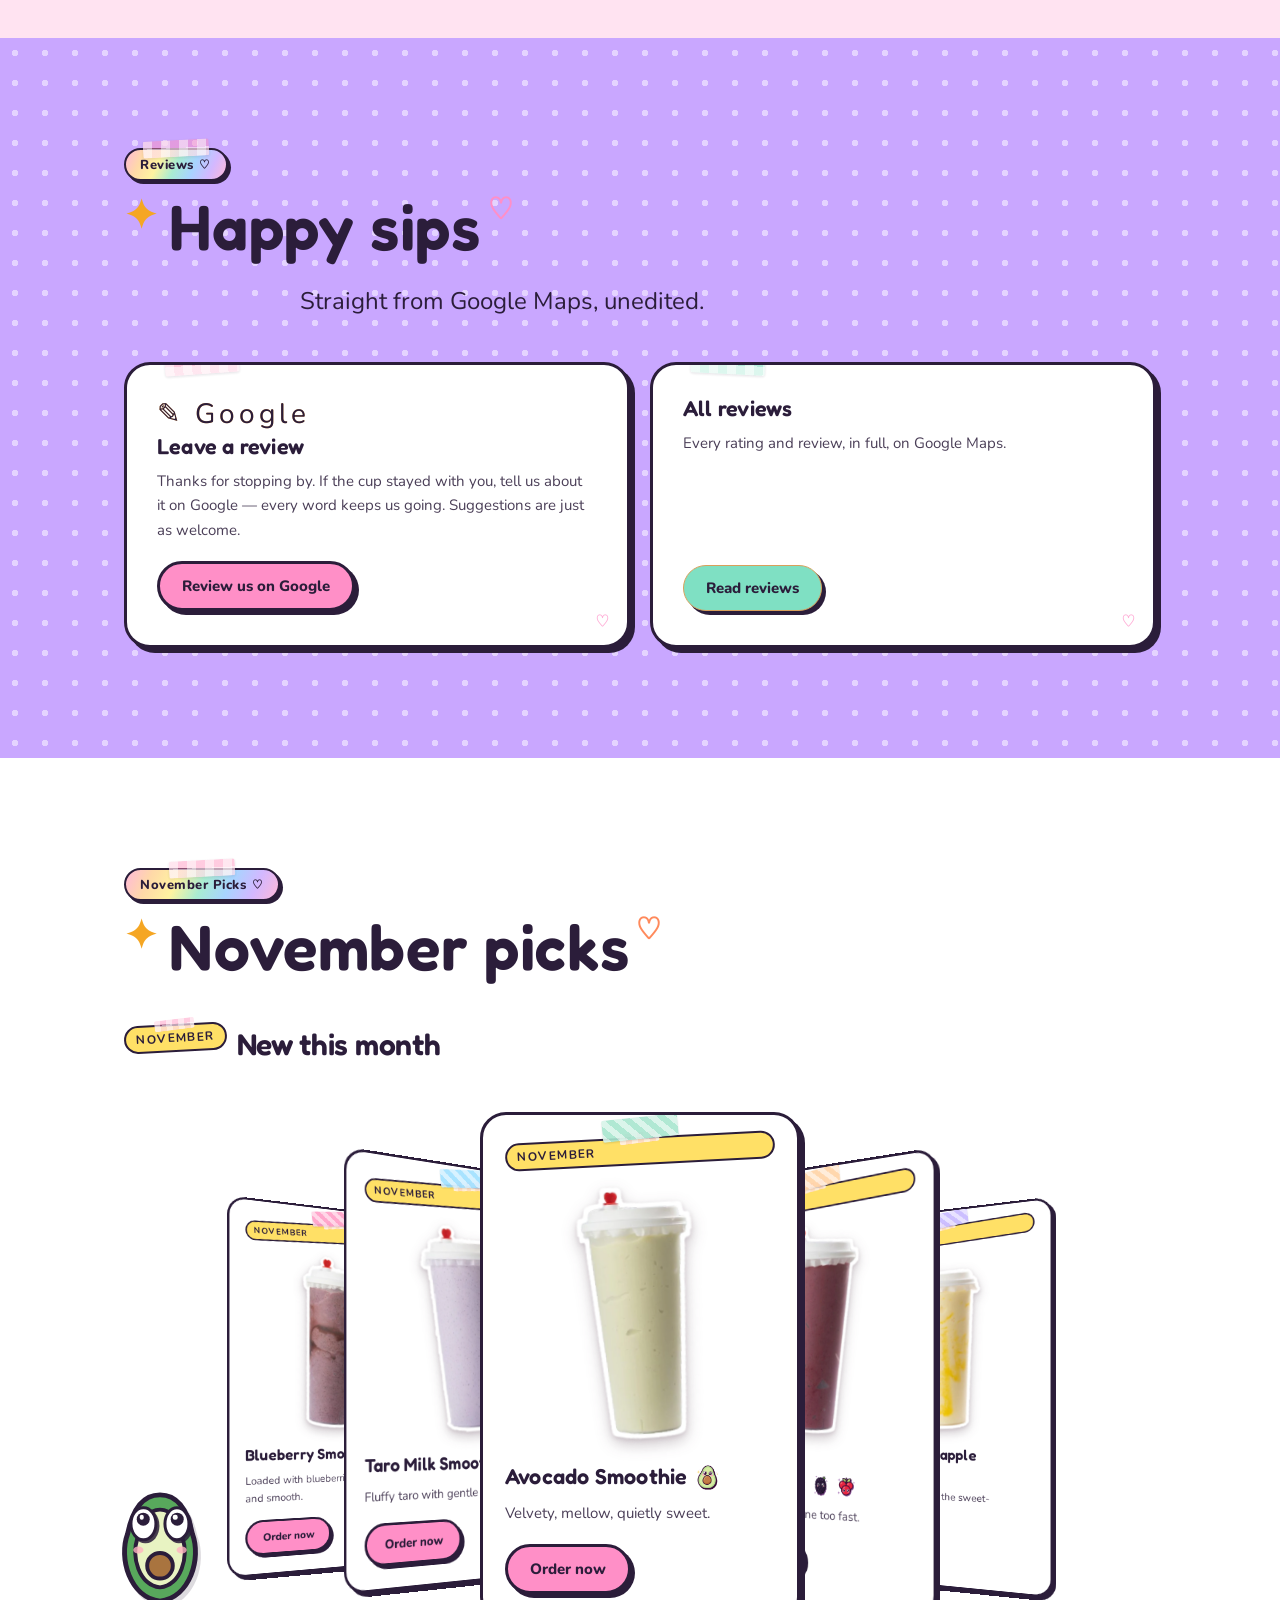
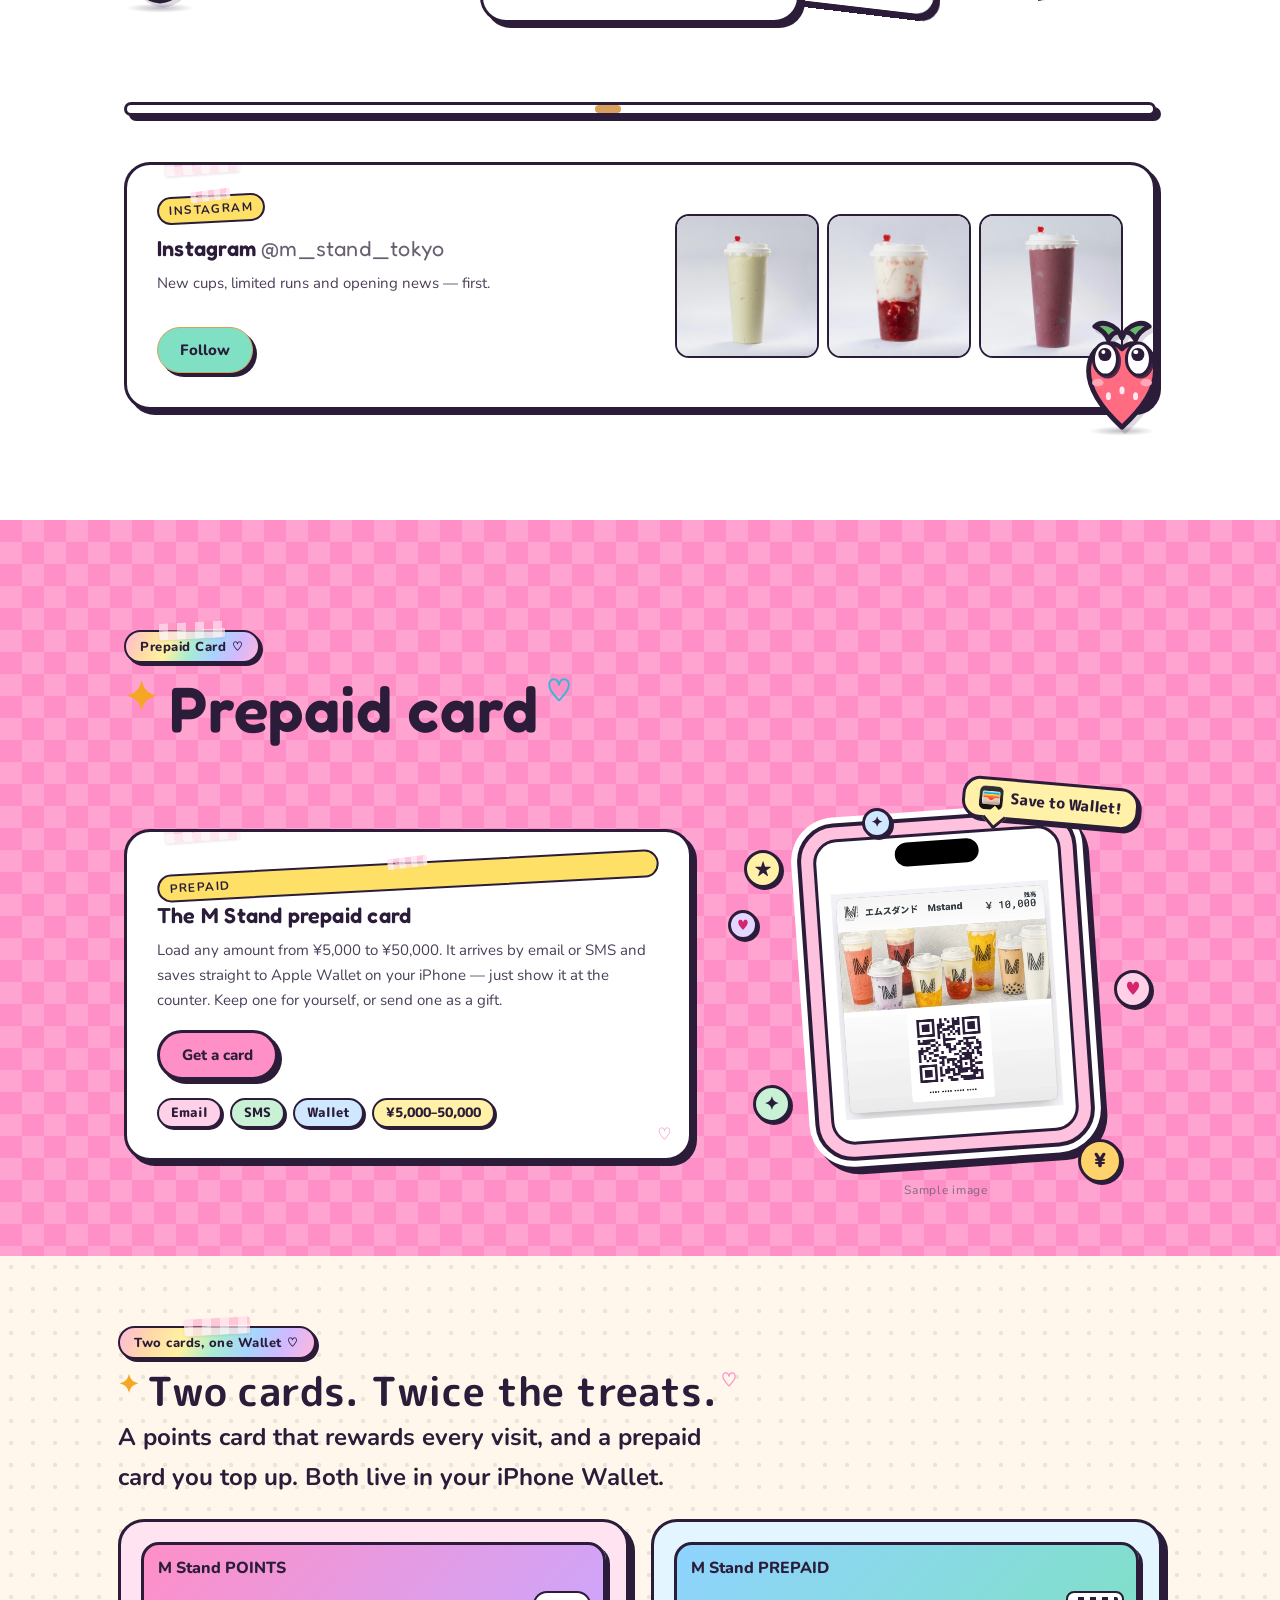
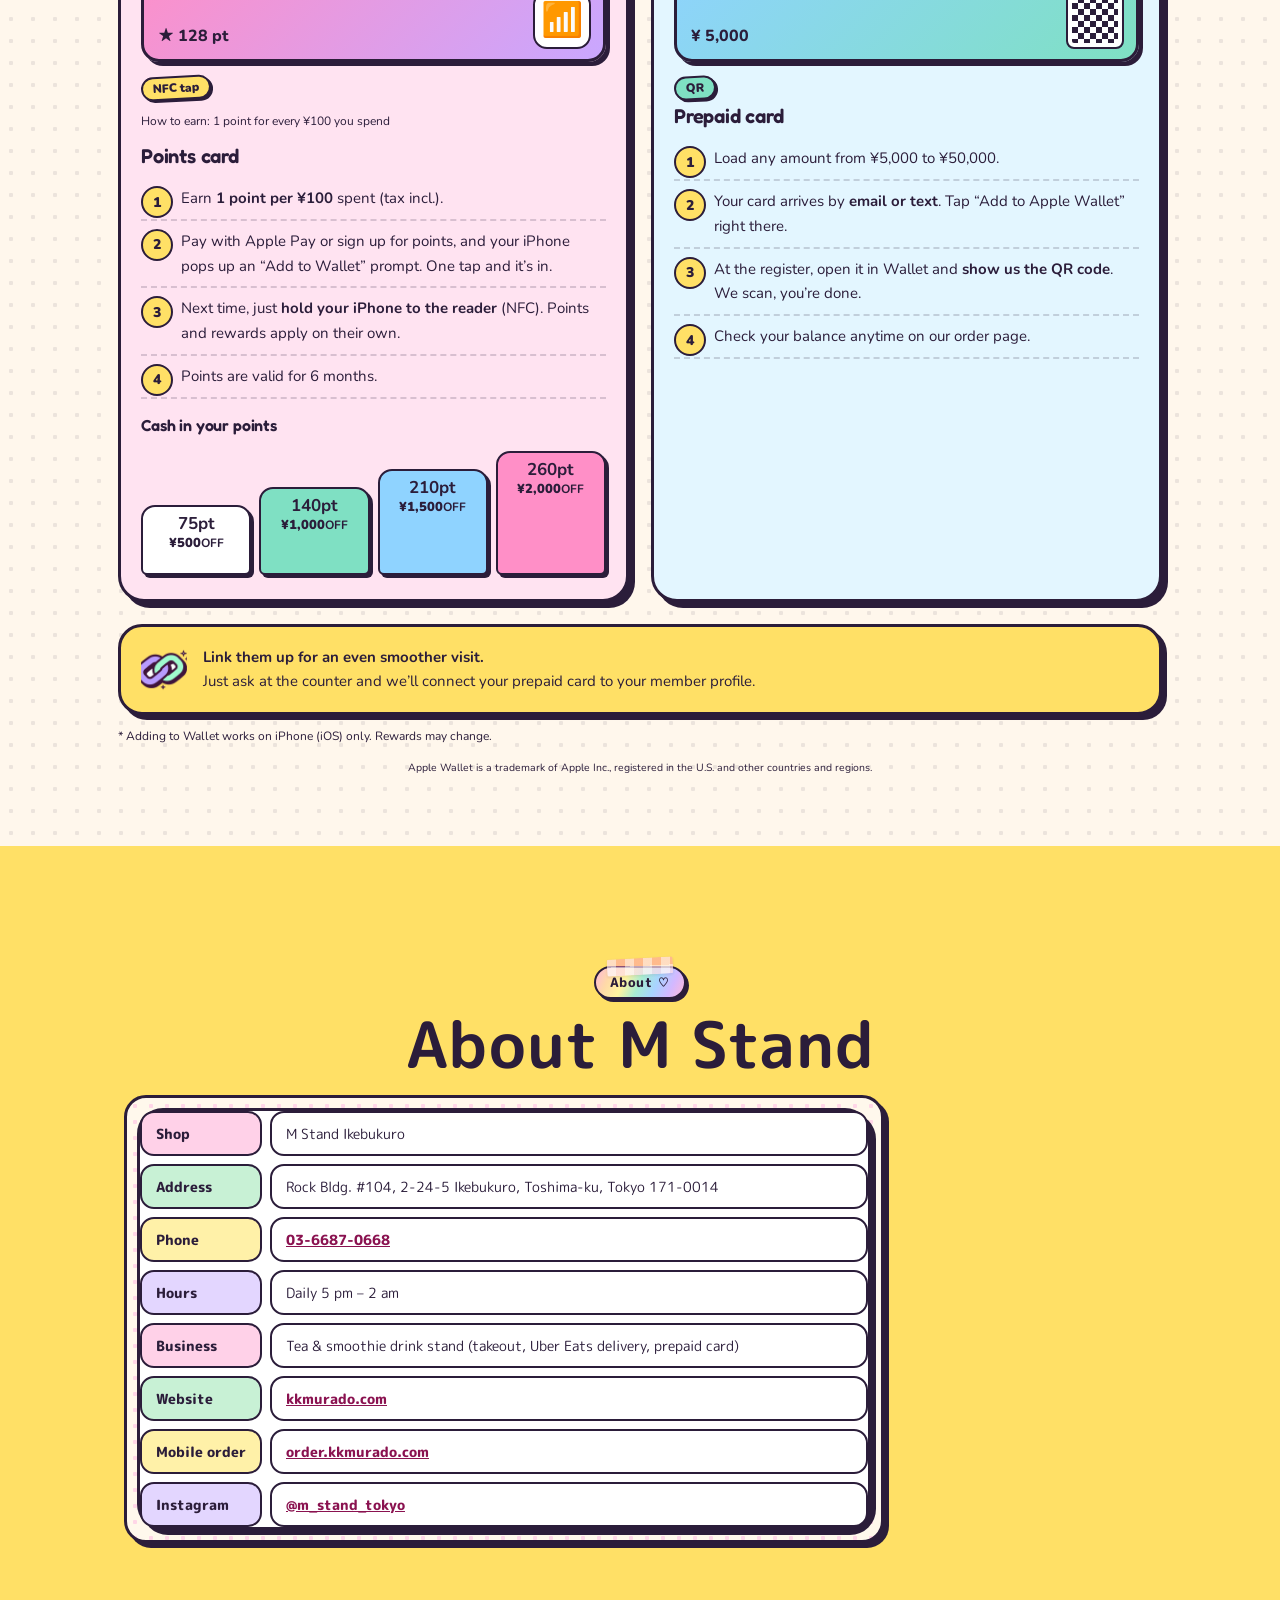
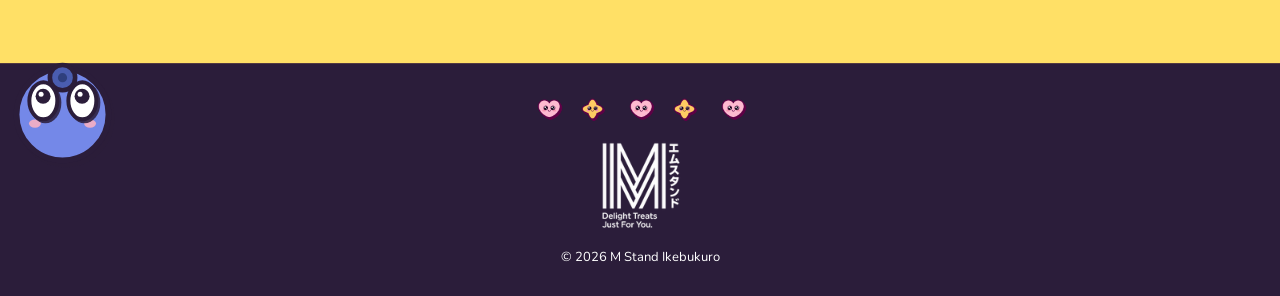
==== commit 82988dbb: "Show v5: character whisks ITSELF (its own bowl+chasen are the props) — no foreign bowl/whisk, no whi" ====
--- a/index.html
+++ b/index.html
@@ -189,7 +189,9 @@
 .mscParade{position:absolute;top:calc(50% + 92px);width:72px;height:72px;object-fit:contain;filter:drop-shadow(0 8px 10px rgba(43,29,58,.3));opacity:0;pointer-events:none}
 #mscBowl{position:absolute;left:50%;top:calc(50% + 38px);transform:translateX(-50%);width:170px;opacity:0;pointer-events:none;filter:drop-shadow(0 10px 12px rgba(43,29,58,.3))}
 #mscWhisk{position:absolute;left:calc(50% + 26px);top:calc(50% - 10px);width:46px;opacity:0;pointer-events:none;transform-origin:50% 10%}
-#mscDrink{position:absolute;left:50%;top:calc(50% - 66px);width:188px;opacity:0;pointer-events:none;transform:translateX(-50%);filter:drop-shadow(0 16px 20px rgba(43,29,58,.3))}
+#mscDrink{position:absolute;left:calc(50% + 66px);top:calc(50% - 66px);width:188px;opacity:0;pointer-events:none;transform:translateX(-50%);filter:drop-shadow(0 16px 20px rgba(43,29,58,.3))}
+#mscFoamG{position:absolute;inset:0;opacity:0;pointer-events:none}
+.mscFoam{position:absolute;border-radius:50%;background:#fff;opacity:0;box-shadow:inset -2px -3px 0 rgba(150,195,130,.35)}
 #mscPuff{position:absolute;left:50%;top:calc(50% + 10px);width:190px;height:190px;margin:-95px 0 0 -95px;border-radius:50%;border:4px solid rgba(255,255,255,.95);background:transparent;opacity:0;pointer-events:none}
 #mscRays{position:absolute;left:50%;top:calc(50% + 10px);width:350px;height:350px;margin:-175px 0 0 -175px;border-radius:50%;background:repeating-conic-gradient(from 0deg,rgba(255,205,92,.6) 0deg 9deg,rgba(255,205,92,0) 9deg 22deg);-webkit-mask-image:radial-gradient(circle,#000 26%,transparent 66%);mask-image:radial-gradient(circle,#000 26%,transparent 66%);opacity:0;pointer-events:none}
 </style>
@@ -248,10 +250,10 @@
 function tone(f,t,dur,type,vol){var o=AC.createOscillator(),g=AC.createGain();o.type=type;o.frequency.value=f;g.gain.setValueAtTime(0.0001,t);g.gain.linearRampToValueAtTime(vol,t+0.02);g.gain.exponentialRampToValueAtTime(0.001,t+dur);o.connect(g);g.connect(songGain);o.start(t);o.stop(t+dur+0.05);}
 function playSong(){try{if(!window.AudioContext&&!window.webkitAudioContext)return;AC=AC||new (window.AudioContext||window.webkitAudioContext)();if(AC.state==='suspended')AC.resume();if(songGain)try{songGain.disconnect();}catch(e){}songGain=AC.createGain();songGain.gain.value=0.05;songGain.connect(AC.destination);var t0=AC.currentTime+0.06;var mel=[523,659,784,659,880,784,659,523,587,659,784,880,784,659,587,523,523,659,784,659,880,784,880,1047,880,784,659,587,523,0,659,784];var bass=[131,175,131,196];for(var i=0;i<mel.length;i++){if(mel[i])tone(mel[i],t0+i*0.21,0.24,'triangle',0.5);if(i%8===0)tone(bass[(i/8)%4],t0+i*0.21,0.5,'sine',0.7);if(i%4===2)tone(1568,t0+i*0.21,0.04,'square',0.05);}var tc=t0+32*0.21;tone(523,tc,1.3,'triangle',0.5);tone(659,tc,1.3,'triangle',0.4);tone(784,tc,1.3,'triangle',0.4);}catch(e){}}
 function later(fn,ms){showTimers.push(setTimeout(fn,ms));}
-var bowl=null,whisk=null,drink=null,puff=null,rays=null;
-function ensureStage(){if(stage)return;stage=document.createElement('div');stage.id='mscStage';perf=document.createElement('img');perf.id='mscPerformer';perf.alt='';f1=document.createElement('img');f1.className='mscFriend';f1.id='mscF1';f1.alt='';f2=document.createElement('img');f2.className='mscFriend';f2.id='mscF2';f2.alt='';stageTxt=document.createElement('div');stageTxt.id='mscStageTxt';stage.appendChild(f1);stage.appendChild(f2);for(var i=0;i<4;i++){var p=document.createElement('img');p.className='mscParade';p.alt='';p.style.left='calc('+(10+i*24)+'% - 36px)';parade.push(p);stage.appendChild(p);}bowl=document.createElement('div');bowl.id='mscBowl';bowl.innerHTML='<svg viewBox="0 0 168 92"><path d="M14 30 h140 c0 30 -18 52 -46 56 l-4 6 h-40 l-4 -6 c-28 -4 -46 -26 -46 -56 z" fill="#fdf3df"/><ellipse cx="84" cy="30" rx="70" ry="13" fill="#8fbc55"/><circle id="mscFoam0" cx="58" cy="27" r="5" fill="#eef6dd"/><circle id="mscFoam1" cx="76" cy="24" r="6.5" fill="#eef6dd"/><circle id="mscFoam2" cx="96" cy="26" r="5" fill="#eef6dd"/><circle id="mscFoam3" cx="110" cy="28" r="4" fill="#eef6dd"/><ellipse cx="84" cy="30" rx="70" ry="13" fill="none" stroke="#d9c9a3" stroke-width="3"/></svg>';whisk=document.createElement('div');whisk.id='mscWhisk';whisk.innerHTML='<svg viewBox="0 0 46 84"><rect x="19" y="2" width="8" height="26" rx="3" fill="#d9b380"/><rect x="12" y="33" width="22" height="5" rx="2" fill="#b98d54"/><path d="M23 28 Q 7 55 6 79" stroke="#e6c88f" stroke-width="2.4" fill="none"/><path d="M23 28 Q 13 55 12 80" stroke="#e6c88f" stroke-width="2.4" fill="none"/><path d="M23 28 Q 19 55 18 81" stroke="#e6c88f" stroke-width="2.4" fill="none"/><path d="M23 28 Q 24 55 24 81" stroke="#e6c88f" stroke-width="2.4" fill="none"/><path d="M23 28 Q 29 55 30 81" stroke="#e6c88f" stroke-width="2.4" fill="none"/><path d="M23 28 Q 35 55 36 80" stroke="#e6c88f" stroke-width="2.4" fill="none"/><path d="M23 28 Q 40 55 41 79" stroke="#e6c88f" stroke-width="2.4" fill="none"/></svg>';drink=document.createElement('img');drink.id='mscDrink';drink.alt='';drink.src='img/cup_matcha_milk.webp';puff=document.createElement('div');puff.id='mscPuff';rays=document.createElement('div');rays.id='mscRays';stage.appendChild(rays);stage.appendChild(drink);stage.appendChild(perf);stage.appendChild(bowl);stage.appendChild(whisk);stage.appendChild(puff);stage.appendChild(stageTxt);document.body.appendChild(stage);stage.addEventListener('click',endShow);}
+var bowl=null,whisk=null,drink=null,puff=null,rays=null,foamG=null;
+function ensureStage(){if(stage)return;stage=document.createElement('div');stage.id='mscStage';perf=document.createElement('img');perf.id='mscPerformer';perf.alt='';f1=document.createElement('img');f1.className='mscFriend';f1.id='mscF1';f1.alt='';f2=document.createElement('img');f2.className='mscFriend';f2.id='mscF2';f2.alt='';stageTxt=document.createElement('div');stageTxt.id='mscStageTxt';stage.appendChild(f1);stage.appendChild(f2);for(var i=0;i<4;i++){var p=document.createElement('img');p.className='mscParade';p.alt='';p.style.left='calc('+(10+i*24)+'% - 36px)';parade.push(p);stage.appendChild(p);}bowl=document.createElement('div');bowl.id='mscBowl';bowl.innerHTML='<svg viewBox="0 0 168 92"><path d="M14 30 h140 c0 30 -18 52 -46 56 l-4 6 h-40 l-4 -6 c-28 -4 -46 -26 -46 -56 z" fill="#fdf3df"/><ellipse cx="84" cy="30" rx="70" ry="13" fill="#8fbc55"/><circle id="mscFoam0" cx="58" cy="27" r="5" fill="#eef6dd"/><circle id="mscFoam1" cx="76" cy="24" r="6.5" fill="#eef6dd"/><circle id="mscFoam2" cx="96" cy="26" r="5" fill="#eef6dd"/><circle id="mscFoam3" cx="110" cy="28" r="4" fill="#eef6dd"/><ellipse cx="84" cy="30" rx="70" ry="13" fill="none" stroke="#d9c9a3" stroke-width="3"/></svg>';whisk=document.createElement('div');whisk.id='mscWhisk';whisk.innerHTML='<svg viewBox="0 0 46 84"><rect x="19" y="2" width="8" height="26" rx="3" fill="#d9b380"/><rect x="12" y="33" width="22" height="5" rx="2" fill="#b98d54"/><path d="M23 28 Q 7 55 6 79" stroke="#e6c88f" stroke-width="2.4" fill="none"/><path d="M23 28 Q 13 55 12 80" stroke="#e6c88f" stroke-width="2.4" fill="none"/><path d="M23 28 Q 19 55 18 81" stroke="#e6c88f" stroke-width="2.4" fill="none"/><path d="M23 28 Q 24 55 24 81" stroke="#e6c88f" stroke-width="2.4" fill="none"/><path d="M23 28 Q 29 55 30 81" stroke="#e6c88f" stroke-width="2.4" fill="none"/><path d="M23 28 Q 35 55 36 80" stroke="#e6c88f" stroke-width="2.4" fill="none"/><path d="M23 28 Q 40 55 41 79" stroke="#e6c88f" stroke-width="2.4" fill="none"/></svg>';drink=document.createElement('img');drink.id='mscDrink';drink.alt='';drink.src='img/cup_matcha_milk.webp';puff=document.createElement('div');puff.id='mscPuff';rays=document.createElement('div');rays.id='mscRays';foamG=document.createElement('div');foamG.id='mscFoamG';var fpos=[[-38,-88,15],[-12,-97,19],[16,-95,16],[38,-86,12]];for(var fi=0;fi<4;fi++){var fc=document.createElement('div');fc.className='mscFoam';fc.id='mscFoam'+fi;fc.style.left='calc(50% + '+fpos[fi][0]+'px)';fc.style.top='calc(50% + '+fpos[fi][1]+'px)';fc.style.width=fpos[fi][2]+'px';fc.style.height=fpos[fi][2]+'px';foamG.appendChild(fc);}stage.appendChild(rays);stage.appendChild(drink);stage.appendChild(perf);stage.appendChild(foamG);stage.appendChild(stageTxt);document.body.appendChild(stage);stage.addEventListener('click',endShow);}
 function anim(el,frames,opt){if(el&&el.animate){try{return el.animate(frames,opt);}catch(e){}}return null;}
-function endShow(){showTimers.forEach(clearTimeout);showTimers=[];if(songGain&&AC)try{songGain.gain.cancelScheduledValues(AC.currentTime);songGain.gain.setTargetAtTime(0.0001,AC.currentTime,0.08);}catch(e){}var wasOn=stage&&stage.classList.contains('on');if(stage)stage.classList.remove('on');pet.style.visibility='';stageBusy=false;[perf,f1,f2,bowl,whisk,drink,puff,rays].concat(parade).forEach(function(el){if(el&&el.getAnimations)try{el.getAnimations().forEach(function(a){a.cancel();});}catch(e){}if(el&&el!==perf)el.style.opacity='0';});if(wasOn)say(pick());}
+function endShow(){showTimers.forEach(clearTimeout);showTimers=[];if(songGain&&AC)try{songGain.gain.cancelScheduledValues(AC.currentTime);songGain.gain.setTargetAtTime(0.0001,AC.currentTime,0.08);}catch(e){}var wasOn=stage&&stage.classList.contains('on');if(stage)stage.classList.remove('on');pet.style.visibility='';stageBusy=false;[perf,f1,f2,drink,rays,foamG].concat(parade).forEach(function(el){if(el&&el.getAnimations)try{el.getAnimations().forEach(function(a){a.cancel();});}catch(e){}if(el&&el!==perf)el.style.opacity='0';});if(wasOn)say(pick());}
 function stageSparkles(n,big){var cols=['#ffd166','#ff8fab','#a3c585','#7cc7ff'];for(var i=0;i<(n||14);i++){var sp=document.createElement('span');sp.className='mscSp';sp.style.background=cols[i%4];var R=big?320:170;sp.style.setProperty('--dx',(Math.random()*2*R-R).toFixed(0)+'px');sp.style.setProperty('--dy',(Math.random()*260-210).toFixed(0)+'px');stage.appendChild(sp);(function(el){setTimeout(function(){el.remove();},850);})(sp);}}
 var WHISK={ja:'シャカシャカ…いい香り！',zh:'唰唰唰…好香！',en:'Whisk whisk… smells great!',ko:'사각사각… 향기 좋다!'};
 var MADE={ja:'できたて抹茶、できたよ！',zh:'现打抹茶做好啦！',en:'Fresh matcha is ready!',ko:'갓 만든 말차 완성!'};
@@ -260,17 +262,18 @@
 perf.src=OPEN;stageTxt.textContent=SECRET[L()];pet.style.visibility='hidden';
 stage.classList.remove('on');void stage.offsetWidth;stage.classList.add('on');
 anim(perf,[{transform:'translate('+dx+'px,'+dy+'px) scale(.3)',opacity:.4},{transform:'translate(0,0) scale(1)',opacity:1}],{duration:650,easing:'cubic-bezier(.34,1.3,.64,1)',fill:'backwards'});
-later(function(){stageSparkles(8);anim(bowl,[{transform:'translateX(-50%) scale(.6)',opacity:0},{transform:'translateX(-50%) scale(1)',opacity:1}],{duration:380,easing:'cubic-bezier(.34,1.4,.64,1)',fill:'forwards'});},550);
-later(function(){stageTxt.textContent=WHISK[L()];anim(whisk,[{transform:'scale(.5)',opacity:0},{transform:'scale(1)',opacity:1}],{duration:260,easing:'cubic-bezier(.34,1.4,.64,1)',fill:'forwards'});},850);
-later(function(){anim(whisk,[{transform:'translateX(-9px) rotate(-4deg)'},{transform:'translateX(9px) rotate(4deg)'}],{duration:95,iterations:26,direction:'alternate',easing:'ease-in-out'});anim(perf,[{transform:'translateY(10px) rotate(0deg)'},{transform:'translateY(12px) rotate(-2.4deg)'},{transform:'translateY(10px) rotate(2.4deg)'}],{duration:360,iterations:7,direction:'alternate',easing:'ease-in-out'});for(var i=0;i<4;i++){(function(i){later(function(){var fm=document.getElementById('mscFoam'+i);if(fm){fm.style.transformBox='fill-box';fm.style.transformOrigin='center';anim(fm,[{transform:'scale(.3)',opacity:.4},{transform:'scale(1.15)',opacity:1},{transform:'scale(.95)',opacity:1}],{duration:420,easing:'ease-out',fill:'forwards'});}},i*480);})(i);}},1000);
+later(function(){stageSparkles(8);},550);
+later(function(){stageTxt.textContent=WHISK[L()];foamG.style.opacity='1';for(var k=0;k<4;k++){var ff=document.getElementById('mscFoam'+k);if(ff){ff.getAnimations().forEach(function(a){a.cancel();});ff.style.opacity='0';}}},800);
+later(function(){anim(perf,[{transform:'translate(5px,10px) rotate(1.3deg)'},{transform:'translate(-5px,10px) rotate(-1.3deg)'}],{duration:70,iterations:30,direction:'alternate',easing:'ease-in-out'});anim(foamG,[{transform:'translateX(5px)'},{transform:'translateX(-5px)'}],{duration:70,iterations:30,direction:'alternate',easing:'ease-in-out'});for(var i=0;i<4;i++){(function(i){later(function(){var fm=document.getElementById('mscFoam'+i);if(fm){anim(fm,[{transform:'translate(-50%,-50%) scale(.2)',opacity:0},{transform:'translate(-50%,-50%) scale(1.15)',opacity:.95,offset:.7},{transform:'translate(-50%,-50%) scale(1)',opacity:.95}],{duration:420,easing:'ease-out',fill:'forwards'});}},i*480);})(i);}},1000);
 later(function(){stageSparkles(6);},2100);
-later(function(){anim(whisk,[{transform:'translateY(0) rotate(0deg)'},{transform:'translateY(-30px) rotate(-14deg)'}],{duration:360,easing:'ease-out',fill:'forwards'});},3550);
-later(function(){puff.style.opacity='1';anim(puff,[{transform:'scale(.45)',opacity:.95},{transform:'scale(1.35)',opacity:0}],{duration:520,easing:'ease-out'});rays.style.opacity='1';anim(rays,[{transform:'scale(.5) rotate(0deg)',opacity:0},{transform:'scale(1) rotate(14deg)',opacity:.95}],{duration:520,easing:'ease-out',fill:'forwards'});anim(rays,[{transform:'rotate(14deg)'},{transform:'rotate(74deg)'}],{duration:2600,delay:520,easing:'linear'});stageSparkles(16,1);anim(bowl,[{transform:'translateX(-50%) scale(1)',opacity:1},{transform:'translateX(-50%) scale(.55)',opacity:0}],{duration:220,easing:'ease-in',fill:'forwards'});anim(whisk,[{opacity:1},{opacity:0}],{duration:200,fill:'forwards'});},4000);
-later(function(){drink.style.opacity='1';anim(drink,[{transform:'translateX(-50%) scale(.45)',opacity:0},{transform:'translateX(-50%) scale(1.07)',opacity:1,offset:.62},{transform:'translateX(-50%) scale(.97)',opacity:1,offset:.8},{transform:'translateX(-50%) scale(1)',opacity:1}],{duration:560,easing:'ease-out',fill:'forwards'});anim(perf,[{transform:'translate(0,0) scale(1)'},{transform:'translate(-148px,98px) scale(.42)'}],{duration:520,easing:'cubic-bezier(.34,1.3,.64,1)',fill:'forwards'});stageTxt.textContent=MADE[L()];},4250);
-later(function(){anim(drink,[{transform:'translateX(-50%) translateY(0)'},{transform:'translateX(-50%) translateY(-7px)'},{transform:'translateX(-50%) translateY(0)'}],{duration:640,easing:'ease-in-out',iterations:2});},4950);
+later(function(){anim(perf,[{transform:'translateY(0) scale(1,1)'},{transform:'translateY(4px) scale(1.08,.9)',offset:.35},{transform:'translateY(-16px) scale(.96,1.05)',offset:.65},{transform:'translateY(0) scale(1,1)'}],{duration:340,iterations:2,easing:'ease-in-out'});},3550);
+later(function(){anim(foamG,[{opacity:1},{opacity:0}],{duration:300,fill:'forwards'});rays.style.opacity='1';anim(rays,[{transform:'scale(.5) rotate(0deg)',opacity:0},{transform:'scale(1) rotate(14deg)',opacity:.95}],{duration:520,easing:'ease-out',fill:'forwards'});anim(rays,[{transform:'rotate(14deg)'},{transform:'rotate(74deg)'}],{duration:2600,delay:520,easing:'linear'});anim(perf,[{transform:'translateX(0)'},{transform:'translateX(-56px)'}],{duration:420,easing:'cubic-bezier(.34,1.3,.64,1)',fill:'forwards'});stageSparkles(16,1);},4000);
+later(function(){drink.style.opacity='1';anim(drink,[{transform:'translateX(-50%) scale(.45)',opacity:0},{transform:'translateX(-50%) scale(1.07)',opacity:1,offset:.62},{transform:'translateX(-50%) scale(.97)',opacity:1,offset:.8},{transform:'translateX(-50%) scale(1)',opacity:1}],{duration:560,easing:'ease-out',fill:'forwards'});stageTxt.textContent=MADE[L()];},4250);
+later(function(){anim(drink,[{transform:'translateX(-50%) translateY(0)'},{transform:'translateX(-50%) translateY(-7px)'},{transform:'translateX(-50%) translateY(0)'}],{duration:640,easing:'ease-in-out',iterations:2});anim(perf,[{transform:'translateX(-56px) rotate(0deg)'},{transform:'translateX(-56px) rotate(-3deg)',offset:.5},{transform:'translateX(-56px) rotate(0deg)'}],{duration:460,easing:'ease-in-out'});},4950);
 later(function(){stageTxt.textContent=THANKS[L()];stageSparkles(16,1);},5450);
 later(function(){stageSparkles(12,1);},6000);
-later(function(){anim(rays,[{opacity:.95},{opacity:0}],{duration:500,fill:'forwards'});},6300);later(function(){anim(drink,[{opacity:1},{opacity:0}],{duration:380,fill:'forwards'});anim(perf,[{transform:'translate(-148px,98px) scale(.42)',opacity:1},{transform:'translate('+dx+'px,'+dy+'px) scale(.3)',opacity:.4}],{duration:640,easing:'cubic-bezier(.5,0,.8,.4)',fill:'forwards'});},6600);
+later(function(){anim(rays,[{opacity:.95},{opacity:0}],{duration:500,fill:'forwards'});},6300);
+later(function(){anim(drink,[{opacity:1},{opacity:0}],{duration:380,fill:'forwards'});anim(perf,[{transform:'translate(-56px,0) scale(1)',opacity:1},{transform:'translate('+dx+'px,'+dy+'px) scale(.3)',opacity:.4}],{duration:640,easing:'cubic-bezier(.5,0,.8,.4)',fill:'forwards'});},6600);
 later(endShow,7350);}
 function kick(){tapN++;if(tapTimer)clearTimeout(tapTimer);tapTimer=setTimeout(function(){tapN=0;},/msctest/.test(location.search)?5000:1100);if(tapN>=5){tapN=0;if(tapTimer)clearTimeout(tapTimer);dance();return;}var s;if(!cdSaid&&st&&st.state==='closed'&&st.minsToOpen!=null){cdSaid=true;s=cdLine();}else s=pick();if(reduced){say(s);return;}vy-=7;hv+=130;if(!raf)raf=requestAnimationFrame(loop);say(s);}
 var lastPK=0;btn.addEventListener('pointerdown',function(){lastPK=Date.now();kick();});btn.addEventListener('click',function(){if(Date.now()-lastPK>450)kick();});
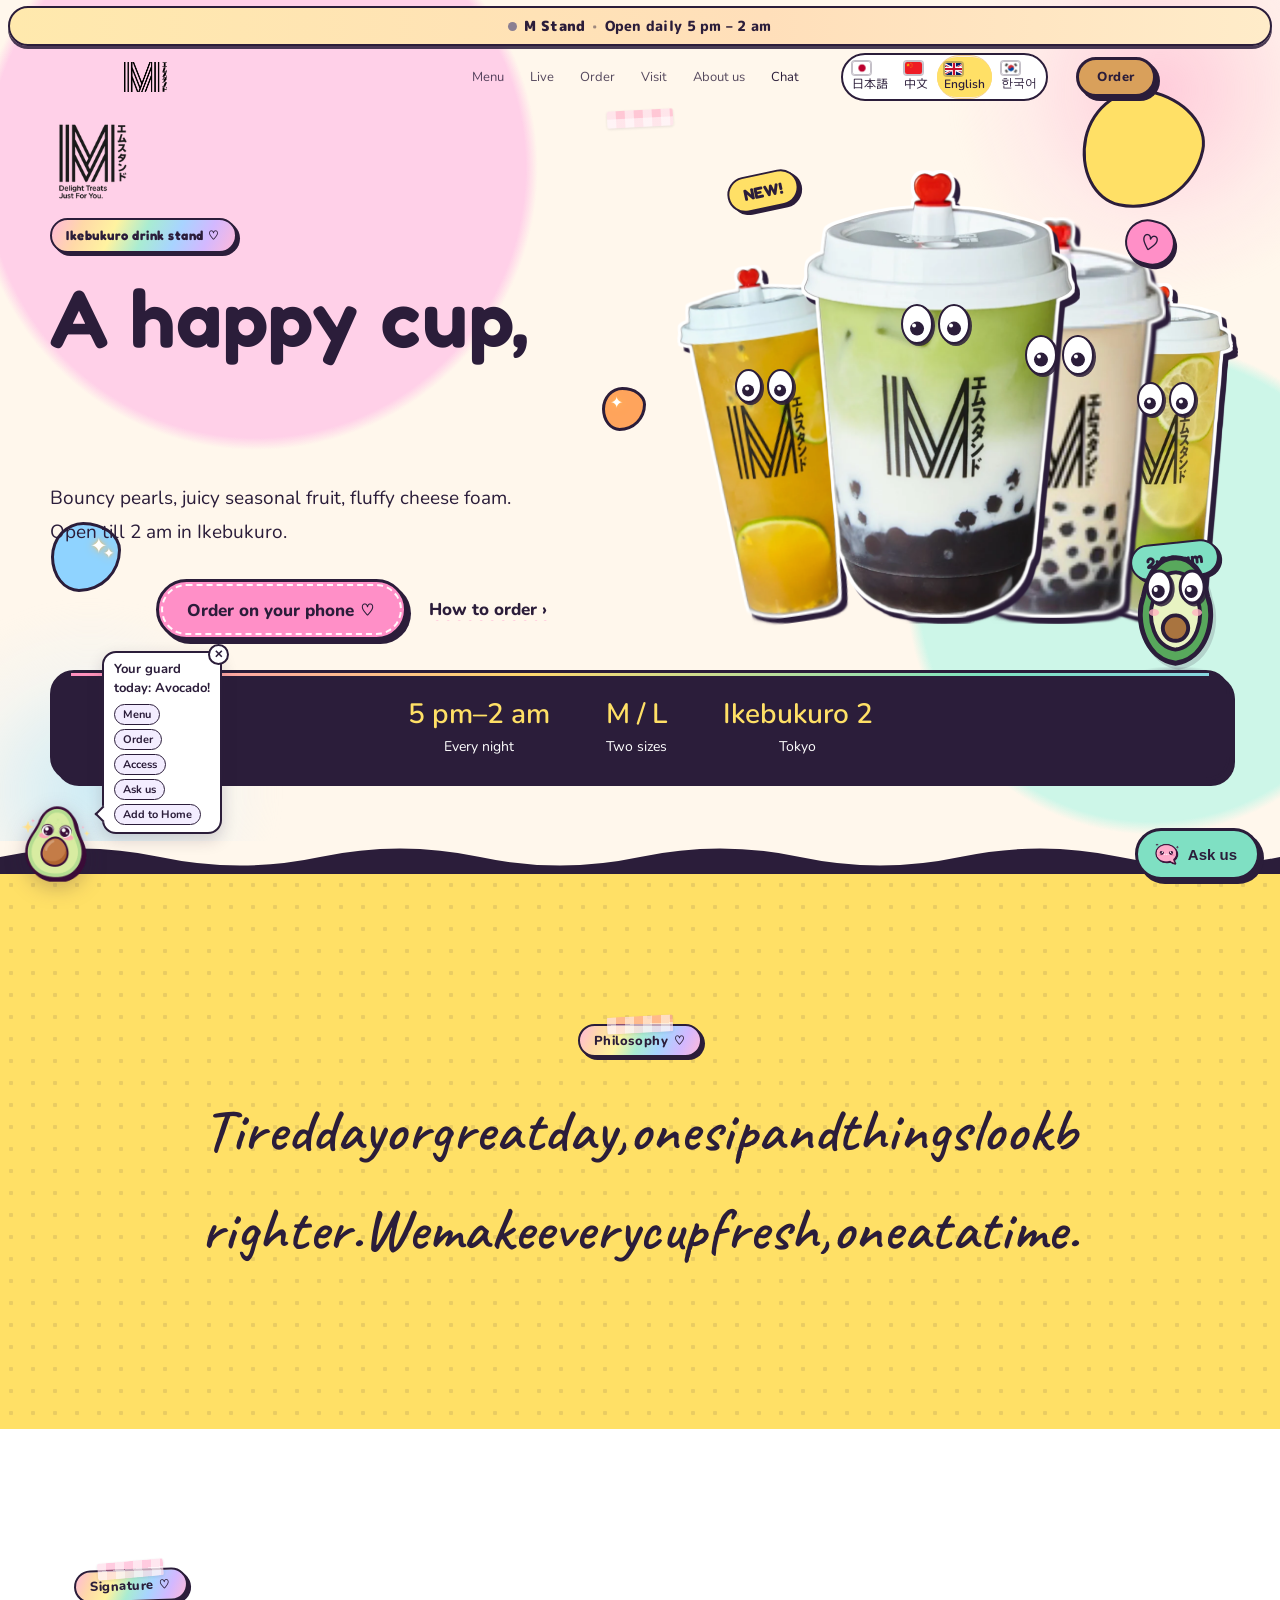
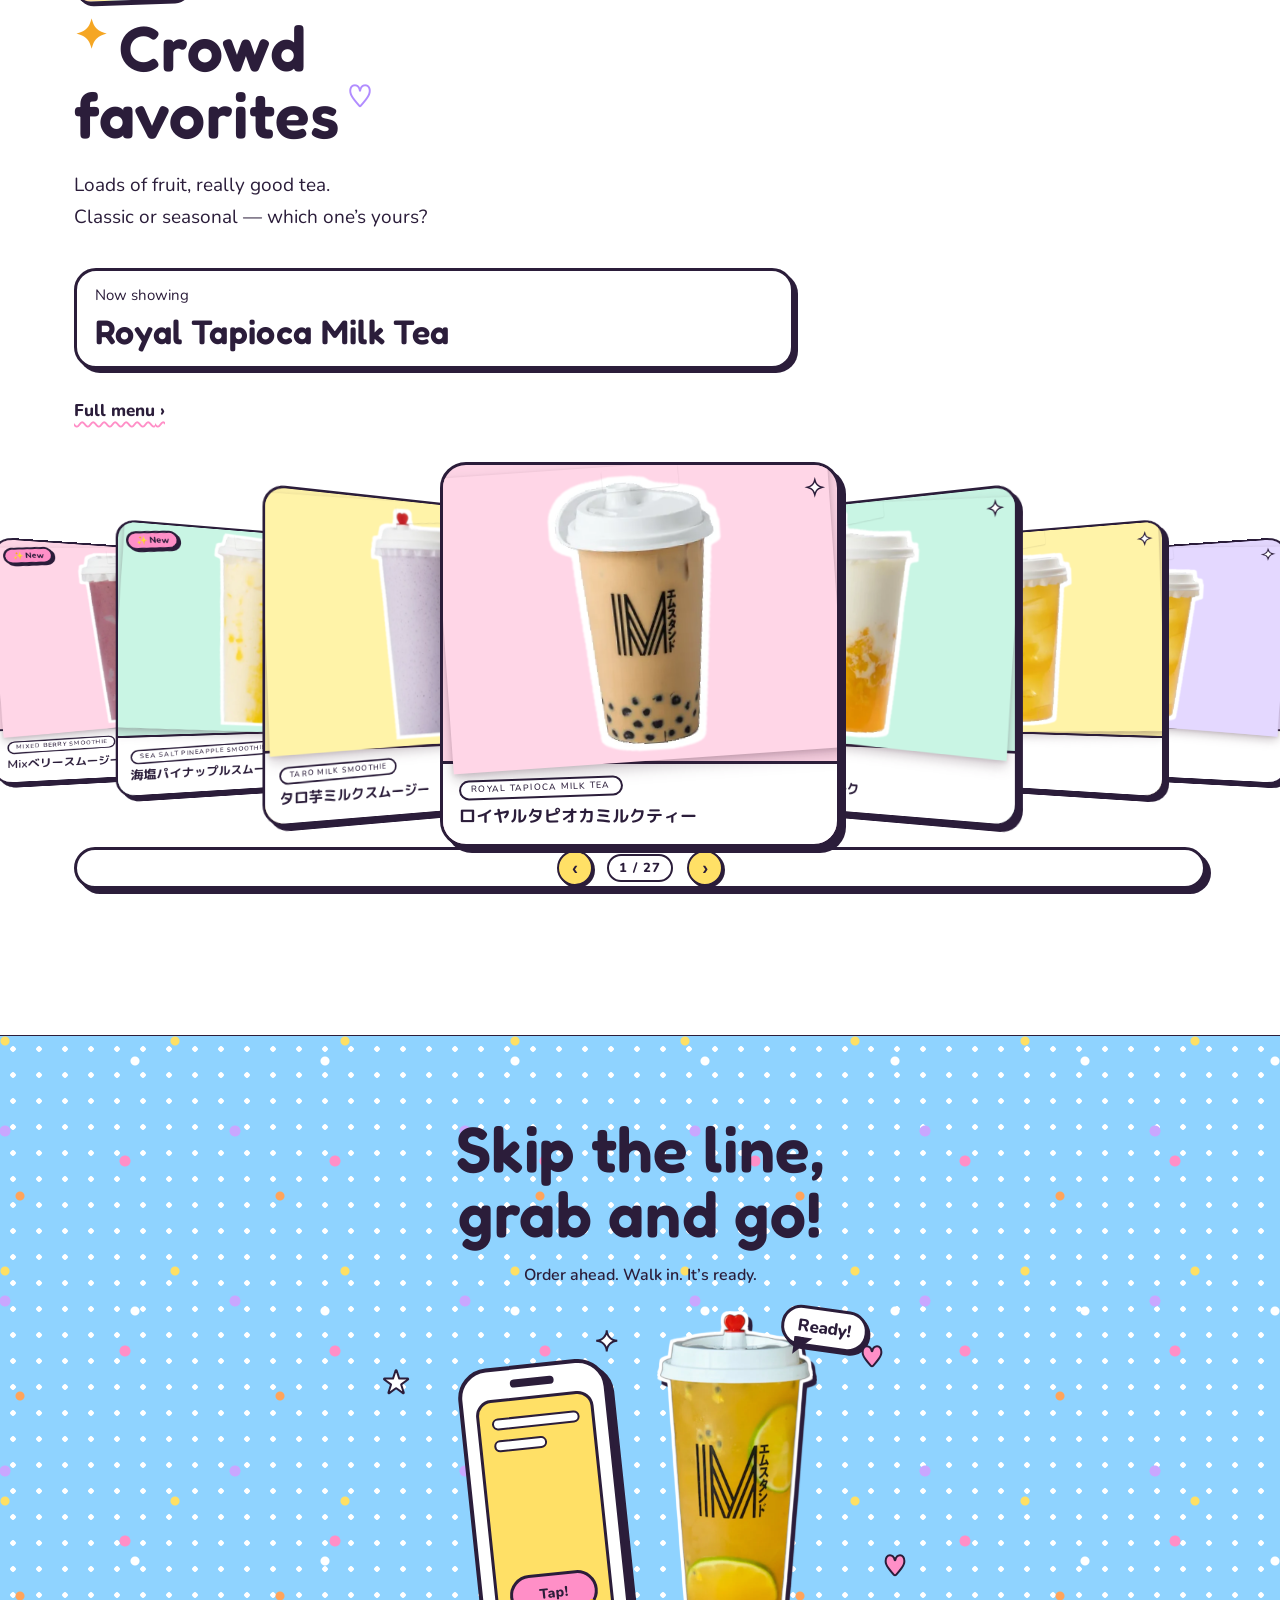
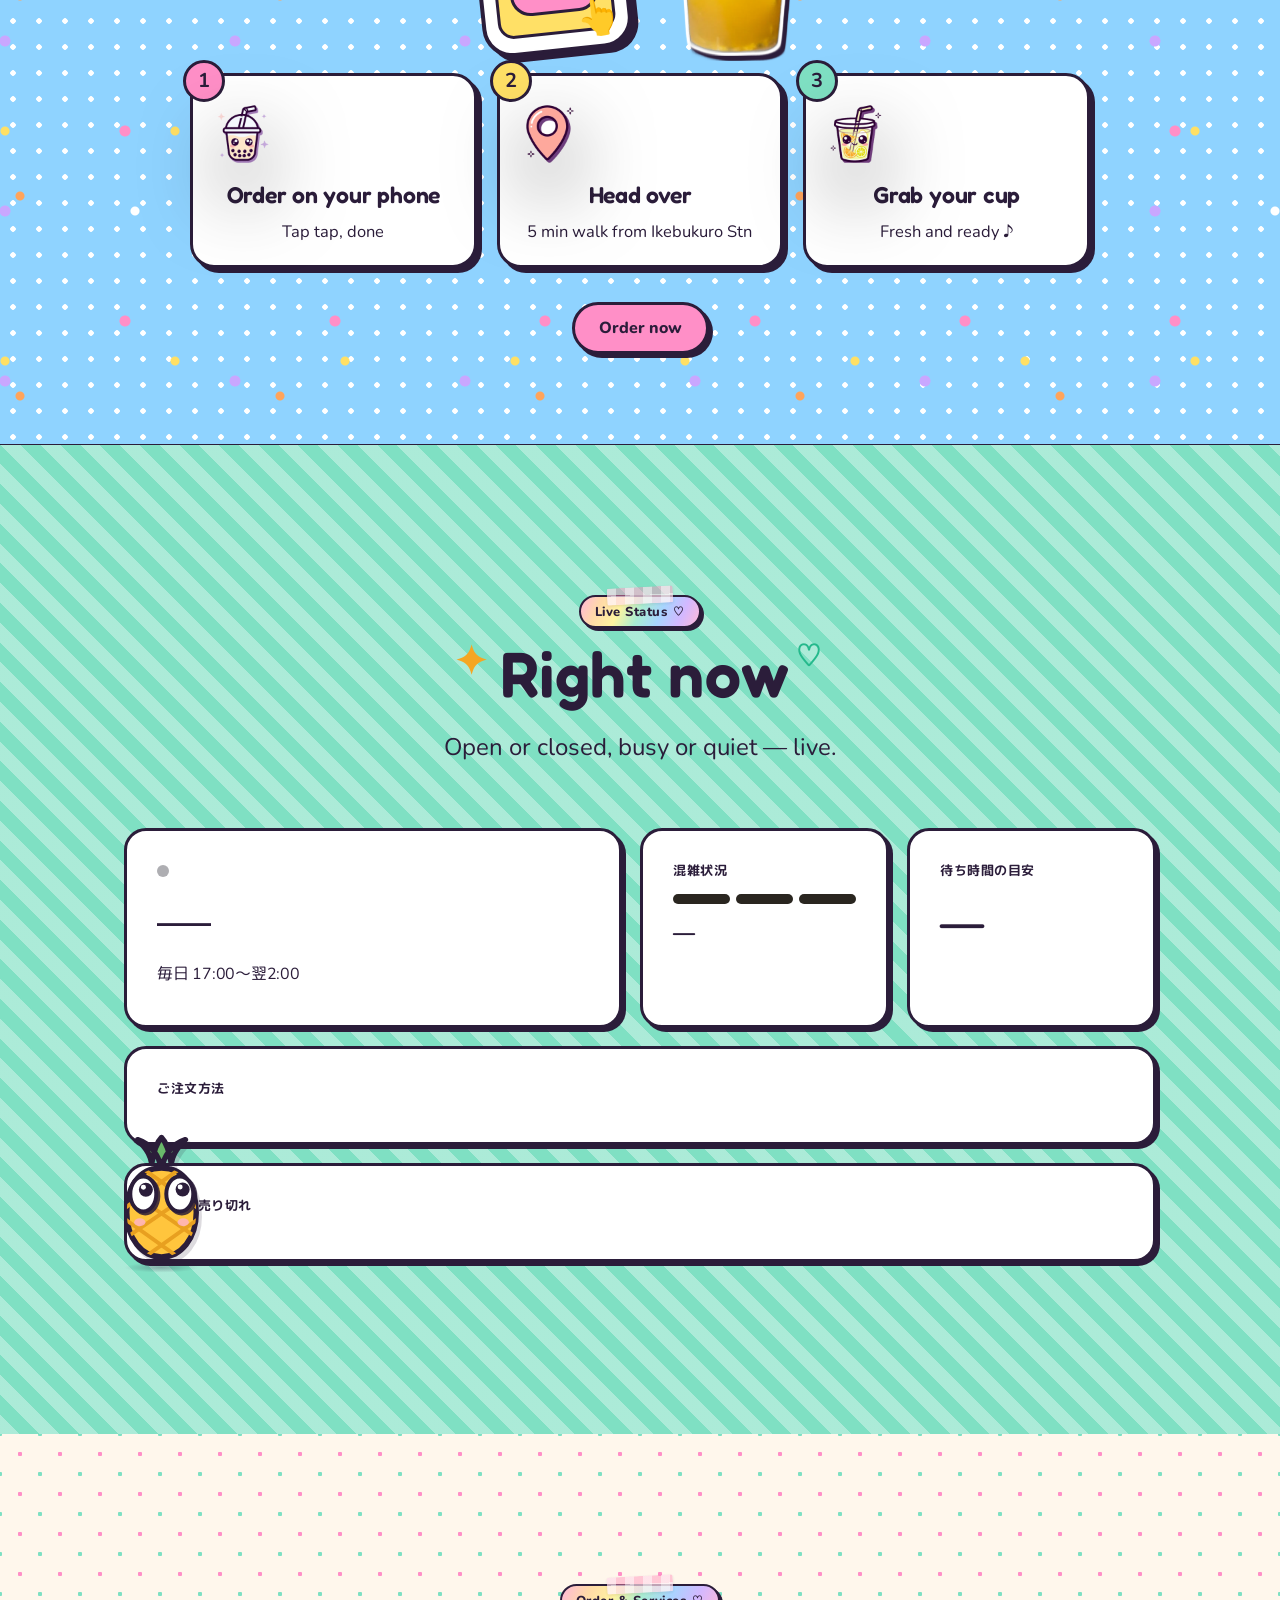
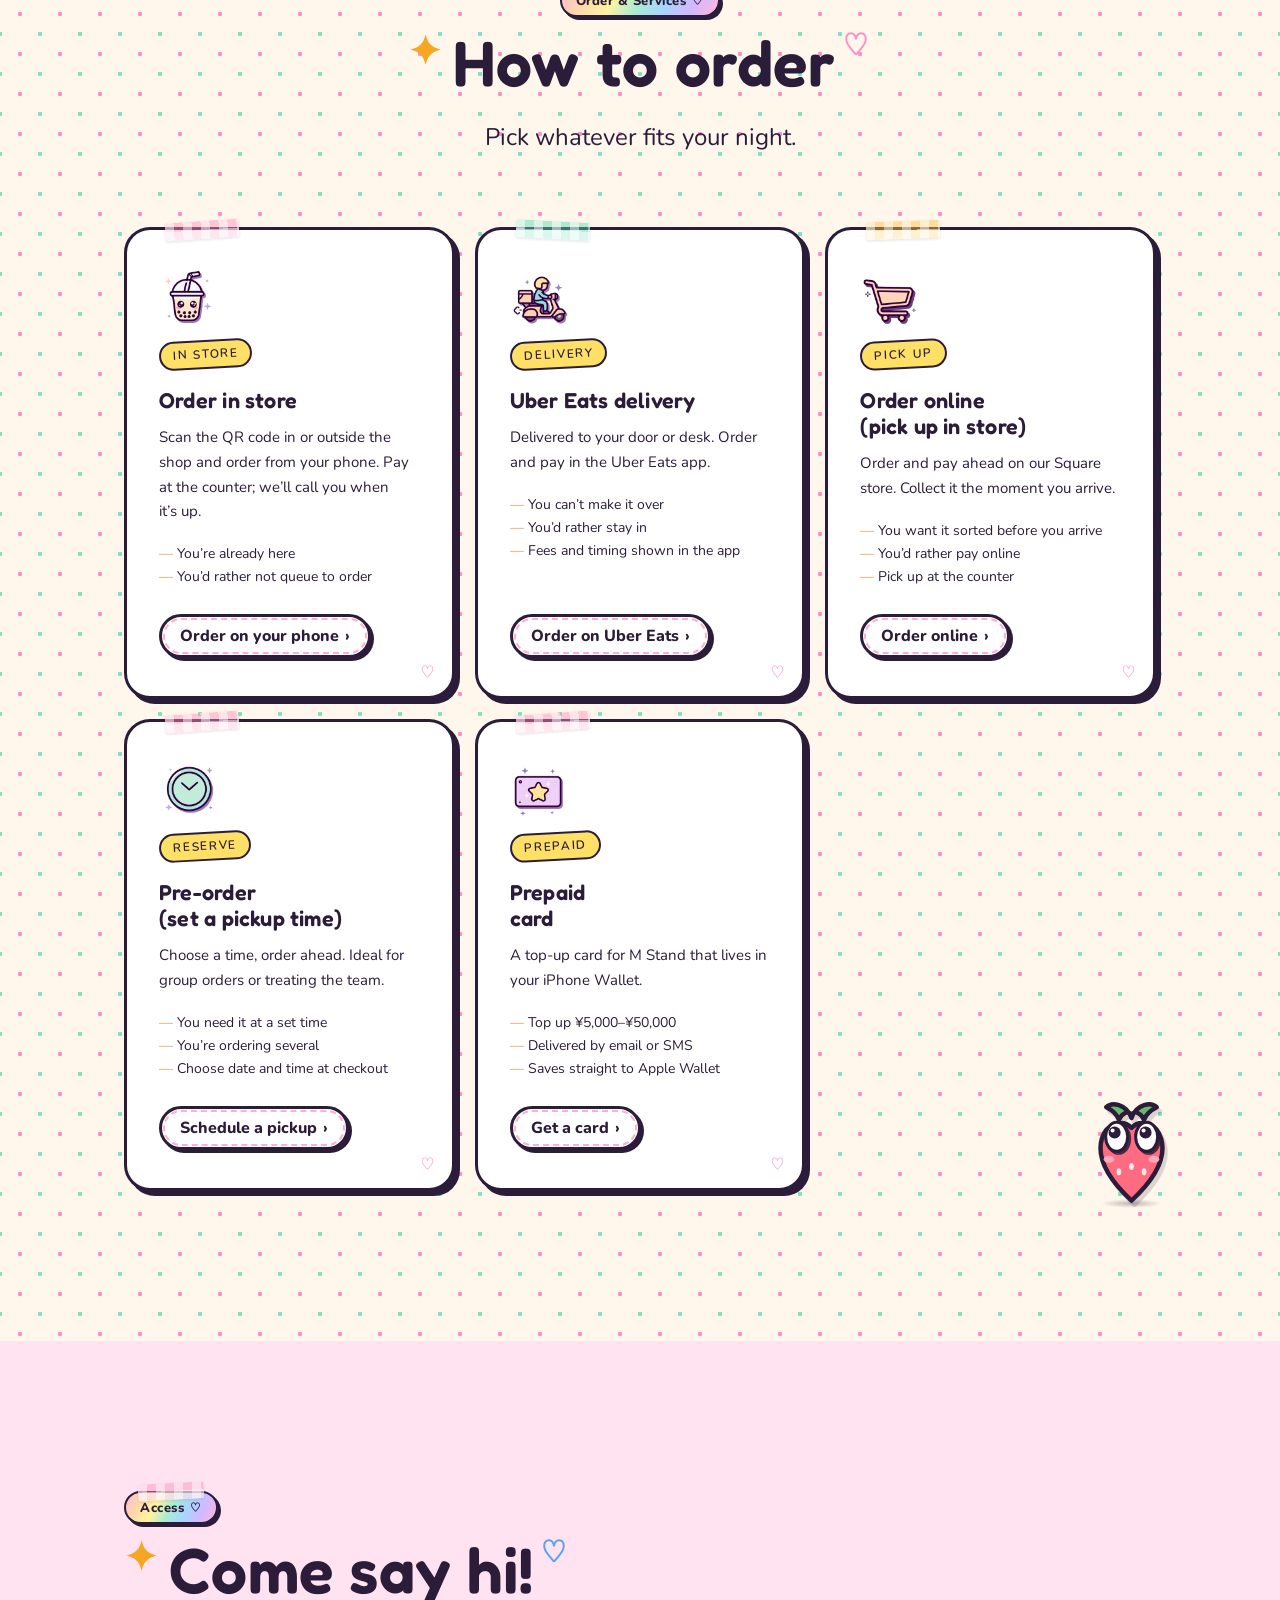
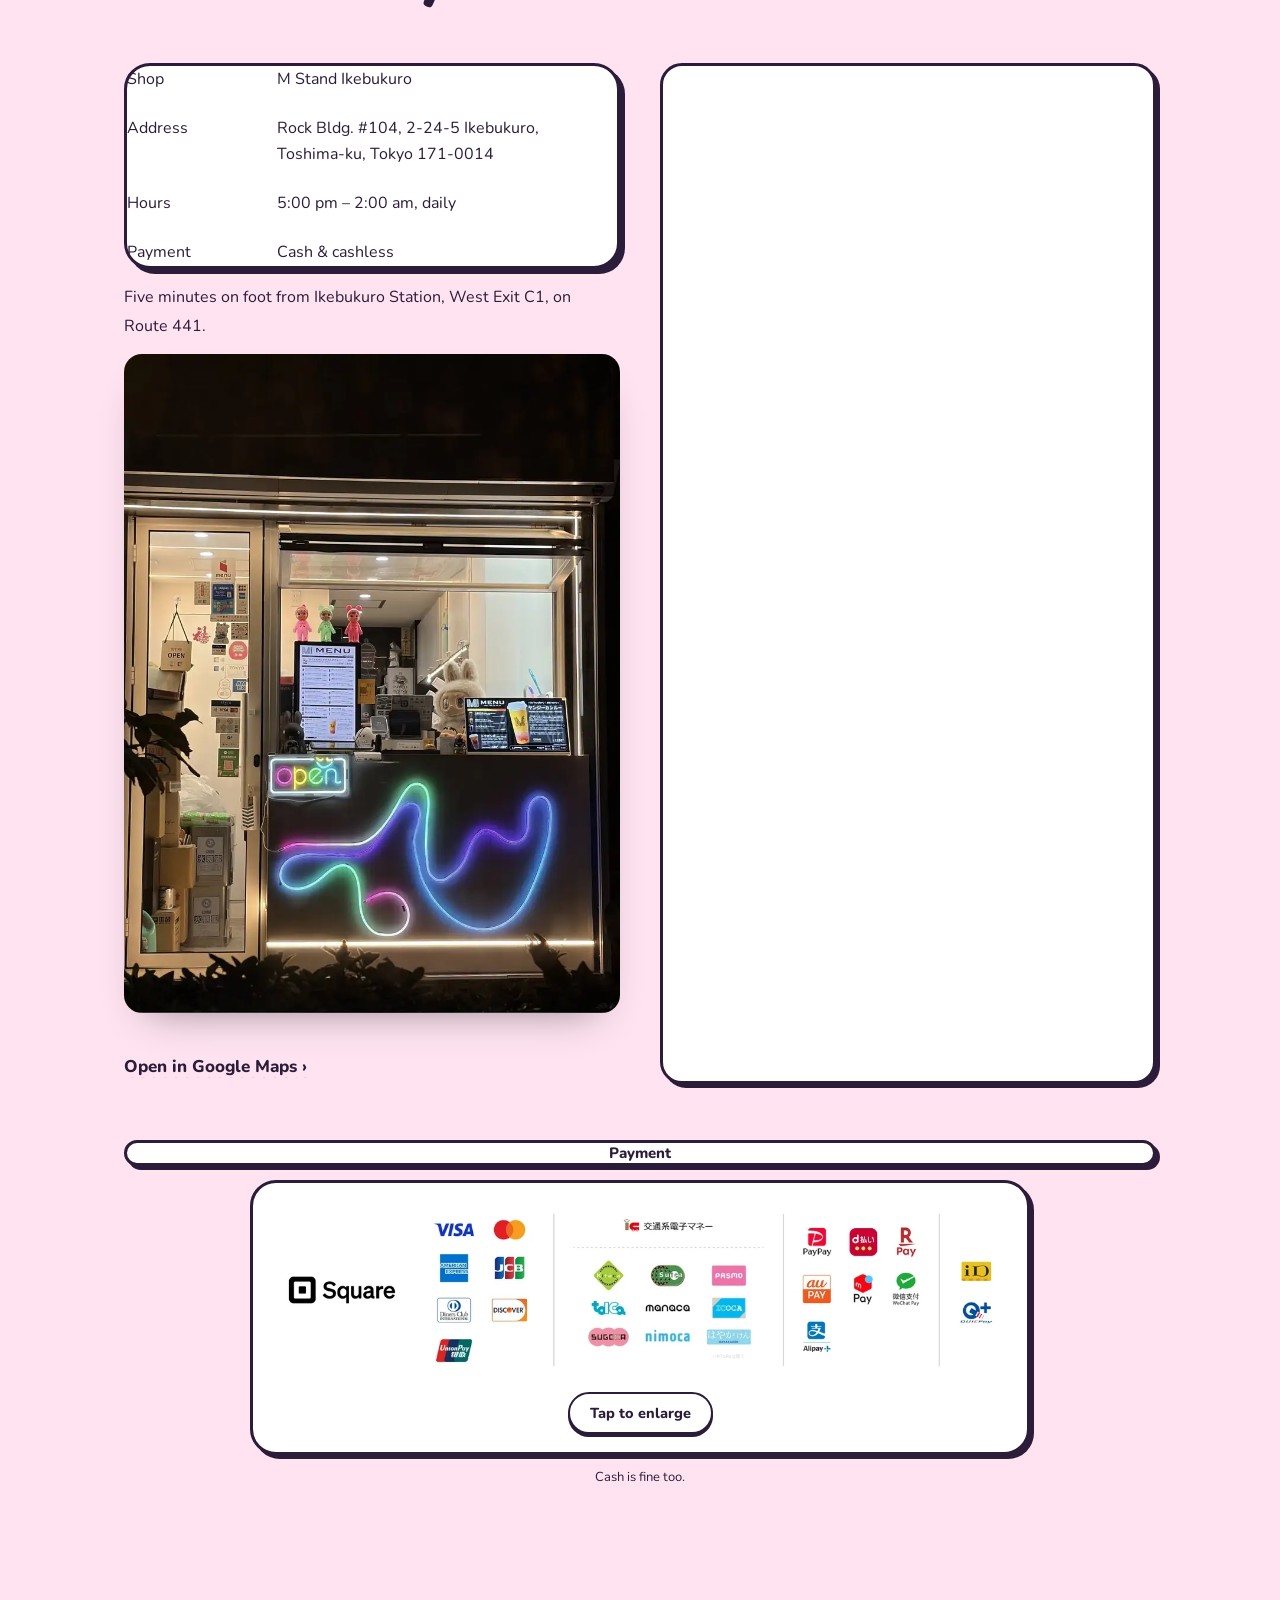
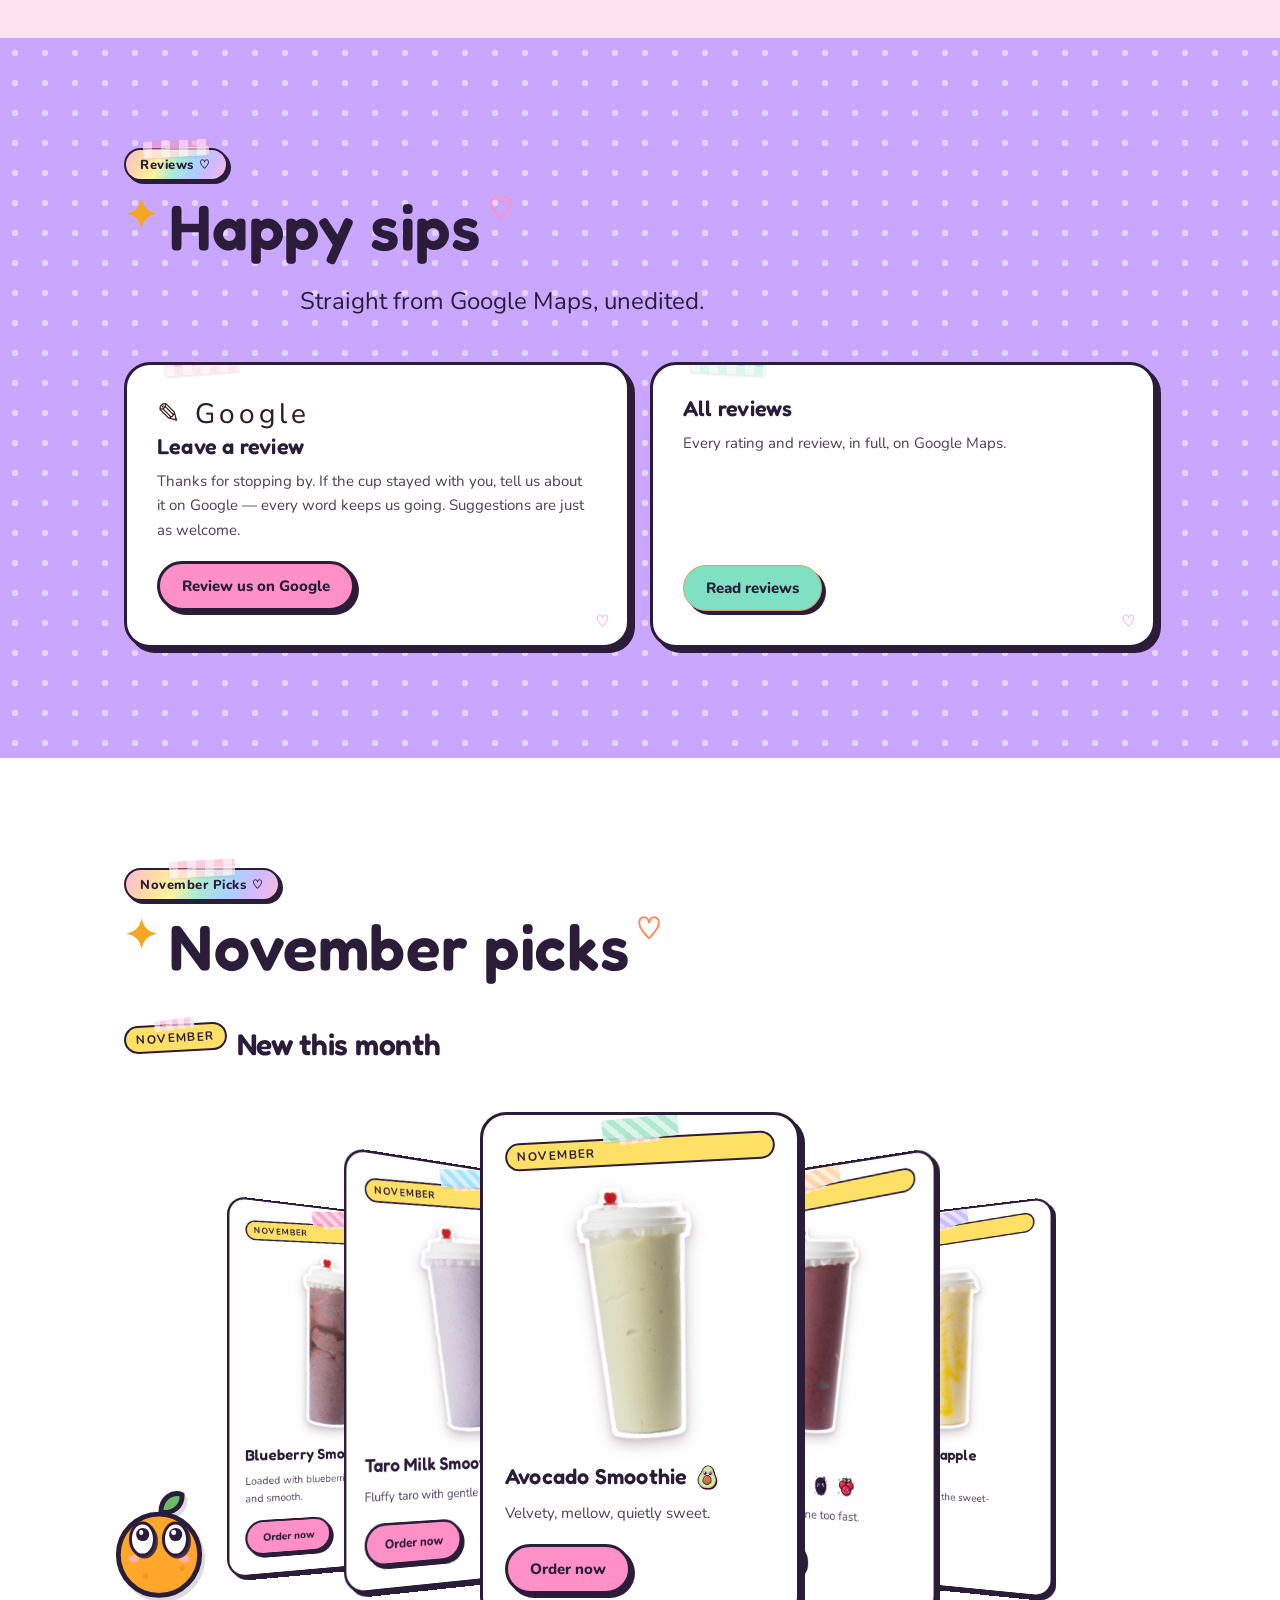
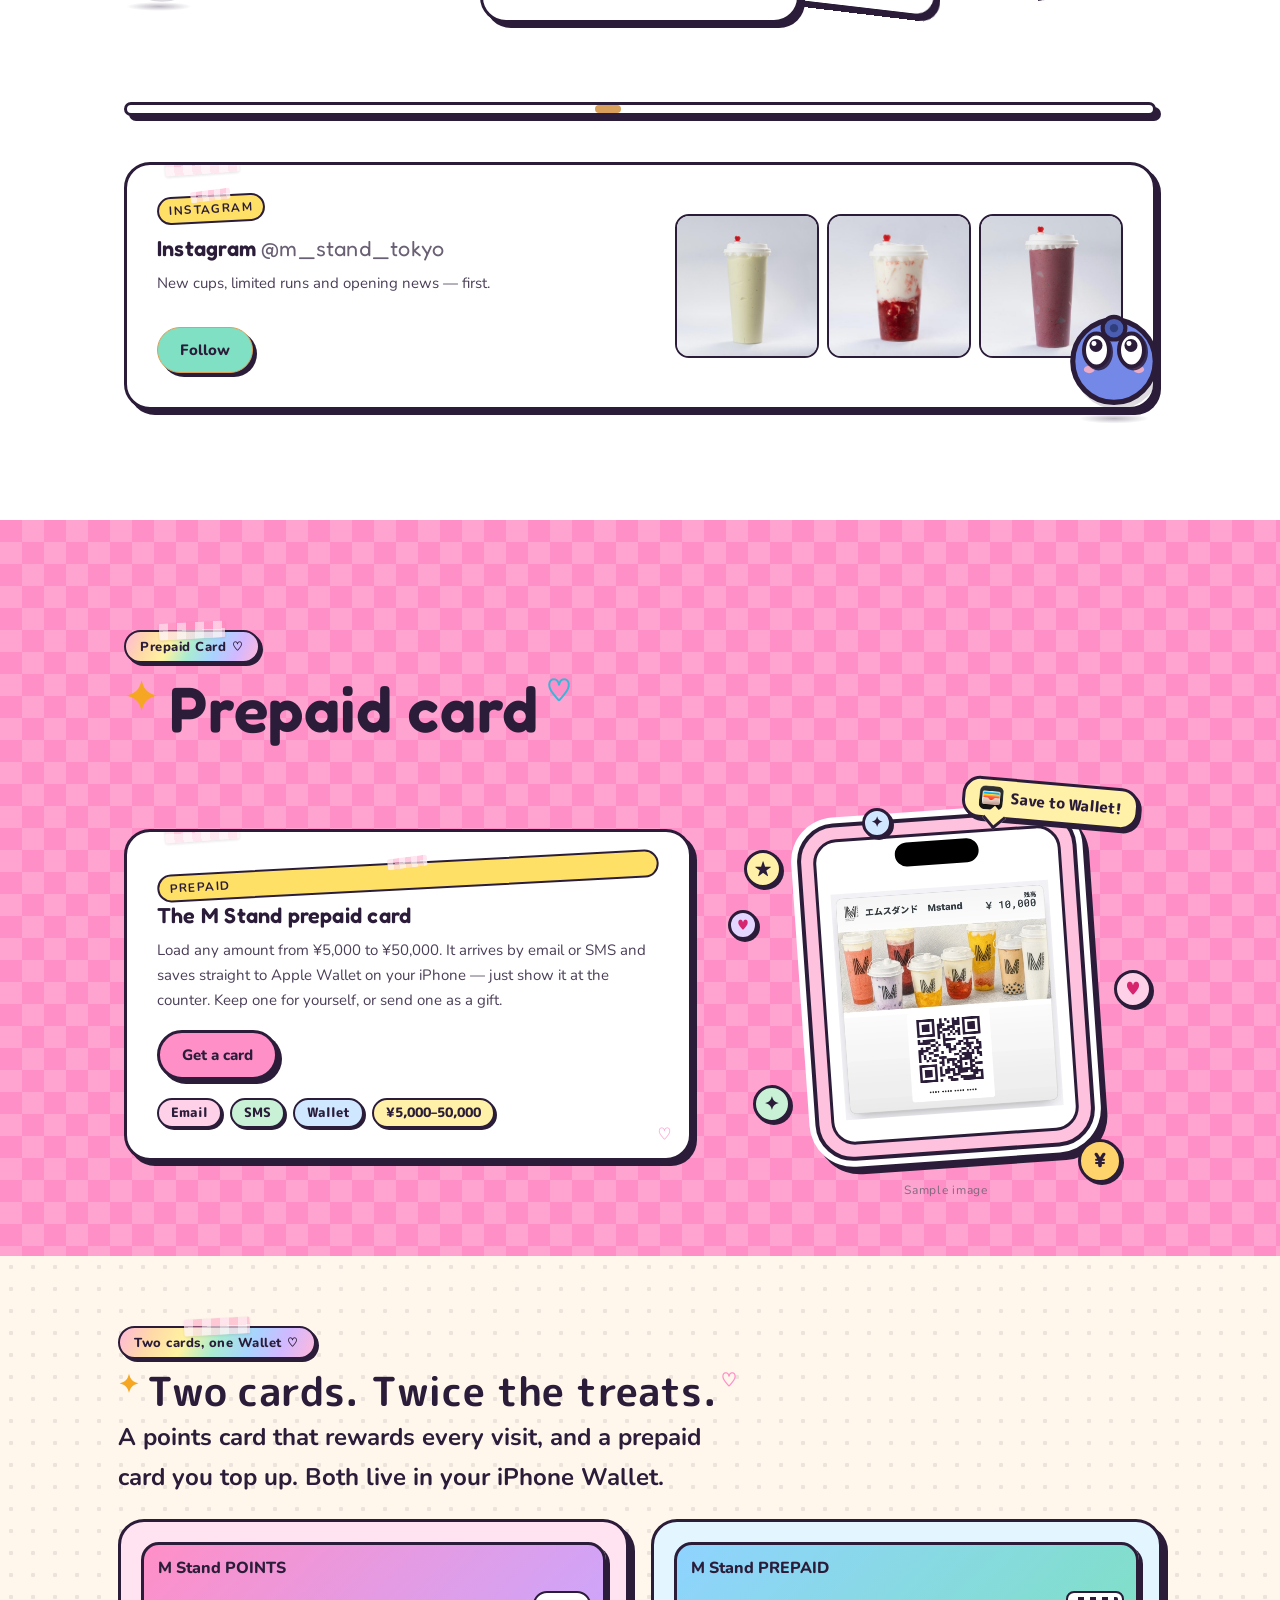
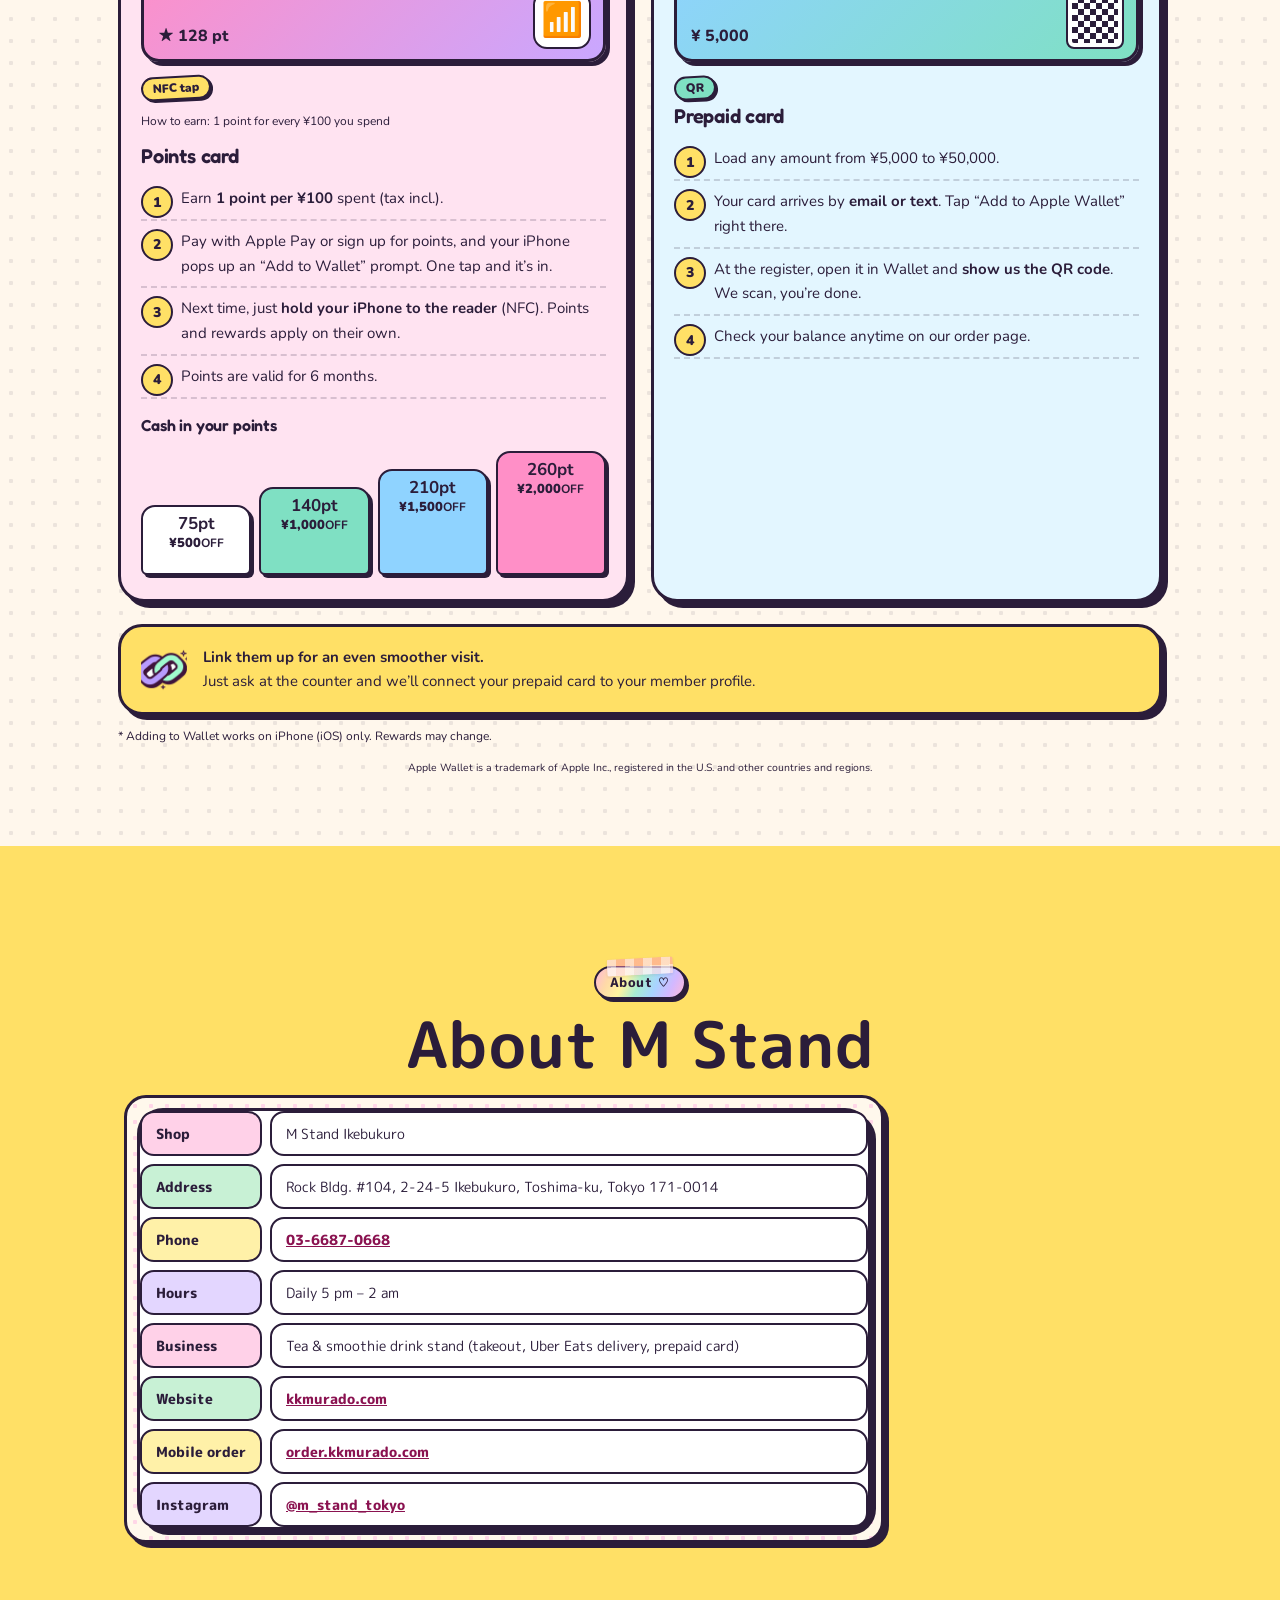
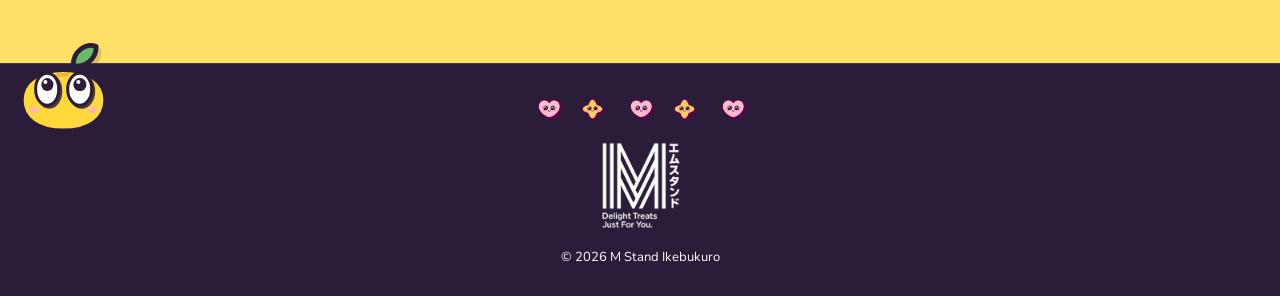
==== commit 8f742ef1: "Show v5 fix: guard the foam reset getAnimations call" ====
--- a/index.html
+++ b/index.html
@@ -263,7 +263,7 @@
 stage.classList.remove('on');void stage.offsetWidth;stage.classList.add('on');
 anim(perf,[{transform:'translate('+dx+'px,'+dy+'px) scale(.3)',opacity:.4},{transform:'translate(0,0) scale(1)',opacity:1}],{duration:650,easing:'cubic-bezier(.34,1.3,.64,1)',fill:'backwards'});
 later(function(){stageSparkles(8);},550);
-later(function(){stageTxt.textContent=WHISK[L()];foamG.style.opacity='1';for(var k=0;k<4;k++){var ff=document.getElementById('mscFoam'+k);if(ff){ff.getAnimations().forEach(function(a){a.cancel();});ff.style.opacity='0';}}},800);
+later(function(){stageTxt.textContent=WHISK[L()];foamG.style.opacity='1';for(var k=0;k<4;k++){var ff=document.getElementById('mscFoam'+k);if(ff){try{ff.getAnimations().forEach(function(a){a.cancel();});}catch(e){}ff.style.opacity='0';}}},800);
 later(function(){anim(perf,[{transform:'translate(5px,10px) rotate(1.3deg)'},{transform:'translate(-5px,10px) rotate(-1.3deg)'}],{duration:70,iterations:30,direction:'alternate',easing:'ease-in-out'});anim(foamG,[{transform:'translateX(5px)'},{transform:'translateX(-5px)'}],{duration:70,iterations:30,direction:'alternate',easing:'ease-in-out'});for(var i=0;i<4;i++){(function(i){later(function(){var fm=document.getElementById('mscFoam'+i);if(fm){anim(fm,[{transform:'translate(-50%,-50%) scale(.2)',opacity:0},{transform:'translate(-50%,-50%) scale(1.15)',opacity:.95,offset:.7},{transform:'translate(-50%,-50%) scale(1)',opacity:.95}],{duration:420,easing:'ease-out',fill:'forwards'});}},i*480);})(i);}},1000);
 later(function(){stageSparkles(6);},2100);
 later(function(){anim(perf,[{transform:'translateY(0) scale(1,1)'},{transform:'translateY(4px) scale(1.08,.9)',offset:.35},{transform:'translateY(-16px) scale(.96,1.05)',offset:.65},{transform:'translateY(0) scale(1,1)'}],{duration:340,iterations:2,easing:'ease-in-out'});},3550);
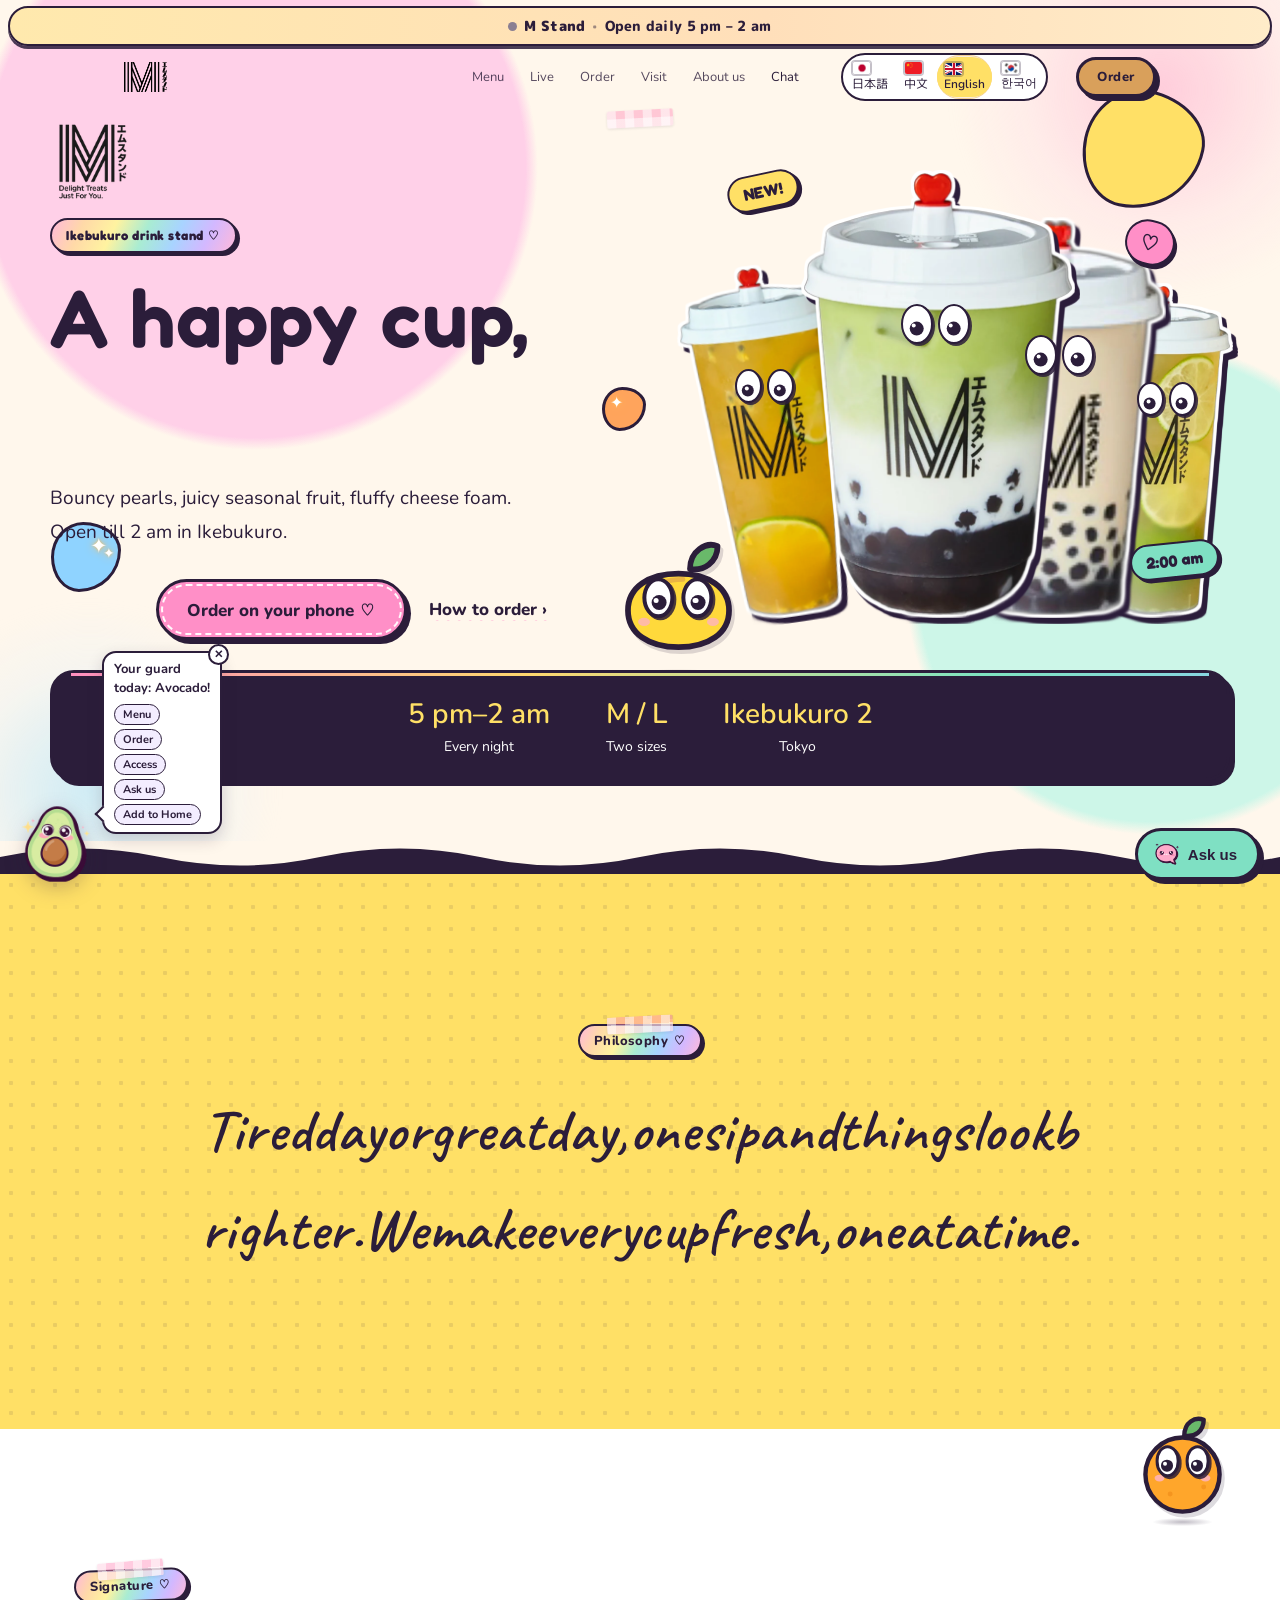
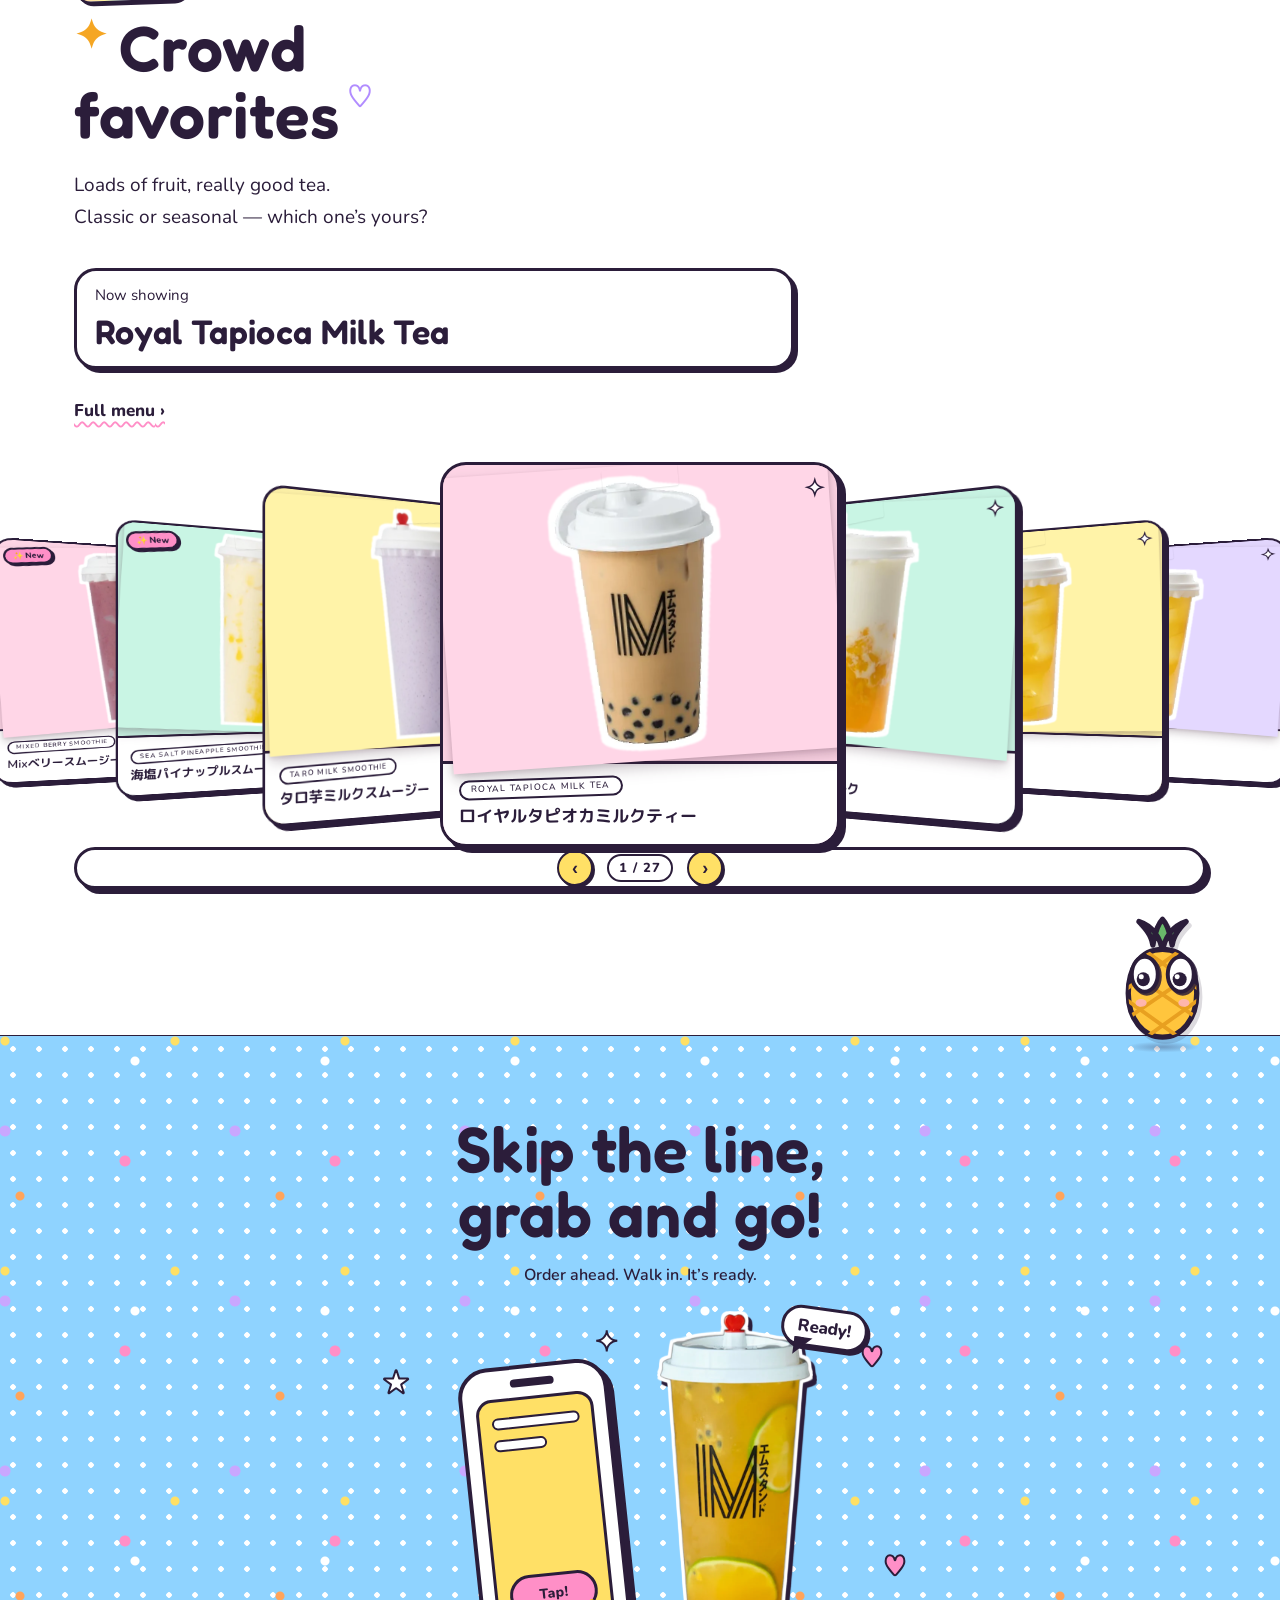
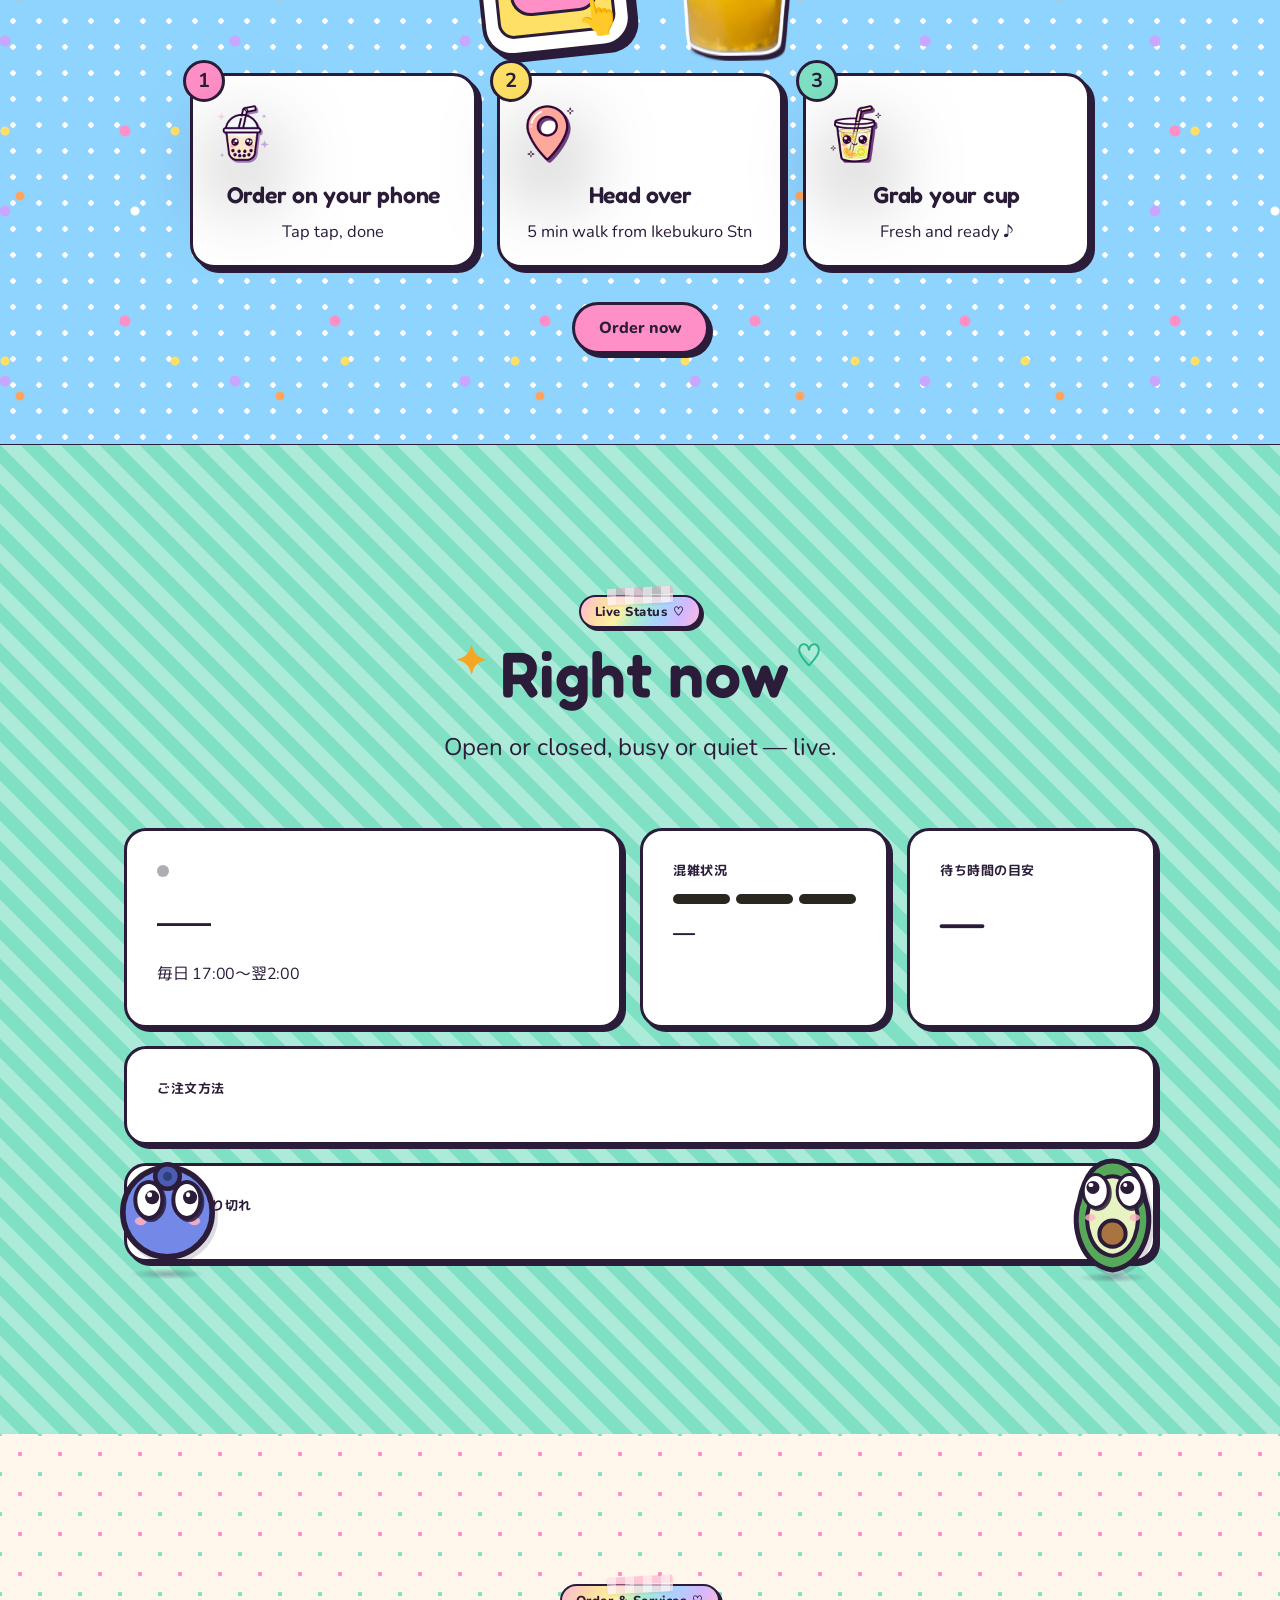
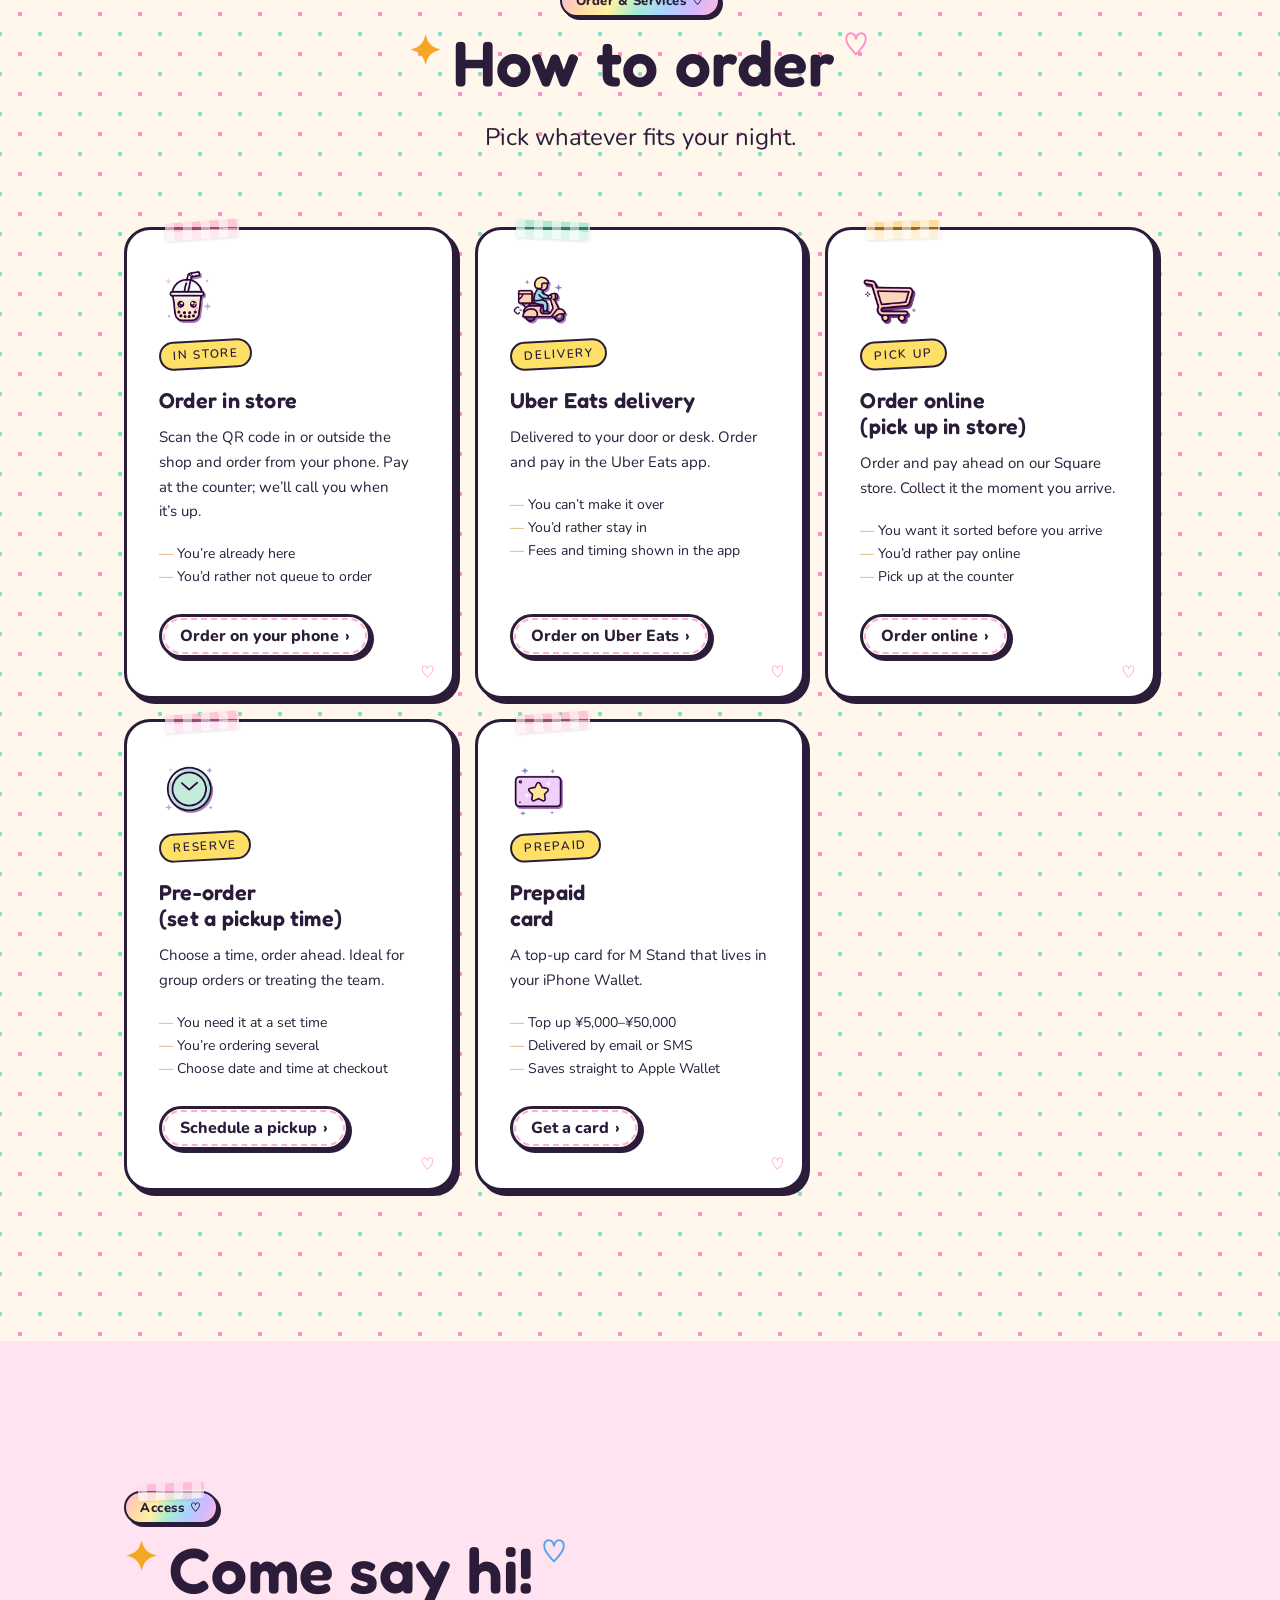
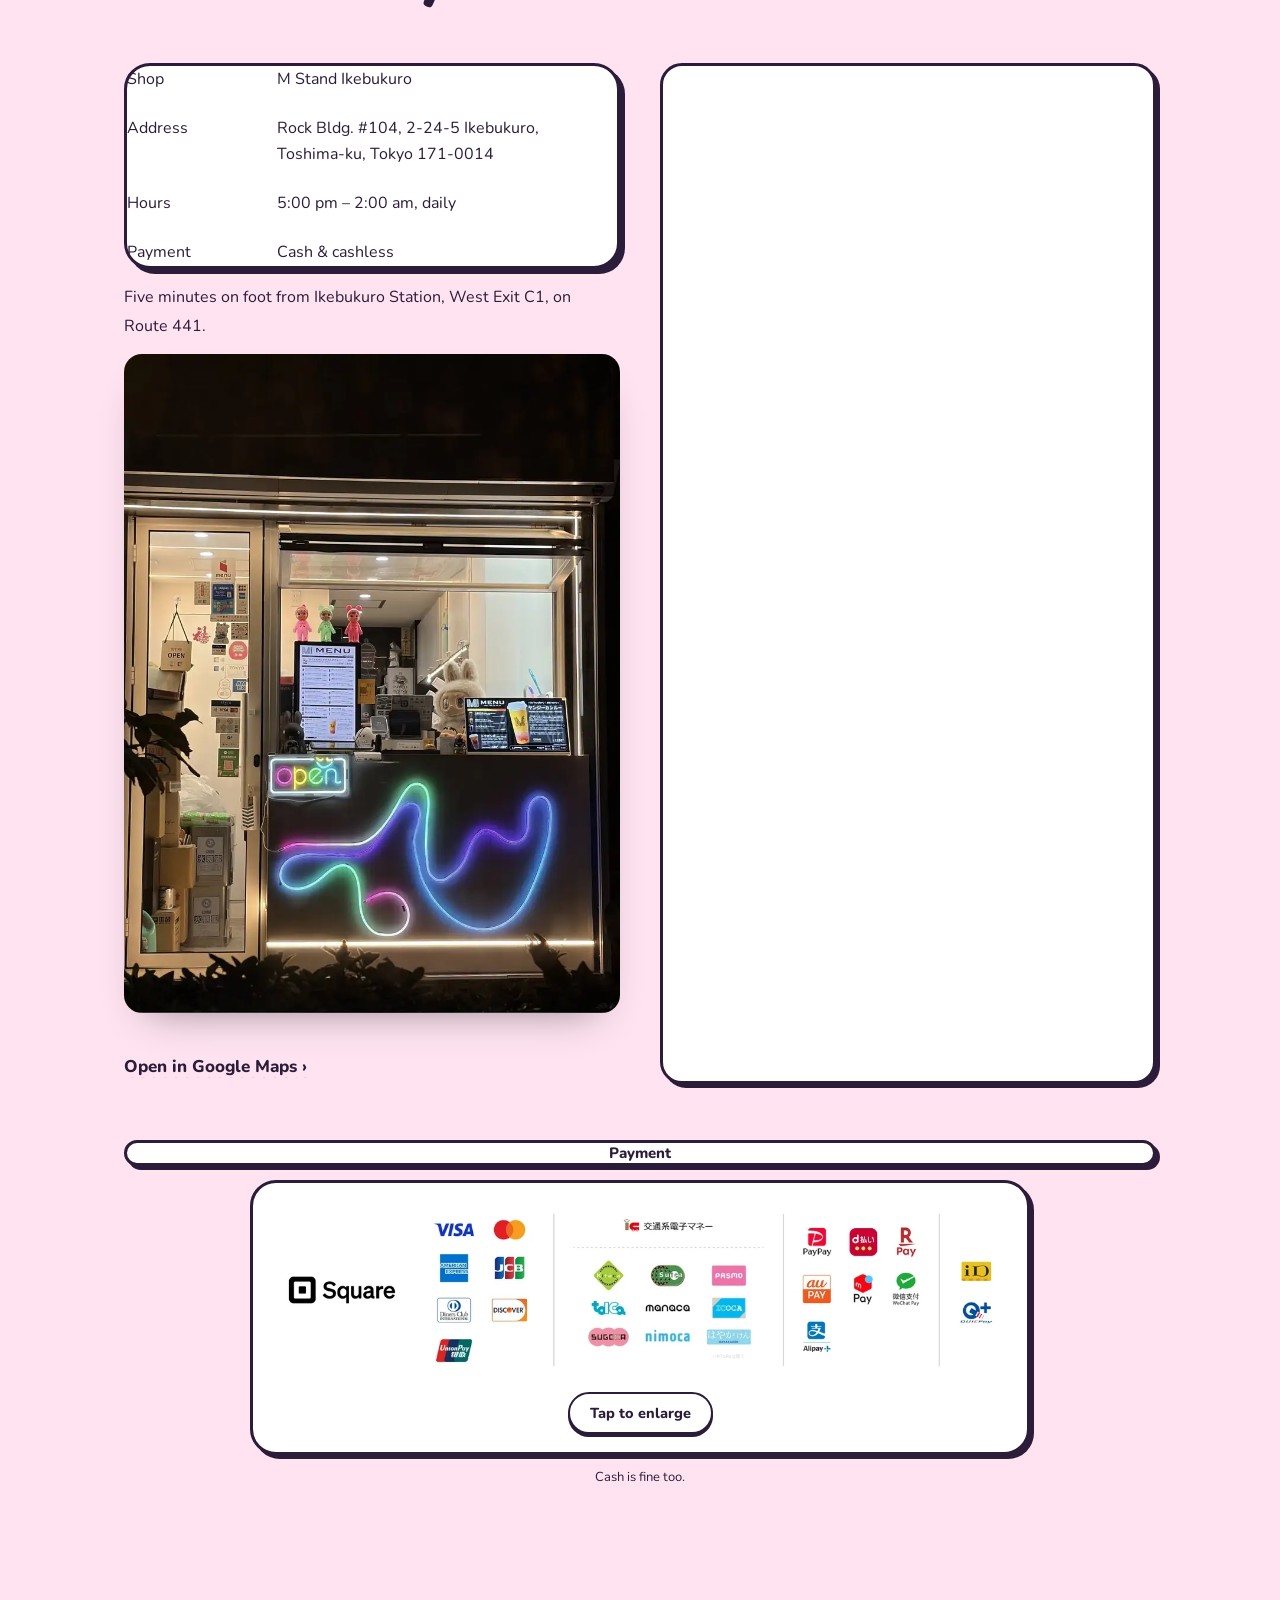
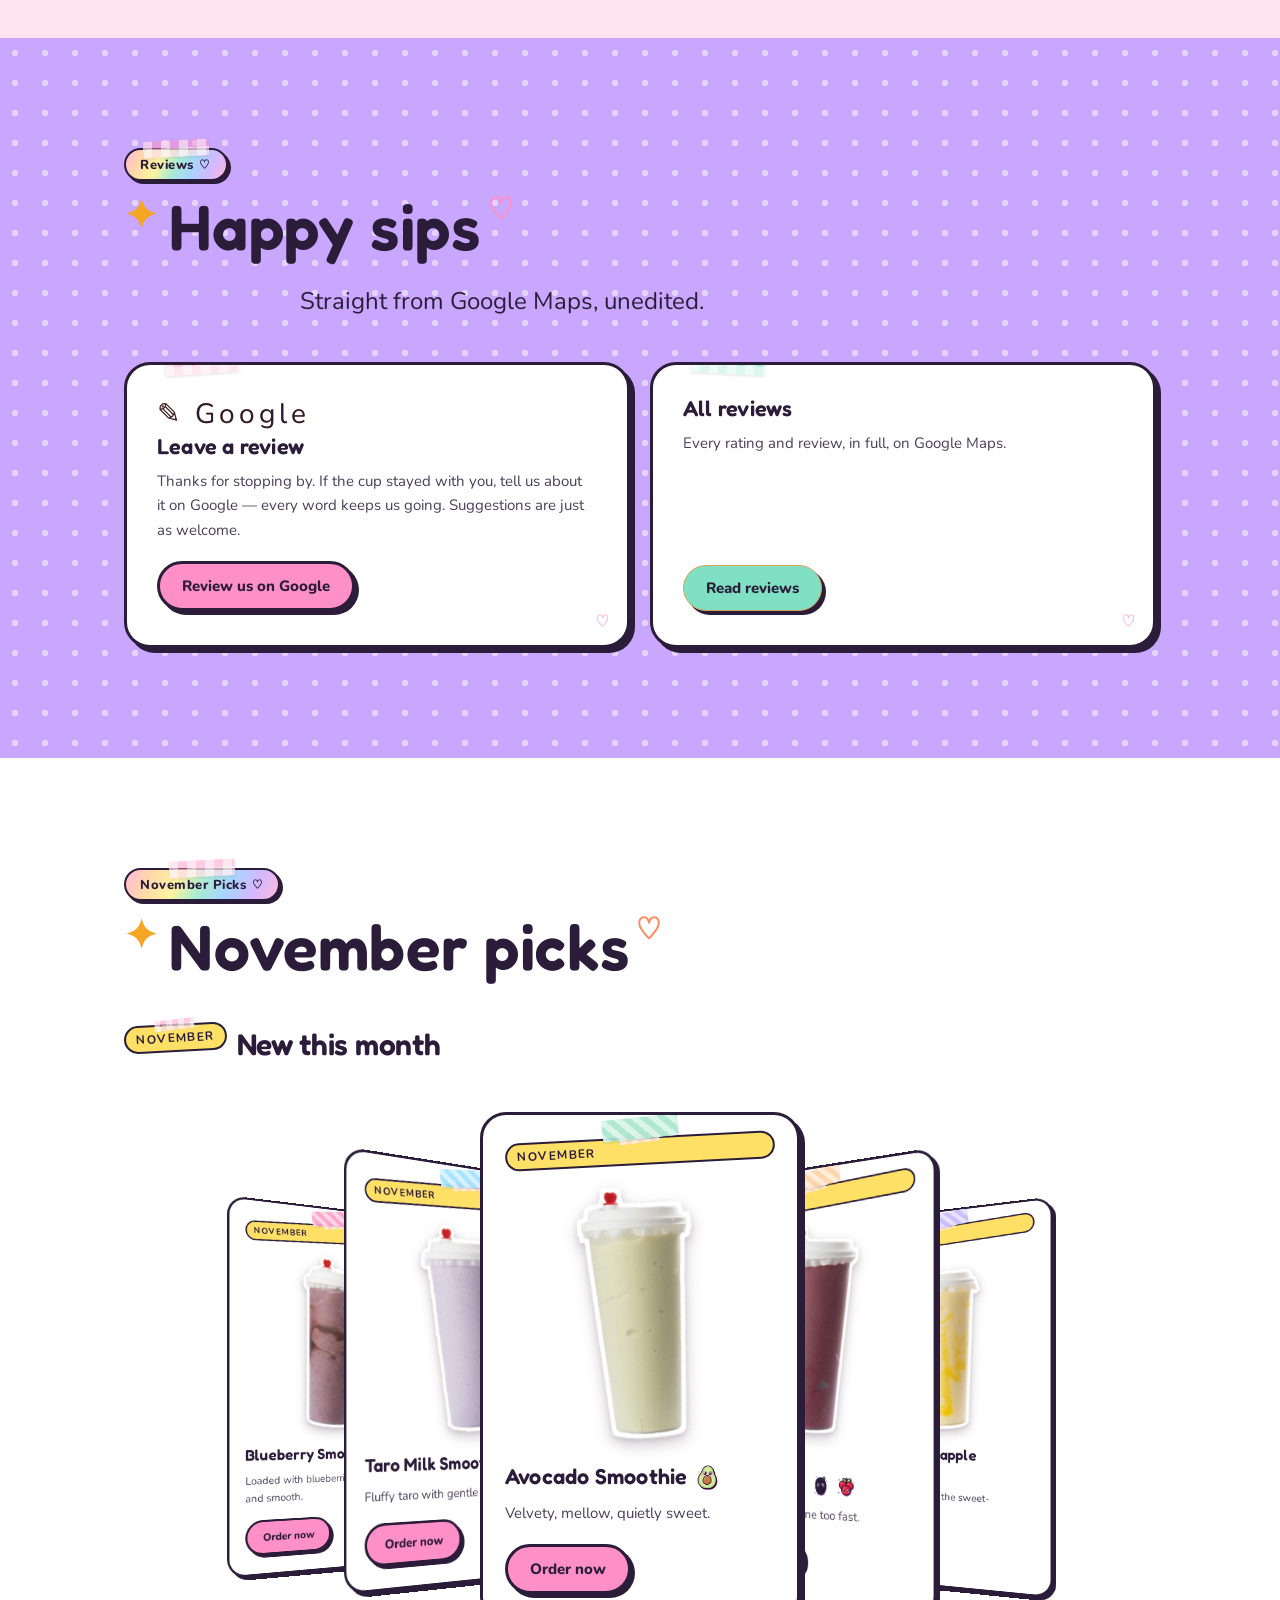
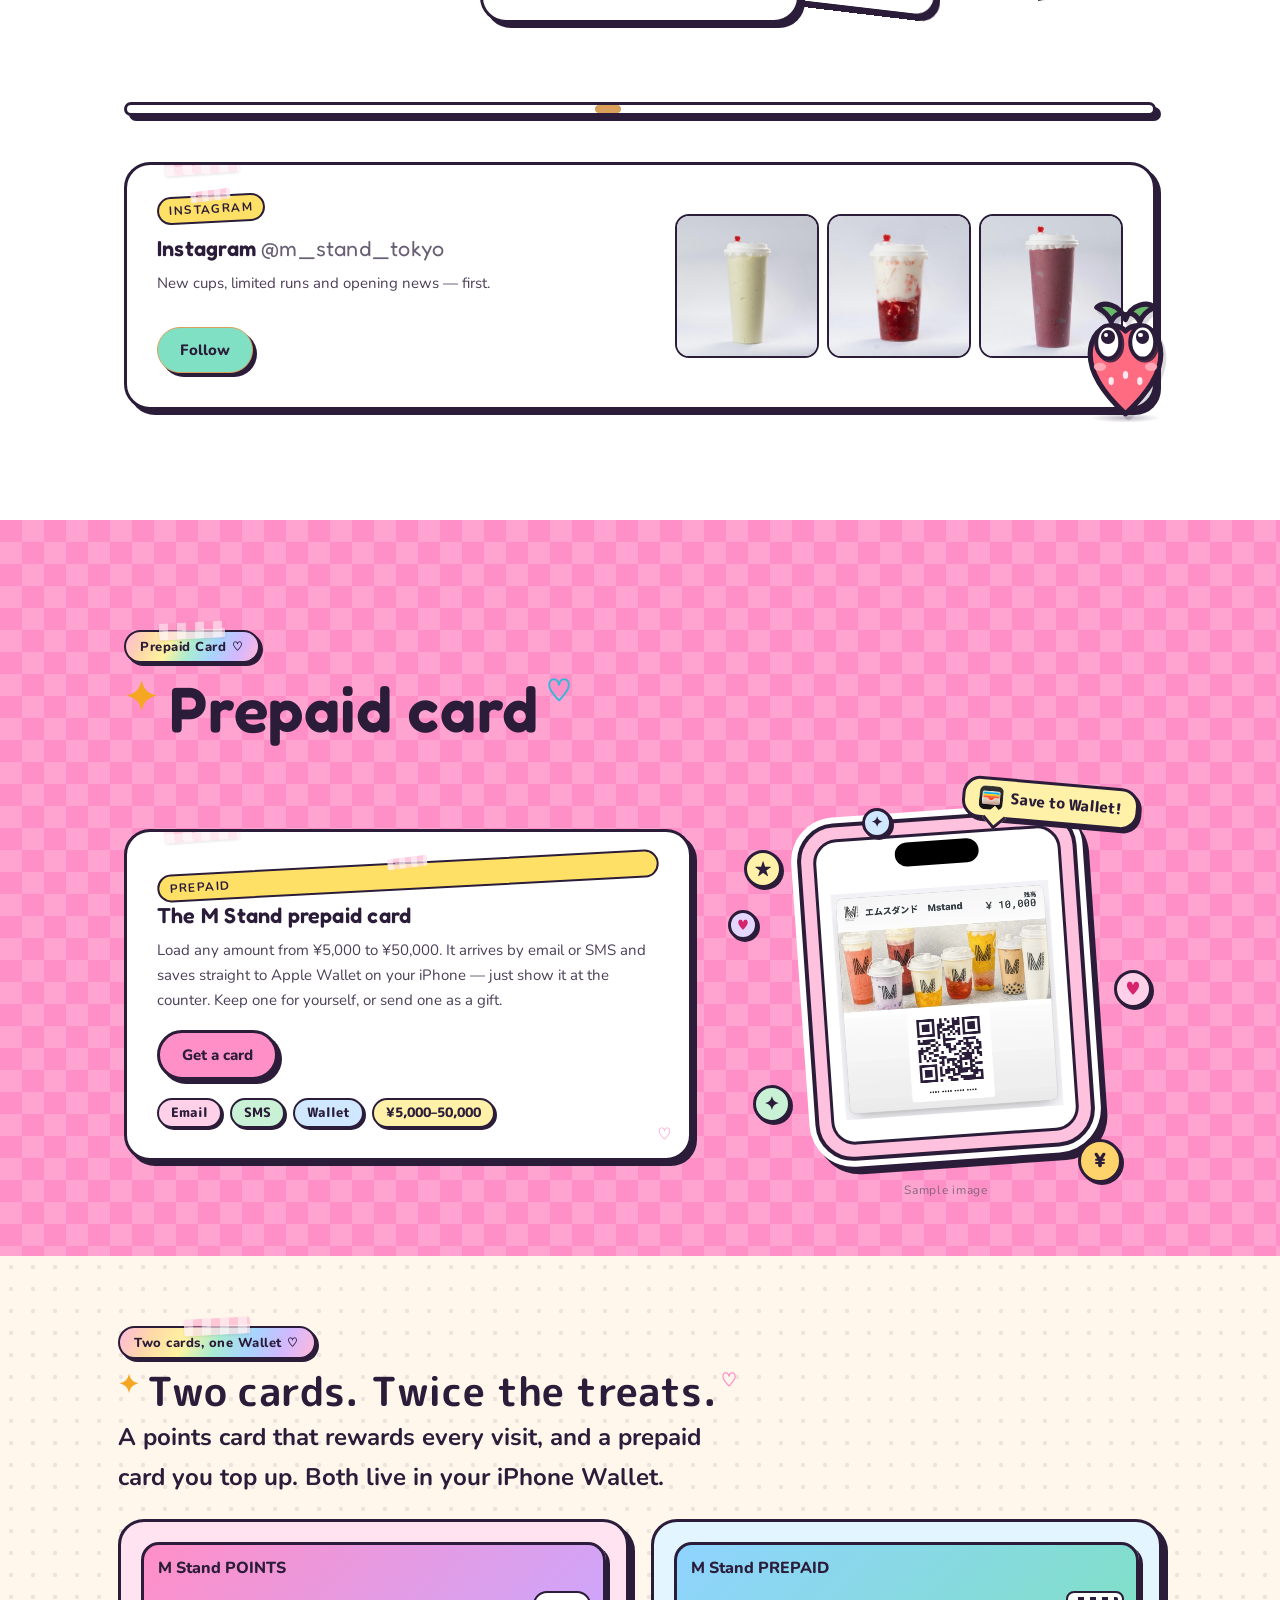
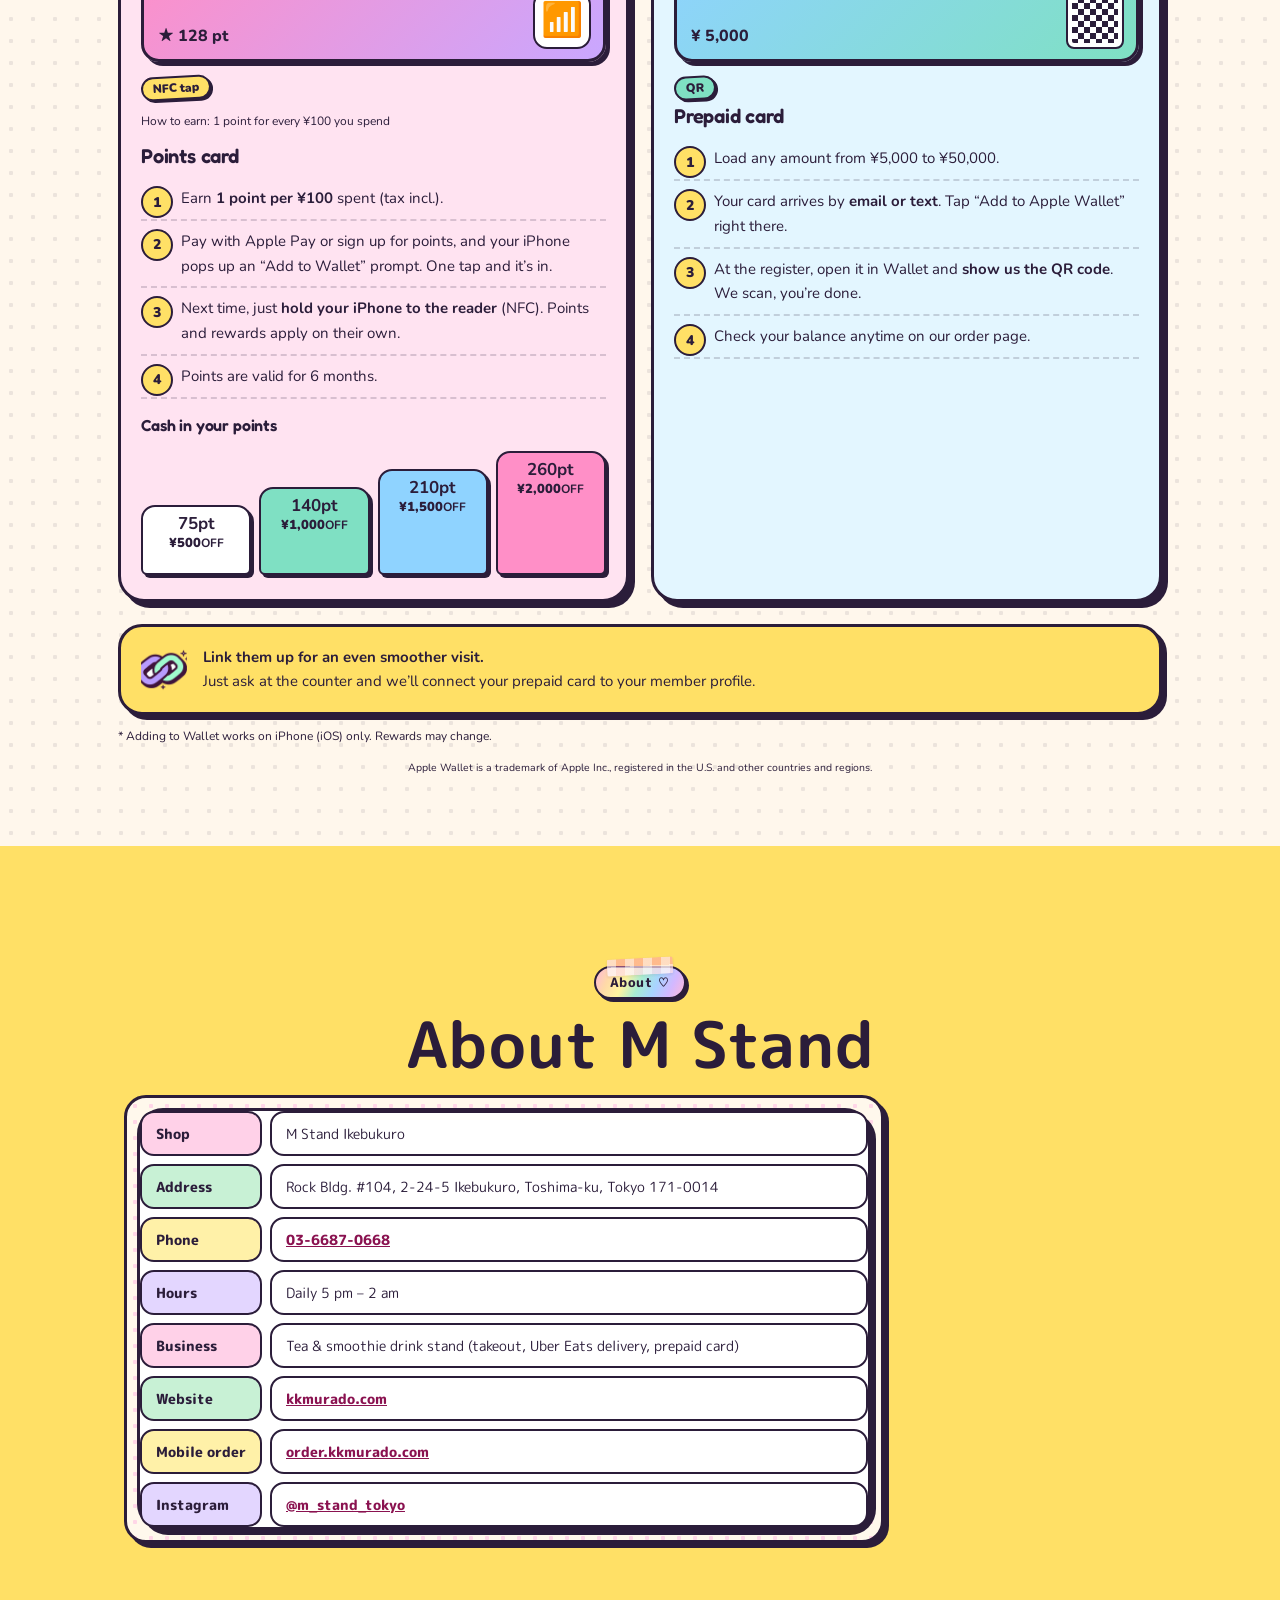
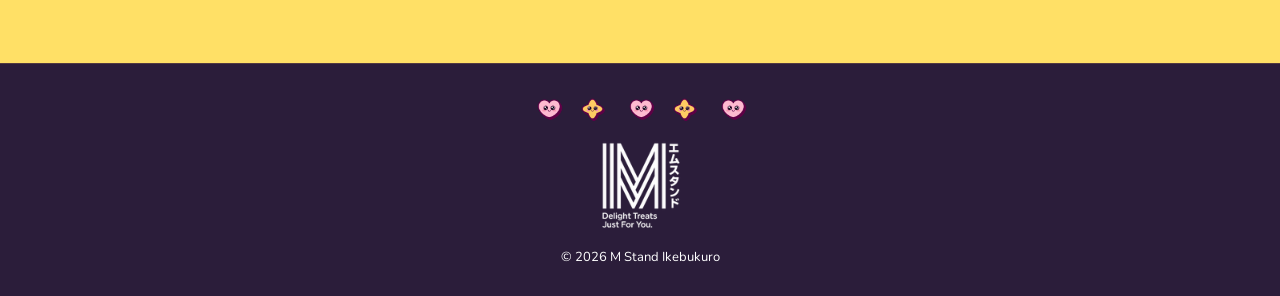
==== commit f0e9440a: "Show v6: the character's OWN chasen (cropped from its artwork) flips into its bowl and whisks for re" ====
--- a/index.html
+++ b/index.html
@@ -190,6 +190,7 @@
 #mscBowl{position:absolute;left:50%;top:calc(50% + 38px);transform:translateX(-50%);width:170px;opacity:0;pointer-events:none;filter:drop-shadow(0 10px 12px rgba(43,29,58,.3))}
 #mscWhisk{position:absolute;left:calc(50% + 26px);top:calc(50% - 10px);width:46px;opacity:0;pointer-events:none;transform-origin:50% 10%}
 #mscDrink{position:absolute;left:calc(50% + 66px);top:calc(50% - 66px);width:188px;opacity:0;pointer-events:none;transform:translateX(-50%);filter:drop-shadow(0 16px 20px rgba(43,29,58,.3))}
+#mscOwnWhisk{position:absolute;width:83px;left:calc(50% + 11px);top:calc(50% - 75px);opacity:0;pointer-events:none;transform-origin:50% 50%;filter:drop-shadow(0 3px 5px rgba(43,29,58,.25))}
 #mscFoamG{position:absolute;inset:0;opacity:0;pointer-events:none}
 .mscFoam{position:absolute;border-radius:50%;background:#fff;opacity:0;box-shadow:inset -2px -3px 0 rgba(150,195,130,.35)}
 #mscPuff{position:absolute;left:50%;top:calc(50% + 10px);width:190px;height:190px;margin:-95px 0 0 -95px;border-radius:50%;border:4px solid rgba(255,255,255,.95);background:transparent;opacity:0;pointer-events:none}
@@ -250,10 +251,10 @@
 function tone(f,t,dur,type,vol){var o=AC.createOscillator(),g=AC.createGain();o.type=type;o.frequency.value=f;g.gain.setValueAtTime(0.0001,t);g.gain.linearRampToValueAtTime(vol,t+0.02);g.gain.exponentialRampToValueAtTime(0.001,t+dur);o.connect(g);g.connect(songGain);o.start(t);o.stop(t+dur+0.05);}
 function playSong(){try{if(!window.AudioContext&&!window.webkitAudioContext)return;AC=AC||new (window.AudioContext||window.webkitAudioContext)();if(AC.state==='suspended')AC.resume();if(songGain)try{songGain.disconnect();}catch(e){}songGain=AC.createGain();songGain.gain.value=0.05;songGain.connect(AC.destination);var t0=AC.currentTime+0.06;var mel=[523,659,784,659,880,784,659,523,587,659,784,880,784,659,587,523,523,659,784,659,880,784,880,1047,880,784,659,587,523,0,659,784];var bass=[131,175,131,196];for(var i=0;i<mel.length;i++){if(mel[i])tone(mel[i],t0+i*0.21,0.24,'triangle',0.5);if(i%8===0)tone(bass[(i/8)%4],t0+i*0.21,0.5,'sine',0.7);if(i%4===2)tone(1568,t0+i*0.21,0.04,'square',0.05);}var tc=t0+32*0.21;tone(523,tc,1.3,'triangle',0.5);tone(659,tc,1.3,'triangle',0.4);tone(784,tc,1.3,'triangle',0.4);}catch(e){}}
 function later(fn,ms){showTimers.push(setTimeout(fn,ms));}
-var bowl=null,whisk=null,drink=null,puff=null,rays=null,foamG=null;
-function ensureStage(){if(stage)return;stage=document.createElement('div');stage.id='mscStage';perf=document.createElement('img');perf.id='mscPerformer';perf.alt='';f1=document.createElement('img');f1.className='mscFriend';f1.id='mscF1';f1.alt='';f2=document.createElement('img');f2.className='mscFriend';f2.id='mscF2';f2.alt='';stageTxt=document.createElement('div');stageTxt.id='mscStageTxt';stage.appendChild(f1);stage.appendChild(f2);for(var i=0;i<4;i++){var p=document.createElement('img');p.className='mscParade';p.alt='';p.style.left='calc('+(10+i*24)+'% - 36px)';parade.push(p);stage.appendChild(p);}bowl=document.createElement('div');bowl.id='mscBowl';bowl.innerHTML='<svg viewBox="0 0 168 92"><path d="M14 30 h140 c0 30 -18 52 -46 56 l-4 6 h-40 l-4 -6 c-28 -4 -46 -26 -46 -56 z" fill="#fdf3df"/><ellipse cx="84" cy="30" rx="70" ry="13" fill="#8fbc55"/><circle id="mscFoam0" cx="58" cy="27" r="5" fill="#eef6dd"/><circle id="mscFoam1" cx="76" cy="24" r="6.5" fill="#eef6dd"/><circle id="mscFoam2" cx="96" cy="26" r="5" fill="#eef6dd"/><circle id="mscFoam3" cx="110" cy="28" r="4" fill="#eef6dd"/><ellipse cx="84" cy="30" rx="70" ry="13" fill="none" stroke="#d9c9a3" stroke-width="3"/></svg>';whisk=document.createElement('div');whisk.id='mscWhisk';whisk.innerHTML='<svg viewBox="0 0 46 84"><rect x="19" y="2" width="8" height="26" rx="3" fill="#d9b380"/><rect x="12" y="33" width="22" height="5" rx="2" fill="#b98d54"/><path d="M23 28 Q 7 55 6 79" stroke="#e6c88f" stroke-width="2.4" fill="none"/><path d="M23 28 Q 13 55 12 80" stroke="#e6c88f" stroke-width="2.4" fill="none"/><path d="M23 28 Q 19 55 18 81" stroke="#e6c88f" stroke-width="2.4" fill="none"/><path d="M23 28 Q 24 55 24 81" stroke="#e6c88f" stroke-width="2.4" fill="none"/><path d="M23 28 Q 29 55 30 81" stroke="#e6c88f" stroke-width="2.4" fill="none"/><path d="M23 28 Q 35 55 36 80" stroke="#e6c88f" stroke-width="2.4" fill="none"/><path d="M23 28 Q 40 55 41 79" stroke="#e6c88f" stroke-width="2.4" fill="none"/></svg>';drink=document.createElement('img');drink.id='mscDrink';drink.alt='';drink.src='img/cup_matcha_milk.webp';puff=document.createElement('div');puff.id='mscPuff';rays=document.createElement('div');rays.id='mscRays';foamG=document.createElement('div');foamG.id='mscFoamG';var fpos=[[-38,-88,15],[-12,-97,19],[16,-95,16],[38,-86,12]];for(var fi=0;fi<4;fi++){var fc=document.createElement('div');fc.className='mscFoam';fc.id='mscFoam'+fi;fc.style.left='calc(50% + '+fpos[fi][0]+'px)';fc.style.top='calc(50% + '+fpos[fi][1]+'px)';fc.style.width=fpos[fi][2]+'px';fc.style.height=fpos[fi][2]+'px';foamG.appendChild(fc);}stage.appendChild(rays);stage.appendChild(drink);stage.appendChild(perf);stage.appendChild(foamG);stage.appendChild(stageTxt);document.body.appendChild(stage);stage.addEventListener('click',endShow);}
+var bowl=null,whisk=null,drink=null,puff=null,rays=null,foamG=null,whiskEl=null;
+function ensureStage(){if(stage)return;stage=document.createElement('div');stage.id='mscStage';perf=document.createElement('img');perf.id='mscPerformer';perf.alt='';f1=document.createElement('img');f1.className='mscFriend';f1.id='mscF1';f1.alt='';f2=document.createElement('img');f2.className='mscFriend';f2.id='mscF2';f2.alt='';stageTxt=document.createElement('div');stageTxt.id='mscStageTxt';stage.appendChild(f1);stage.appendChild(f2);for(var i=0;i<4;i++){var p=document.createElement('img');p.className='mscParade';p.alt='';p.style.left='calc('+(10+i*24)+'% - 36px)';parade.push(p);stage.appendChild(p);}bowl=document.createElement('div');bowl.id='mscBowl';bowl.innerHTML='<svg viewBox="0 0 168 92"><path d="M14 30 h140 c0 30 -18 52 -46 56 l-4 6 h-40 l-4 -6 c-28 -4 -46 -26 -46 -56 z" fill="#fdf3df"/><ellipse cx="84" cy="30" rx="70" ry="13" fill="#8fbc55"/><circle id="mscFoam0" cx="58" cy="27" r="5" fill="#eef6dd"/><circle id="mscFoam1" cx="76" cy="24" r="6.5" fill="#eef6dd"/><circle id="mscFoam2" cx="96" cy="26" r="5" fill="#eef6dd"/><circle id="mscFoam3" cx="110" cy="28" r="4" fill="#eef6dd"/><ellipse cx="84" cy="30" rx="70" ry="13" fill="none" stroke="#d9c9a3" stroke-width="3"/></svg>';whisk=document.createElement('div');whisk.id='mscWhisk';whisk.innerHTML='<svg viewBox="0 0 46 84"><rect x="19" y="2" width="8" height="26" rx="3" fill="#d9b380"/><rect x="12" y="33" width="22" height="5" rx="2" fill="#b98d54"/><path d="M23 28 Q 7 55 6 79" stroke="#e6c88f" stroke-width="2.4" fill="none"/><path d="M23 28 Q 13 55 12 80" stroke="#e6c88f" stroke-width="2.4" fill="none"/><path d="M23 28 Q 19 55 18 81" stroke="#e6c88f" stroke-width="2.4" fill="none"/><path d="M23 28 Q 24 55 24 81" stroke="#e6c88f" stroke-width="2.4" fill="none"/><path d="M23 28 Q 29 55 30 81" stroke="#e6c88f" stroke-width="2.4" fill="none"/><path d="M23 28 Q 35 55 36 80" stroke="#e6c88f" stroke-width="2.4" fill="none"/><path d="M23 28 Q 40 55 41 79" stroke="#e6c88f" stroke-width="2.4" fill="none"/></svg>';drink=document.createElement('img');drink.id='mscDrink';drink.alt='';drink.src='img/cup_matcha_milk.webp';puff=document.createElement('div');puff.id='mscPuff';rays=document.createElement('div');rays.id='mscRays';whiskEl=document.createElement('img');whiskEl.id='mscOwnWhisk';whiskEl.alt='';whiskEl.src='icons/msc-whisk.png';foamG=document.createElement('div');foamG.id='mscFoamG';var fpos=[[-56,-72,14],[-38,-79,18],[-20,-74,15],[-30,-64,11]];for(var fi=0;fi<4;fi++){var fc=document.createElement('div');fc.className='mscFoam';fc.id='mscFoam'+fi;fc.style.left='calc(50% + '+fpos[fi][0]+'px)';fc.style.top='calc(50% + '+fpos[fi][1]+'px)';fc.style.width=fpos[fi][2]+'px';fc.style.height=fpos[fi][2]+'px';foamG.appendChild(fc);}stage.appendChild(rays);stage.appendChild(drink);stage.appendChild(perf);stage.appendChild(foamG);stage.appendChild(whiskEl);stage.appendChild(stageTxt);document.body.appendChild(stage);stage.addEventListener('click',endShow);}
 function anim(el,frames,opt){if(el&&el.animate){try{return el.animate(frames,opt);}catch(e){}}return null;}
-function endShow(){showTimers.forEach(clearTimeout);showTimers=[];if(songGain&&AC)try{songGain.gain.cancelScheduledValues(AC.currentTime);songGain.gain.setTargetAtTime(0.0001,AC.currentTime,0.08);}catch(e){}var wasOn=stage&&stage.classList.contains('on');if(stage)stage.classList.remove('on');pet.style.visibility='';stageBusy=false;[perf,f1,f2,drink,rays,foamG].concat(parade).forEach(function(el){if(el&&el.getAnimations)try{el.getAnimations().forEach(function(a){a.cancel();});}catch(e){}if(el&&el!==perf)el.style.opacity='0';});if(wasOn)say(pick());}
+function endShow(){showTimers.forEach(clearTimeout);showTimers=[];if(songGain&&AC)try{songGain.gain.cancelScheduledValues(AC.currentTime);songGain.gain.setTargetAtTime(0.0001,AC.currentTime,0.08);}catch(e){}var wasOn=stage&&stage.classList.contains('on');if(stage)stage.classList.remove('on');pet.style.visibility='';stageBusy=false;[perf,f1,f2,drink,rays,foamG,whiskEl].concat(parade).forEach(function(el){if(el&&el.getAnimations)try{el.getAnimations().forEach(function(a){a.cancel();});}catch(e){}if(el&&el!==perf)el.style.opacity='0';});if(wasOn)say(pick());}
 function stageSparkles(n,big){var cols=['#ffd166','#ff8fab','#a3c585','#7cc7ff'];for(var i=0;i<(n||14);i++){var sp=document.createElement('span');sp.className='mscSp';sp.style.background=cols[i%4];var R=big?320:170;sp.style.setProperty('--dx',(Math.random()*2*R-R).toFixed(0)+'px');sp.style.setProperty('--dy',(Math.random()*260-210).toFixed(0)+'px');stage.appendChild(sp);(function(el){setTimeout(function(){el.remove();},850);})(sp);}}
 var WHISK={ja:'シャカシャカ…いい香り！',zh:'唰唰唰…好香！',en:'Whisk whisk… smells great!',ko:'사각사각… 향기 좋다!'};
 var MADE={ja:'できたて抹茶、できたよ！',zh:'现打抹茶做好啦！',en:'Fresh matcha is ready!',ko:'갓 만든 말차 완성!'};
@@ -263,11 +264,12 @@
 stage.classList.remove('on');void stage.offsetWidth;stage.classList.add('on');
 anim(perf,[{transform:'translate('+dx+'px,'+dy+'px) scale(.3)',opacity:.4},{transform:'translate(0,0) scale(1)',opacity:1}],{duration:650,easing:'cubic-bezier(.34,1.3,.64,1)',fill:'backwards'});
 later(function(){stageSparkles(8);},550);
-later(function(){stageTxt.textContent=WHISK[L()];foamG.style.opacity='1';for(var k=0;k<4;k++){var ff=document.getElementById('mscFoam'+k);if(ff){try{ff.getAnimations().forEach(function(a){a.cancel();});}catch(e){}ff.style.opacity='0';}}},800);
-later(function(){anim(perf,[{transform:'translate(5px,10px) rotate(1.3deg)'},{transform:'translate(-5px,10px) rotate(-1.3deg)'}],{duration:70,iterations:30,direction:'alternate',easing:'ease-in-out'});anim(foamG,[{transform:'translateX(5px)'},{transform:'translateX(-5px)'}],{duration:70,iterations:30,direction:'alternate',easing:'ease-in-out'});for(var i=0;i<4;i++){(function(i){later(function(){var fm=document.getElementById('mscFoam'+i);if(fm){anim(fm,[{transform:'translate(-50%,-50%) scale(.2)',opacity:0},{transform:'translate(-50%,-50%) scale(1.15)',opacity:.95,offset:.7},{transform:'translate(-50%,-50%) scale(1)',opacity:.95}],{duration:420,easing:'ease-out',fill:'forwards'});}},i*480);})(i);}},1000);
+later(function(){stageTxt.textContent=WHISK[L()];foamG.style.opacity='1';for(var k=0;k<4;k++){var ff=document.getElementById('mscFoam'+k);if(ff){try{ff.getAnimations().forEach(function(a){a.cancel();});}catch(e){}ff.style.opacity='0';}}anim(whiskEl,[{opacity:0},{opacity:1}],{duration:180,fill:'forwards'});},800);
+later(function(){anim(whiskEl,[{transform:'translate(0,0) rotate(0deg) scale(1)',opacity:1},{transform:'translate(-27px,-139px) rotate(95deg) scale(.8)',opacity:1,offset:.55},{transform:'translate(-55px,-116px) rotate(180deg) scale(.62)',opacity:1}],{duration:480,easing:'ease-in-out',fill:'forwards'});},950);
+later(function(){anim(whiskEl,[{transform:'translate(-62px,-116px) rotate(175deg) scale(.62)'},{transform:'translate(-48px,-116px) rotate(185deg) scale(.62)'}],{duration:75,iterations:27,direction:'alternate',easing:'ease-in-out'});anim(perf,[{transform:'translateY(0)'},{transform:'translateY(2.5px)'}],{duration:300,iterations:7,direction:'alternate',easing:'ease-in-out'});for(var i=0;i<4;i++){(function(i){later(function(){var fm=document.getElementById('mscFoam'+i);if(fm){anim(fm,[{transform:'translate(-50%,-50%) scale(.2)',opacity:0},{transform:'translate(-50%,-50%) scale(1.15)',opacity:.95,offset:.7},{transform:'translate(-50%,-50%) scale(1)',opacity:.95}],{duration:420,easing:'ease-out',fill:'forwards'});}},i*480);})(i);}},1450);
 later(function(){stageSparkles(6);},2100);
-later(function(){anim(perf,[{transform:'translateY(0) scale(1,1)'},{transform:'translateY(4px) scale(1.08,.9)',offset:.35},{transform:'translateY(-16px) scale(.96,1.05)',offset:.65},{transform:'translateY(0) scale(1,1)'}],{duration:340,iterations:2,easing:'ease-in-out'});},3550);
-later(function(){anim(foamG,[{opacity:1},{opacity:0}],{duration:300,fill:'forwards'});rays.style.opacity='1';anim(rays,[{transform:'scale(.5) rotate(0deg)',opacity:0},{transform:'scale(1) rotate(14deg)',opacity:.95}],{duration:520,easing:'ease-out',fill:'forwards'});anim(rays,[{transform:'rotate(14deg)'},{transform:'rotate(74deg)'}],{duration:2600,delay:520,easing:'linear'});anim(perf,[{transform:'translateX(0)'},{transform:'translateX(-56px)'}],{duration:420,easing:'cubic-bezier(.34,1.3,.64,1)',fill:'forwards'});stageSparkles(16,1);},4000);
+later(function(){anim(perf,[{transform:'translateY(0) scale(1,1)'},{transform:'translateY(4px) scale(1.08,.9)',offset:.35},{transform:'translateY(-16px) scale(.96,1.05)',offset:.65},{transform:'translateY(0) scale(1,1)'}],{duration:340,iterations:2,easing:'ease-in-out'});anim(whiskEl,[{transform:'translate(-55px,-116px) rotate(180deg) scale(.62)',opacity:1},{transform:'translate(0,0) rotate(360deg) scale(1)',opacity:1}],{duration:460,easing:'ease-in-out',fill:'forwards'});},3550);
+later(function(){anim(foamG,[{opacity:1},{opacity:0}],{duration:300,fill:'forwards'});anim(whiskEl,[{opacity:1},{opacity:0}],{duration:200,fill:'forwards'});rays.style.opacity='1';anim(rays,[{transform:'scale(.5) rotate(0deg)',opacity:0},{transform:'scale(1) rotate(14deg)',opacity:.95}],{duration:520,easing:'ease-out',fill:'forwards'});anim(rays,[{transform:'rotate(14deg)'},{transform:'rotate(74deg)'}],{duration:2600,delay:520,easing:'linear'});anim(perf,[{transform:'translateX(0)'},{transform:'translateX(-56px)'}],{duration:420,easing:'cubic-bezier(.34,1.3,.64,1)',fill:'forwards'});stageSparkles(16,1);},4000);
 later(function(){drink.style.opacity='1';anim(drink,[{transform:'translateX(-50%) scale(.45)',opacity:0},{transform:'translateX(-50%) scale(1.07)',opacity:1,offset:.62},{transform:'translateX(-50%) scale(.97)',opacity:1,offset:.8},{transform:'translateX(-50%) scale(1)',opacity:1}],{duration:560,easing:'ease-out',fill:'forwards'});stageTxt.textContent=MADE[L()];},4250);
 later(function(){anim(drink,[{transform:'translateX(-50%) translateY(0)'},{transform:'translateX(-50%) translateY(-7px)'},{transform:'translateX(-50%) translateY(0)'}],{duration:640,easing:'ease-in-out',iterations:2});anim(perf,[{transform:'translateX(-56px) rotate(0deg)'},{transform:'translateX(-56px) rotate(-3deg)',offset:.5},{transform:'translateX(-56px) rotate(0deg)'}],{duration:460,easing:'ease-in-out'});},4950);
 later(function(){stageTxt.textContent=THANKS[L()];stageSparkles(16,1);},5450);
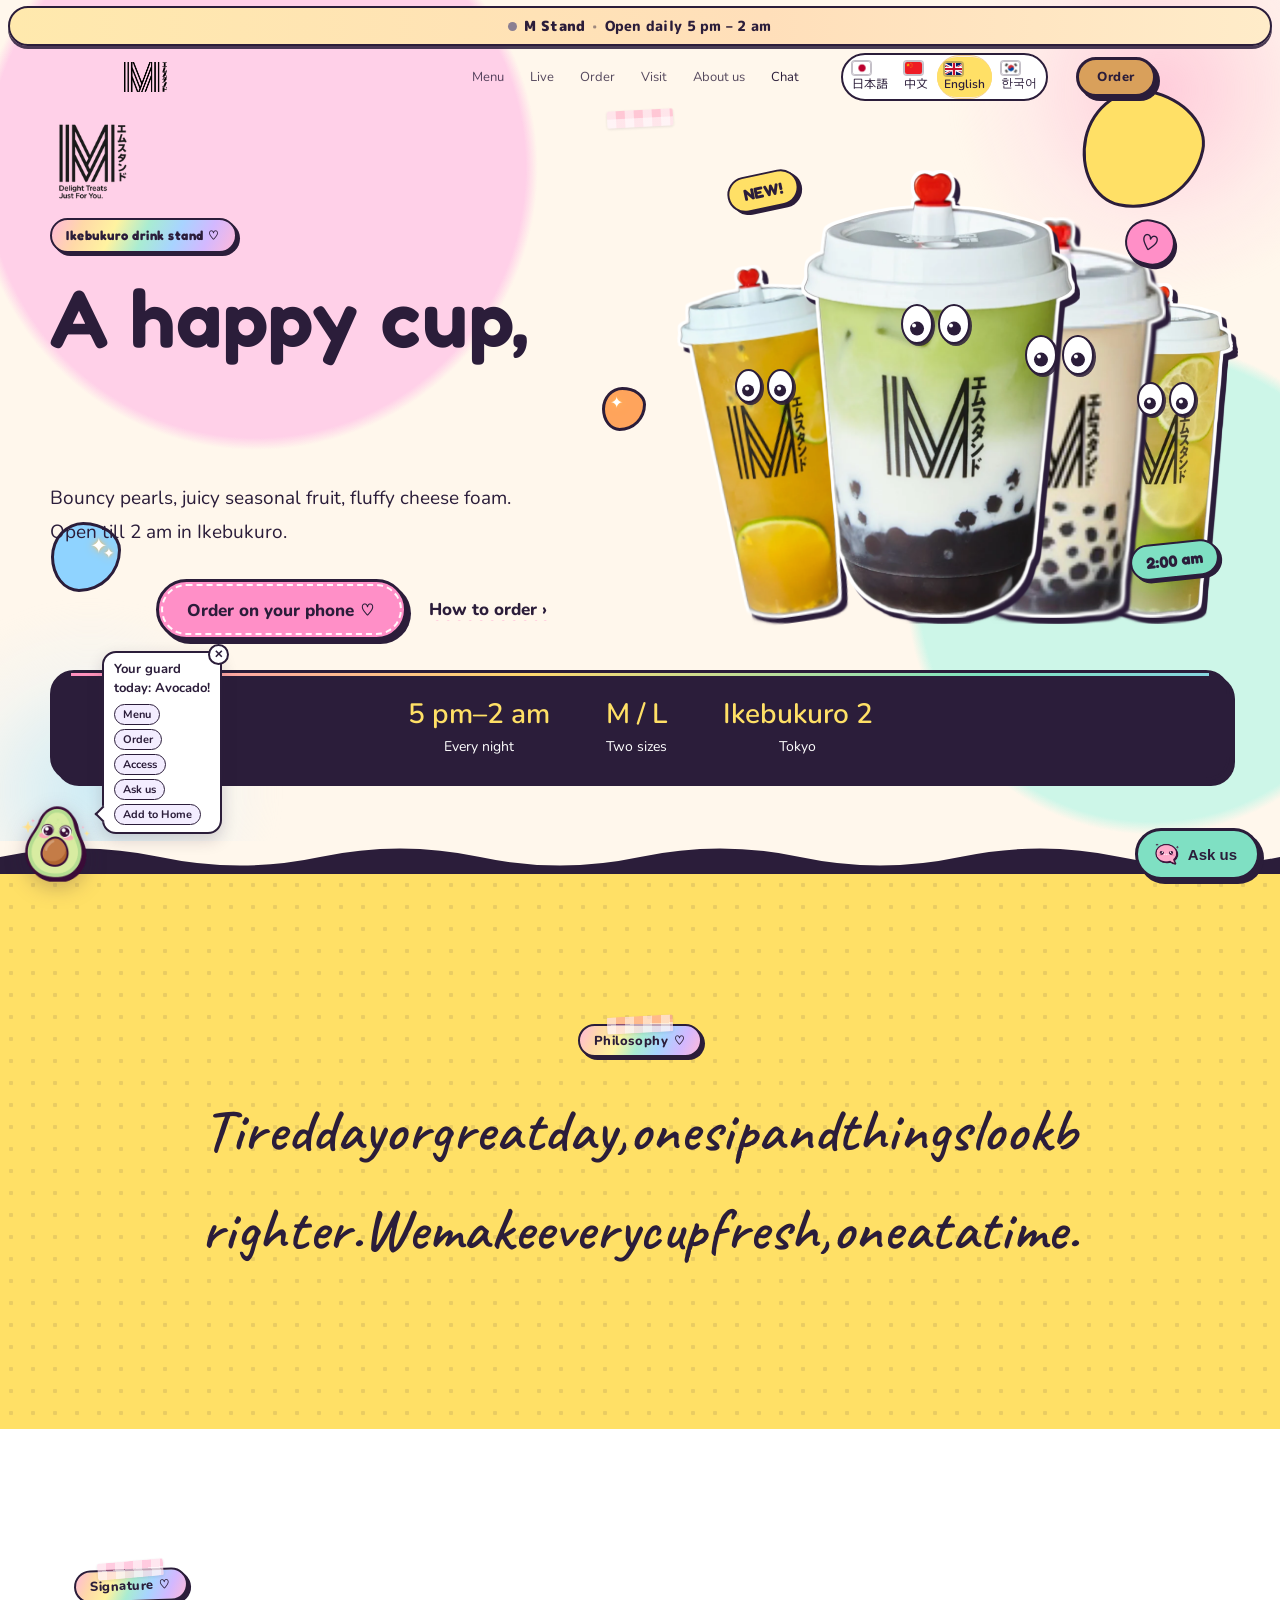
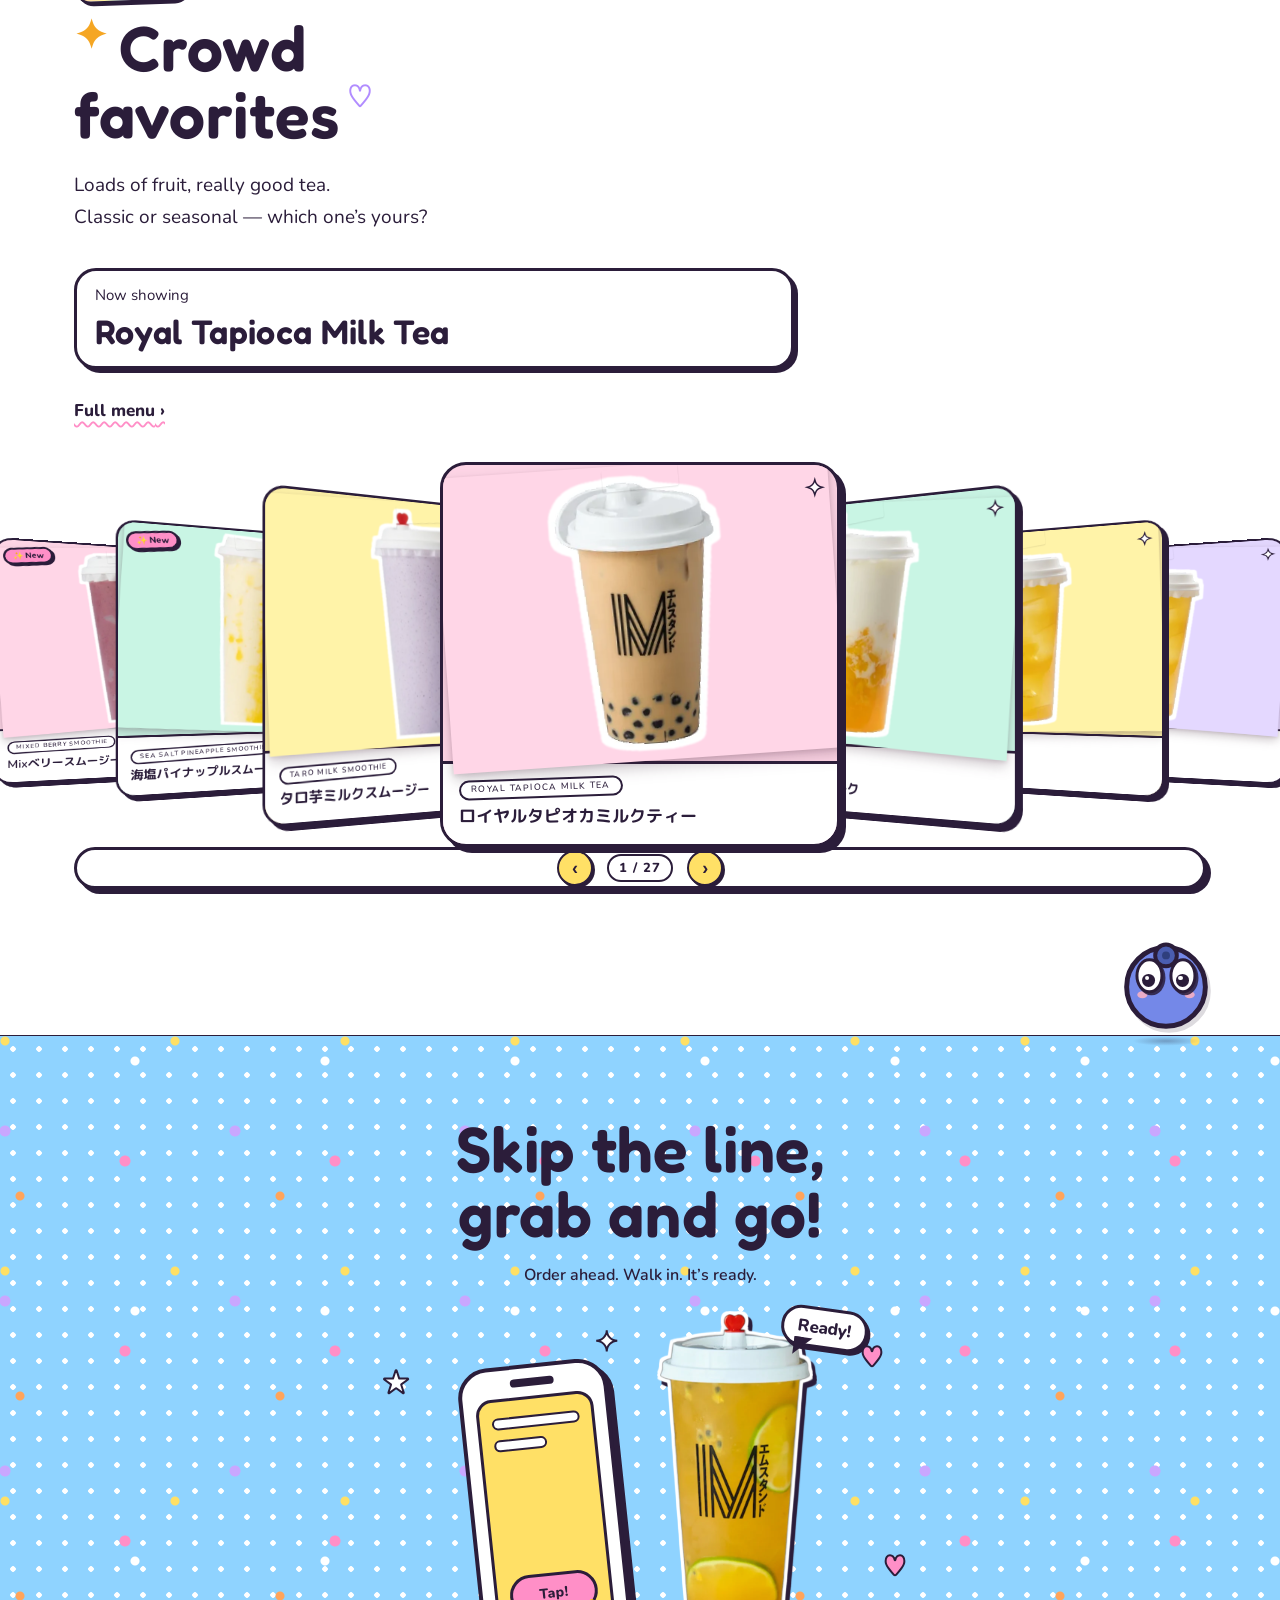
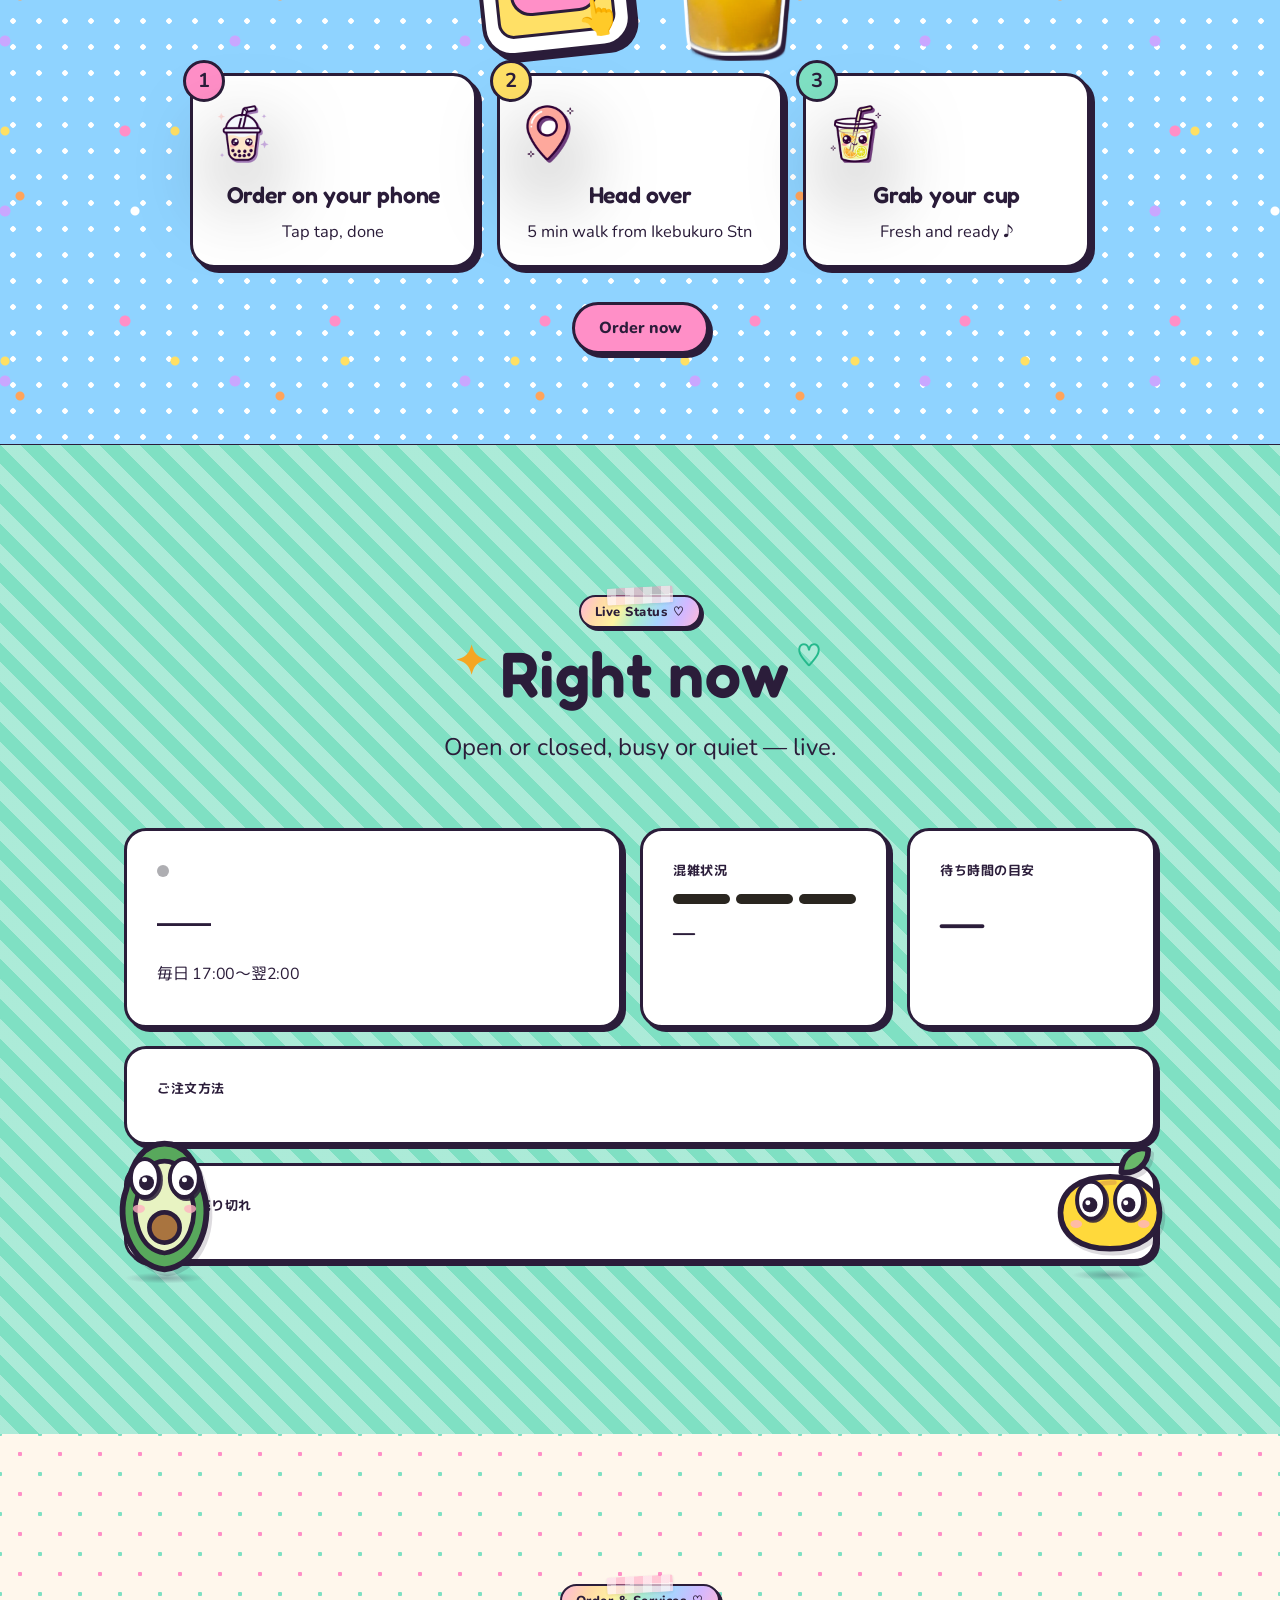
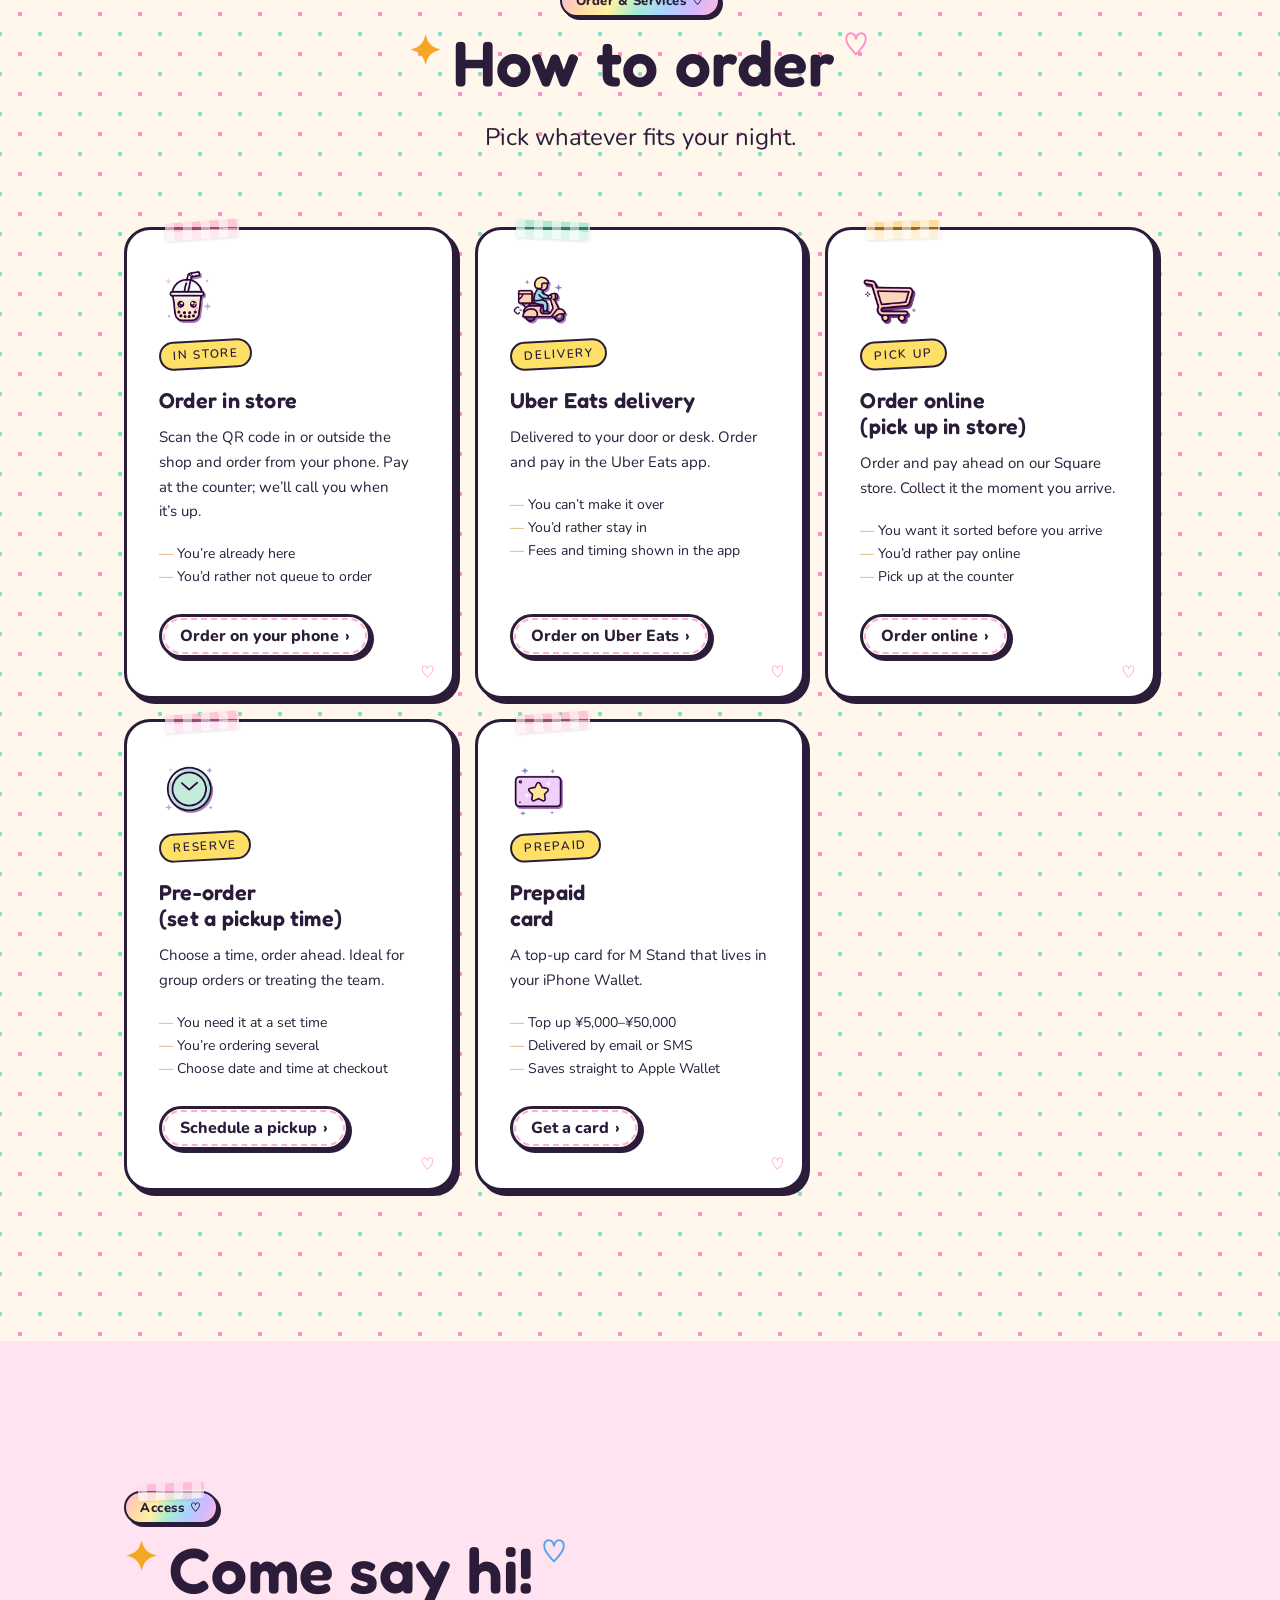
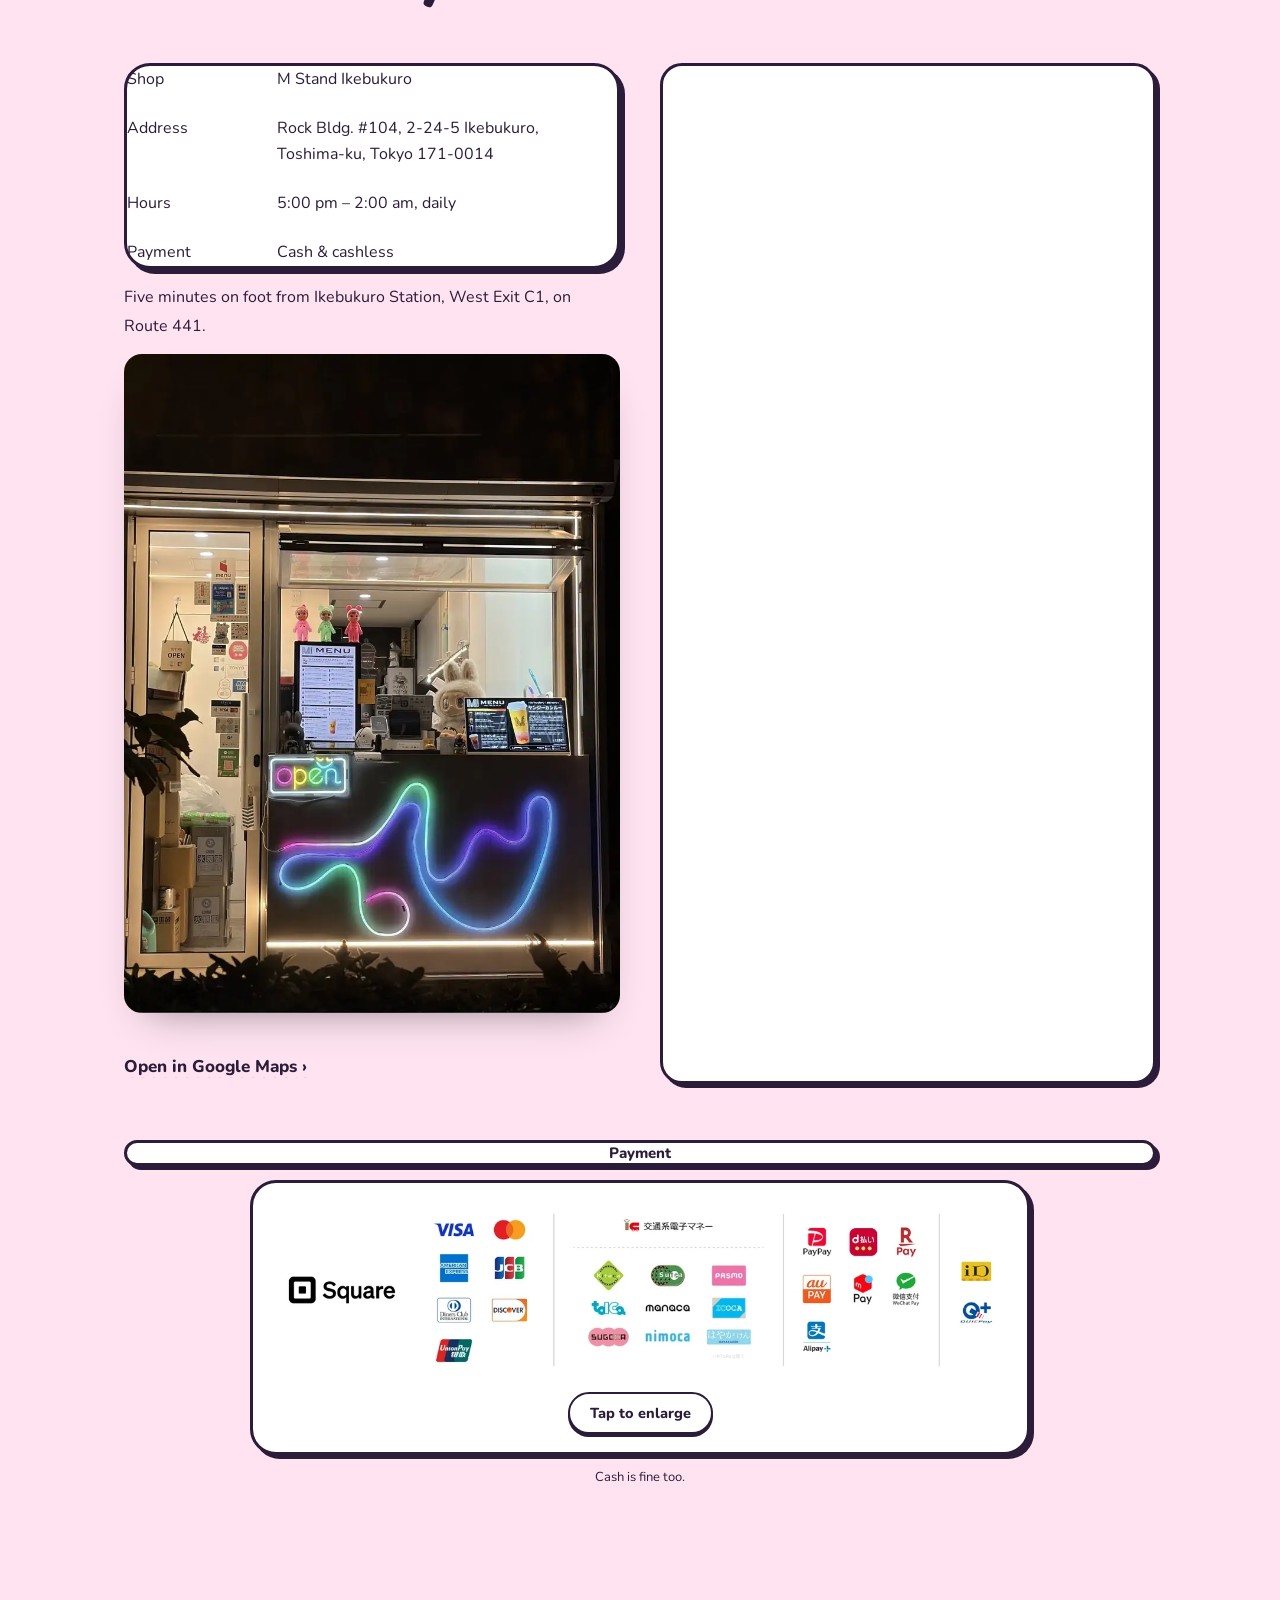
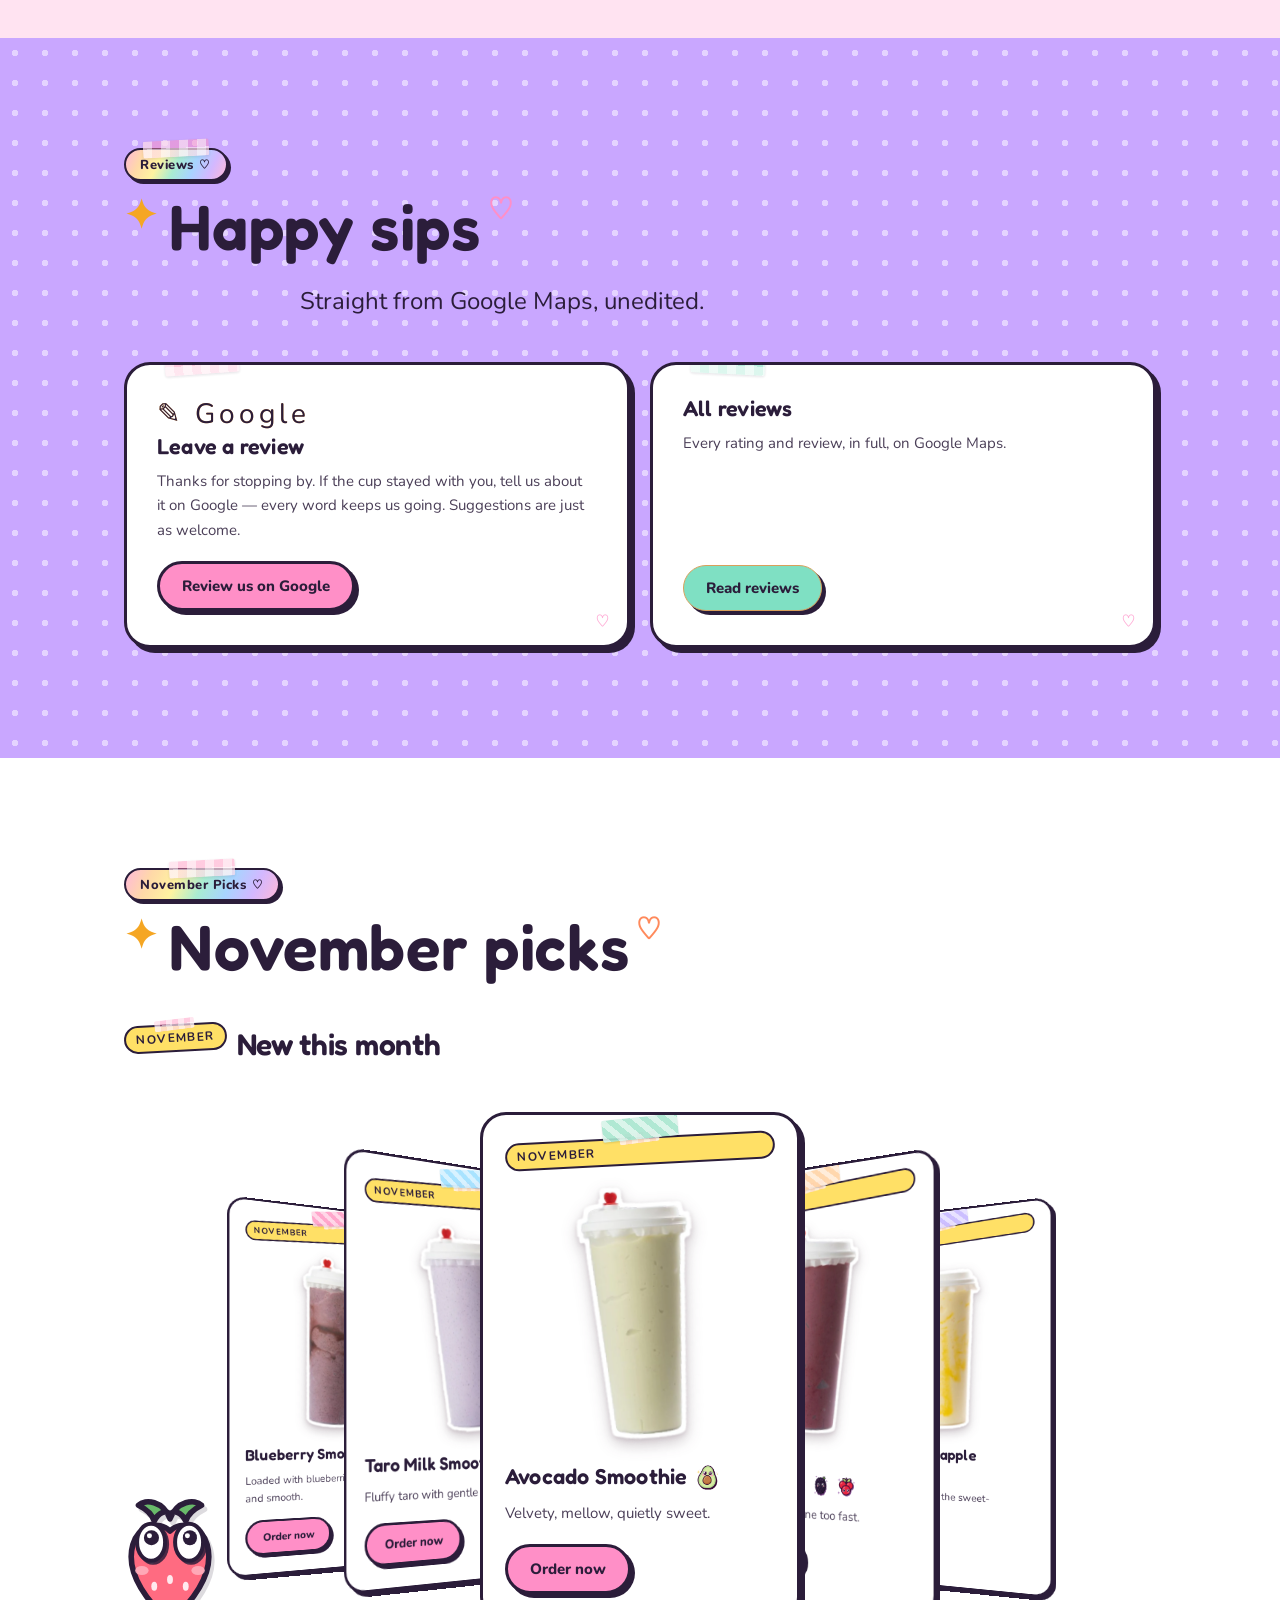
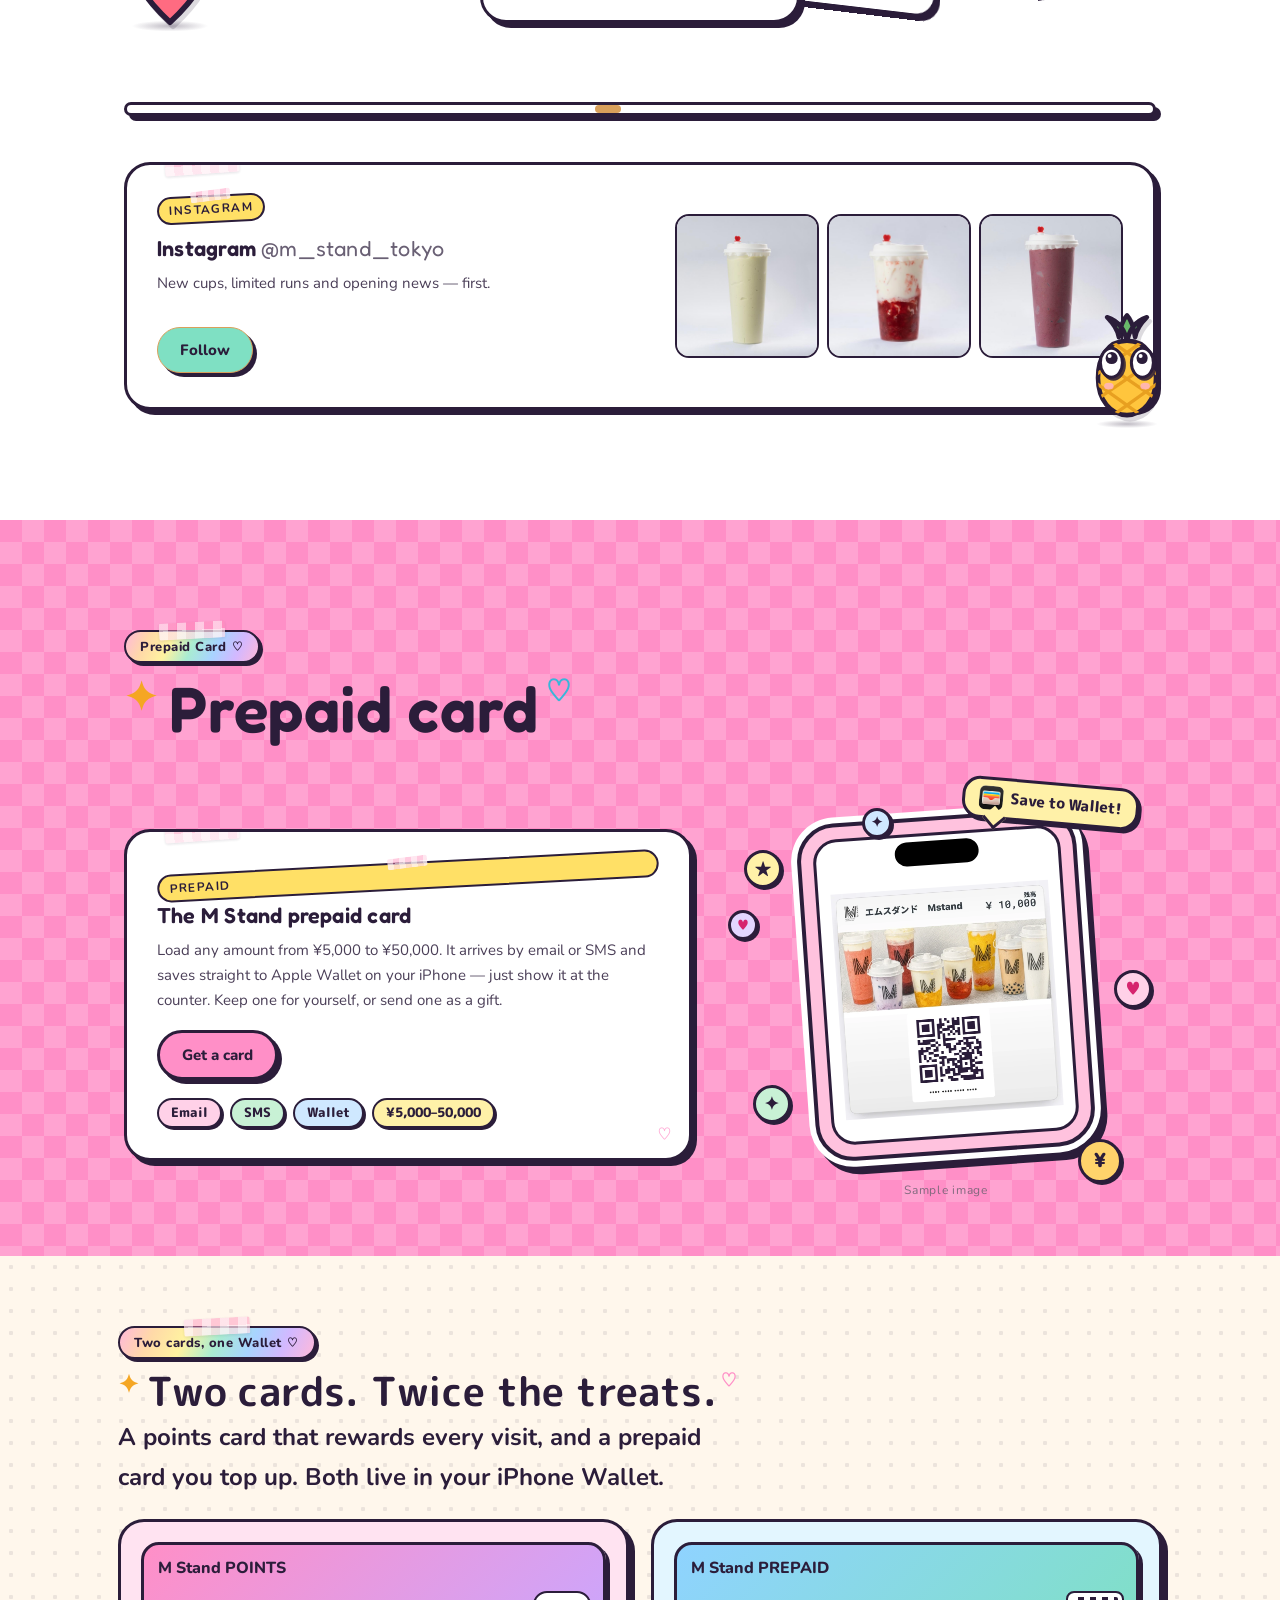
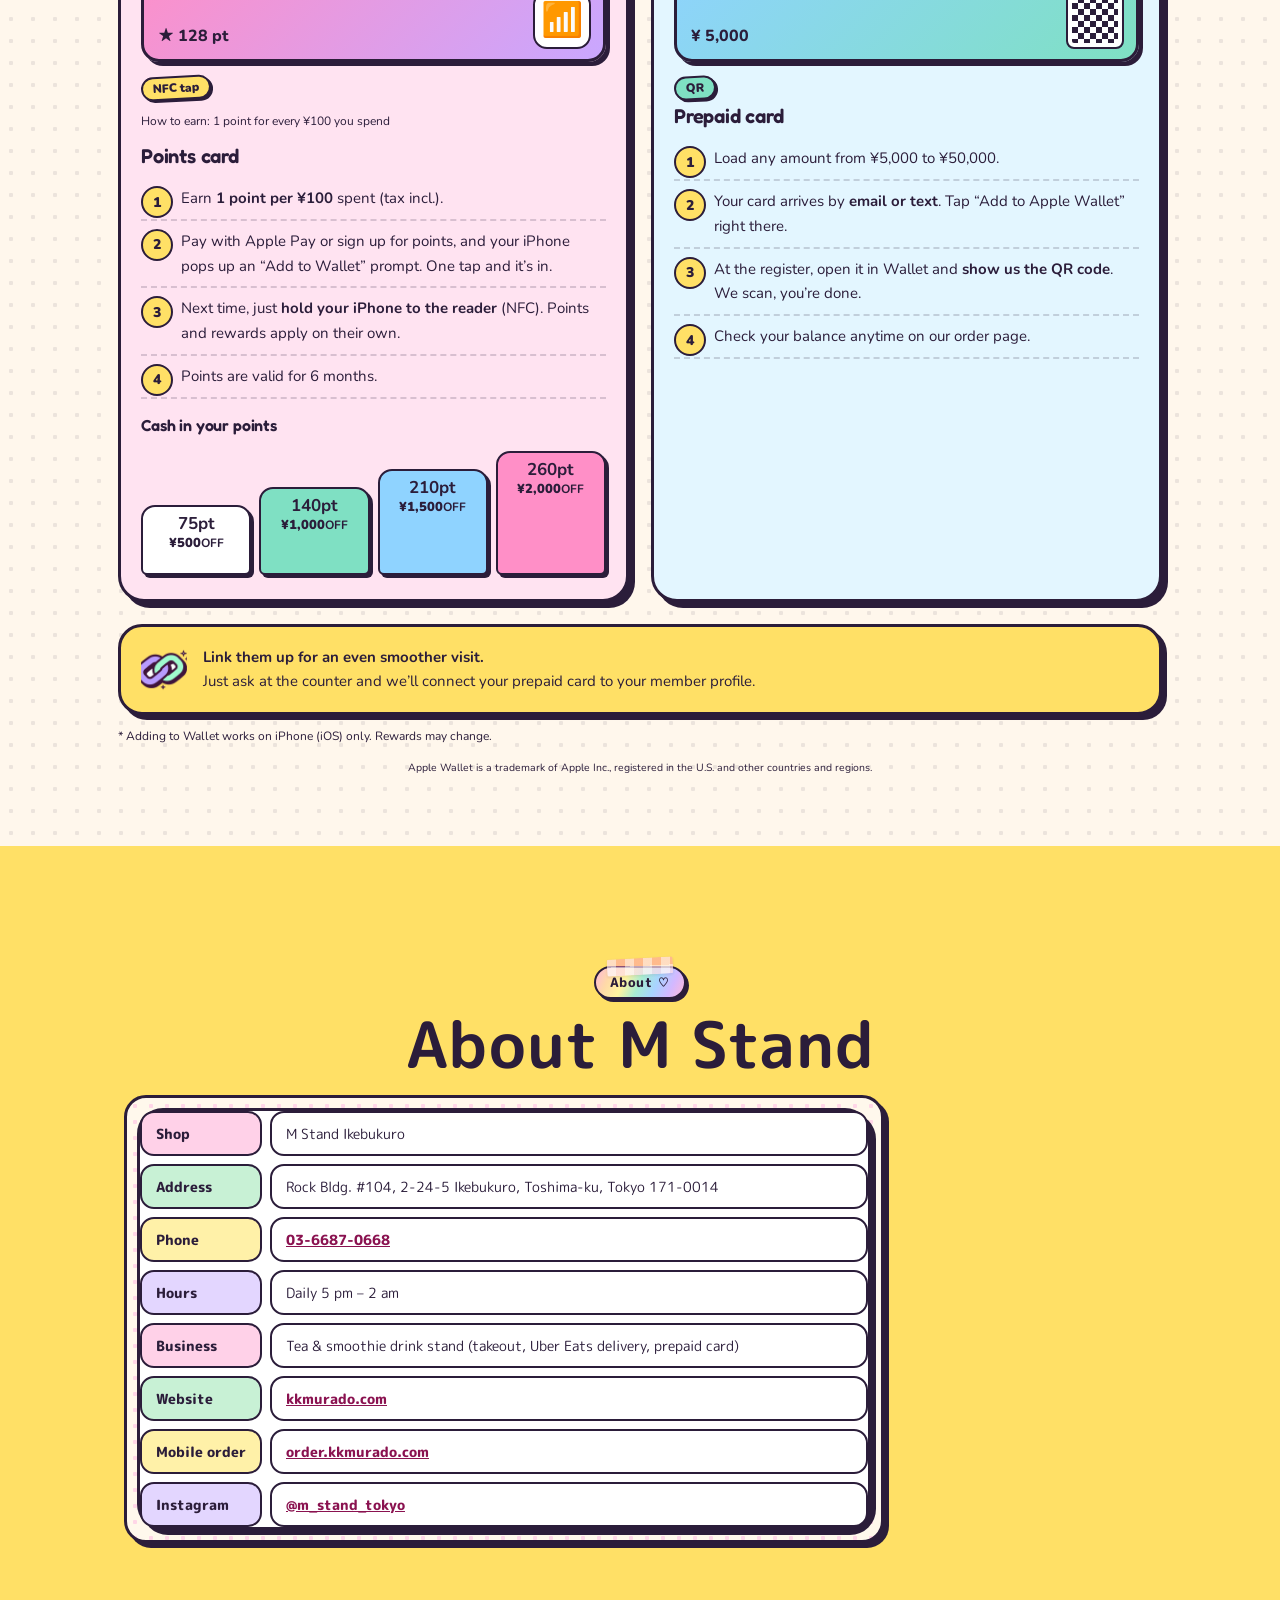
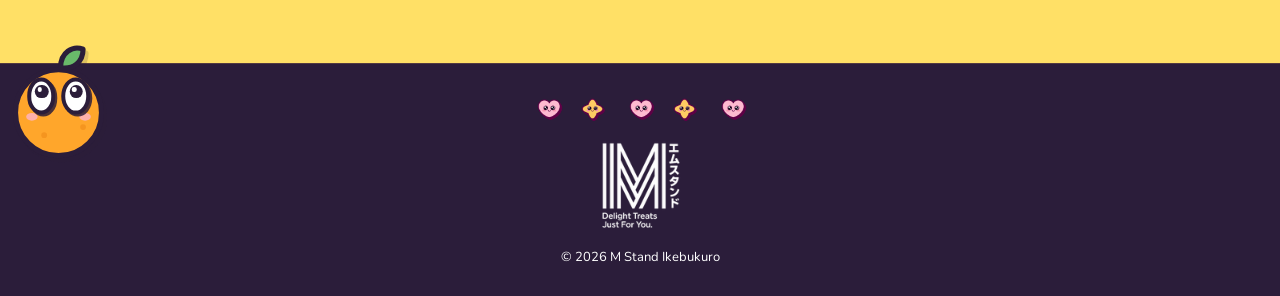
==== commit 38180391: "Show v6.1: presented drink uses the outlined stage cup, sized to the character (138px, height ~ char" ====
--- a/index.html
+++ b/index.html
@@ -189,7 +189,7 @@
 .mscParade{position:absolute;top:calc(50% + 92px);width:72px;height:72px;object-fit:contain;filter:drop-shadow(0 8px 10px rgba(43,29,58,.3));opacity:0;pointer-events:none}
 #mscBowl{position:absolute;left:50%;top:calc(50% + 38px);transform:translateX(-50%);width:170px;opacity:0;pointer-events:none;filter:drop-shadow(0 10px 12px rgba(43,29,58,.3))}
 #mscWhisk{position:absolute;left:calc(50% + 26px);top:calc(50% - 10px);width:46px;opacity:0;pointer-events:none;transform-origin:50% 10%}
-#mscDrink{position:absolute;left:calc(50% + 66px);top:calc(50% - 66px);width:188px;opacity:0;pointer-events:none;transform:translateX(-50%);filter:drop-shadow(0 16px 20px rgba(43,29,58,.3))}
+#mscDrink{position:absolute;left:calc(50% + 70px);top:calc(50% - 104px);width:138px;opacity:0;pointer-events:none;transform:translateX(-50%);filter:drop-shadow(0 16px 20px rgba(43,29,58,.3))}
 #mscOwnWhisk{position:absolute;width:83px;left:calc(50% + 11px);top:calc(50% - 75px);opacity:0;pointer-events:none;transform-origin:50% 50%;filter:drop-shadow(0 3px 5px rgba(43,29,58,.25))}
 #mscFoamG{position:absolute;inset:0;opacity:0;pointer-events:none}
 .mscFoam{position:absolute;border-radius:50%;background:#fff;opacity:0;box-shadow:inset -2px -3px 0 rgba(150,195,130,.35)}
@@ -252,7 +252,7 @@
 function playSong(){try{if(!window.AudioContext&&!window.webkitAudioContext)return;AC=AC||new (window.AudioContext||window.webkitAudioContext)();if(AC.state==='suspended')AC.resume();if(songGain)try{songGain.disconnect();}catch(e){}songGain=AC.createGain();songGain.gain.value=0.05;songGain.connect(AC.destination);var t0=AC.currentTime+0.06;var mel=[523,659,784,659,880,784,659,523,587,659,784,880,784,659,587,523,523,659,784,659,880,784,880,1047,880,784,659,587,523,0,659,784];var bass=[131,175,131,196];for(var i=0;i<mel.length;i++){if(mel[i])tone(mel[i],t0+i*0.21,0.24,'triangle',0.5);if(i%8===0)tone(bass[(i/8)%4],t0+i*0.21,0.5,'sine',0.7);if(i%4===2)tone(1568,t0+i*0.21,0.04,'square',0.05);}var tc=t0+32*0.21;tone(523,tc,1.3,'triangle',0.5);tone(659,tc,1.3,'triangle',0.4);tone(784,tc,1.3,'triangle',0.4);}catch(e){}}
 function later(fn,ms){showTimers.push(setTimeout(fn,ms));}
 var bowl=null,whisk=null,drink=null,puff=null,rays=null,foamG=null,whiskEl=null;
-function ensureStage(){if(stage)return;stage=document.createElement('div');stage.id='mscStage';perf=document.createElement('img');perf.id='mscPerformer';perf.alt='';f1=document.createElement('img');f1.className='mscFriend';f1.id='mscF1';f1.alt='';f2=document.createElement('img');f2.className='mscFriend';f2.id='mscF2';f2.alt='';stageTxt=document.createElement('div');stageTxt.id='mscStageTxt';stage.appendChild(f1);stage.appendChild(f2);for(var i=0;i<4;i++){var p=document.createElement('img');p.className='mscParade';p.alt='';p.style.left='calc('+(10+i*24)+'% - 36px)';parade.push(p);stage.appendChild(p);}bowl=document.createElement('div');bowl.id='mscBowl';bowl.innerHTML='<svg viewBox="0 0 168 92"><path d="M14 30 h140 c0 30 -18 52 -46 56 l-4 6 h-40 l-4 -6 c-28 -4 -46 -26 -46 -56 z" fill="#fdf3df"/><ellipse cx="84" cy="30" rx="70" ry="13" fill="#8fbc55"/><circle id="mscFoam0" cx="58" cy="27" r="5" fill="#eef6dd"/><circle id="mscFoam1" cx="76" cy="24" r="6.5" fill="#eef6dd"/><circle id="mscFoam2" cx="96" cy="26" r="5" fill="#eef6dd"/><circle id="mscFoam3" cx="110" cy="28" r="4" fill="#eef6dd"/><ellipse cx="84" cy="30" rx="70" ry="13" fill="none" stroke="#d9c9a3" stroke-width="3"/></svg>';whisk=document.createElement('div');whisk.id='mscWhisk';whisk.innerHTML='<svg viewBox="0 0 46 84"><rect x="19" y="2" width="8" height="26" rx="3" fill="#d9b380"/><rect x="12" y="33" width="22" height="5" rx="2" fill="#b98d54"/><path d="M23 28 Q 7 55 6 79" stroke="#e6c88f" stroke-width="2.4" fill="none"/><path d="M23 28 Q 13 55 12 80" stroke="#e6c88f" stroke-width="2.4" fill="none"/><path d="M23 28 Q 19 55 18 81" stroke="#e6c88f" stroke-width="2.4" fill="none"/><path d="M23 28 Q 24 55 24 81" stroke="#e6c88f" stroke-width="2.4" fill="none"/><path d="M23 28 Q 29 55 30 81" stroke="#e6c88f" stroke-width="2.4" fill="none"/><path d="M23 28 Q 35 55 36 80" stroke="#e6c88f" stroke-width="2.4" fill="none"/><path d="M23 28 Q 40 55 41 79" stroke="#e6c88f" stroke-width="2.4" fill="none"/></svg>';drink=document.createElement('img');drink.id='mscDrink';drink.alt='';drink.src='img/cup_matcha_milk.webp';puff=document.createElement('div');puff.id='mscPuff';rays=document.createElement('div');rays.id='mscRays';whiskEl=document.createElement('img');whiskEl.id='mscOwnWhisk';whiskEl.alt='';whiskEl.src='icons/msc-whisk.png';foamG=document.createElement('div');foamG.id='mscFoamG';var fpos=[[-56,-72,14],[-38,-79,18],[-20,-74,15],[-30,-64,11]];for(var fi=0;fi<4;fi++){var fc=document.createElement('div');fc.className='mscFoam';fc.id='mscFoam'+fi;fc.style.left='calc(50% + '+fpos[fi][0]+'px)';fc.style.top='calc(50% + '+fpos[fi][1]+'px)';fc.style.width=fpos[fi][2]+'px';fc.style.height=fpos[fi][2]+'px';foamG.appendChild(fc);}stage.appendChild(rays);stage.appendChild(drink);stage.appendChild(perf);stage.appendChild(foamG);stage.appendChild(whiskEl);stage.appendChild(stageTxt);document.body.appendChild(stage);stage.addEventListener('click',endShow);}
+function ensureStage(){if(stage)return;stage=document.createElement('div');stage.id='mscStage';perf=document.createElement('img');perf.id='mscPerformer';perf.alt='';f1=document.createElement('img');f1.className='mscFriend';f1.id='mscF1';f1.alt='';f2=document.createElement('img');f2.className='mscFriend';f2.id='mscF2';f2.alt='';stageTxt=document.createElement('div');stageTxt.id='mscStageTxt';stage.appendChild(f1);stage.appendChild(f2);for(var i=0;i<4;i++){var p=document.createElement('img');p.className='mscParade';p.alt='';p.style.left='calc('+(10+i*24)+'% - 36px)';parade.push(p);stage.appendChild(p);}bowl=document.createElement('div');bowl.id='mscBowl';bowl.innerHTML='<svg viewBox="0 0 168 92"><path d="M14 30 h140 c0 30 -18 52 -46 56 l-4 6 h-40 l-4 -6 c-28 -4 -46 -26 -46 -56 z" fill="#fdf3df"/><ellipse cx="84" cy="30" rx="70" ry="13" fill="#8fbc55"/><circle id="mscFoam0" cx="58" cy="27" r="5" fill="#eef6dd"/><circle id="mscFoam1" cx="76" cy="24" r="6.5" fill="#eef6dd"/><circle id="mscFoam2" cx="96" cy="26" r="5" fill="#eef6dd"/><circle id="mscFoam3" cx="110" cy="28" r="4" fill="#eef6dd"/><ellipse cx="84" cy="30" rx="70" ry="13" fill="none" stroke="#d9c9a3" stroke-width="3"/></svg>';whisk=document.createElement('div');whisk.id='mscWhisk';whisk.innerHTML='<svg viewBox="0 0 46 84"><rect x="19" y="2" width="8" height="26" rx="3" fill="#d9b380"/><rect x="12" y="33" width="22" height="5" rx="2" fill="#b98d54"/><path d="M23 28 Q 7 55 6 79" stroke="#e6c88f" stroke-width="2.4" fill="none"/><path d="M23 28 Q 13 55 12 80" stroke="#e6c88f" stroke-width="2.4" fill="none"/><path d="M23 28 Q 19 55 18 81" stroke="#e6c88f" stroke-width="2.4" fill="none"/><path d="M23 28 Q 24 55 24 81" stroke="#e6c88f" stroke-width="2.4" fill="none"/><path d="M23 28 Q 29 55 30 81" stroke="#e6c88f" stroke-width="2.4" fill="none"/><path d="M23 28 Q 35 55 36 80" stroke="#e6c88f" stroke-width="2.4" fill="none"/><path d="M23 28 Q 40 55 41 79" stroke="#e6c88f" stroke-width="2.4" fill="none"/></svg>';drink=document.createElement('img');drink.id='mscDrink';drink.alt='';drink.src='img/cup_matcha_stage.webp';puff=document.createElement('div');puff.id='mscPuff';rays=document.createElement('div');rays.id='mscRays';whiskEl=document.createElement('img');whiskEl.id='mscOwnWhisk';whiskEl.alt='';whiskEl.src='icons/msc-whisk.png';foamG=document.createElement('div');foamG.id='mscFoamG';var fpos=[[-56,-72,14],[-38,-79,18],[-20,-74,15],[-30,-64,11]];for(var fi=0;fi<4;fi++){var fc=document.createElement('div');fc.className='mscFoam';fc.id='mscFoam'+fi;fc.style.left='calc(50% + '+fpos[fi][0]+'px)';fc.style.top='calc(50% + '+fpos[fi][1]+'px)';fc.style.width=fpos[fi][2]+'px';fc.style.height=fpos[fi][2]+'px';foamG.appendChild(fc);}stage.appendChild(rays);stage.appendChild(drink);stage.appendChild(perf);stage.appendChild(foamG);stage.appendChild(whiskEl);stage.appendChild(stageTxt);document.body.appendChild(stage);stage.addEventListener('click',endShow);}
 function anim(el,frames,opt){if(el&&el.animate){try{return el.animate(frames,opt);}catch(e){}}return null;}
 function endShow(){showTimers.forEach(clearTimeout);showTimers=[];if(songGain&&AC)try{songGain.gain.cancelScheduledValues(AC.currentTime);songGain.gain.setTargetAtTime(0.0001,AC.currentTime,0.08);}catch(e){}var wasOn=stage&&stage.classList.contains('on');if(stage)stage.classList.remove('on');pet.style.visibility='';stageBusy=false;[perf,f1,f2,drink,rays,foamG,whiskEl].concat(parade).forEach(function(el){if(el&&el.getAnimations)try{el.getAnimations().forEach(function(a){a.cancel();});}catch(e){}if(el&&el!==perf)el.style.opacity='0';});if(wasOn)say(pick());}
 function stageSparkles(n,big){var cols=['#ffd166','#ff8fab','#a3c585','#7cc7ff'];for(var i=0;i<(n||14);i++){var sp=document.createElement('span');sp.className='mscSp';sp.style.background=cols[i%4];var R=big?320:170;sp.style.setProperty('--dx',(Math.random()*2*R-R).toFixed(0)+'px');sp.style.setProperty('--dy',(Math.random()*260-210).toFixed(0)+'px');stage.appendChild(sp);(function(el){setTimeout(function(){el.remove();},850);})(sp);}}
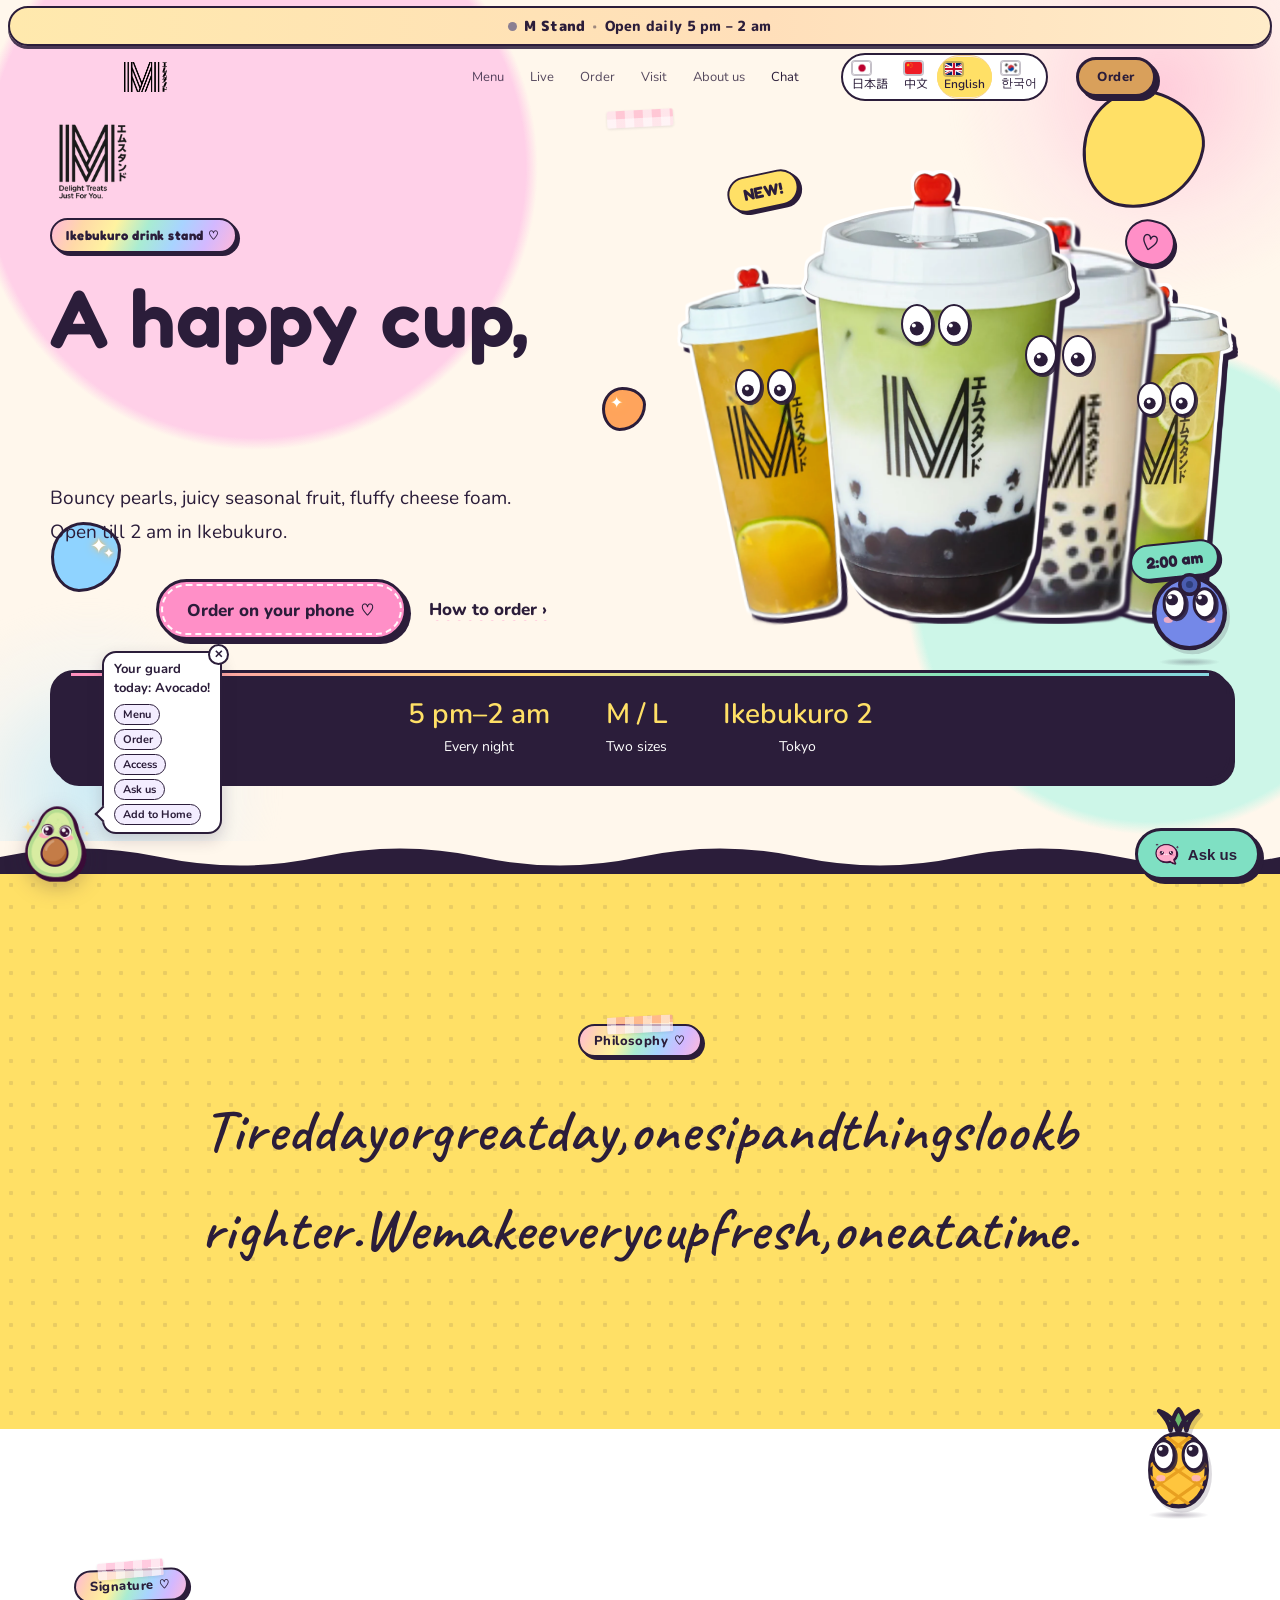
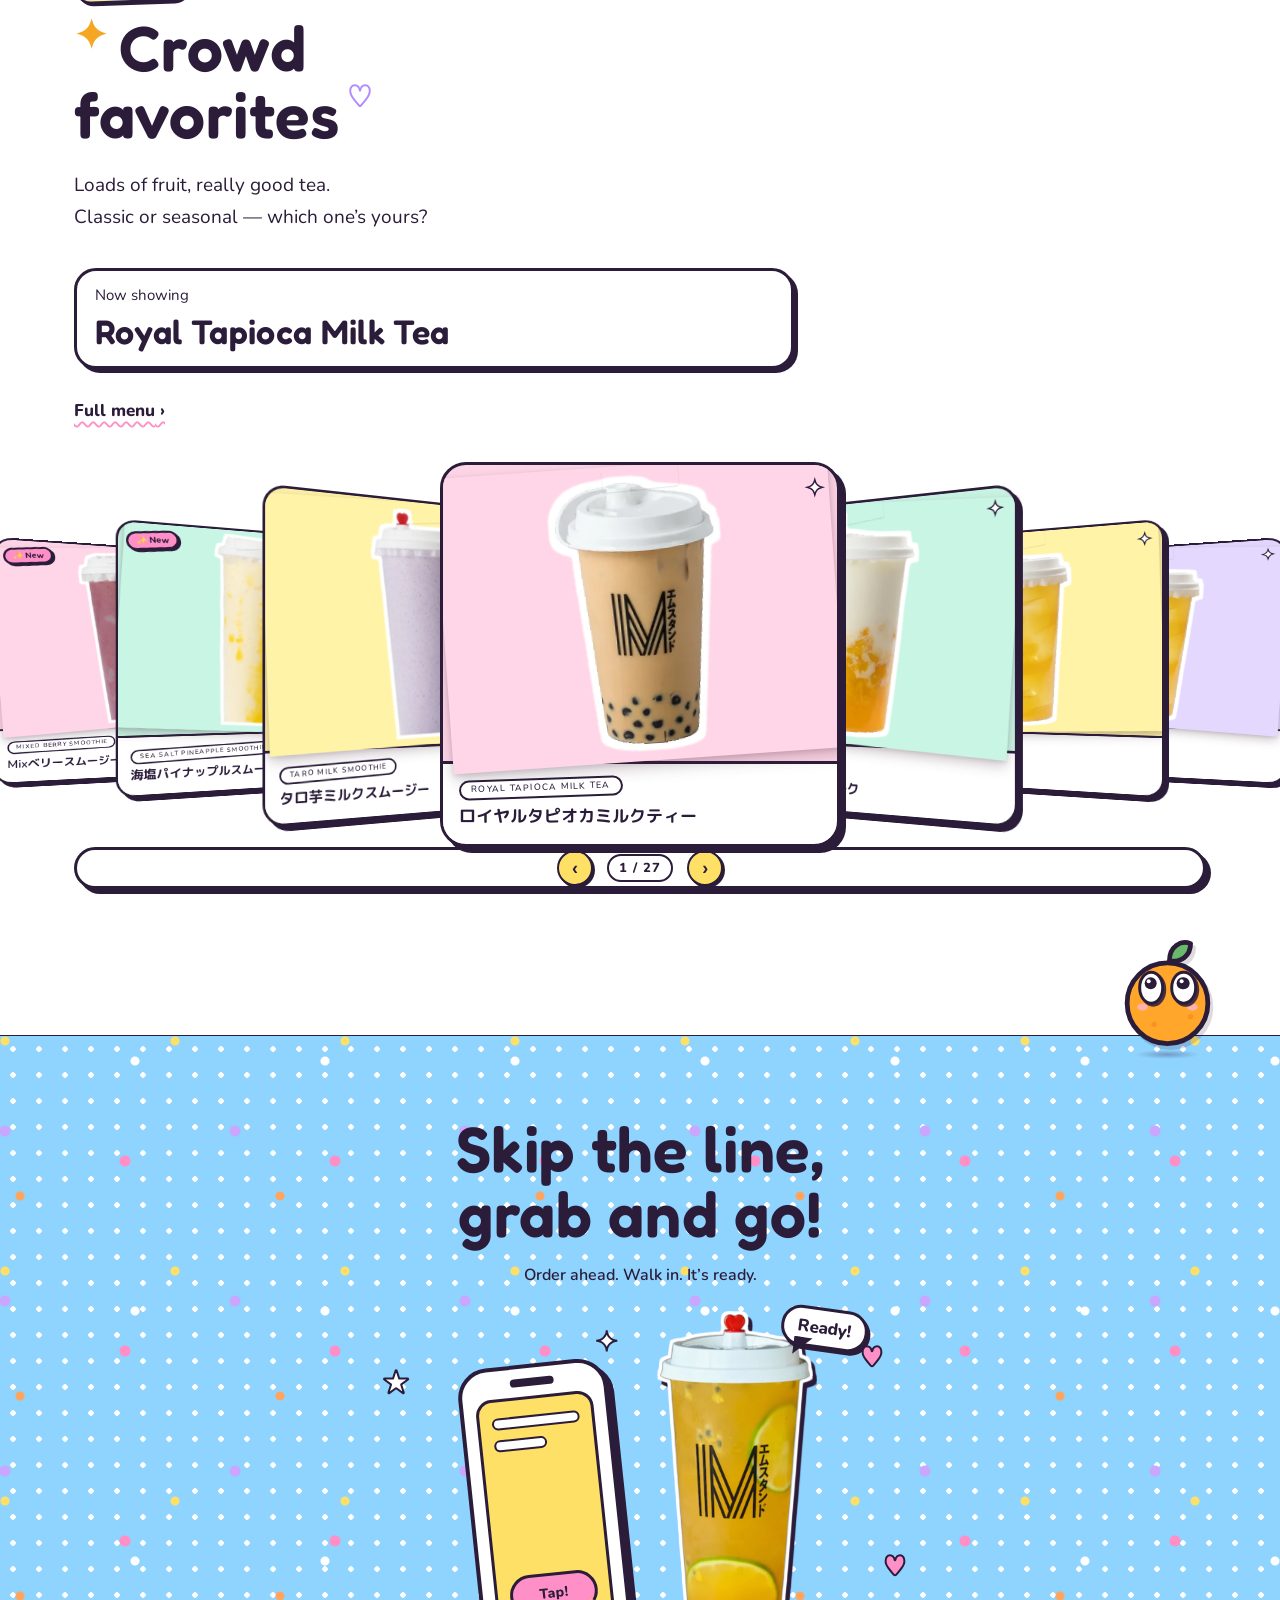
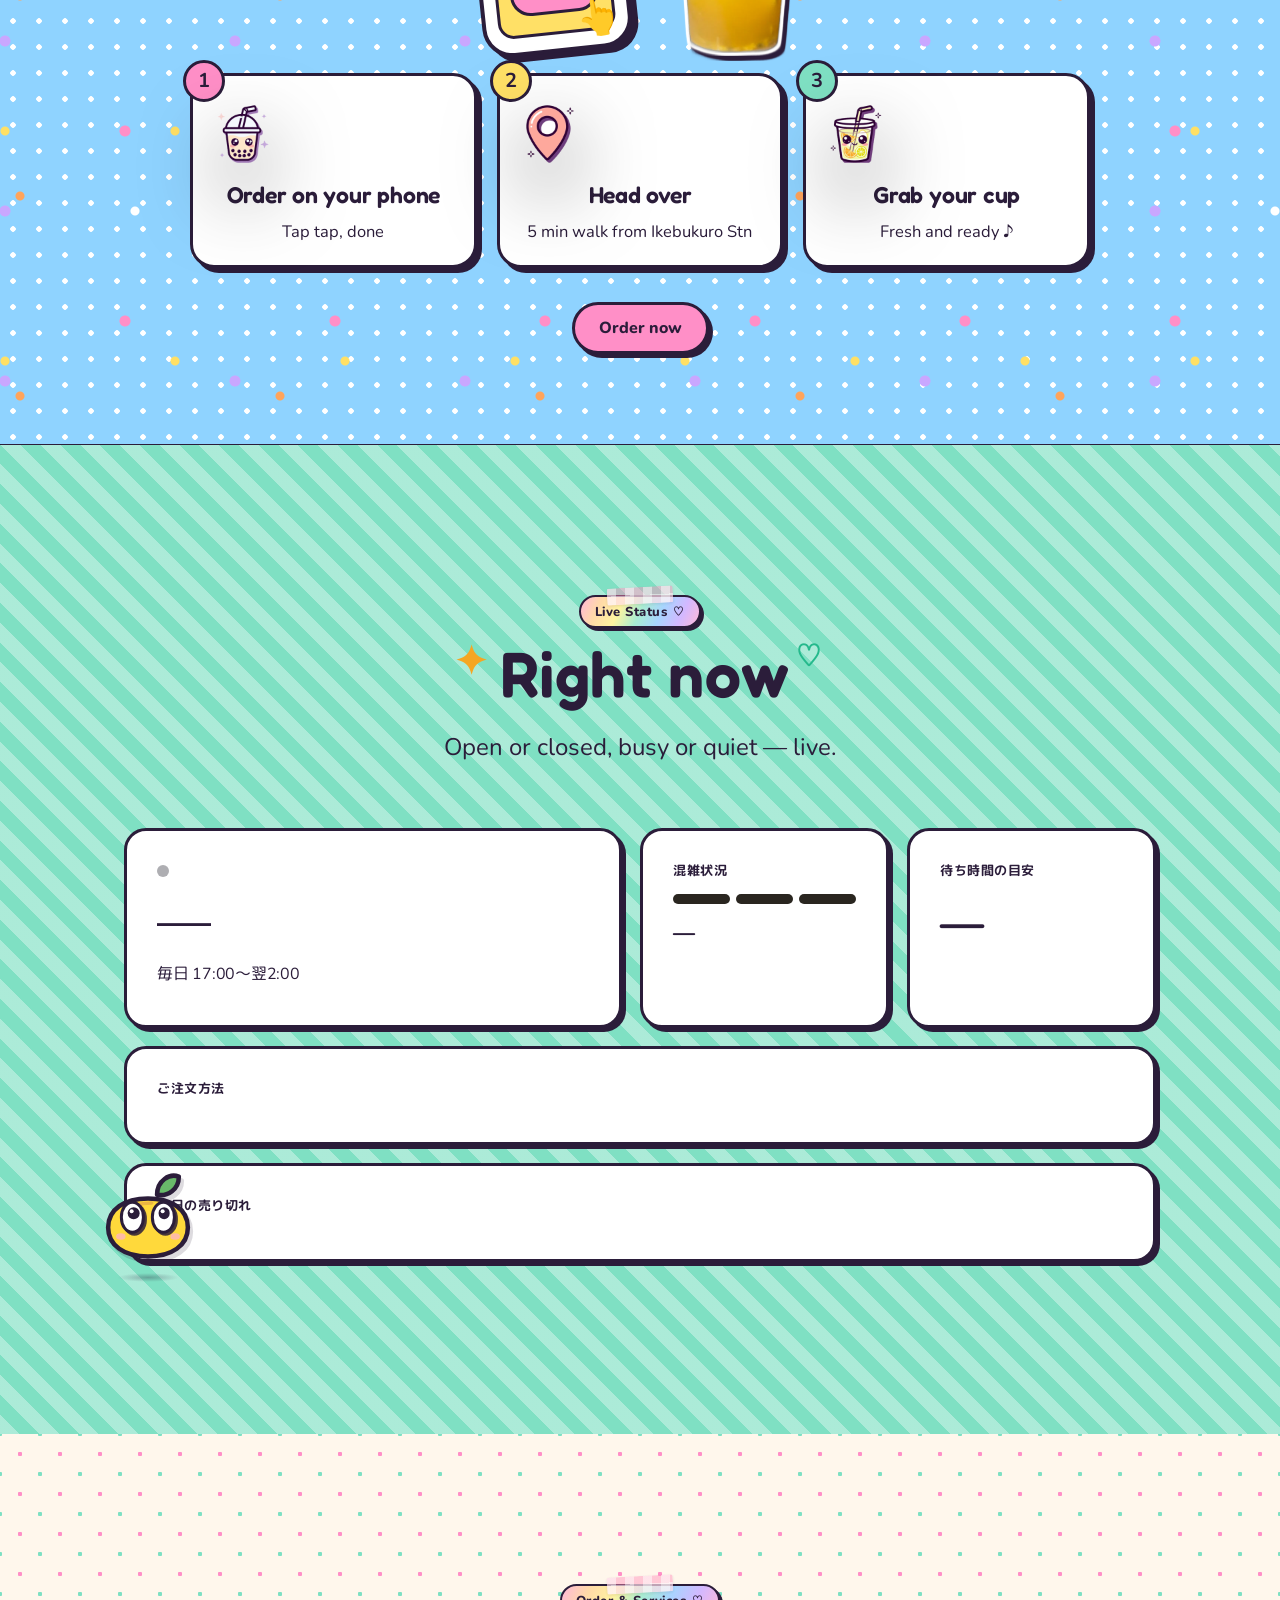
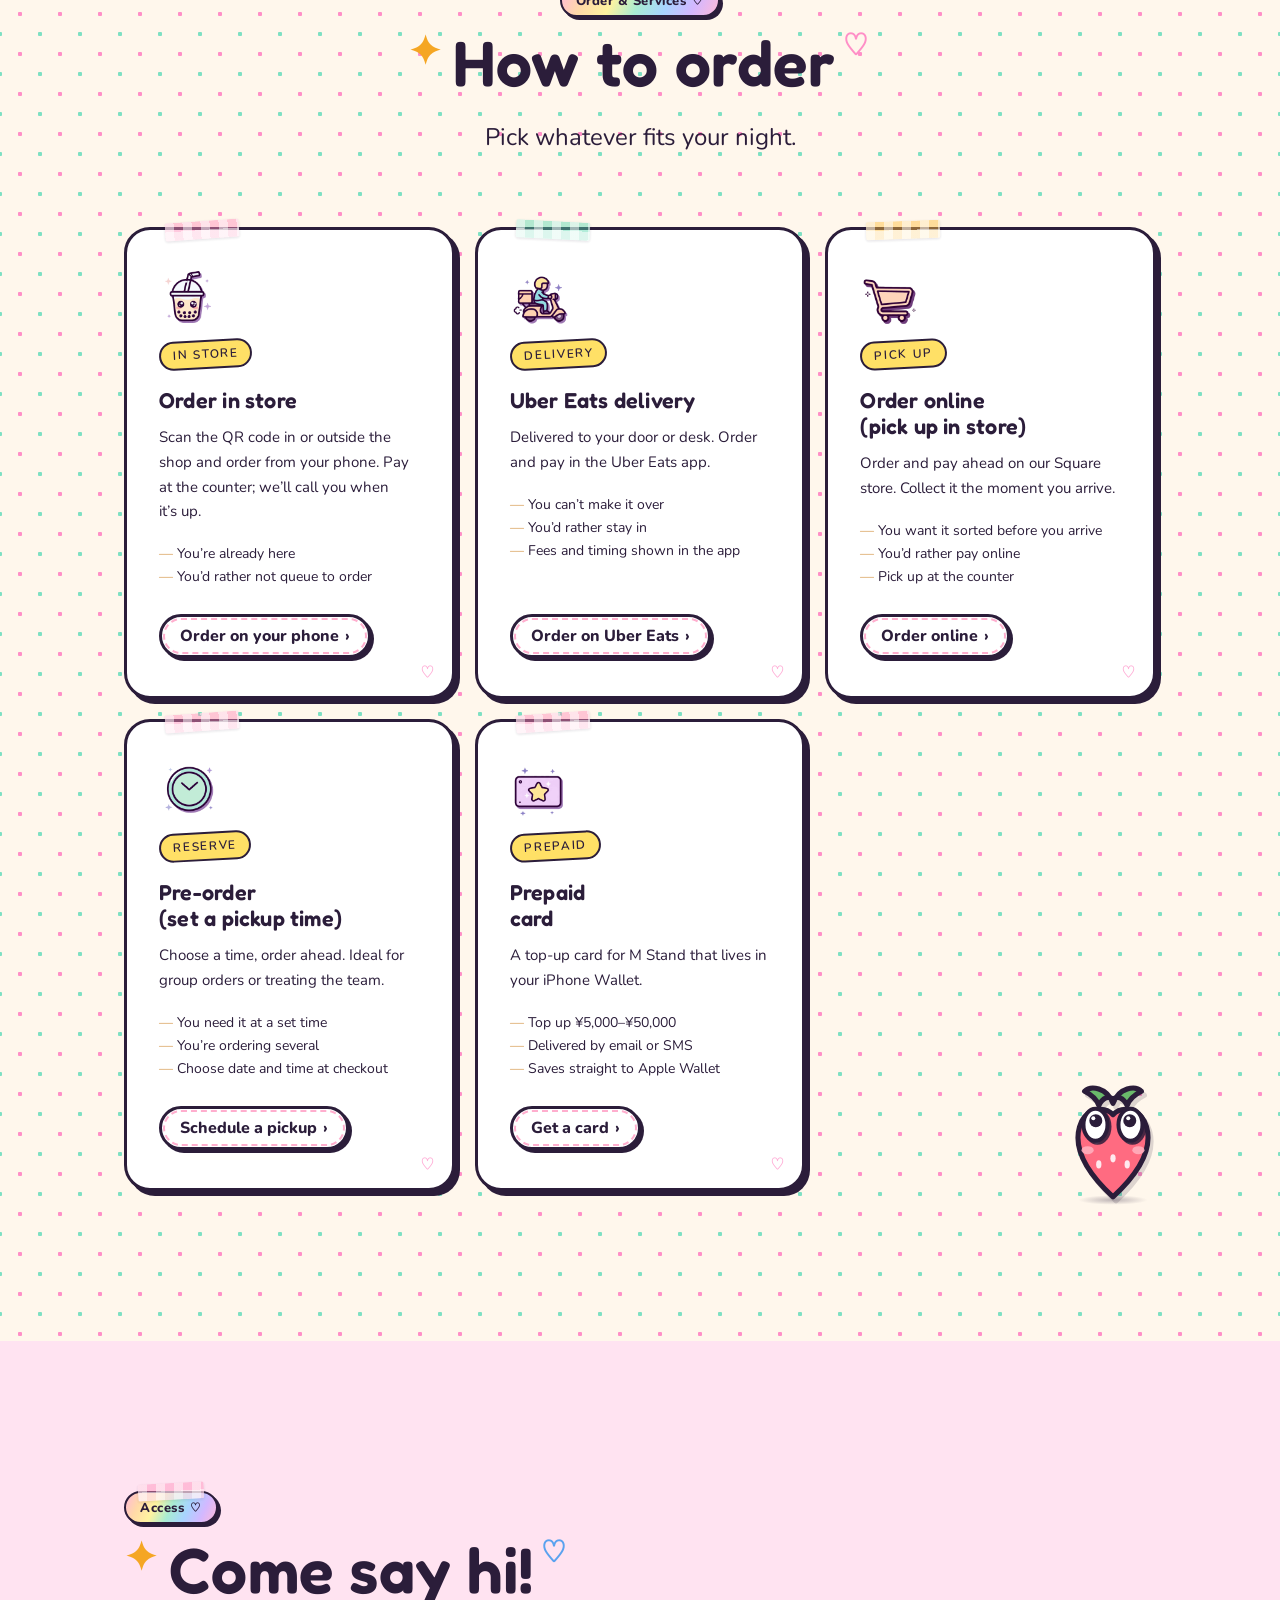
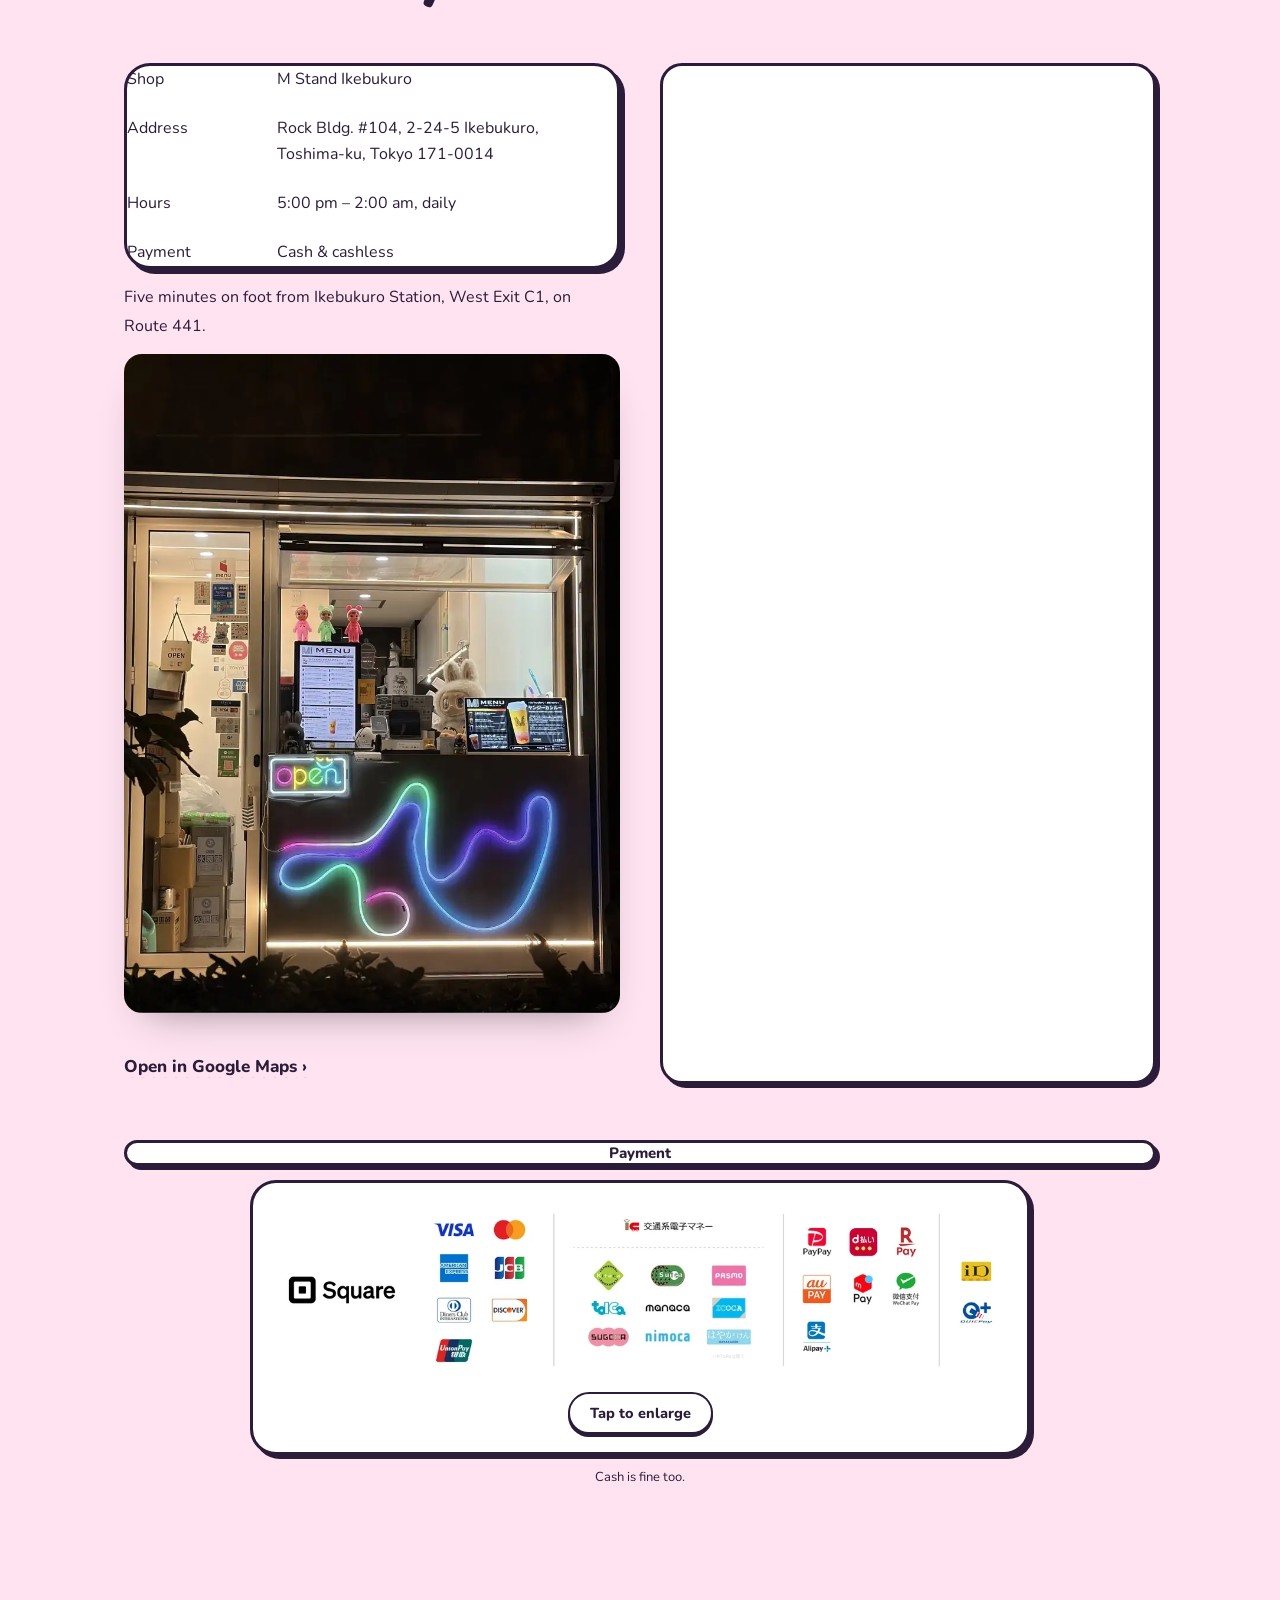
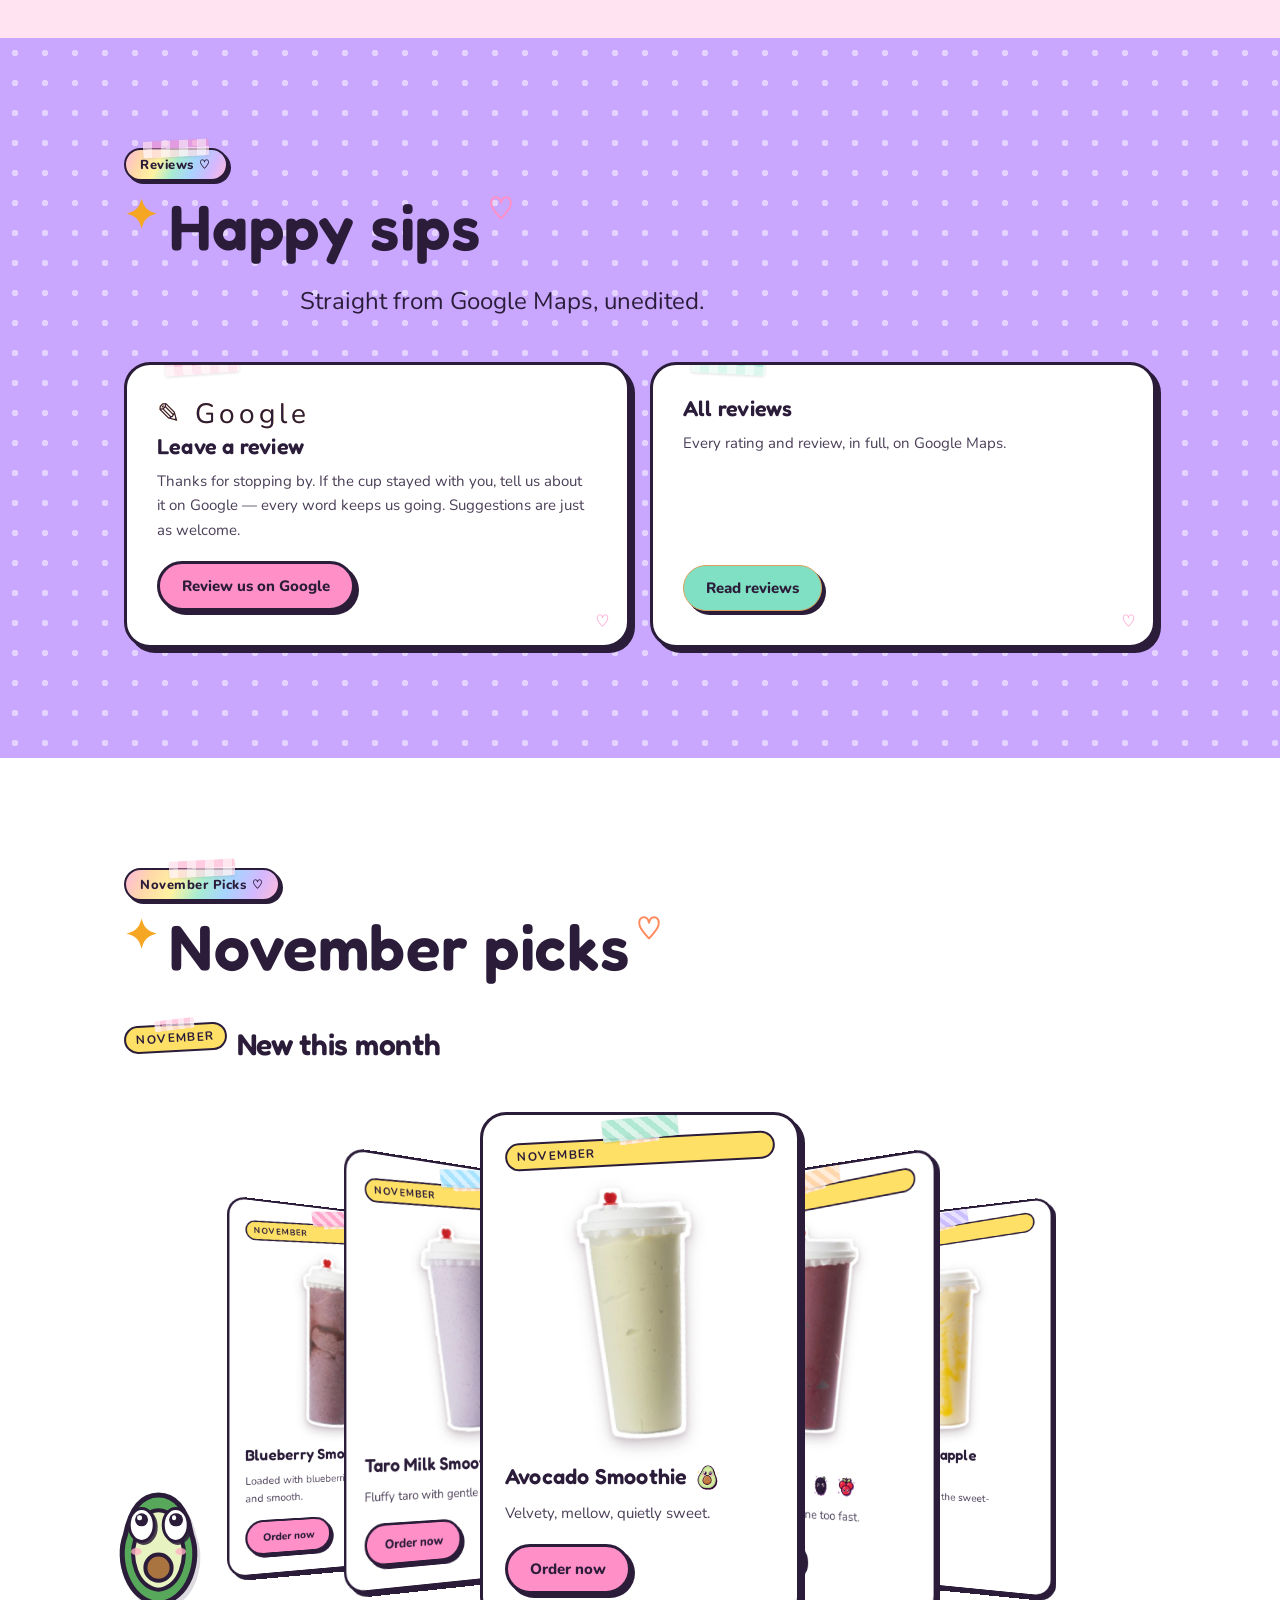
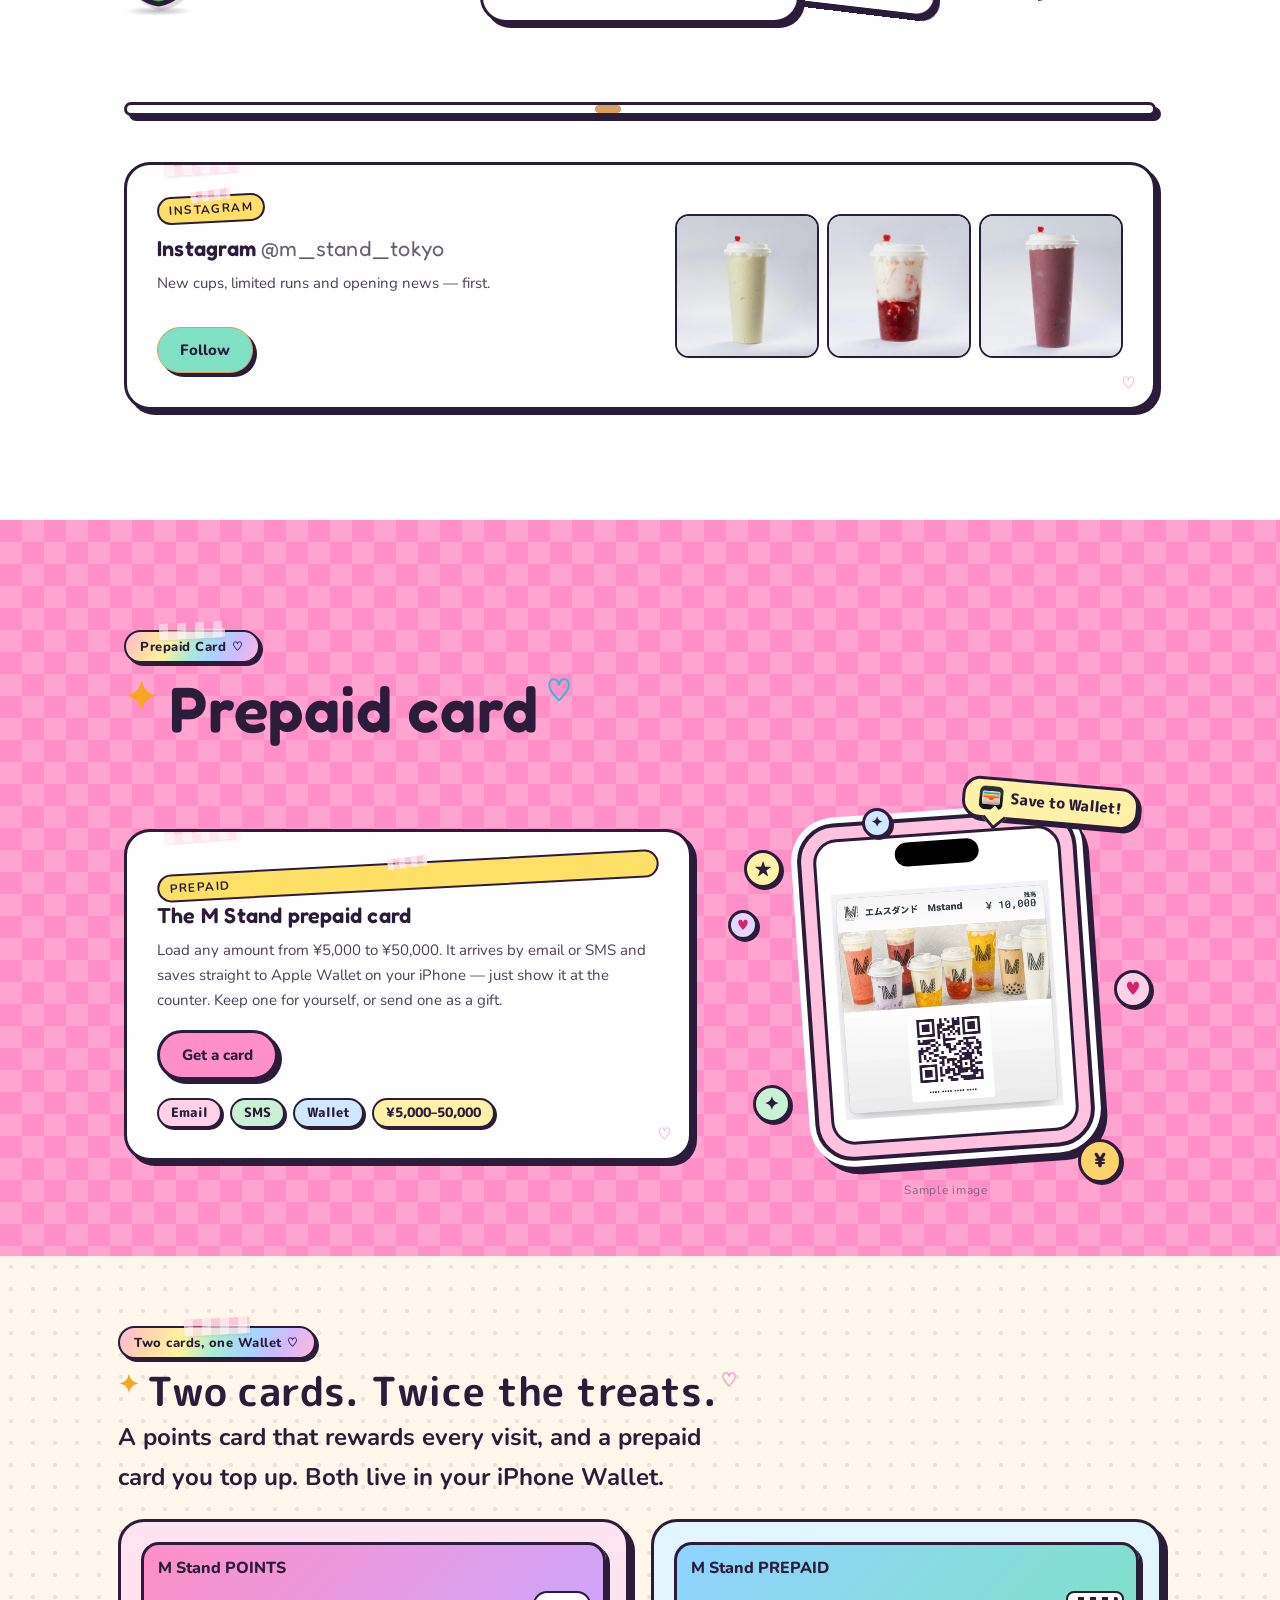
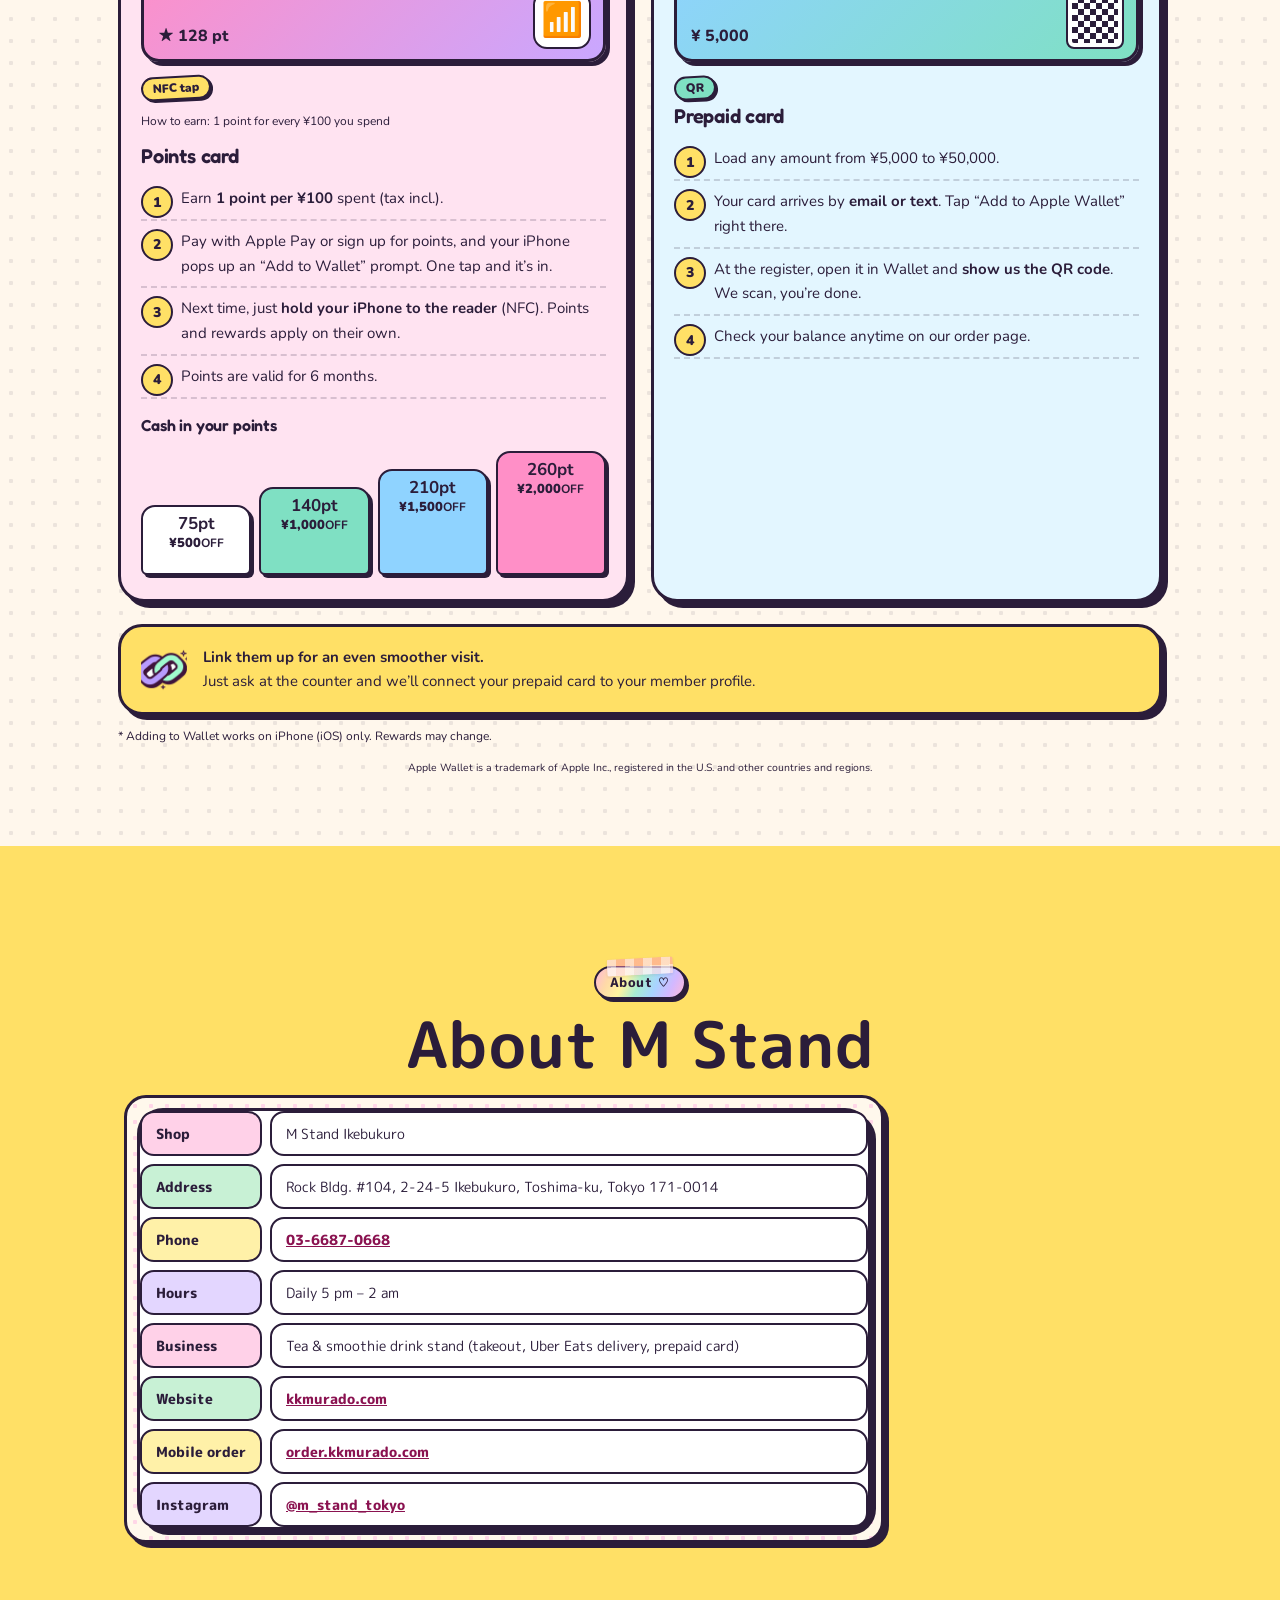
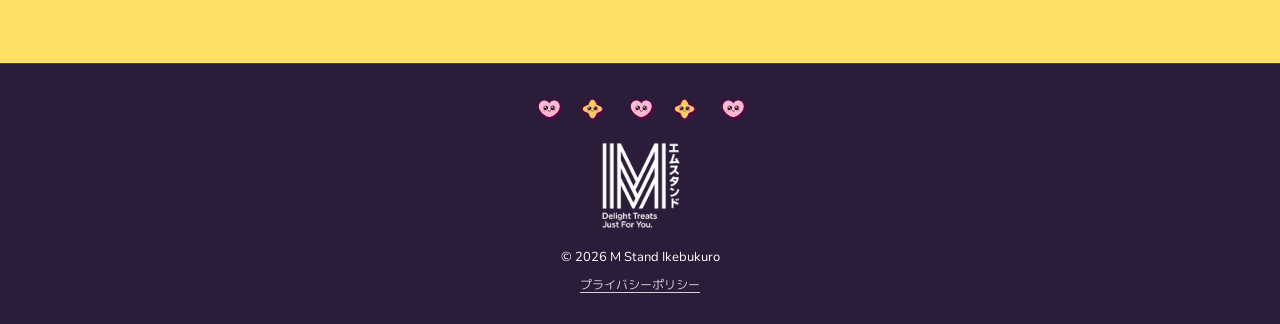
==== commit 3ea33718: "Footer: add privacy policy link (4-language label)" ====
--- a/index.html
+++ b/index.html
@@ -143,7 +143,7 @@
 <div class="wlink rv"><span class="ic"><img src="icons/link.png?v=20261108e" alt="" width="46" height="46" loading="lazy" decoding="async"></span><p data-i="w2k"></p></div><p class="wnote" data-i="w2n"></p><p class="awtm" data-i="awtm"></p></div></section>
 <section class="co" id="company"><div class="wrap"><div class="eyebrow rv">About</div><h2 data-i="coh" class="rv" style="margin-top:12px">M Standについて</h2>
  <div data-i="codl2" class="rv cbox"><dl class="cdl"><dt>店舗</dt><dd>M Stand エムスタンド池袋店</dd><dt>所在地</dt><dd>〒171-0014 東京都豊島区池袋2-24-5 ロックビル104号</dd><dt>電話</dt><dd><a href="tel:+81366870668">03-6687-0668</a></dd><dt>営業時間</dt><dd>毎日 17:00〜翌2:00</dd><dt>事業内容</dt><dd>ティー・スムージーのドリンクスタンド運営（テイクアウト／Uber Eatsでのお届け／プリペイドカード）</dd><dt>公式サイト</dt><dd><a href="https://kkmurado.com">kkmurado.com</a></dd><dt>スマホ注文</dt><dd><a href="https://order.kkmurado.com">order.kkmurado.com</a></dd><dt>Instagram</dt><dd><a href="https://instagram.com/m_stand_tokyo" rel="noopener">@m_stand_tokyo</a></dd></dl></div></div></section>
-</main><footer><div class="fdeco" aria-hidden="true"><img src="icons/heart.png?v=20261108e" alt="" width="30" height="30" loading="lazy" decoding="async"><img src="icons/sparkle.png?v=20261108e" alt="" width="30" height="30" loading="lazy" decoding="async"><img src="icons/heart.png?v=20261108e" alt="" width="30" height="30" loading="lazy" decoding="async"><img src="icons/sparkle.png?v=20261108e" alt="" width="30" height="30" loading="lazy" decoding="async"><img src="icons/heart.png?v=20261108e" alt="" width="30" height="30" loading="lazy" decoding="async"></div><img src="img/mlogo26_rev_120.png" srcset="img/mlogo26_rev_120.png 1x, img/mlogo26_rev_240.png 2x" alt="M Stand エムスタンド" width="96" height="96" style="height:96px;width:auto;margin:0 auto 14px"><span data-i="foot">© 2026 M Stand エムスタンド池袋店</span></footer>
+</main><footer><div class="fdeco" aria-hidden="true"><img src="icons/heart.png?v=20261108e" alt="" width="30" height="30" loading="lazy" decoding="async"><img src="icons/sparkle.png?v=20261108e" alt="" width="30" height="30" loading="lazy" decoding="async"><img src="icons/heart.png?v=20261108e" alt="" width="30" height="30" loading="lazy" decoding="async"><img src="icons/sparkle.png?v=20261108e" alt="" width="30" height="30" loading="lazy" decoding="async"><img src="icons/heart.png?v=20261108e" alt="" width="30" height="30" loading="lazy" decoding="async"></div><img src="img/mlogo26_rev_120.png" srcset="img/mlogo26_rev_120.png 1x, img/mlogo26_rev_240.png 2x" alt="M Stand エムスタンド" width="96" height="96" style="height:96px;width:auto;margin:0 auto 14px"><span data-i="foot">© 2026 M Stand エムスタンド池袋店</span><div style="margin-top:10px;font-size:12px;opacity:.8"><a href="privacy.html" data-i="priv" style="color:inherit;text-decoration:underline;text-underline-offset:3px">プライバシーポリシー</a></div></footer>
 <a data-i="mob" class="mob-cta" href="https://order.kkmurado.com">スマホで注文</a>
 
 <button id="chatFab" aria-label="ご相談"><span class="ic"><img class="cav" src="icons/chat.png?v=20261108e" alt="" width="26" height="26" decoding="async"></span><span class="lb" data-i="fab">ご相談はこちら</span><span class="bdg" id="chatBdg" hidden>0</span></button><div id="greet" hidden><button class="gx" id="greetX" aria-label="close">✕</button><div data-i="greet">こんばんは。営業時間やアクセス、ご注文のことなど、どうぞお気軽にお尋ねください。</div></div><div id="chatToast" hidden><span class="tt" id="chatToastT">新着メッセージ</span><span id="chatToastB"></span></div>
@@ -154,7 +154,7 @@
 
 
 
-<script src="site.js?v=20261112b"></script>
+<script src="site.js?v=20261112c"></script>
 
 <style id="mscStyle">
 #mscPet{position:fixed;left:14px;bottom:14px;z-index:9996;width:84px;height:84px;-webkit-tap-highlight-color:transparent}
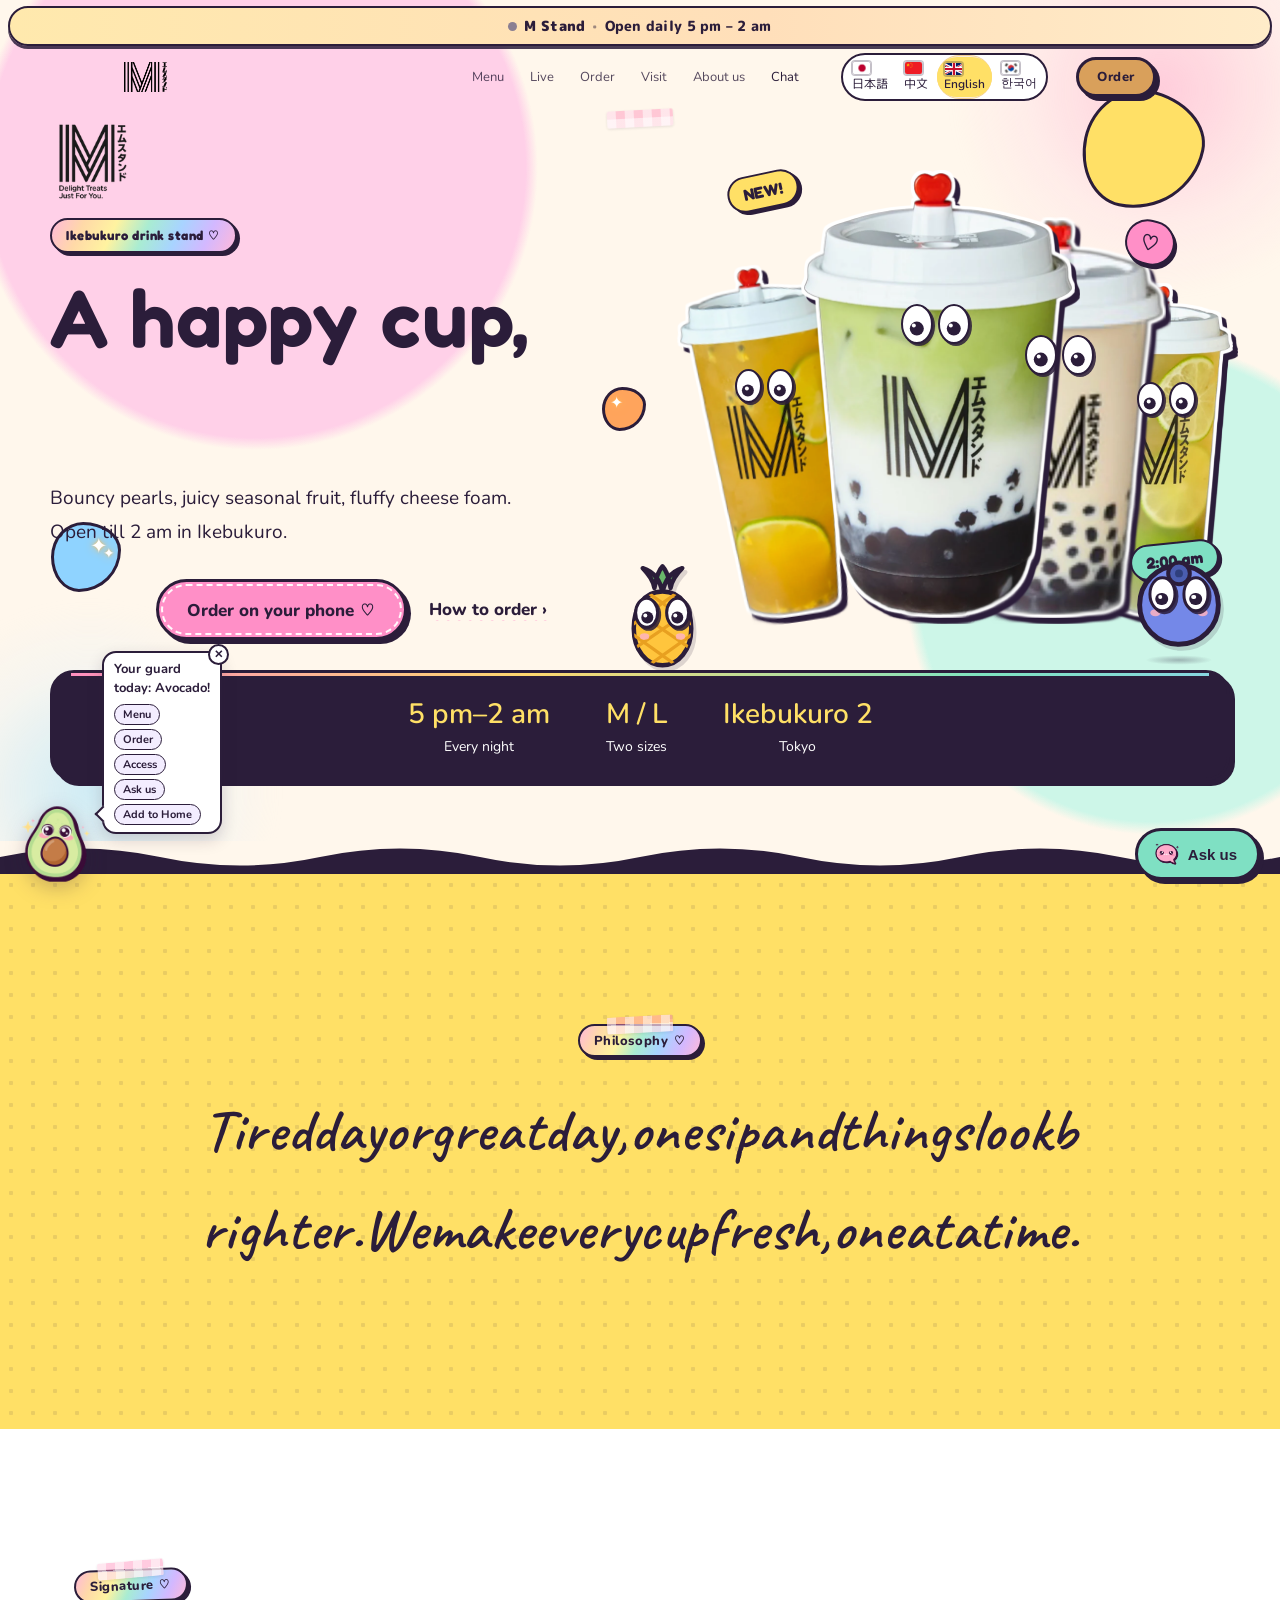
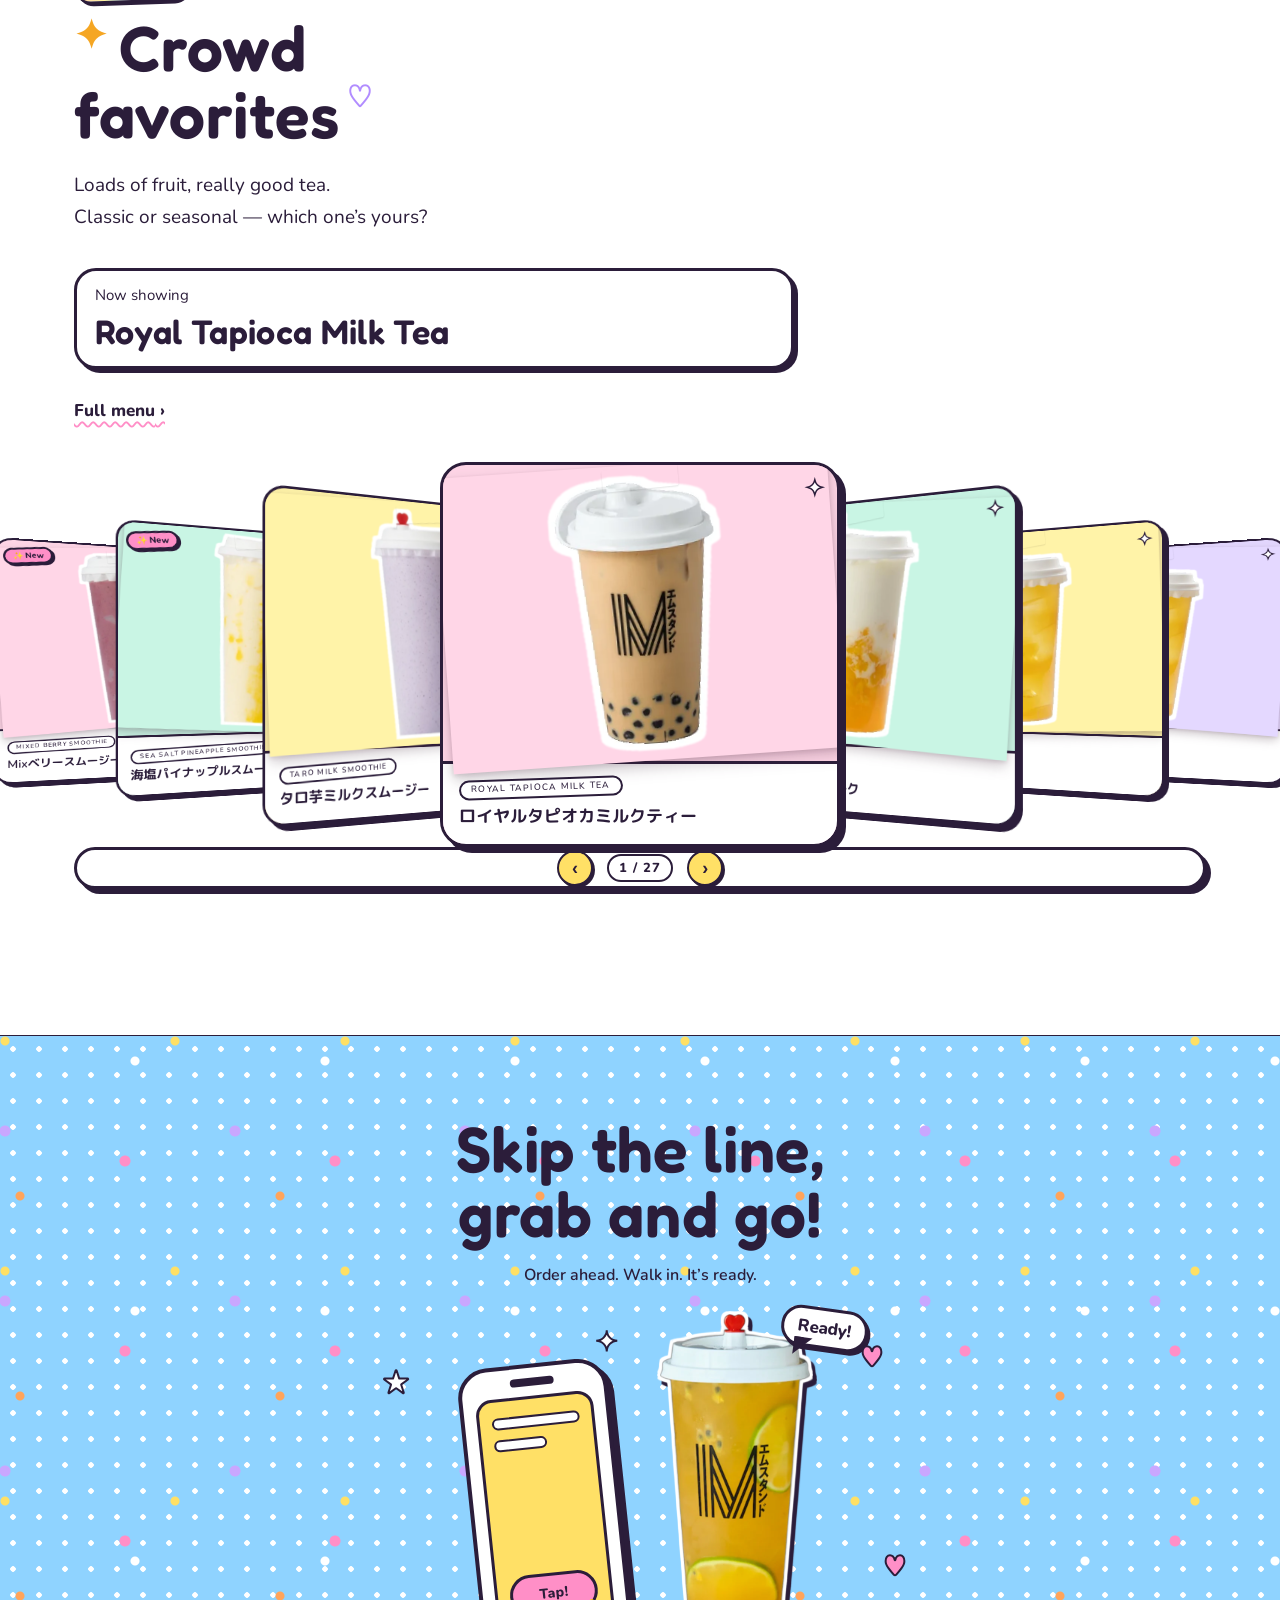
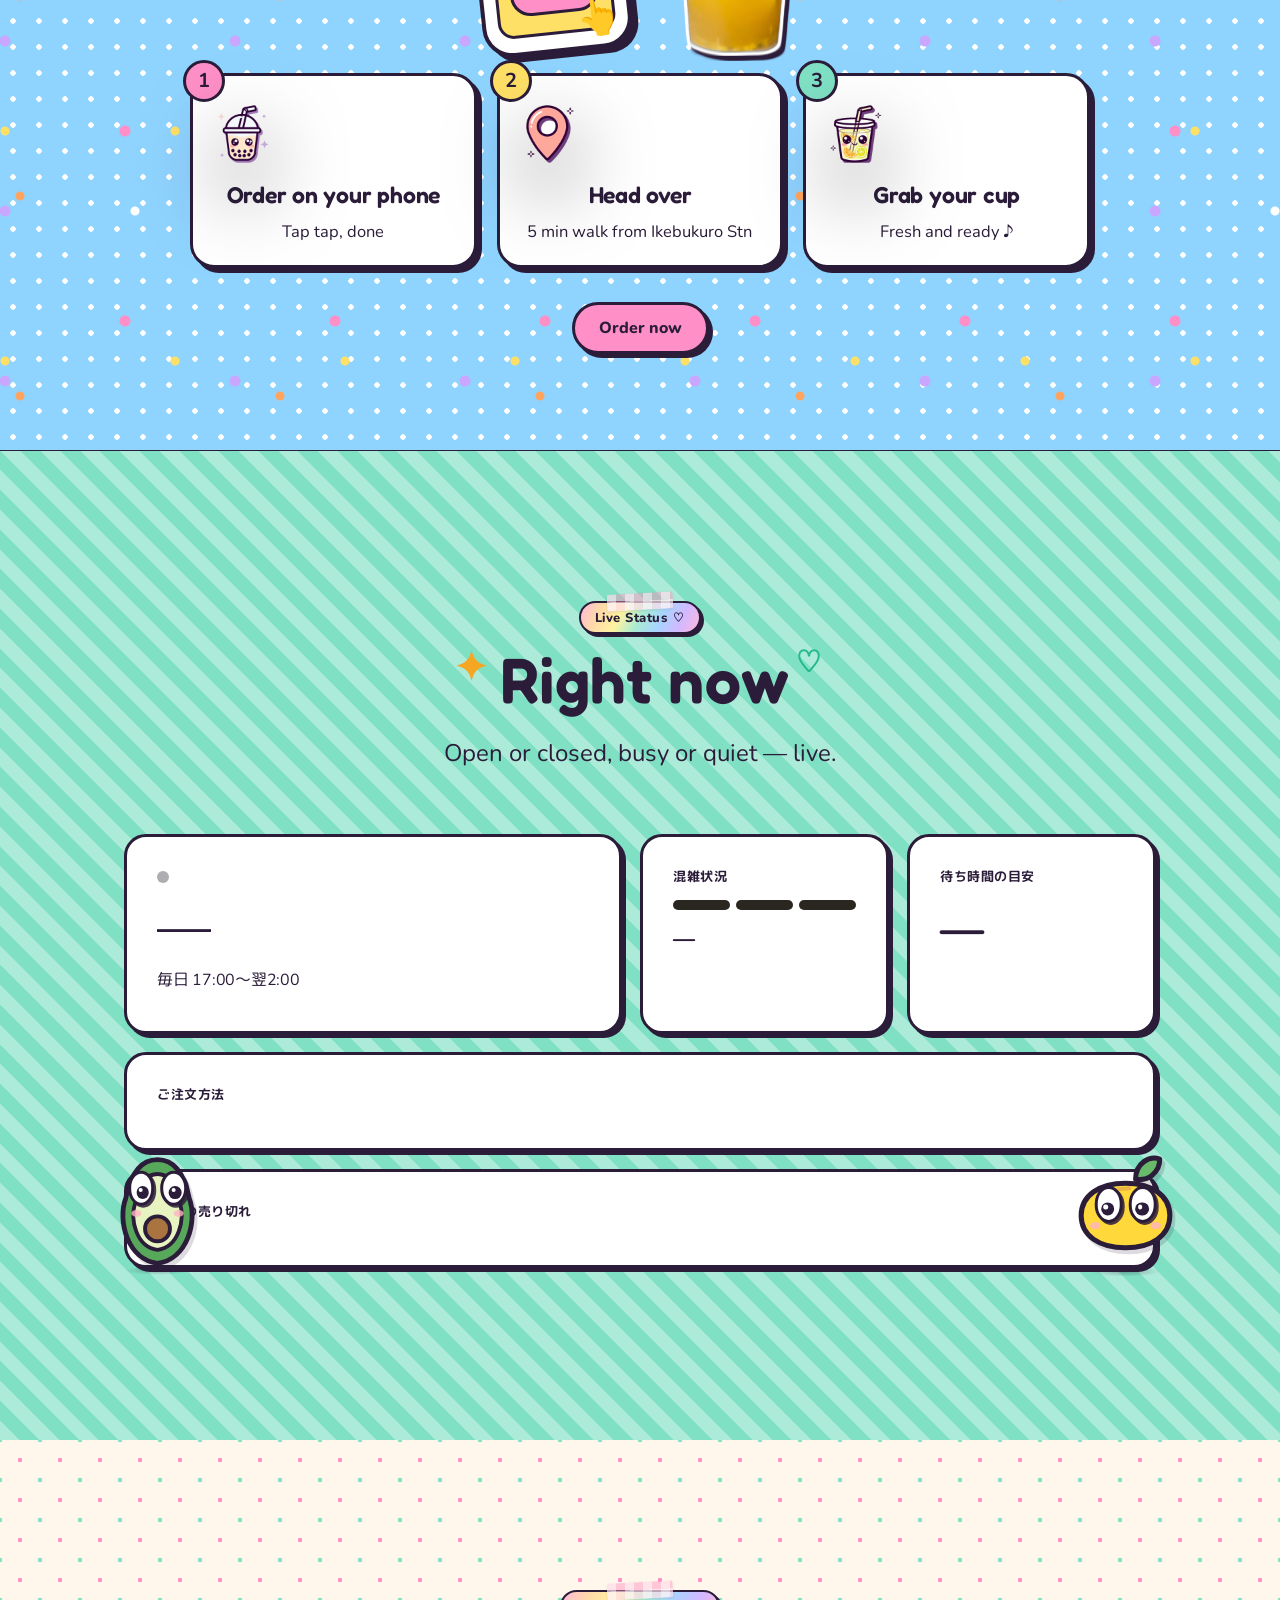
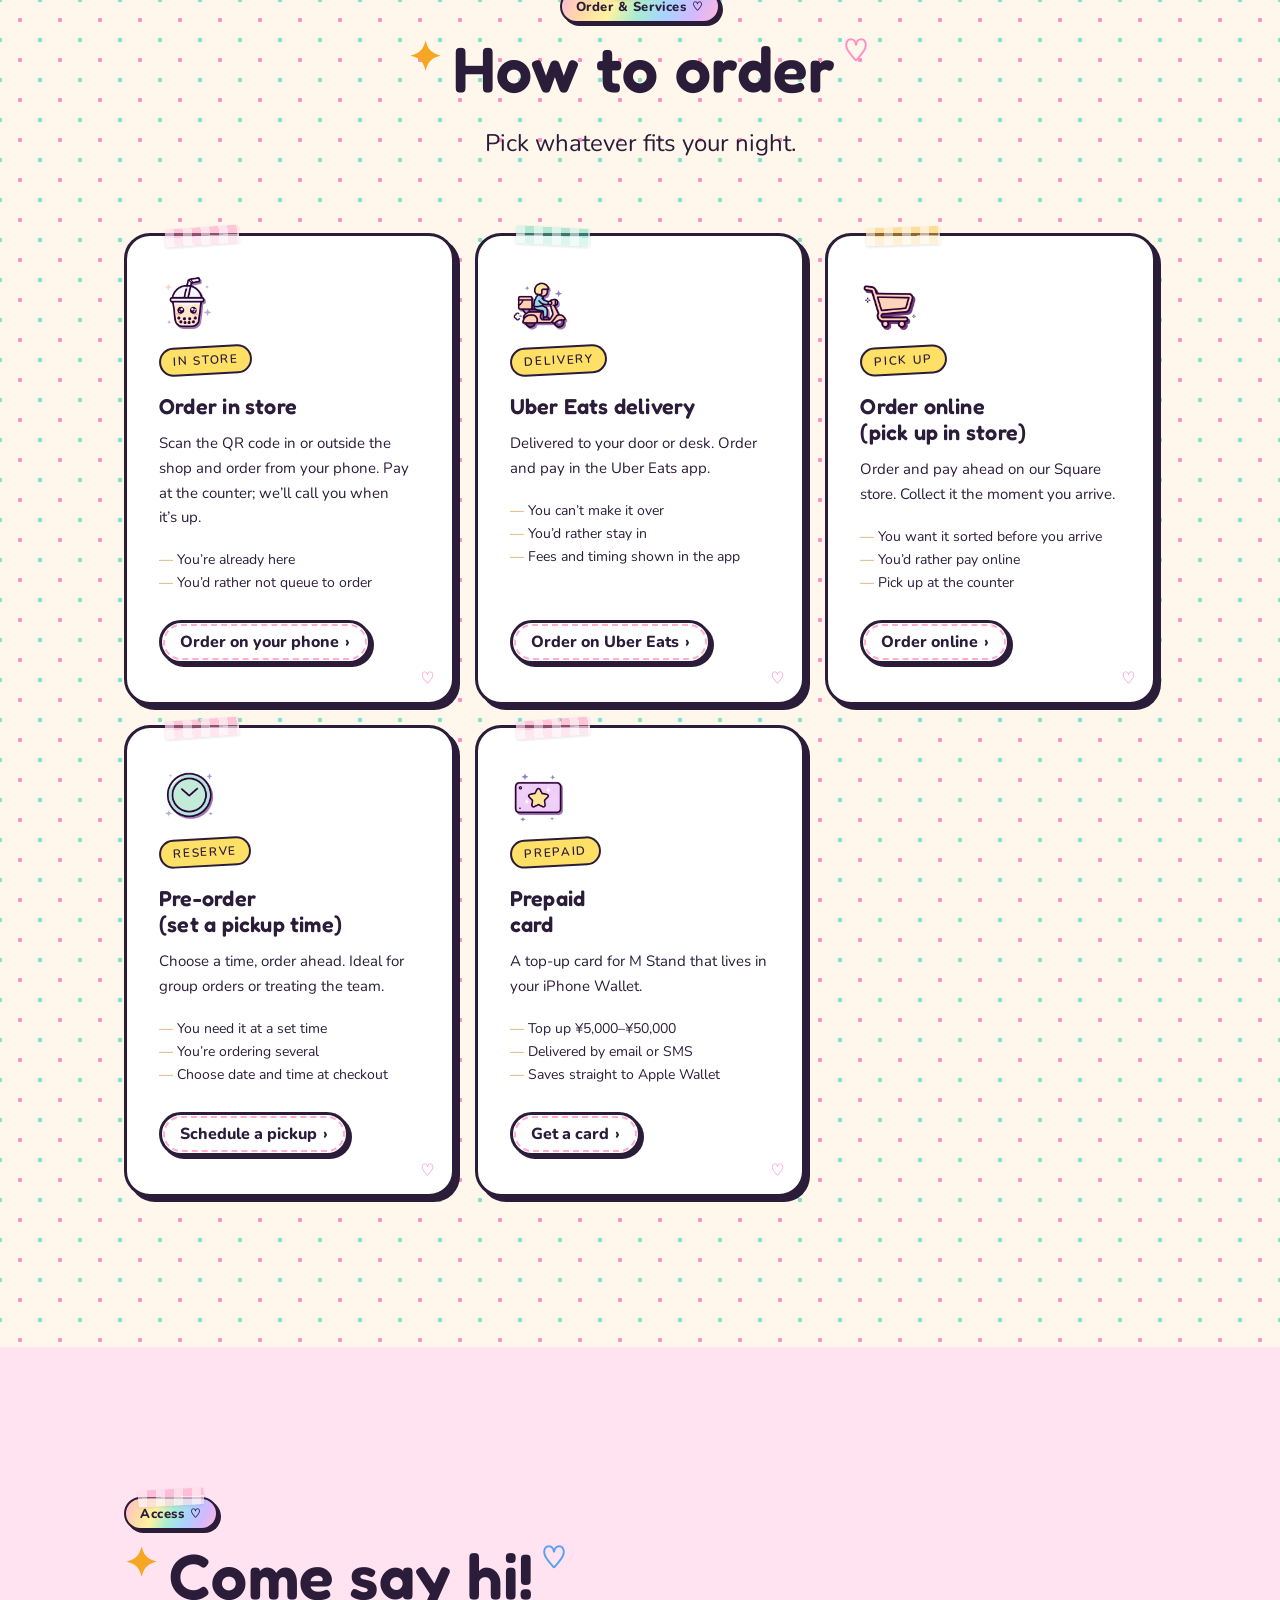
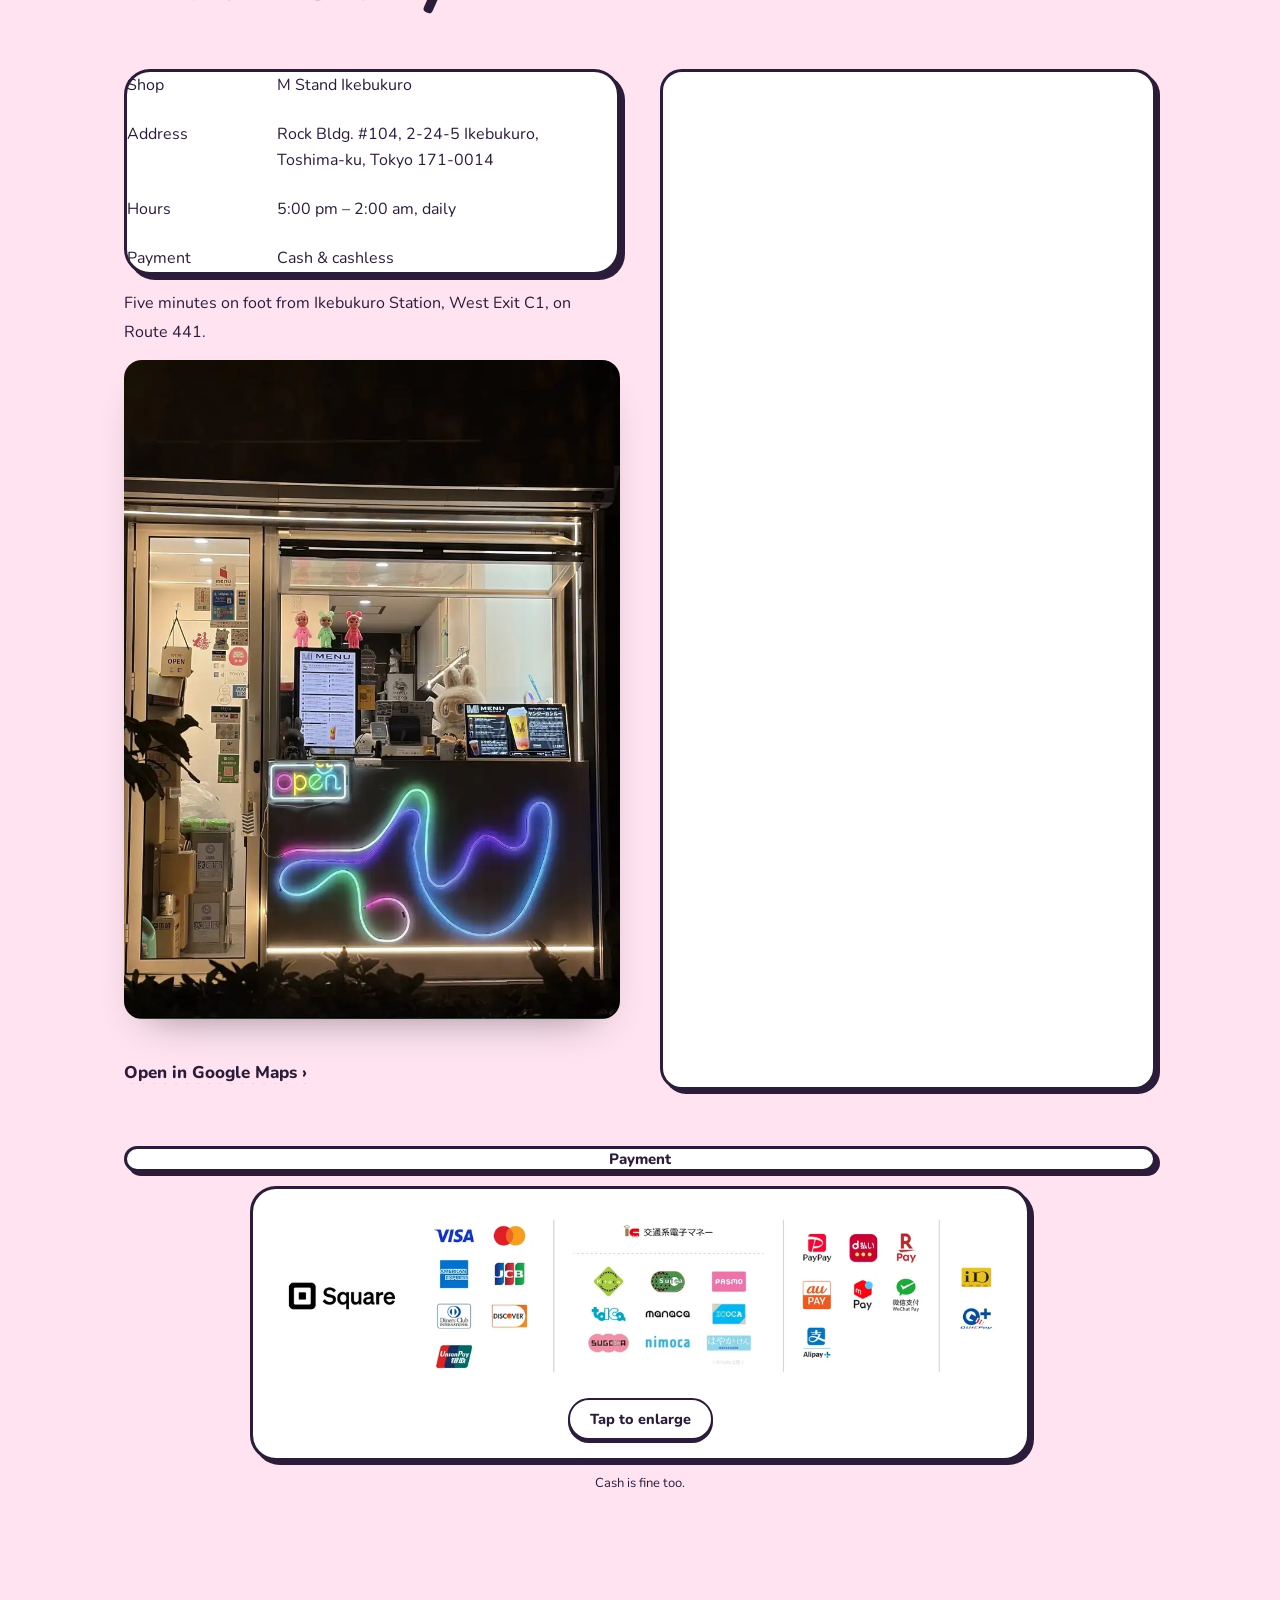
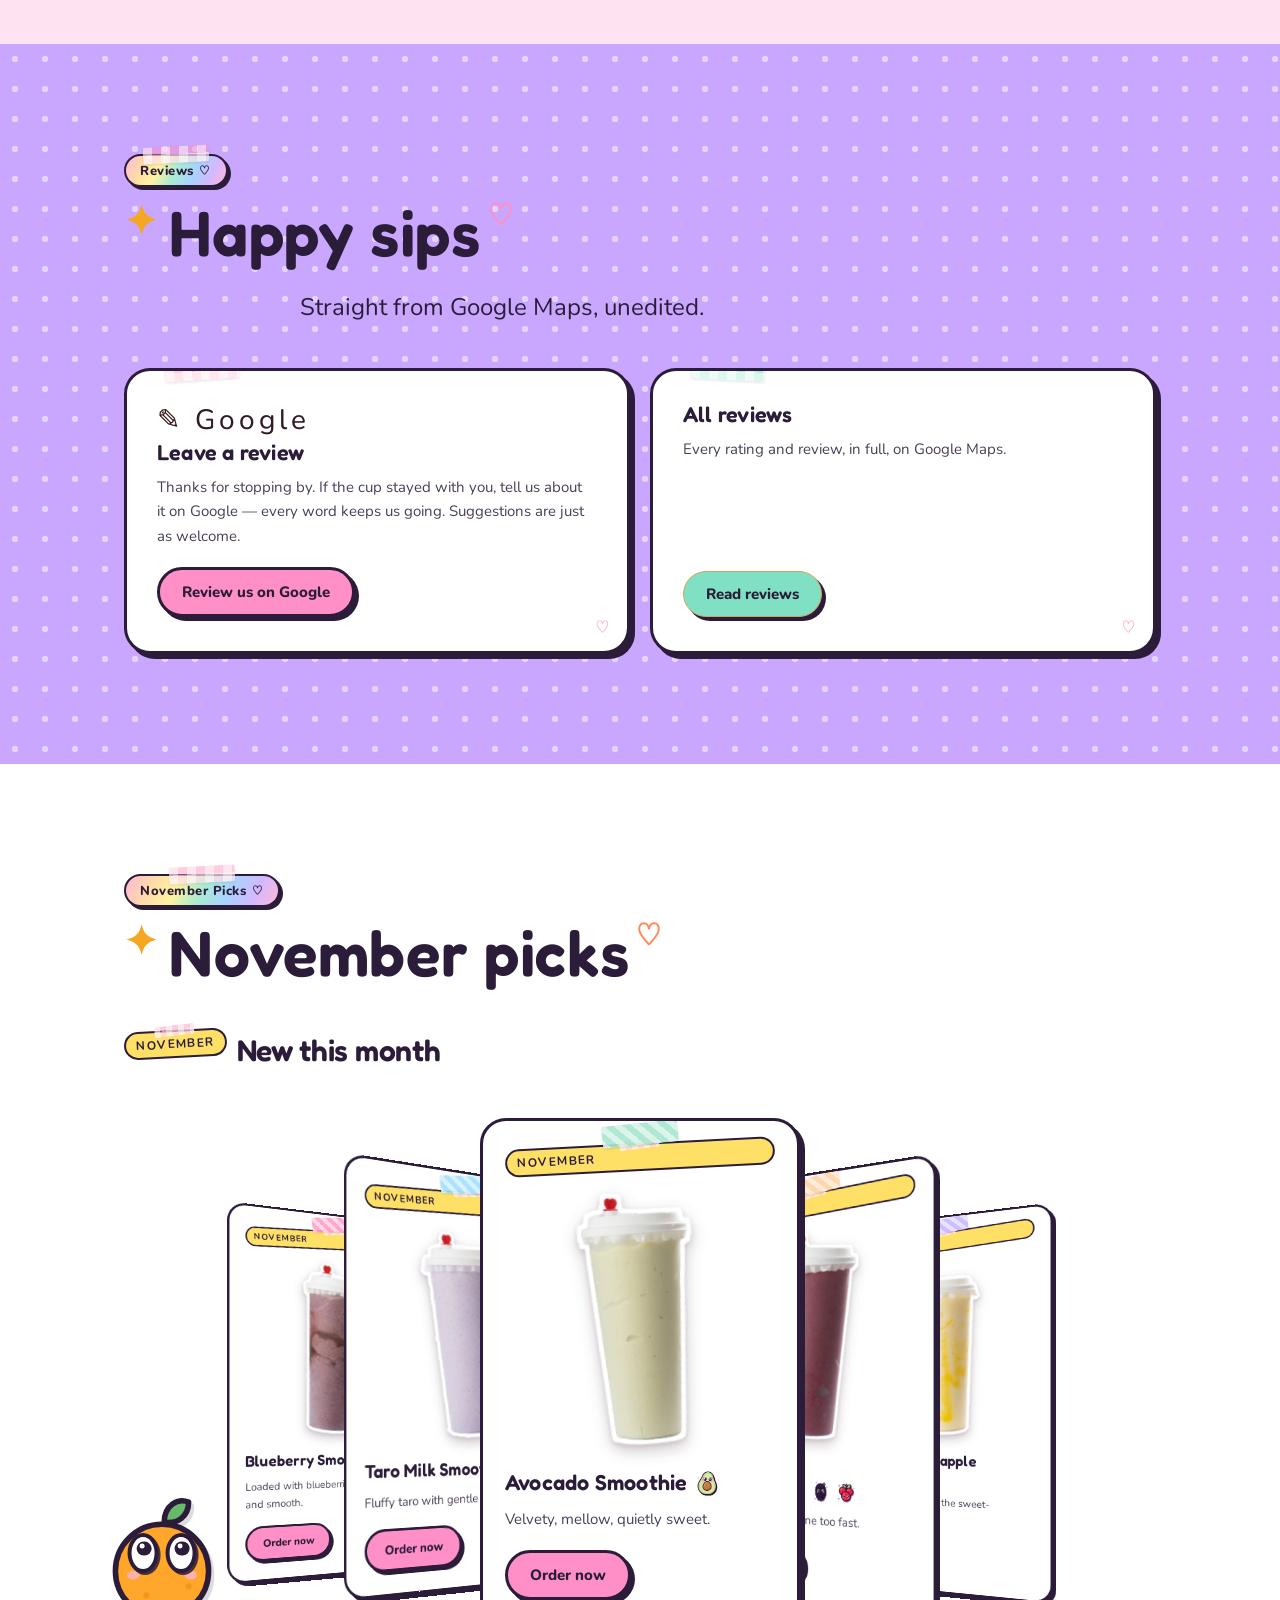
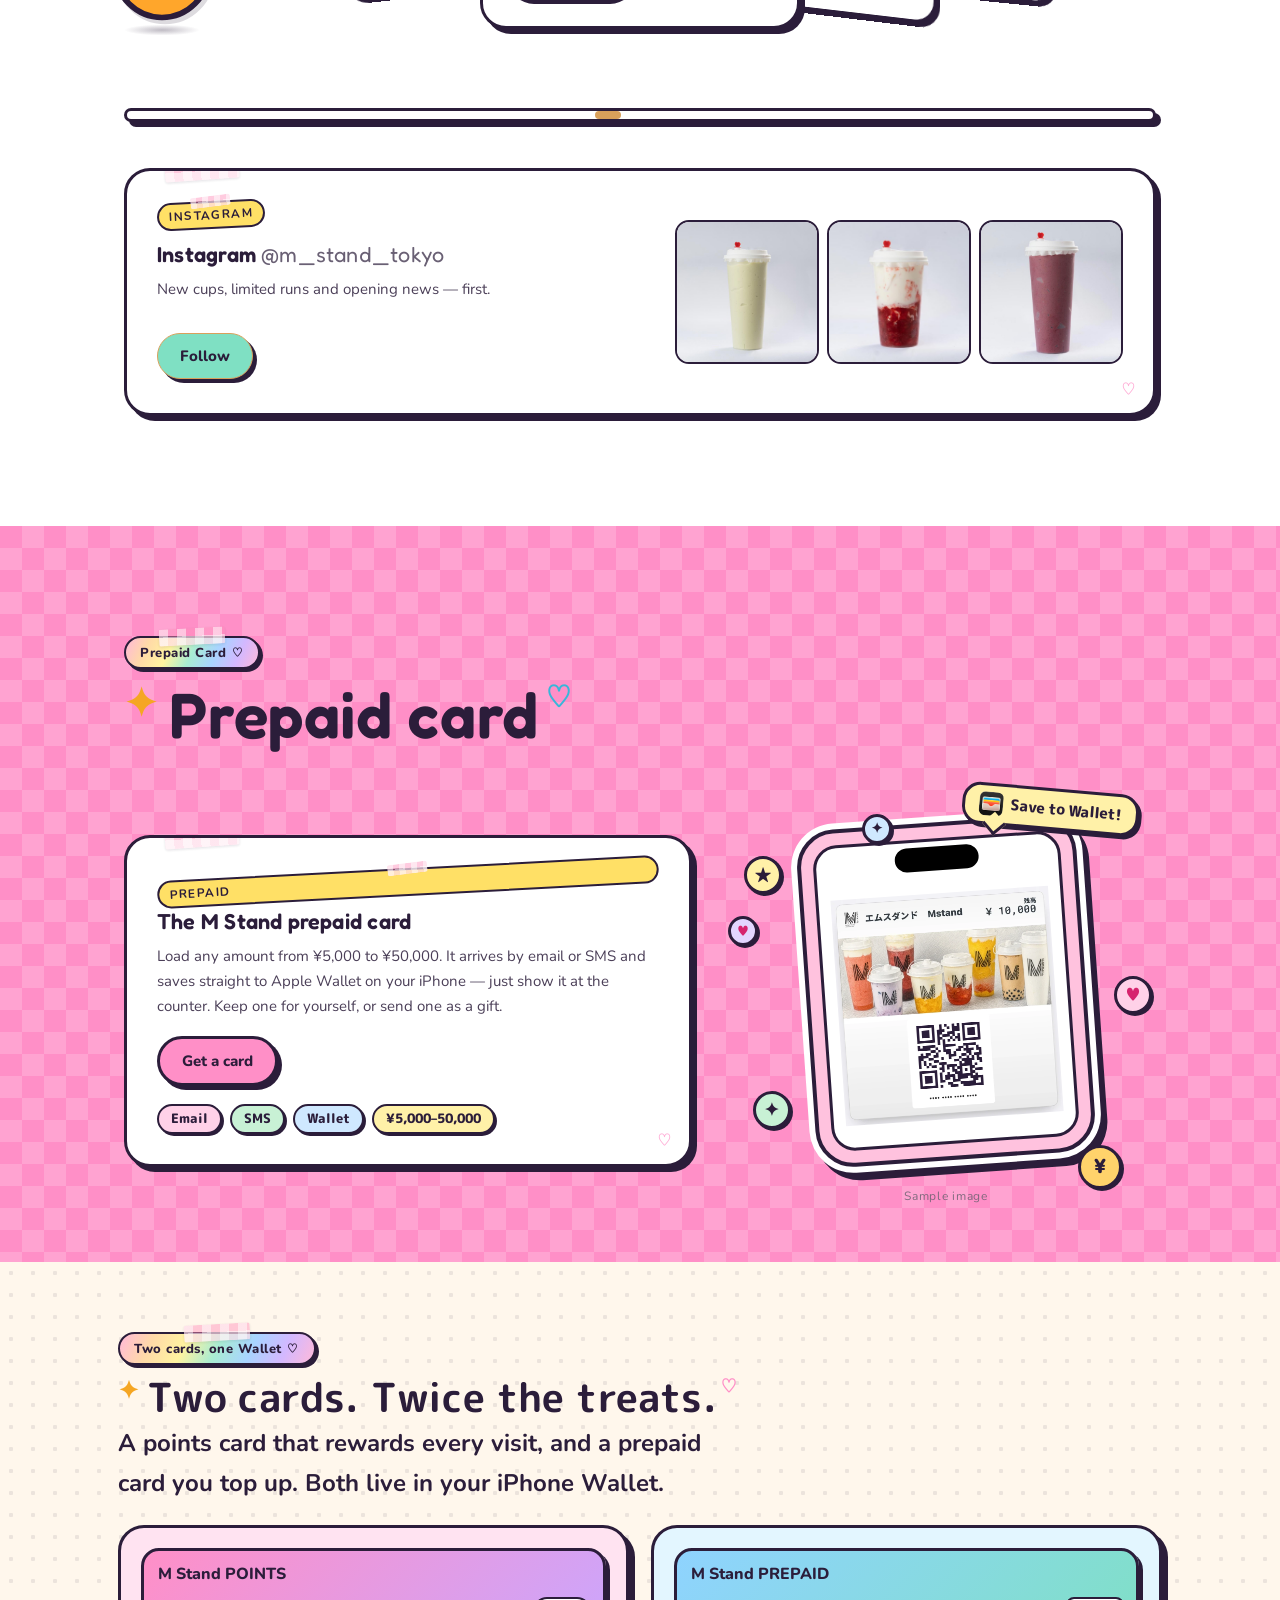
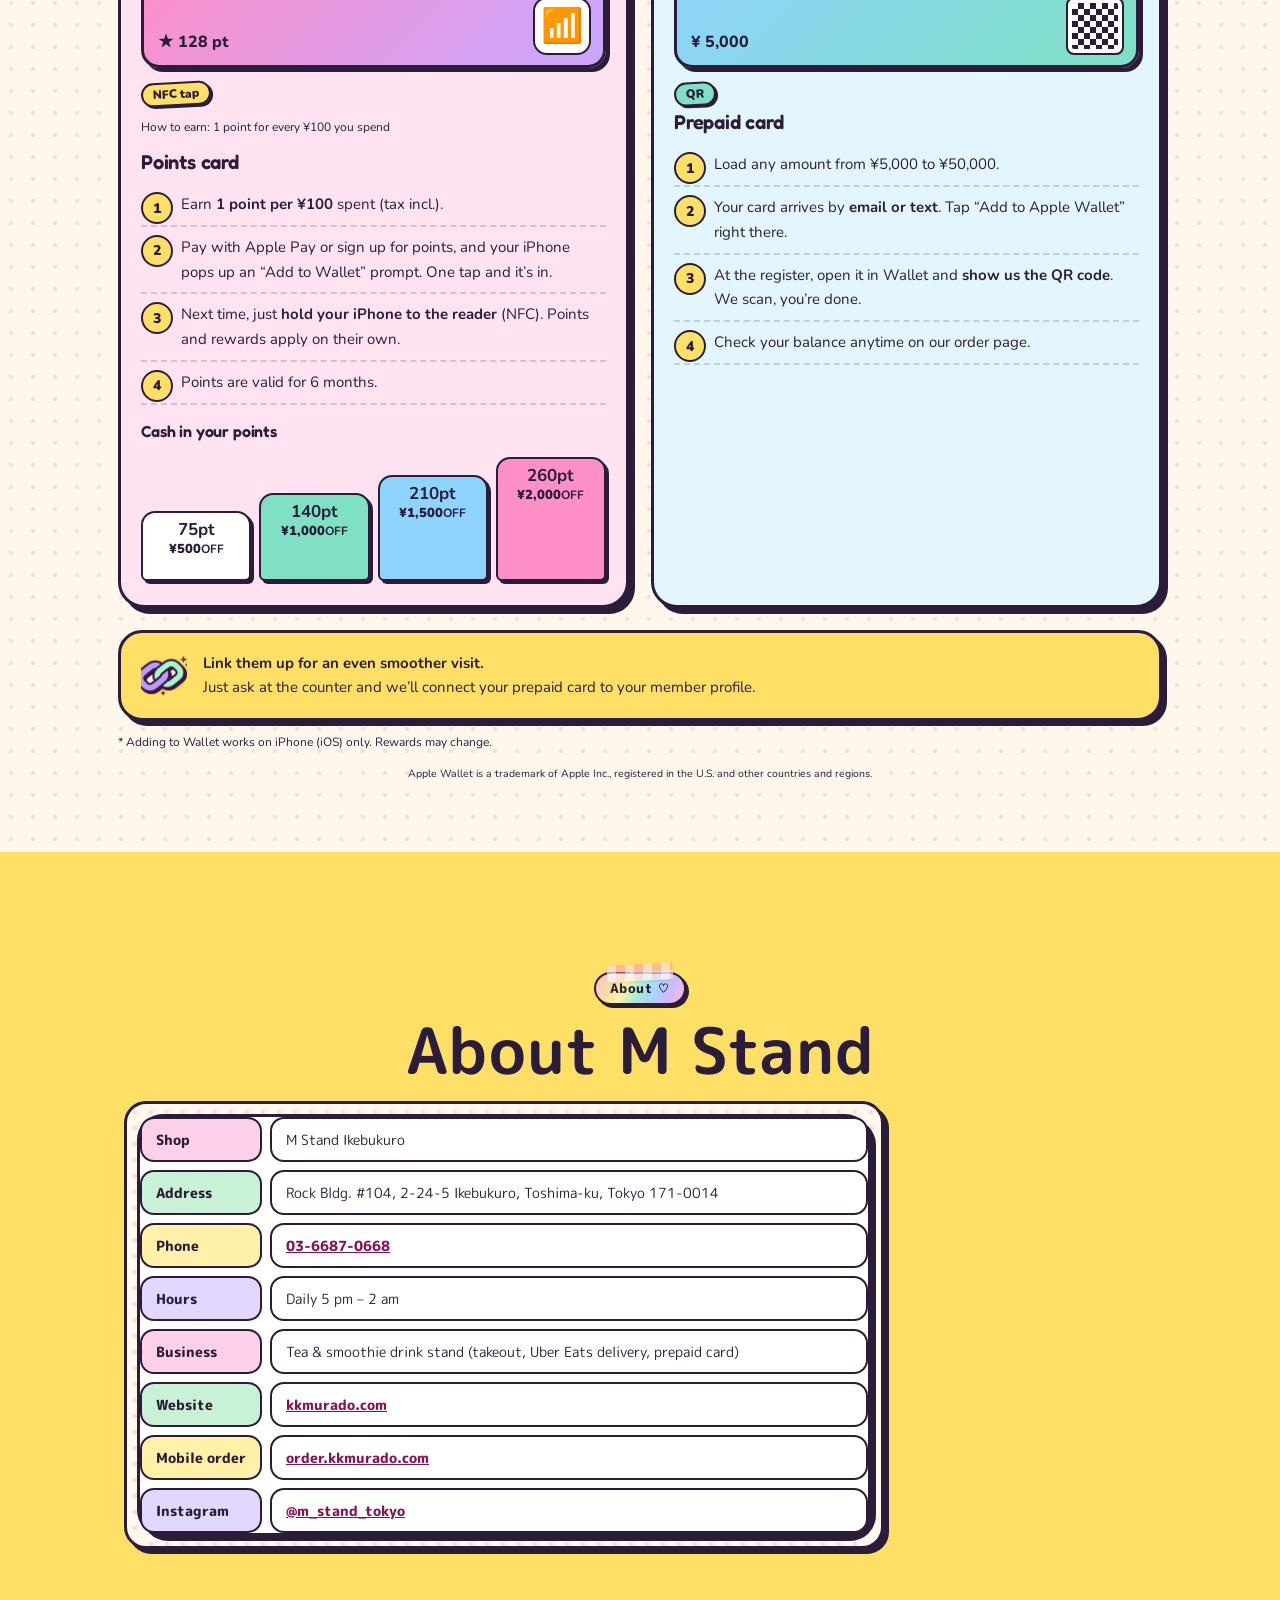
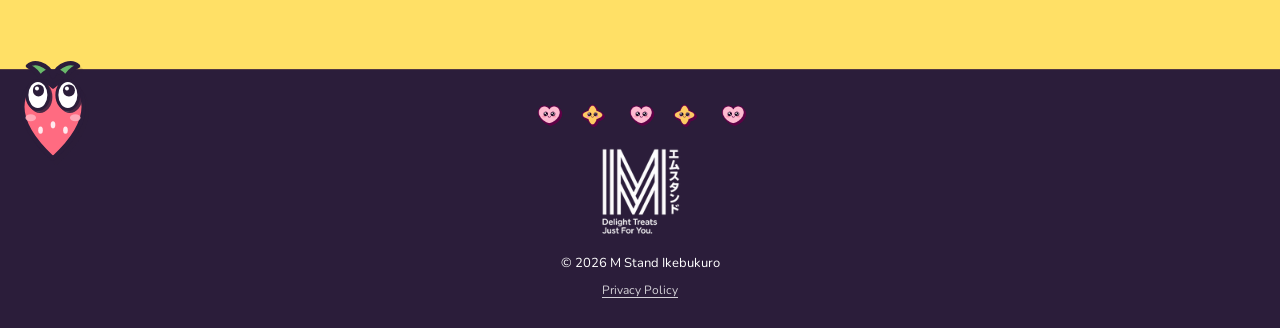
==== commit d6c4c267: "feat(site): button motion pack - press spring, ripple, magnetic hero CTA, pet like-burst" ====
--- a/index.html
+++ b/index.html
@@ -290,4 +290,91 @@
 </script>
 <!-- mscEnd -->
 
+<style id="btnFxStyle">
+/* btnFx 2026-11-15 — button motion params (owner's note): press-spring k260/c12, ripple 450ms/2.4x/0.28, magnetic k150/c15, like-burst k300/c10 */
+@media (prefers-reduced-motion: no-preference){
+.fxp{transition:transform .55s cubic-bezier(.34,2.1,.64,1),box-shadow .55s cubic-bezier(.34,2.1,.64,1),background-color .3s ease}
+.fxp.fxd{transform:scale(.94);box-shadow:0 1px 5px rgba(43,29,58,.28);transition:transform .07s ease-out,box-shadow .07s ease-out}
+.fxr{overflow:hidden}
+.fx-rip{position:absolute;border-radius:50%;background:#fff;opacity:.28;pointer-events:none;transform:scale(0);animation:fxRip .45s ease-out forwards;z-index:1}
+@keyframes fxRip{to{transform:scale(1);opacity:0}}
+.fx-burst{position:fixed;pointer-events:none;z-index:9997}
+.fx-burst .fx-heart{position:absolute;left:-14px;top:-14px;width:28px;height:28px;animation:fxHeart .55s cubic-bezier(.34,2.2,.64,1) forwards}
+@keyframes fxHeart{0%{transform:scale(0)}45%{transform:scale(1.3)}100%{transform:scale(1);opacity:0}}
+.fx-burst .fx-dot{position:absolute;width:8px;height:8px;border-radius:50%;left:-4px;top:-4px}
+}
+</style>
+<script id="btnFxScript">
+(function(){
+if(window.matchMedia&&matchMedia('(prefers-reduced-motion: reduce)').matches)return;
+function springStep(o,dt){var a=-o.k*(o.x-o.t)-o.c*o.v;o.v+=a*dt;o.x+=o.v*dt;}
+/* ---- 1. Press & Spring Back (scale .94, k260 c12 feel via overshoot bezier) + 3. Touch Ripple (450ms, 2.4x, .28) ---- */
+var pressSel='.pill, .cta, #chatFab, #mscNav button';
+document.querySelectorAll('.pill, .cta, #chatFab').forEach(function(el){
+  if(el.closest&&el.closest('.hero'))return;
+  el.classList.add('fxp');
+});
+document.querySelectorAll('.pill, .cta').forEach(function(el){el.classList.add('fxr');});
+function pressEl(e){var t=e.target.closest&&e.target.closest(pressSel);return t||null;}
+document.addEventListener('pointerdown',function(e){
+  var t=pressEl(e);
+  if(t&&!(t.closest&&t.closest('.hero'))){t.classList.add('fxp');t.classList.add('fxd');}
+  var r=e.target.closest&&e.target.closest('.pill, .cta');
+  if(r){
+    var rect=r.getBoundingClientRect(),d=rect.width*2.4,s=document.createElement('span');
+    s.className='fx-rip';s.style.width=s.style.height=d+'px';
+    s.style.left=(e.clientX-rect.left-d/2)+'px';s.style.top=(e.clientY-rect.top-d/2)+'px';
+    s.addEventListener('animationend',function(){s.remove();});
+    r.appendChild(s);
+  }
+},true);
+function release(e){document.querySelectorAll('.fxd').forEach(function(el){el.classList.remove('fxd');});}
+document.addEventListener('pointerup',release,true);
+document.addEventListener('pointercancel',release,true);
+/* ---- 6. Magnetic Button (radius 120px, strength .35, spring k150 c15) on hero CTA; its press uses k260 c12 spring ---- */
+var mag=document.querySelector('.hero a.pill');
+if(mag&&window.matchMedia&&matchMedia('(pointer:fine)').matches){
+  var P={x:0,v:0,t:0,k:150,c:15},Q={x:0,v:0,t:0,k:150,c:15},S={x:1,v:0,t:1,k:260,c:12};
+  var running=false,last=0,near=false,pressed=false;
+  function kick(){if(!running){running=true;last=performance.now();requestAnimationFrame(loop);}}
+  function loop(now){
+    var dt=Math.min(.033,(now-last)/1000||0.016);last=now;
+    springStep(P,dt);springStep(Q,dt);springStep(S,dt);
+    mag.style.transform='translate('+P.x.toFixed(1)+'px,'+Q.x.toFixed(1)+'px) scale('+S.x.toFixed(3)+')';
+    var settled=Math.abs(P.x-P.t)<.15&&Math.abs(P.v)<4&&Math.abs(Q.x-Q.t)<.15&&Math.abs(Q.v)<4&&Math.abs(S.x-S.t)<.004&&Math.abs(S.v)<.05;
+    if(settled&&!near&&!pressed){mag.style.transform='';running=false;return;}
+    requestAnimationFrame(loop);
+  }
+  document.addEventListener('pointermove',function(e){
+    var r=mag.getBoundingClientRect(),cx=r.left+r.width/2,cy=r.top+r.height/2;
+    var dx=e.clientX-cx,dy=e.clientY-cy,dist=Math.hypot(dx,dy),reach=120+Math.max(r.width,r.height)/2;
+    if(dist<reach){near=true;var mx=dx*.35,my=dy*.35,m=Math.hypot(mx,my);if(m>30){mx*=30/m;my*=30/m;}P.t=mx;Q.t=my;}
+    else{near=false;P.t=0;Q.t=0;}
+    kick();
+  },{passive:true});
+  mag.addEventListener('pointerdown',function(){pressed=true;S.t=.94;kick();});
+  document.addEventListener('pointerup',function(){pressed=false;S.t=1;kick();},true);
+  document.addEventListener('pointercancel',function(){pressed=false;S.t=1;kick();},true);
+}
+/* ---- 4. Like Burst (heart 1.3 spring-back + 8 dots) on mascot tap ---- */
+var petBtn=document.getElementById('mscBtn'),pet=document.getElementById('mscPet');
+if(petBtn&&pet){
+  var COLORS=['#ff5b9e','#ffd166','#7bdcc3','#ff8fc7'];
+  petBtn.addEventListener('click',function(){
+    var r=pet.getBoundingClientRect(),cx=r.left+r.width/2,cy=r.top+r.height/2;
+    var box=document.createElement('div');box.className='fx-burst';box.style.left=cx+'px';box.style.top=cy+'px';
+    box.innerHTML='<svg class="fx-heart" viewBox="0 0 32 29" aria-hidden="true"><path d="M16 29C8 22 0 16.6 0 9.3 0 4.2 3.9.5 8.6.5c3 0 5.9 1.7 7.4 4.3C17.5 2.2 20.4.5 23.4.5 28.1.5 32 4.2 32 9.3c0 7.3-8 12.7-16 19.7z" fill="#ff5b9e"/></svg>';
+    for(var i=0;i<8;i++){
+      var dot=document.createElement('span');dot.className='fx-dot';dot.style.background=COLORS[i%4];
+      box.appendChild(dot);
+      var ang=(Math.PI*2/8)*i+0.4,len=36+(i%3)*9;
+      dot.animate([{transform:'translate(0,0)',opacity:1},{transform:'translate('+(Math.cos(ang)*len).toFixed(1)+'px,'+(Math.sin(ang)*len).toFixed(1)+'px)',opacity:0}],{duration:560,easing:'cubic-bezier(.17,.67,.35,1)'});
+    }
+    document.body.appendChild(box);
+    setTimeout(function(){box.remove();},650);
+  });
+}
+})();
+</script>
+
 </body></html>
